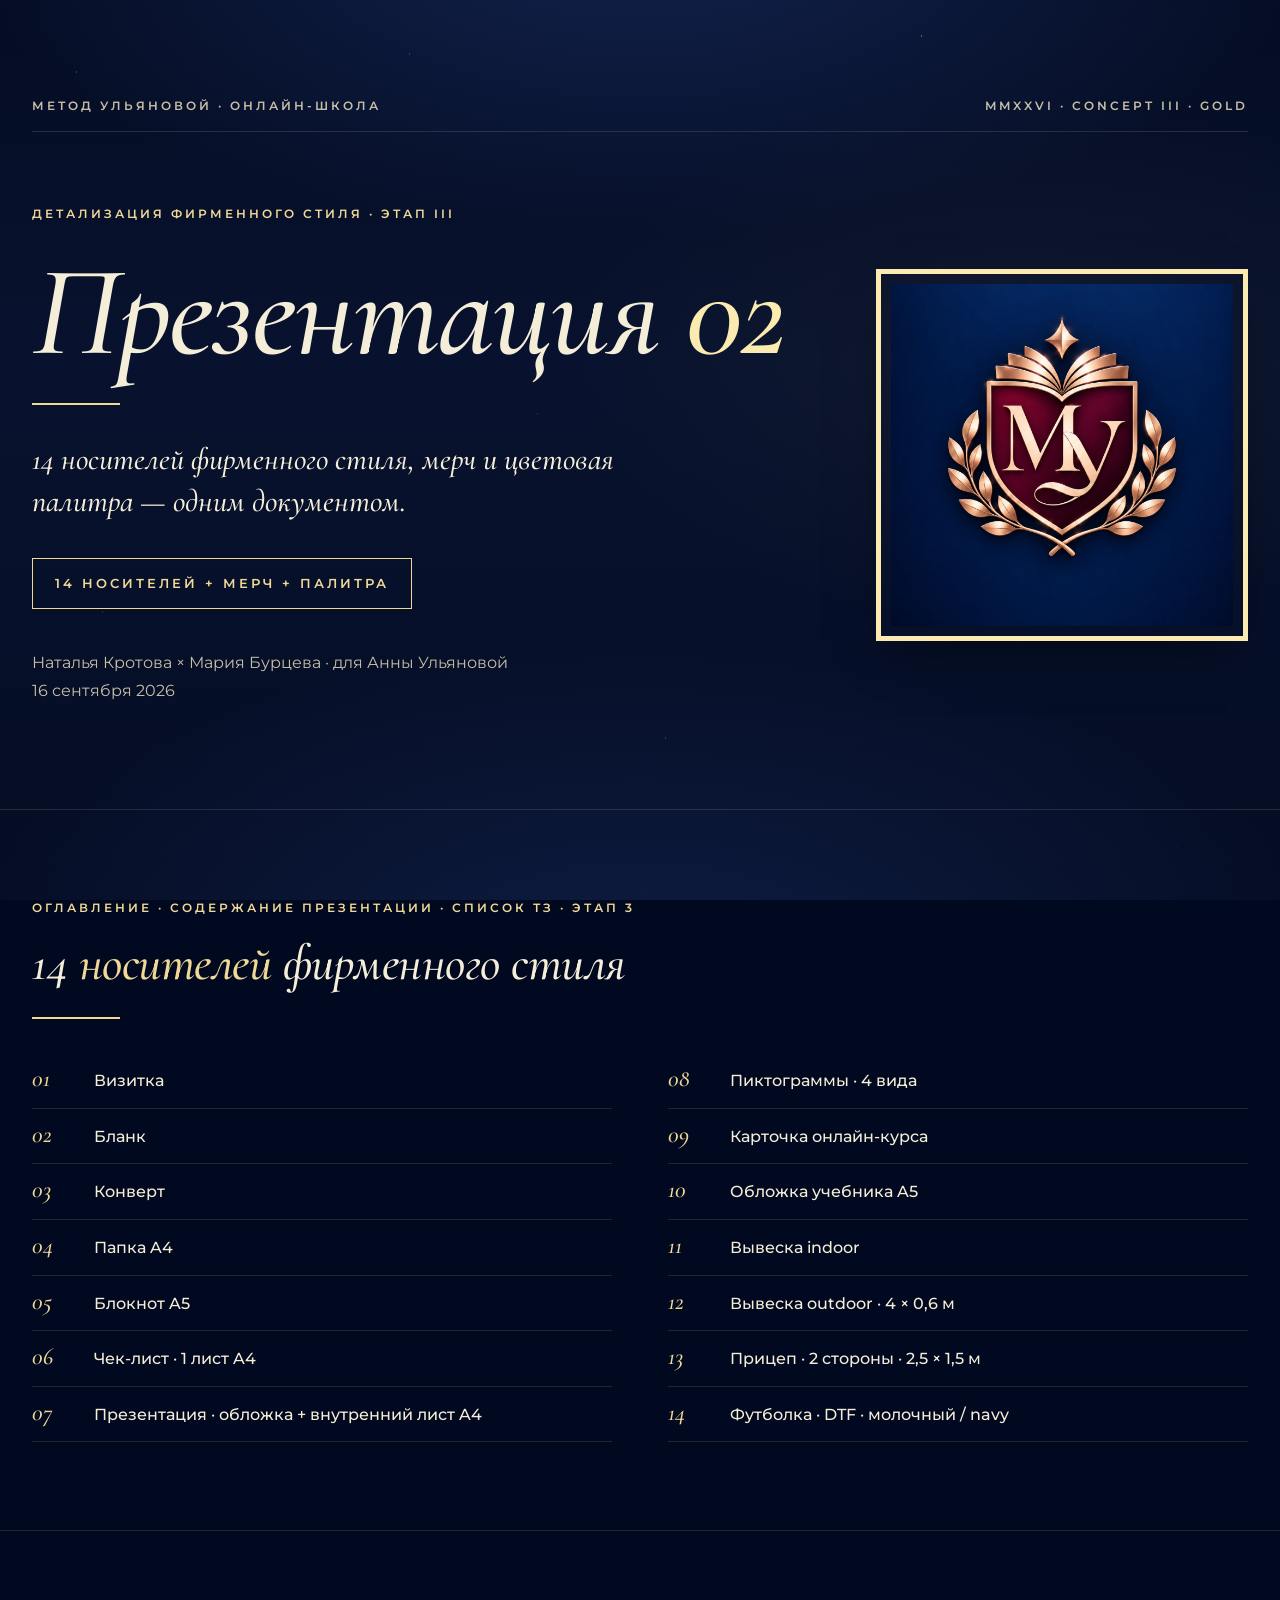
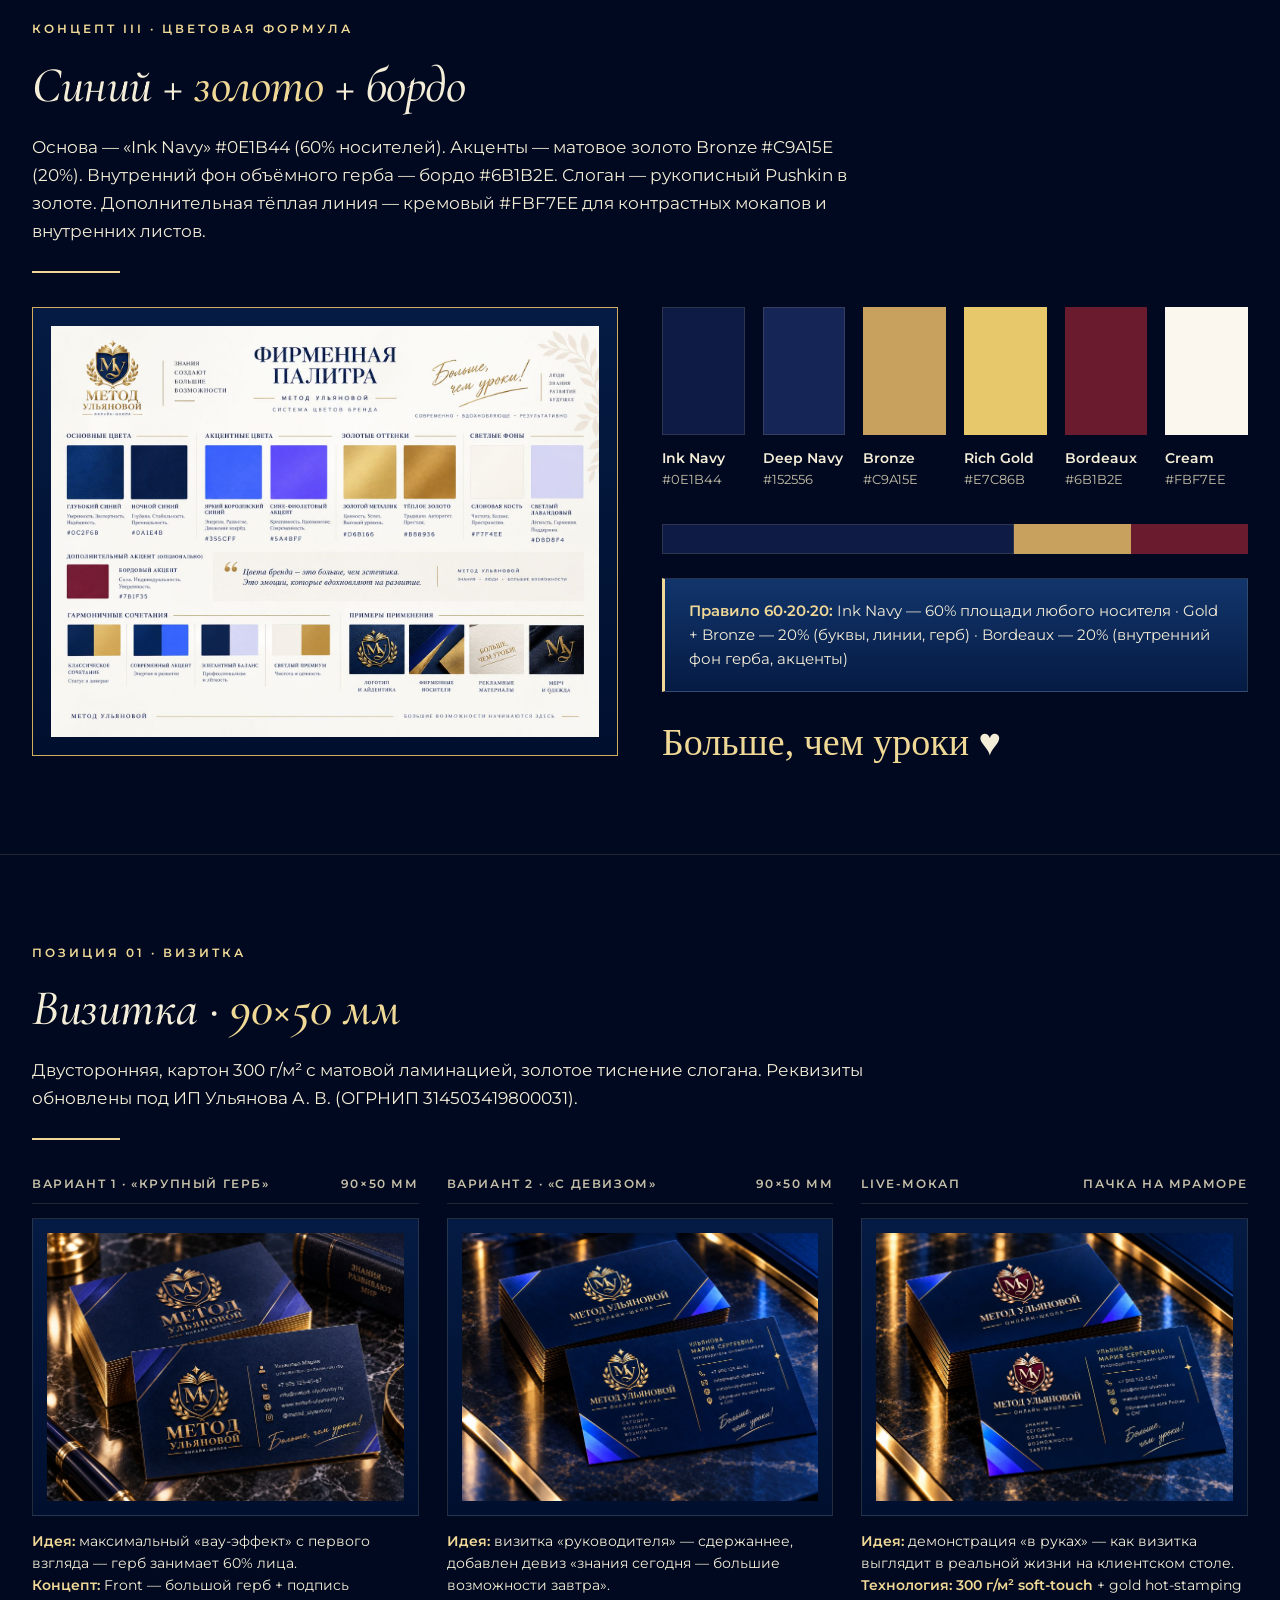
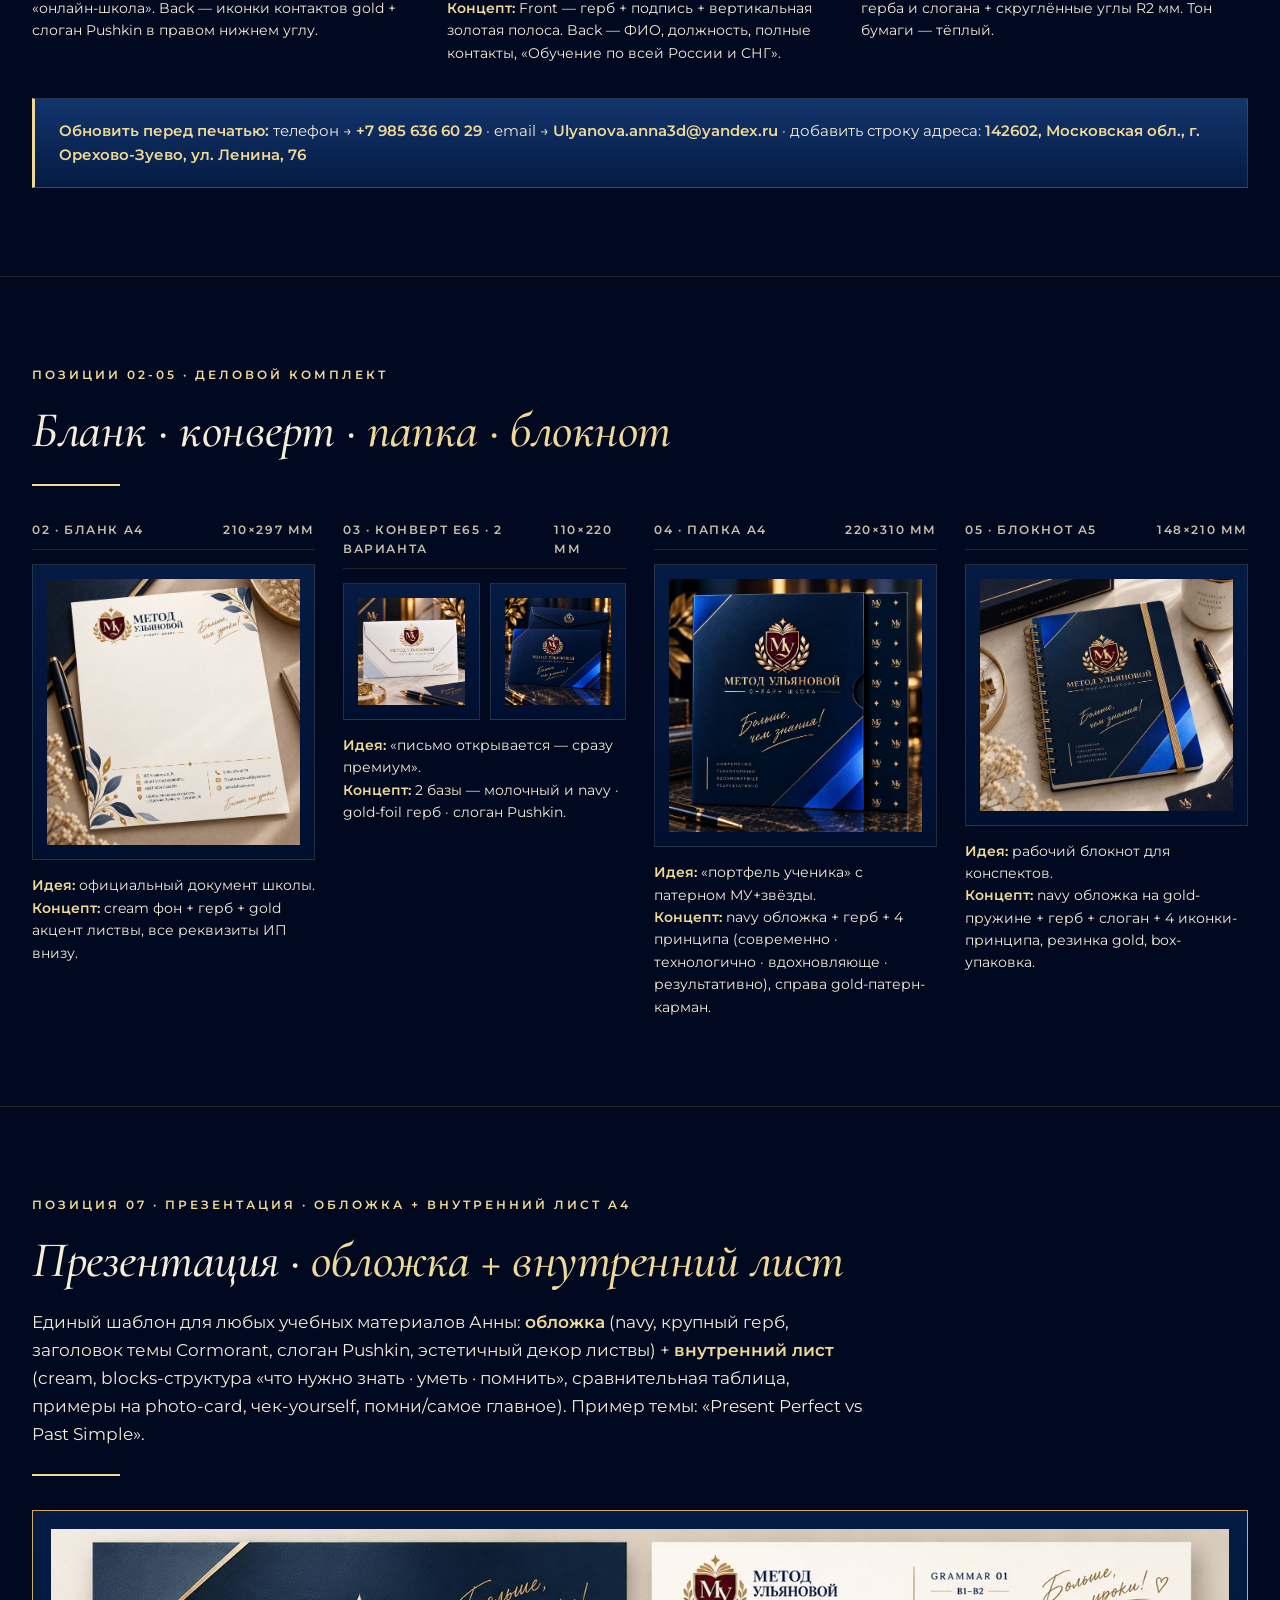
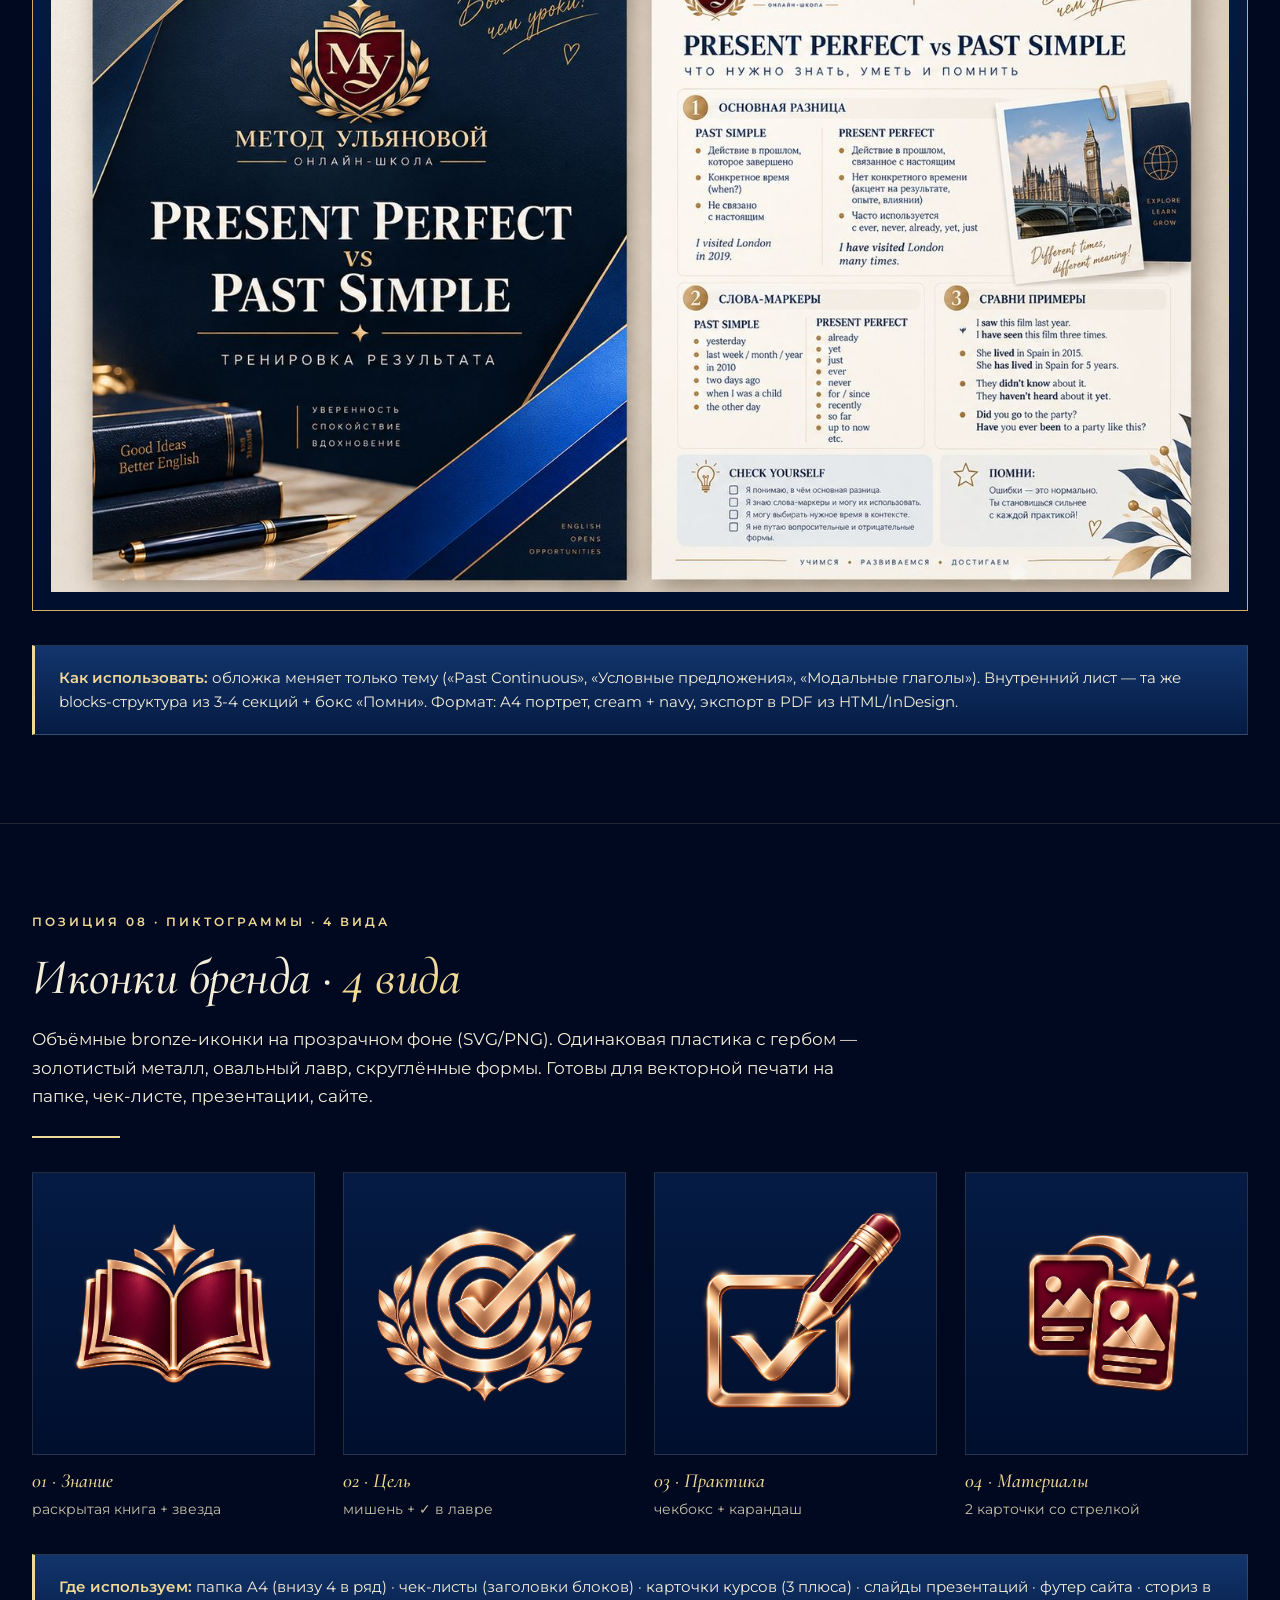
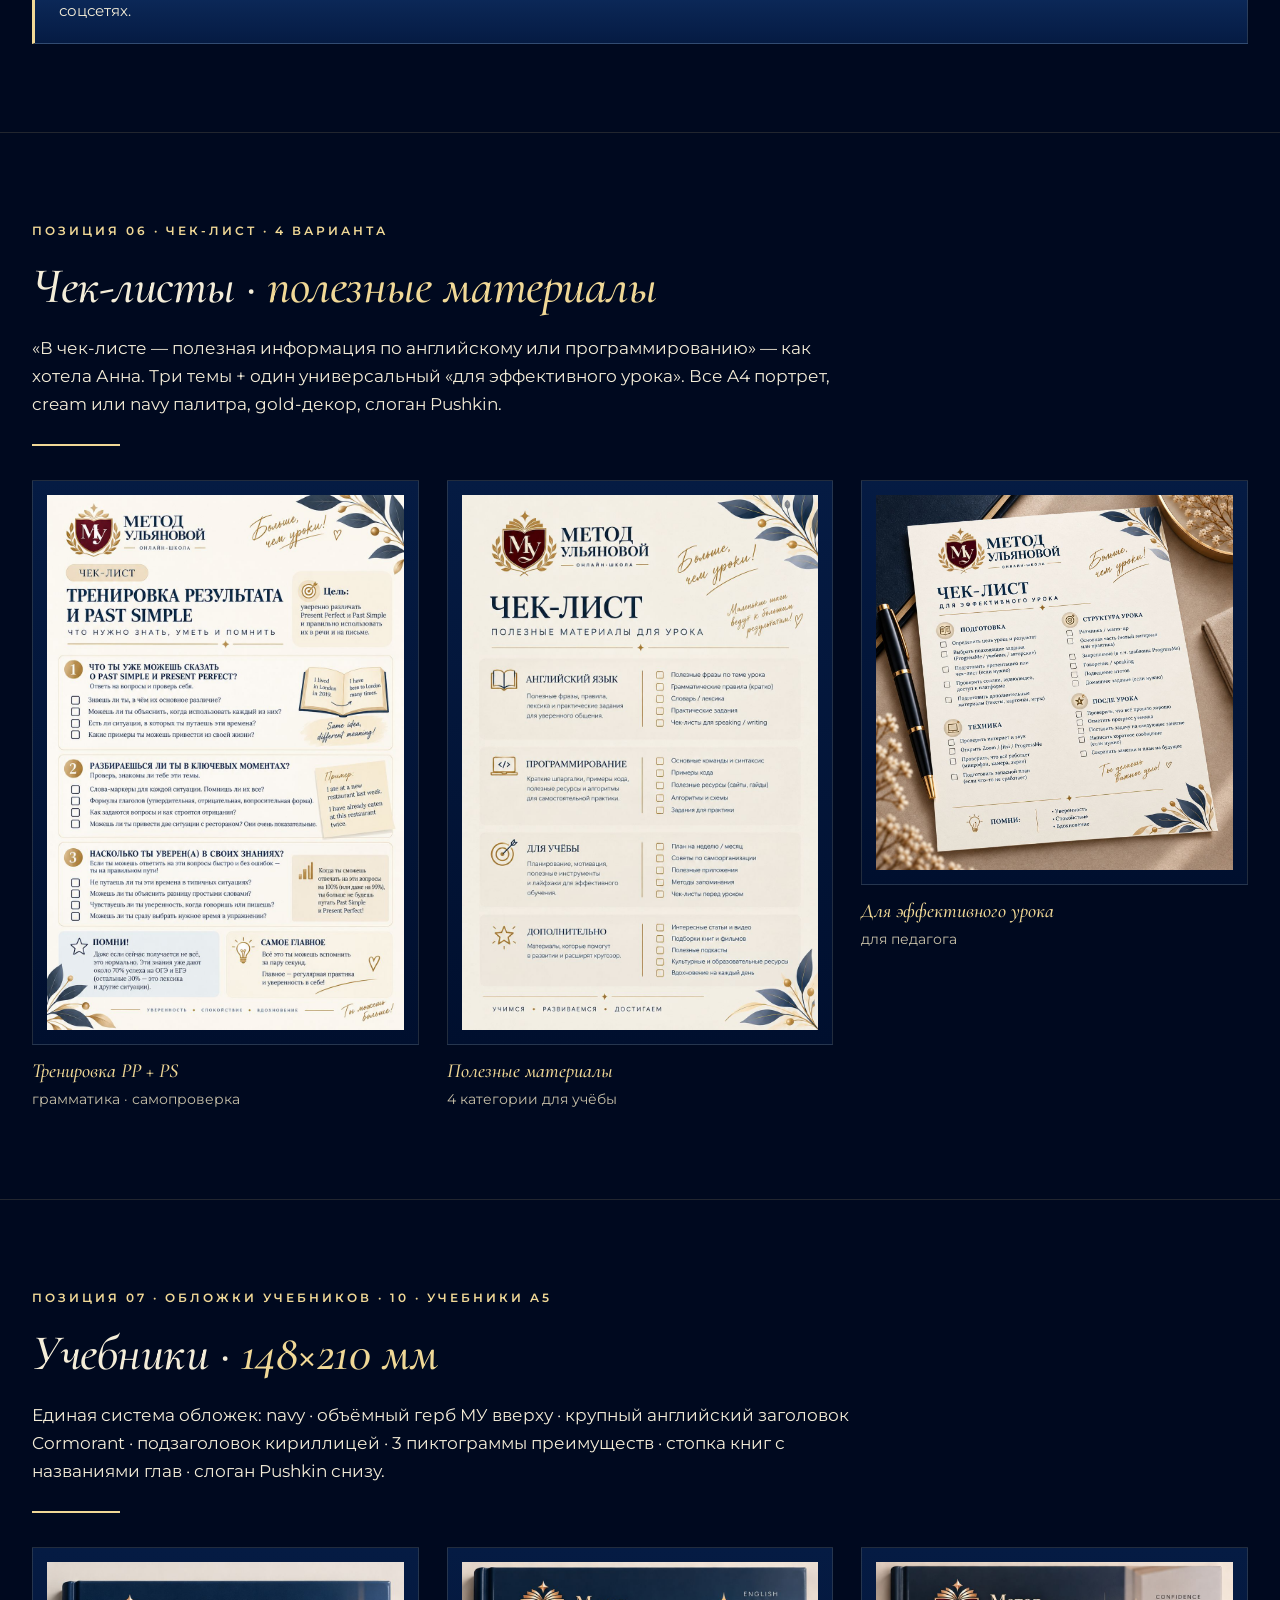
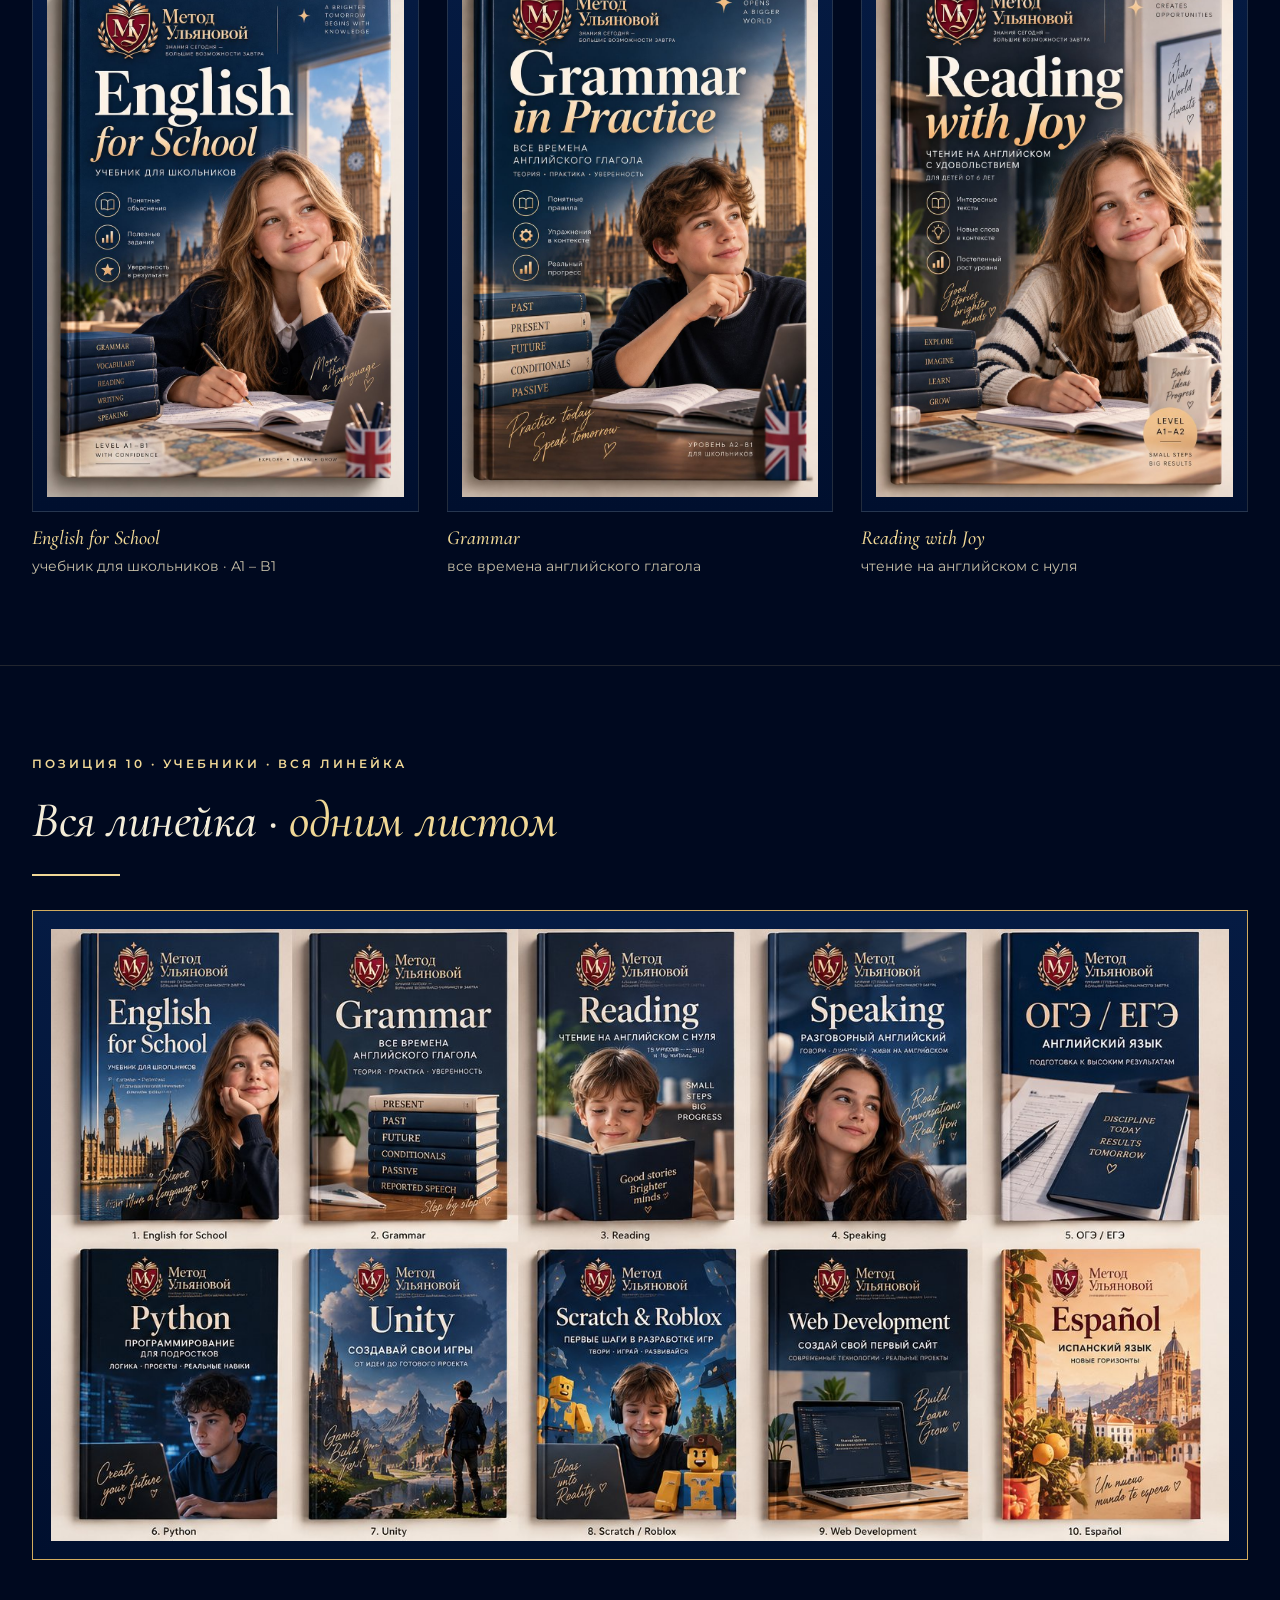
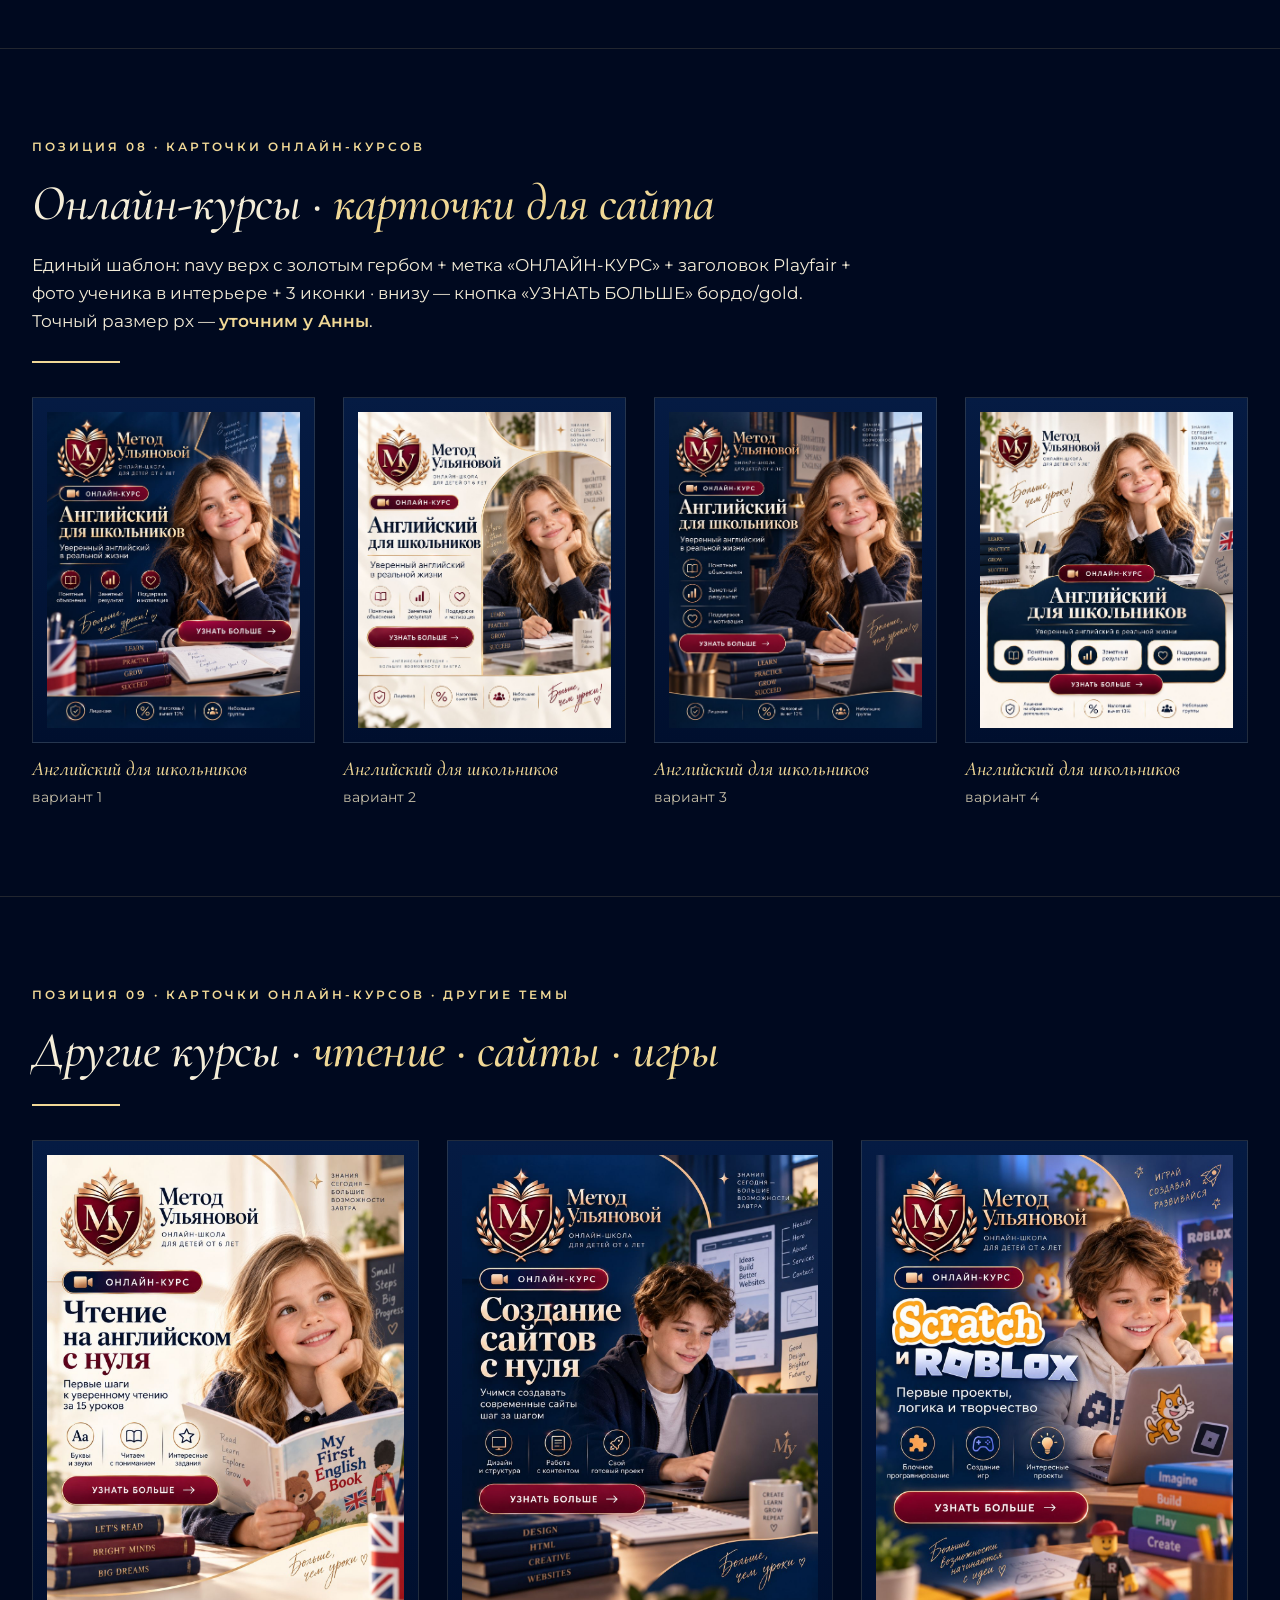
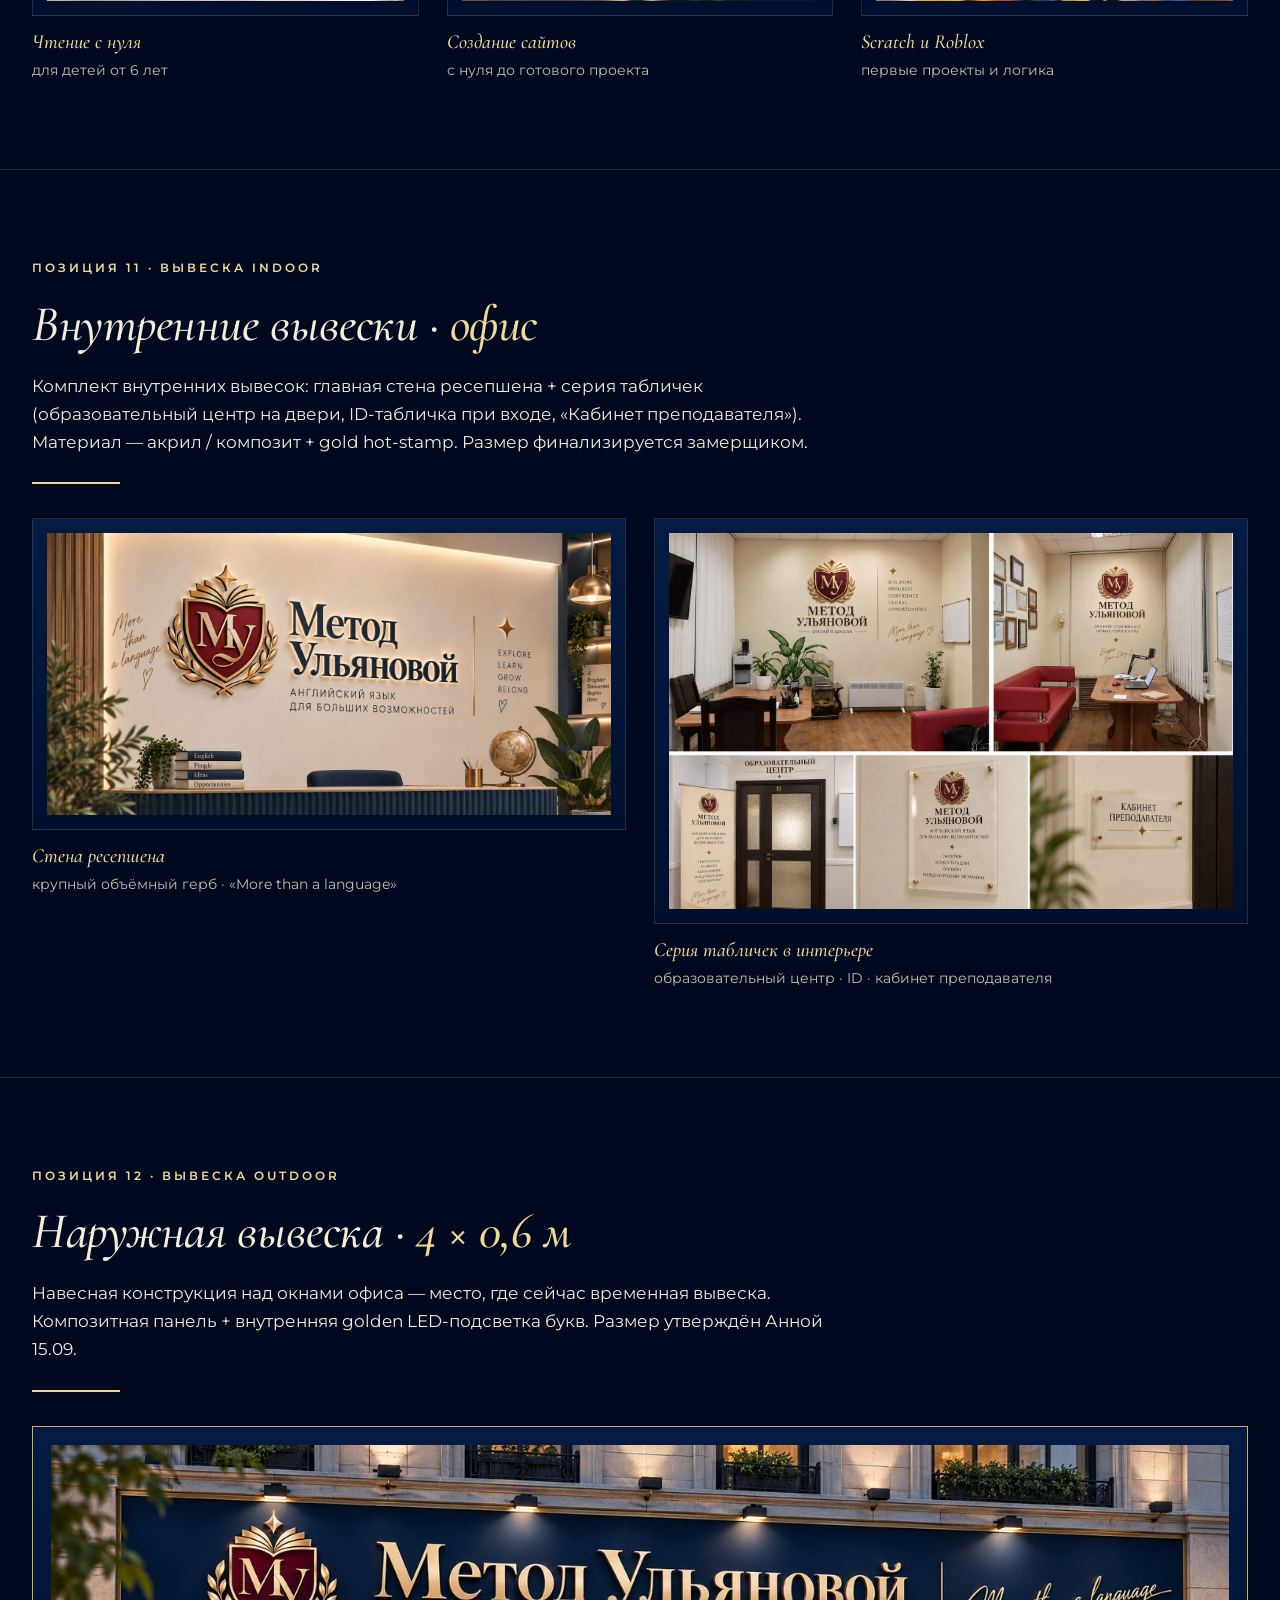
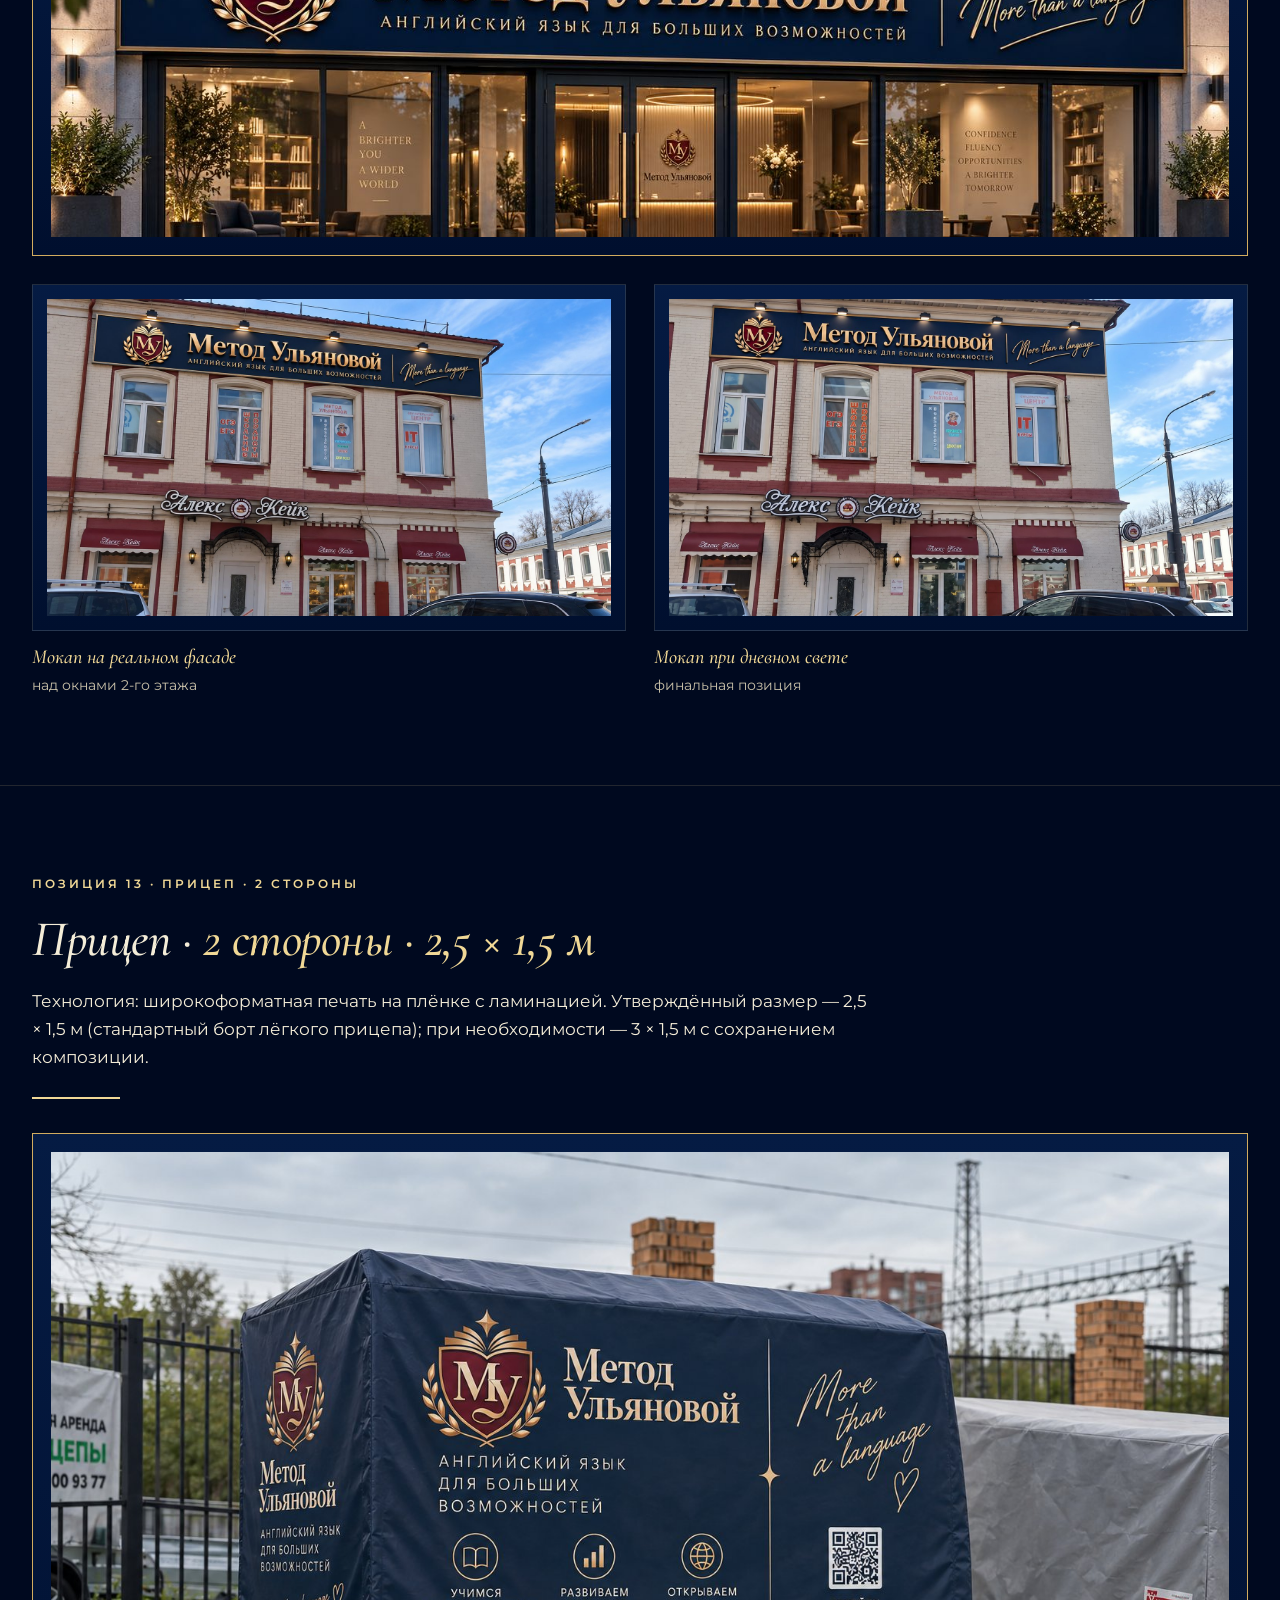
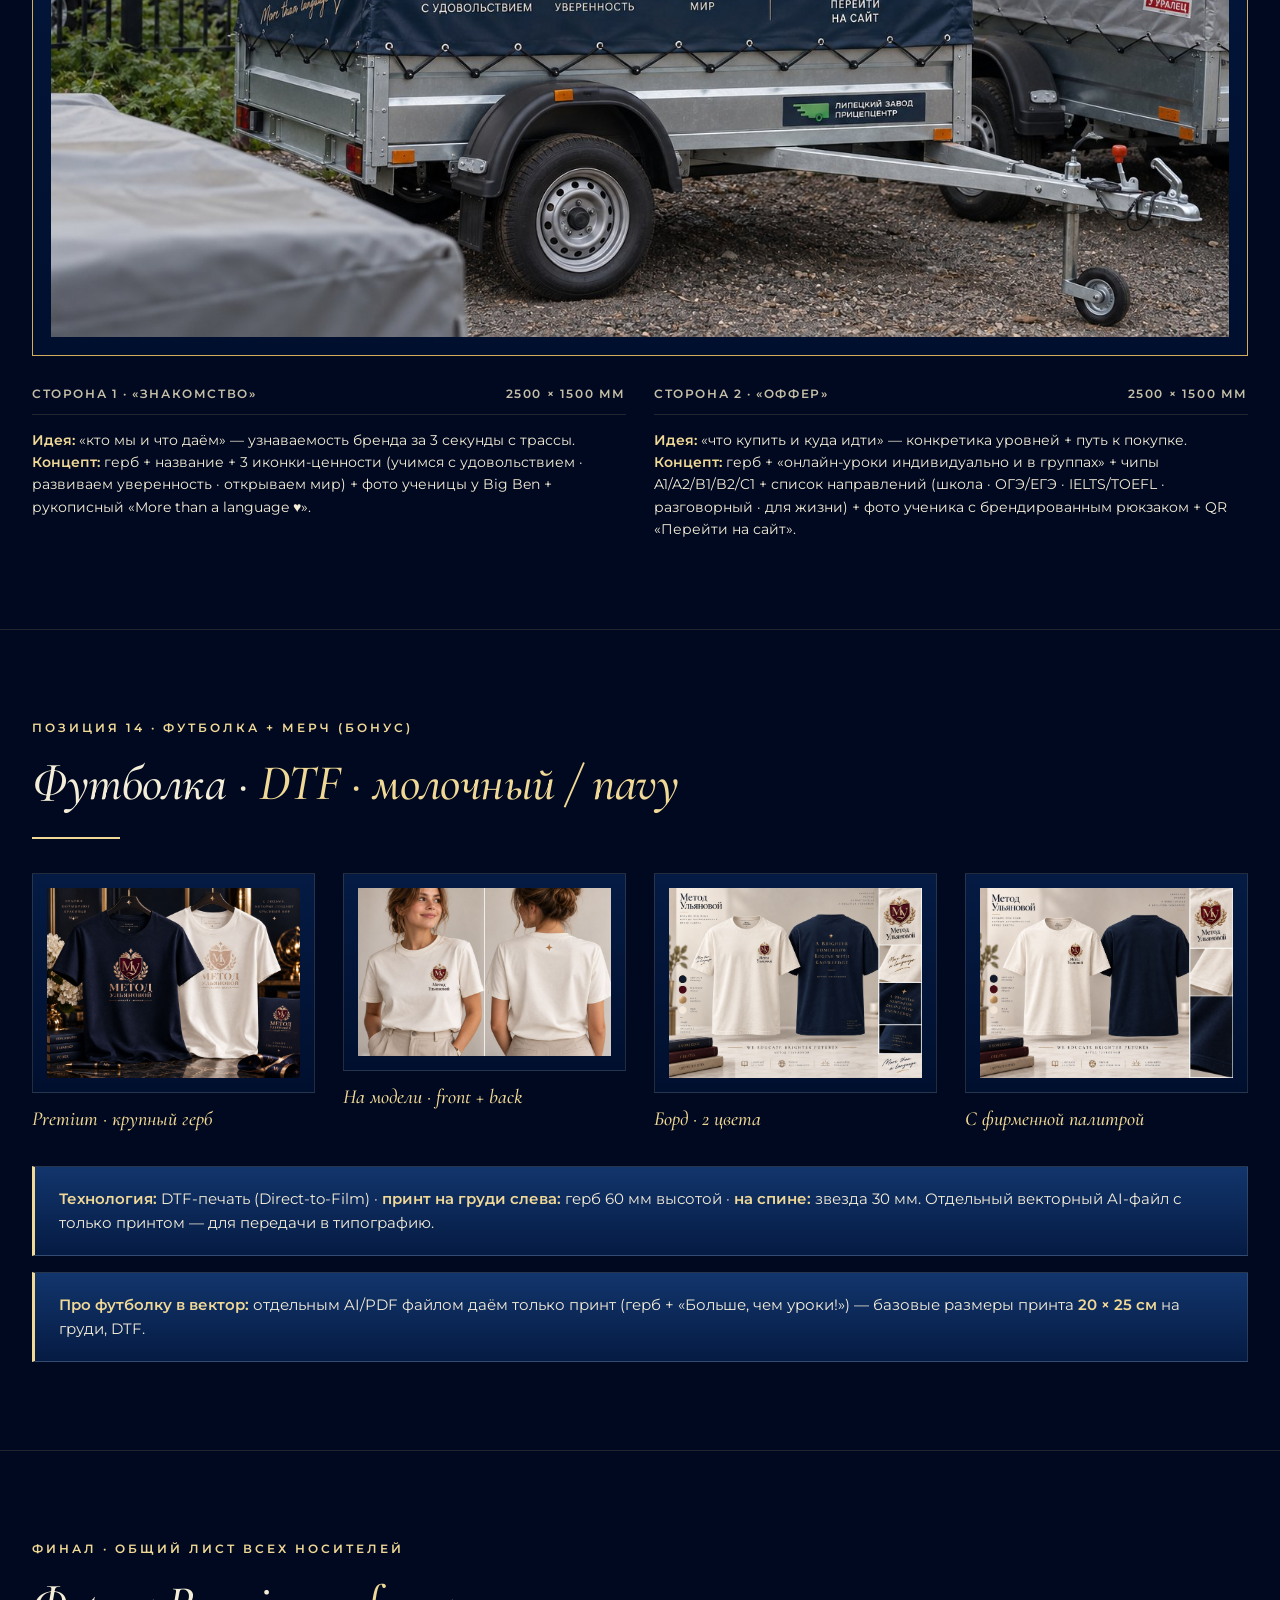
==== etap-2-unified.html @ 39b8ff7e "Replace root with combined demo (Этап 1 · Брендбук + Этап 2 · Выбранное в итоге) - New index.html: t" ====
﻿<!DOCTYPE html>
<html lang="ru">
<head>
<meta charset="UTF-8">
<meta name="viewport" content="width=device-width, initial-scale=1">
<title>Метод Ульяновой · Этап 2 · Выбранное в итоге</title>
<link rel="preconnect" href="https://fonts.googleapis.com">
<link rel="preconnect" href="https://fonts.gstatic.com" crossorigin>
<link href="https://fonts.googleapis.com/css2?family=Cormorant+Garamond:ital,wght@0,500;0,600;1,500;1,600&family=Montserrat:wght@400;500;600;700&display=swap" rel="stylesheet">
<style>
@font-face{
  font-family:'Pushkin';
  src:url('assets/fonts/PushkinScriptLow.ttf') format('truetype'),
      url('assets/fonts/Pushkin.ttf') format('truetype');
  font-weight:400; font-style:normal; font-display:swap;
}
:root{
  --navy:#051B43;
  --navy-2:#12356C;
  --navy-3:#000F2E;
  --line:rgba(240, 216, 150, 0.14);
  --gold:#D2AC5F;
  --gold-2:#F0D896;
  --burgundy:#6B4A18;
  --cream:#F4EDD8;
  --cream-2:#C6BFA8;
  --display:'Cormorant Garamond', 'Playfair Display', Georgia, serif;
  --body:'Montserrat', -apple-system, Segoe UI, sans-serif;
  --script:'Pushkin', cursive;
}
*{ box-sizing:border-box; margin:0; padding:0; }
html{ scroll-behavior:smooth; scroll-padding-top:80px; }
body{
  background:var(--navy);
  color:var(--cream);
  font-family:var(--body);
  font-size:16px;
  line-height:1.6;
  -webkit-font-smoothing:antialiased;
}
img{ display:block; width:100%; height:auto; }
a{ color:var(--gold-2); text-decoration:none; }
a:hover{ color:var(--gold); }

.wrap{ max-width:1280px; margin:0 auto; padding:0 32px; }

/* ---------- Верхняя панель ---------- */
.topbar{
  position:sticky; top:0; z-index:50;
  background:rgba(11,22,56,.92);
  backdrop-filter:blur(10px);
  border-bottom:1px solid var(--line);
}
.topbar .wrap{
  height:60px; display:flex; align-items:center; justify-content:space-between; gap:24px;
}
.topbar .brand{
  font-family:var(--display); font-size:17px; color:var(--cream); white-space:nowrap;
}
.topbar nav{ display:flex; gap:22px; overflow-x:auto; }
.topbar nav a{
  font-size:12px; font-weight:600; letter-spacing:2px; text-transform:uppercase;
  color:var(--cream-2); white-space:nowrap; padding:6px 0;
}
.topbar nav a:hover{ color:var(--gold-2); }

/* ---------- Секции ---------- */
.section{ padding:88px 0; border-top:1px solid var(--line); }
.section:first-of-type{ border-top:none; }
.kicker{
  font-size:12px; font-weight:600; letter-spacing:2.6px; text-transform:uppercase;
  color:var(--gold-2); margin-bottom:18px;
}
h2{
  font-family:var(--display); font-weight:400;
  font-size:clamp(30px, 4vw, 50px); line-height:1.12; letter-spacing:-.5px;
  color:var(--cream); margin-bottom:20px;
}
h2 .g{ color:var(--gold-2); }
.lead{ font-size:17px; line-height:1.65; color:var(--cream); max-width:76ch; }
.lead b{ color:var(--gold-2); font-weight:600; }
.rule{ width:88px; height:2px; background:var(--gold-2); margin:26px 0 34px; }

/* ---------- Сетки ---------- */
.grid{ display:grid; gap:28px; align-items:start; }
.g2{ grid-template-columns:repeat(2, minmax(0,1fr)); }
.g3{ grid-template-columns:repeat(3, minmax(0,1fr)); }
.g4{ grid-template-columns:repeat(4, minmax(0,1fr)); }
@media (max-width:1000px){ .g3,.g4{ grid-template-columns:repeat(2, minmax(0,1fr)); } }
@media (max-width:680px){ .g2,.g3,.g4{ grid-template-columns:minmax(0,1fr); } }

/* ---------- Карточка носителя ---------- */
figure{ display:flex; flex-direction:column; gap:14px; }
.shot{
  background:var(--navy-2);
  border:1px solid var(--line);
  padding:14px;
}
.shot.hero{ border-color:var(--gold); padding:18px; }
.shot.dark{ background:var(--navy-3); }
figcaption{ display:flex; flex-direction:column; gap:4px; }
.cap-t{
  font-family:var(--display); font-size:20px; line-height:1.25; color:var(--gold-2);
}
.cap-s{ font-size:14px; color:var(--cream-2); }
.cap-row{
  display:flex; justify-content:space-between; align-items:baseline; gap:12px;
  font-size:12px; font-weight:600; letter-spacing:1.6px; text-transform:uppercase;
  color:var(--cream-2);
  padding-bottom:10px; border-bottom:1px solid var(--line);
}
.note{ font-size:14px; line-height:1.6; color:var(--cream); }
.note .g{ color:var(--gold-2); font-weight:600; }
.note b{ color:var(--gold-2); font-weight:600; }

/* ---------- Инфо-полоса ---------- */
.strip{
  background:var(--navy-2); border:1px solid var(--line);
  padding:20px 24px; font-size:15px; line-height:1.6; color:var(--cream);
  margin-top:34px;
}
.strip b{ color:var(--gold-2); font-weight:600; }

/* ---------- Обложка ---------- */
.cover{ padding:96px 0 104px; }
.cover .inner{ display:grid; grid-template-columns:1.35fr .65fr; gap:72px; align-items:center; }
@media (max-width:900px){ .cover .inner{ grid-template-columns:minmax(0,1fr); gap:44px; } }
.cover h1{
  font-family:var(--display); font-weight:400;
  font-size:clamp(46px, 7vw, 92px); line-height:1.02; letter-spacing:-1.5px;
  color:var(--cream); margin:0;
}
.cover h1 .g{ color:var(--gold-2); }
.cover .sub{ font-size:20px; line-height:1.5; color:var(--cream); max-width:34ch; margin-top:26px; }
.cover .meta{ font-size:15px; line-height:1.7; color:var(--cream-2); margin-top:26px; }
.cover .tag{
  display:inline-block; margin-top:26px;
  border:1px solid var(--gold); color:var(--gold-2);
  font-size:12px; font-weight:600; letter-spacing:2px; text-transform:uppercase;
  padding:10px 18px;
}
.crest{ background:transparent; border:5px solid #FBEBB0; padding:10px; box-shadow: 0 18px 50px -18px rgba(0,0,0,0.6); }

/* ---------- Оглавление ---------- */
.toc{ display:grid; grid-template-columns:repeat(2, minmax(0,1fr)); gap:0 56px; }
@media (max-width:680px){ .toc{ grid-template-columns:minmax(0,1fr); } }
.toc a{
  display:flex; align-items:baseline; gap:18px;
  padding:14px 0; border-bottom:1px solid var(--line);
  color:var(--cream);
}
.toc a:hover{ color:var(--gold-2); }
.toc .n{
  font-family:var(--display); font-size:24px; line-height:1; color:var(--gold-2);
  width:44px; flex-shrink:0;
}
.toc .t{ font-size:16px; font-weight:500; }

/* ---------- Палитра ---------- */
.swatches{ display:grid; grid-template-columns:repeat(6, minmax(0,1fr)); gap:18px; }
@media (max-width:900px){ .swatches{ grid-template-columns:repeat(3, minmax(0,1fr)); } }
@media (max-width:560px){ .swatches{ grid-template-columns:repeat(2, minmax(0,1fr)); } }
.chip{ height:128px; }
.sw-n{ margin-top:12px; font-size:14px; font-weight:600; color:var(--cream); }
.sw-h{ font-size:13px; color:var(--cream-2); }
.bar{ display:flex; height:30px; margin-top:34px; }

/* ---------- Финал ---------- */
.finale{ padding:88px 0 112px; border-top:1px solid var(--line); }
.finale .slogan{ font-family:var(--script); font-size:52px; line-height:1; color:var(--gold-2); }
.finale .sign{ font-size:15px; color:var(--cream-2); margin-top:14px; }

/* ---------- Подвал ---------- */
.foot{
  border-top:1px solid var(--line); padding:34px 0 56px;
  display:flex; justify-content:space-between; align-items:flex-end; gap:24px; flex-wrap:wrap;
}
.foot .slogan{ font-family:var(--script); font-size:34px; line-height:1; color:var(--gold-2); }
.foot .site{ font-size:13px; font-weight:600; letter-spacing:2px; text-transform:uppercase; color:var(--cream-2); }
.hint{ font-size:13px; color:var(--cream-2); margin-top:10px; }

/* ---------- Лайтбокс ---------- */
.lightbox{
  display:none; position:fixed; inset:0; z-index:9999;
  background:rgba(6,10,28,.95); backdrop-filter:blur(8px);
  align-items:center; justify-content:center; padding:2vw; cursor:zoom-out;
}
.lightbox.on{ display:flex; }
.lightbox img{ max-width:96vw; max-height:96vh; width:auto; height:auto; border:1px solid var(--gold); }
.lb-close{
  position:absolute; top:2vh; right:2vw; width:54px; height:54px;
  background:var(--navy-2); color:var(--gold-2); border:1px solid var(--gold);
  display:grid; place-items:center; cursor:pointer; font:700 26px/1 var(--body);
}
.lb-close:hover{ background:var(--burgundy); }
.shot img{ cursor:zoom-in; }

@media print{
  body{ background:#fff; color:#000; }
  .topbar, .lightbox, .lb-close, .hint{ display:none !important; }
  .section, figure, .strip{ break-inside:avoid; }
}

/* Brand unify — italic Cormorant для заголовков */
h1, h2, .cap-t, .toc .n, .cover h1 {
  font-family: 'Cormorant Garamond', 'Playfair Display', Georgia, serif !important;
  font-style: italic !important;
  font-weight: 500 !important;
}
.kicker { color: #F0D896 !important; letter-spacing: 3px !important; font-weight: 600 !important; }
.shot { background: linear-gradient(180deg, #051B43 0%, #000F2E 100%) !important; }
.strip { background: linear-gradient(180deg, #12356C, #051B43) !important; border-left: 3px solid #F0D896 !important; }
.strip b { color: #F0D896 !important; }
/* Топ-панель внутри Этапа 2 не нужна — у комбо есть свои вкладки */
.topbar { display: none !important; }


/* Обложка Этапа 2 — крупная типографика в стиле брендбука */
.cover .kicker {
  font-size: 12px !important;
  letter-spacing: 3px !important;
  text-transform: uppercase !important;
  color: #F0D896 !important;
  font-weight: 600 !important;
  margin-bottom: 26px !important;
}
.cover h1 {
  font-family: 'Cormorant Garamond', 'Playfair Display', Georgia, serif !important;
  font-style: italic !important;
  font-weight: 500 !important;
  font-size: clamp(64px, 10vw, 128px) !important;
  line-height: 1 !important;
  letter-spacing: -2px !important;
  color: #F4EDD8 !important;
}
.cover h1 .g { color: #FBEBB0 !important; font-style: italic !important; }
.cover .sub {
  font-family: 'Cormorant Garamond', serif !important;
  font-style: italic !important;
  font-weight: 500 !important;
  font-size: clamp(22px, 2.4vw, 32px) !important;
  line-height: 1.35 !important;
  color: #F4EDD8 !important;
  max-width: 44ch !important;
  margin-top: 30px !important;
}
.cover .tag {
  font-size: 13px !important;
  padding: 14px 22px !important;
  letter-spacing: 3px !important;
  border-color: #F0D896 !important;
  color: #F0D896 !important;
  margin-top: 36px !important;
}
.cover .meta {
  font-size: 16px !important;
  color: #C6BFA8 !important;
  margin-top: 40px !important;
  line-height: 1.75 !important;
}


/* Атмосфера как в Этапе 1: soft aurora + deep well + starfield */
body::before {
  content: '';
  position: fixed; inset: 0; z-index: -3; pointer-events: none;
  background:
    radial-gradient(ellipse 90% 60% at 50% -10%, rgba(30, 55, 117, 0.55) 0%, transparent 60%),
    radial-gradient(ellipse 60% 50% at 80% 40%, rgba(210, 172, 95, 0.05) 0%, transparent 60%),
    radial-gradient(ellipse 100% 70% at 50% 110%, rgba(30, 55, 117, 0.4) 0%, transparent 55%),
    linear-gradient(180deg, #050D24 0%, #08122E 40%, #050D24 100%) !important;
}
body::after {
  content: '';
  position: fixed; inset: 0; z-index: -2; pointer-events: none;
  background-image:
    radial-gradient(circle 1.4px at  6% 8%,  #F0D896 0%, transparent 60%),
    radial-gradient(circle 0.9px at 18% 22%, #F4EDD8 0%, transparent 55%),
    radial-gradient(circle 1.1px at 32% 6%,  #F0D896 0%, transparent 60%),
    radial-gradient(circle 0.7px at 48% 18%, #F4EDD8 0%, transparent 55%),
    radial-gradient(circle 1.5px at 72% 4%,  #F0D896 0%, transparent 60%),
    radial-gradient(circle 0.9px at 88% 12%, #F4EDD8 0%, transparent 55%),
    radial-gradient(circle 1.2px at 95% 30%, #F0D896 0%, transparent 60%),
    radial-gradient(circle 0.8px at 12% 40%, #F4EDD8 0%, transparent 55%),
    radial-gradient(circle 1.0px at 42% 46%, #F0D896 0%, transparent 60%),
    radial-gradient(circle 0.7px at 65% 52%, #F4EDD8 0%, transparent 55%),
    radial-gradient(circle 1.4px at 82% 62%, #F0D896 0%, transparent 60%),
    radial-gradient(circle 1.1px at  8% 68%, #F4EDD8 0%, transparent 55%),
    radial-gradient(circle 0.8px at 26% 76%, #F0D896 0%, transparent 60%),
    radial-gradient(circle 1.2px at 52% 82%, #F4EDD8 0%, transparent 55%),
    radial-gradient(circle 0.9px at 74% 88%, #F0D896 0%, transparent 60%),
    radial-gradient(circle 1.0px at 92% 94%, #F4EDD8 0%, transparent 55%);
  opacity: .85;
}
body { background: #00091F !important; }

</style>
</head>
<body>

<header class="topbar">
  <div class="wrap">
    <div class="brand">Метод Ульяновой</div>
    <nav>
      <a href="#toc">Носители</a>
      <a href="#palette">Палитра</a>
      <a href="#business">Деловой комплект</a>
      <a href="#checklists">Материалы</a>
      <a href="#courses">Курсы</a>
      <a href="#indoor">Вывески</a>
      <a href="#merch">Мерч</a>
    </nav>
  </div>
</header>

<!-- ===================== ОБЛОЖКА ===================== -->
<section class="cover">
  <div class="wrap">
    <div style="display:flex;justify-content:space-between;align-items:baseline;gap:24px;font-size:12px;font-weight:600;letter-spacing:3px;text-transform:uppercase;color:var(--cream-2);padding-bottom:16px;border-bottom:1px solid var(--line);margin-bottom:72px;flex-wrap:wrap;">
      <span>Метод Ульяновой · Онлайн-школа</span>
      <span>MMXXVI · Concept III · Gold</span>
    </div>

    <div class="inner">
      <div>
        <div class="kicker">Детализация фирменного стиля · этап III</div>
        <h1>Презентация <span class="g">02</span></h1>
        <div class="rule"></div>
        <div class="sub">14 носителей фирменного стиля, мерч и цветовая палитра — одним документом.</div>
        <div class="tag">14 носителей + мерч + палитра</div>
        <div class="meta">Наталья Кротова × Мария Бурцева · для Анны Ульяновой<br>16 сентября 2026</div>
      </div>
      <div class="crest">
        <img src="assets/lite/logo-crest.jpg" alt="Герб «Метод Ульяновой»">
      </div>
    </div>
  </div>
</section>

<!-- ===================== ОГЛАВЛЕНИЕ ===================== -->
<section class="section" id="toc">
  <div class="wrap">
    <div class="kicker">Оглавление · содержание презентации · список ТЗ · этап 3</div>
    <h2>14 <span class="g">носителей</span> фирменного стиля</h2>
    <div class="rule"></div>

    <div class="toc">
      <a href="#viz"><span class="n">01</span><span class="t">Визитка</span></a>
      <a href="#icons"><span class="n">08</span><span class="t">Пиктограммы · 4 вида</span></a>
      <a href="#business"><span class="n">02</span><span class="t">Бланк</span></a>
      <a href="#courses"><span class="n">09</span><span class="t">Карточка онлайн-курса</span></a>
      <a href="#business"><span class="n">03</span><span class="t">Конверт</span></a>
      <a href="#books"><span class="n">10</span><span class="t">Обложка учебника A5</span></a>
      <a href="#business"><span class="n">04</span><span class="t">Папка A4</span></a>
      <a href="#indoor"><span class="n">11</span><span class="t">Вывеска indoor</span></a>
      <a href="#business"><span class="n">05</span><span class="t">Блокнот A5</span></a>
      <a href="#outdoor"><span class="n">12</span><span class="t">Вывеска outdoor · 4 × 0,6 м</span></a>
      <a href="#checklists"><span class="n">06</span><span class="t">Чек-лист · 1 лист A4</span></a>
      <a href="#trailer"><span class="n">13</span><span class="t">Прицеп · 2 стороны · 2,5 × 1,5 м</span></a>
      <a href="#presentation"><span class="n">07</span><span class="t">Презентация · обложка + внутренний лист A4</span></a>
      <a href="#merch"><span class="n">14</span><span class="t">Футболка · DTF · молочный / navy</span></a>
    </div>
  </div>
</section>

<!-- ===================== ПАЛИТРА ===================== -->
<section class="section" id="palette">
  <div class="wrap">
    <div class="kicker">Концепт III · цветовая формула</div>
    <h2>Синий + <span class="g">золото</span> + бордо</h2>
    <div class="lead">
      Основа — «Ink Navy» #0E1B44 (60% носителей). Акценты — матовое золото Bronze #C9A15E (20%). Внутренний фон объёмного герба — бордо #6B1B2E. Слоган — рукописный Pushkin в золоте. Дополнительная тёплая линия — кремовый #FBF7EE для контрастных мокапов и внутренних листов.
    </div>
    <div class="rule"></div>

    <div class="grid g2" style="gap:44px;">
      <figure>
        <div class="shot hero"><img src="assets/lite/palette.jpg" alt="Фирменная палитра — доска цветов и сочетаний"></div>
      </figure>
      <div>
        <div class="swatches">
          <div>
            <div class="chip" style="background:#0E1B44;border:1px solid var(--line);"></div>
            <div class="sw-n">Ink Navy</div><div class="sw-h">#0E1B44</div>
          </div>
          <div>
            <div class="chip" style="background:#152556;border:1px solid var(--line);"></div>
            <div class="sw-n">Deep Navy</div><div class="sw-h">#152556</div>
          </div>
          <div>
            <div class="chip" style="background:#C9A15E;"></div>
            <div class="sw-n">Bronze</div><div class="sw-h">#C9A15E</div>
          </div>
          <div>
            <div class="chip" style="background:#E7C86B;"></div>
            <div class="sw-n">Rich Gold</div><div class="sw-h">#E7C86B</div>
          </div>
          <div>
            <div class="chip" style="background:#6B1B2E;"></div>
            <div class="sw-n">Bordeaux</div><div class="sw-h">#6B1B2E</div>
          </div>
          <div>
            <div class="chip" style="background:#FBF7EE;"></div>
            <div class="sw-n">Cream</div><div class="sw-h">#FBF7EE</div>
          </div>
        </div>

        <div class="bar">
          <div style="width:60%;background:#0E1B44;border:1px solid var(--line);"></div>
          <div style="width:20%;background:#C9A15E;"></div>
          <div style="width:20%;background:#6B1B2E;"></div>
        </div>

        <div class="strip" style="margin-top:24px;">
          <b>Правило 60·20·20:</b> Ink Navy — 60% площади любого носителя · Gold + Bronze — 20% (буквы, линии, герб) · Bordeaux — 20% (внутренний фон герба, акценты)
        </div>

        <div style="font-family:var(--script);font-size:38px;line-height:1.2;color:var(--gold-2);margin-top:28px;">
          Больше, чем уроки<span style="color:var(--cream);"> ♥</span>
        </div>
      </div>
    </div>
  </div>
</section>

<!-- ===================== 01 · ВИЗИТКА ===================== -->
<section class="section" id="viz">
  <div class="wrap">
    <div class="kicker">Позиция 01 · Визитка</div>
    <h2>Визитка · <span class="g">90×50 мм</span></h2>
    <div class="lead">
      Двусторонняя, картон 300 г/м² с матовой ламинацией, золотое тиснение слогана. Реквизиты обновлены под ИП Ульянова А. В. (ОГРНИП 314503419800031).
    </div>
    <div class="rule"></div>

    <div class="grid g3">
      <figure>
        <div class="cap-row"><span>Вариант 1 · «Крупный герб»</span><span>90×50 мм</span></div>
        <div class="shot"><img src="assets/lite/01-vizitka-v1.jpg" alt="Визитка вариант 1"></div>
        <div class="note"><span class="g">Идея:</span> максимальный «вау-эффект» с первого взгляда — герб занимает 60% лица.<br><span class="g">Концепт:</span> Front — большой герб + подпись «онлайн-школа». Back — иконки контактов gold + слоган Pushkin в правом нижнем углу.</div>
      </figure>
      <figure>
        <div class="cap-row"><span>Вариант 2 · «С девизом»</span><span>90×50 мм</span></div>
        <div class="shot"><img src="assets/lite/01-vizitka-v2.jpg" alt="Визитка вариант 2"></div>
        <div class="note"><span class="g">Идея:</span> визитка «руководителя» — сдержаннее, добавлен девиз «знания сегодня — большие возможности завтра».<br><span class="g">Концепт:</span> Front — герб + подпись + вертикальная золотая полоса. Back — ФИО, должность, полные контакты, «Обучение по всей России и СНГ».</div>
      </figure>
      <figure>
        <div class="cap-row"><span>Live-мокап</span><span>пачка на мраморе</span></div>
        <div class="shot"><img src="assets/lite/vizitka-mockup.jpg" alt="Визитка мокап на мраморе"></div>
        <div class="note"><span class="g">Идея:</span> демонстрация «в руках» — как визитка выглядит в реальной жизни на клиентском столе.<br><span class="g">Технология:</span> <b>300 г/м² soft-touch</b> + gold hot-stamping герба и слогана + скруглённые углы R2 мм. Тон бумаги — тёплый.</div>
      </figure>
    </div>

    <div class="strip">
      <b>Обновить перед печатью:</b> телефон → <b>+7 985 636 60 29</b> · email → <b>Ulyanova.anna3d@yandex.ru</b> · добавить строку адреса: <b>142602, Московская обл., г. Орехово-Зуево, ул. Ленина, 76</b>
    </div>
  </div>
</section>

<!-- ===================== 02–05 · ДЕЛОВОЙ КОМПЛЕКТ ===================== -->
<section class="section" id="business">
  <div class="wrap">
    <div class="kicker">Позиции 02-05 · Деловой комплект</div>
    <h2>Бланк · конверт · <span class="g">папка · блокнот</span></h2>
    <div class="rule"></div>

    <div class="grid g4">
      <figure>
        <div class="cap-row"><span>02 · Бланк A4</span><span>210×297 мм</span></div>
        <div class="shot"><img src="assets/lite/blank-a4.jpg" alt="Бланк A4 фирменный"></div>
        <div class="note"><span class="g">Идея:</span> официальный документ школы.<br><span class="g">Концепт:</span> cream фон + герб + gold акцент листвы, все реквизиты ИП внизу.</div>
      </figure>
      <figure>
        <div class="cap-row"><span>03 · Конверт E65 · 2 варианта</span><span>110×220 мм</span></div>
        <div style="display:grid;grid-template-columns:repeat(2, minmax(0,1fr));gap:10px;">
          <div class="shot"><img src="assets/lite/envelope-e65.jpg" alt="Конверт молочный"></div>
          <div class="shot"><img src="assets/lite/envelope-navy.jpg" alt="Конверт navy"></div>
        </div>
        <div class="note"><span class="g">Идея:</span> «письмо открывается — сразу премиум».<br><span class="g">Концепт:</span> 2 базы — молочный и navy · gold-foil герб · слоган Pushkin.</div>
      </figure>
      <figure>
        <div class="cap-row"><span>04 · Папка A4</span><span>220×310 мм</span></div>
        <div class="shot"><img src="assets/lite/folder-a4.jpg" alt="Папка A4 с патерном"></div>
        <div class="note"><span class="g">Идея:</span> «портфель ученика» с патерном МУ+звёзды.<br><span class="g">Концепт:</span> navy обложка + герб + 4 принципа (современно · технологично · вдохновляюще · результативно), справа gold-патерн-карман.</div>
      </figure>
      <figure>
        <div class="cap-row"><span>05 · Блокнот A5</span><span>148×210 мм</span></div>
        <div class="shot"><img src="assets/lite/notebook-a5.jpg" alt="Блокнот A5 на пружине"></div>
        <div class="note"><span class="g">Идея:</span> рабочий блокнот для конспектов.<br><span class="g">Концепт:</span> navy обложка на gold-пружине + герб + слоган + 4 иконки-принципа, резинка gold, box-упаковка.</div>
      </figure>
    </div>
  </div>
</section>

<!-- ===================== 07 · ПРЕЗЕНТАЦИЯ ===================== -->
<section class="section" id="presentation">
  <div class="wrap">
    <div class="kicker">Позиция 07 · Презентация · обложка + внутренний лист A4</div>
    <h2>Презентация · <span class="g">обложка + внутренний лист</span></h2>
    <div class="lead">
      Единый шаблон для любых учебных материалов Анны: <b>обложка</b> (navy, крупный герб, заголовок темы Cormorant, слоган Pushkin, эстетичный декор листвы) + <b>внутренний лист</b> (cream, blocks-структура «что нужно знать · уметь · помнить», сравнительная таблица, примеры на photo-card, чек-yourself, помни/самое главное). Пример темы: «Present Perfect vs Past Simple».
    </div>
    <div class="rule"></div>

    <figure>
      <div class="shot hero dark"><img src="assets/lite/checklist-pp-vs-ps-2sides.jpg" alt="Презентация · обложка + внутренний лист A4"></div>
    </figure>

    <div class="strip">
      <b>Как использовать:</b> обложка меняет только тему («Past Continuous», «Условные предложения», «Модальные глаголы»). Внутренний лист — та же blocks-структура из 3-4 секций + бокс «Помни». Формат: A4 портрет, cream + navy, экспорт в PDF из HTML/InDesign.
    </div>
  </div>
</section>

<!-- ===================== 08 · ПИКТОГРАММЫ ===================== -->
<section class="section" id="icons">
  <div class="wrap">
    <div class="kicker">Позиция 08 · Пиктограммы · 4 вида</div>
    <h2>Иконки бренда · <span class="g">4 вида</span></h2>
    <div class="lead">
      Объёмные bronze-иконки на прозрачном фоне (SVG/PNG). Одинаковая пластика с гербом — золотистый металл, овальный лавр, скруглённые формы. Готовы для векторной печати на папке, чек-листе, презентации, сайте.
    </div>
    <div class="rule"></div>

    <div class="grid g4">
      <figure>
        <div class="shot dark"><img src="assets/lite/icon-book.png" alt="Пиктограмма книга"></div>
        <figcaption><div class="cap-t">01 · Знание</div><div class="cap-s">раскрытая книга + звезда</div></figcaption>
      </figure>
      <figure>
        <div class="shot dark"><img src="assets/lite/icon-target.png" alt="Пиктограмма цель"></div>
        <figcaption><div class="cap-t">02 · Цель</div><div class="cap-s">мишень + ✓ в лавре</div></figcaption>
      </figure>
      <figure>
        <div class="shot dark"><img src="assets/lite/icon-check.png" alt="Пиктограмма чекбокс"></div>
        <figcaption><div class="cap-t">03 · Практика</div><div class="cap-s">чекбокс + карандаш</div></figcaption>
      </figure>
      <figure>
        <div class="shot dark"><img src="assets/lite/icon-cards.png" alt="Пиктограмма карточки"></div>
        <figcaption><div class="cap-t">04 · Материалы</div><div class="cap-s">2 карточки со стрелкой</div></figcaption>
      </figure>
    </div>

    <div class="strip">
      <b>Где используем:</b> папка A4 (внизу 4 в ряд) · чек-листы (заголовки блоков) · карточки курсов (3 плюса) · слайды презентаций · футер сайта · сториз в соцсетях.
    </div>
  </div>
</section>

<!-- ===================== 06 · ЧЕК-ЛИСТЫ ===================== -->
<section class="section" id="checklists">
  <div class="wrap">
    <div class="kicker">Позиция 06 · Чек-лист · 4 варианта</div>
    <h2>Чек-листы · <span class="g">полезные материалы</span></h2>
    <div class="lead">
      «В чек-листе — полезная информация по английскому или программированию» — как хотела Анна. Три темы + один универсальный «для эффективного урока». Все A4 портрет, cream или navy палитра, gold-декор, слоган Pushkin.
    </div>
    <div class="rule"></div>

    <div class="grid g3">
      <figure>
        <div class="shot"><img src="assets/lite/checklist-pp-training.jpg" alt="Тренировка Present Perfect и Past Simple"></div>
        <figcaption><div class="cap-t">Тренировка PP + PS</div><div class="cap-s">грамматика · самопроверка</div></figcaption>
      </figure>
      <figure>
        <div class="shot"><img src="assets/lite/checklist-materials.jpg" alt="Полезные материалы"></div>
        <figcaption><div class="cap-t">Полезные материалы</div><div class="cap-s">4 категории для учёбы</div></figcaption>
      </figure>
      <figure>
        <div class="shot"><img src="assets/lite/checklist-lesson-prep.jpg" alt="Для эффективного урока"></div>
        <figcaption><div class="cap-t">Для эффективного урока</div><div class="cap-s">для педагога</div></figcaption>
      </figure>
    </div>
  </div>
</section>

<!-- ===================== 10 · УЧЕБНИКИ ===================== -->
<section class="section" id="books">
  <div class="wrap">
    <div class="kicker">Позиция 07 · Обложки учебников · 10 · Учебники A5</div>
    <h2>Учебники · <span class="g">148×210 мм</span></h2>
    <div class="lead">
      Единая система обложек: navy · объёмный герб МУ вверху · крупный английский заголовок Cormorant · подзаголовок кириллицей · 3 пиктограммы преимуществ · стопка книг с названиями глав · слоган Pushkin снизу.
    </div>
    <div class="rule"></div>

    <div class="grid g3">
      <figure>
        <div class="shot"><img src="assets/lite/uch-english-school.jpg" alt="English for School"></div>
        <figcaption><div class="cap-t">English for School</div><div class="cap-s">учебник для школьников · A1 – B1</div></figcaption>
      </figure>
      <figure>
        <div class="shot"><img src="assets/lite/uch-grammar.jpg" alt="Grammar"></div>
        <figcaption><div class="cap-t">Grammar</div><div class="cap-s">все времена английского глагола</div></figcaption>
      </figure>
      <figure>
        <div class="shot"><img src="assets/lite/uch-reading-joy.jpg" alt="Reading with Joy"></div>
        <figcaption><div class="cap-t">Reading with Joy</div><div class="cap-s">чтение на английском с нуля</div></figcaption>
      </figure>
    </div>
  </div>
</section>

<!-- ===================== 10+ · КОЛЛАЖ ===================== -->
<section class="section" id="collage">
  <div class="wrap">
    <div class="kicker">Позиция 10 · Учебники · вся линейка</div>
    <h2>Вся линейка · <span class="g">одним листом</span></h2>
    <div class="rule"></div>

    <figure>
      <div class="shot hero"><img src="assets/lite/composite-15.jpg" alt="Все учебники и носители · коллаж"></div>
    </figure>
  </div>
</section>

<!-- ===================== 08 · КАРТОЧКИ КУРСОВ ===================== -->
<section class="section" id="courses">
  <div class="wrap">
    <div class="kicker">Позиция 08 · Карточки онлайн-курсов</div>
    <h2>Онлайн-курсы · <span class="g">карточки для сайта</span></h2>
    <div class="lead">
      Единый шаблон: navy верх с золотым гербом + метка «ОНЛАЙН-КУРС» + заголовок Playfair + фото ученика в интерьере + 3 иконки · внизу — кнопка «УЗНАТЬ БОЛЬШЕ» бордо/gold. Точный размер px — <b>уточним у Анны</b>.
    </div>
    <div class="rule"></div>

    <div class="grid g4">
      <figure>
        <div class="shot"><img src="assets/lite/card-a.jpg" alt="Английский для школьников · вар. 1"></div>
        <figcaption><div class="cap-t">Английский для школьников</div><div class="cap-s">вариант 1</div></figcaption>
      </figure>
      <figure>
        <div class="shot"><img src="assets/lite/card-b.jpg" alt="Английский для школьников · вар. 2"></div>
        <figcaption><div class="cap-t">Английский для школьников</div><div class="cap-s">вариант 2</div></figcaption>
      </figure>
      <figure>
        <div class="shot"><img src="assets/lite/card-d.jpg" alt="Английский для школьников · вар. 3"></div>
        <figcaption><div class="cap-t">Английский для школьников</div><div class="cap-s">вариант 3</div></figcaption>
      </figure>
      <figure>
        <div class="shot"><img src="assets/lite/card-e.jpg" alt="Английский для школьников · вар. 4"></div>
        <figcaption><div class="cap-t">Английский для школьников</div><div class="cap-s">вариант 4</div></figcaption>
      </figure>
    </div>
  </div>
</section>

<!-- ===================== 09 · ДРУГИЕ КУРСЫ ===================== -->
<section class="section" id="courses-more">
  <div class="wrap">
    <div class="kicker">Позиция 09 · Карточки онлайн-курсов · другие темы</div>
    <h2>Другие курсы · <span class="g">чтение · сайты · игры</span></h2>
    <div class="rule"></div>

    <div class="grid g3">
      <figure>
        <div class="shot"><img src="assets/lite/card-reading.jpg" alt="Чтение с нуля"></div>
        <figcaption><div class="cap-t">Чтение с нуля</div><div class="cap-s">для детей от 6 лет</div></figcaption>
      </figure>
      <figure>
        <div class="shot"><img src="assets/lite/card-web.jpg" alt="Создание сайтов с нуля"></div>
        <figcaption><div class="cap-t">Создание сайтов</div><div class="cap-s">с нуля до готового проекта</div></figcaption>
      </figure>
      <figure>
        <div class="shot"><img src="assets/lite/card-c.jpg" alt="Scratch и Roblox"></div>
        <figcaption><div class="cap-t">Scratch и Roblox</div><div class="cap-s">первые проекты и логика</div></figcaption>
      </figure>
    </div>
  </div>
</section>

<!-- ===================== 11 · ВЫВЕСКА INDOOR ===================== -->
<section class="section" id="indoor">
  <div class="wrap">
    <div class="kicker">Позиция 11 · Вывеска indoor</div>
    <h2>Внутренние вывески · <span class="g">офис</span></h2>
    <div class="lead">
      Комплект внутренних вывесок: главная стена ресепшена + серия табличек (образовательный центр на двери, ID-табличка при входе, «Кабинет преподавателя»). Материал — акрил / композит + gold hot-stamp. Размер финализируется замерщиком.
    </div>
    <div class="rule"></div>

    <div class="grid g2">
      <figure>
        <div class="shot"><img src="assets/lite/vyv-indoor.jpg" alt="Вывеска indoor · ресепшн"></div>
        <figcaption><div class="cap-t">Стена ресепшена</div><div class="cap-s">крупный объёмный герб · «More than a language»</div></figcaption>
      </figure>
      <figure>
        <div class="shot"><img src="assets/lite/vyv-indoor-2.jpg" alt="Внутренние таблички"></div>
        <figcaption><div class="cap-t">Серия табличек в интерьере</div><div class="cap-s">образовательный центр · ID · кабинет преподавателя</div></figcaption>
      </figure>
    </div>
  </div>
</section>

<!-- ===================== 12 · ВЫВЕСКА OUTDOOR ===================== -->
<section class="section" id="outdoor">
  <div class="wrap">
    <div class="kicker">Позиция 12 · Вывеска outdoor</div>
    <h2>Наружная вывеска · <span class="g">4 × 0,6 м</span></h2>
    <div class="lead">
      Навесная конструкция над окнами офиса — место, где сейчас временная вывеска. Композитная панель + внутренняя golden LED-подсветка букв. Размер утверждён Анной 15.09.
    </div>
    <div class="rule"></div>

    <figure style="margin-bottom:28px;">
      <div class="shot hero"><img src="assets/lite/vyv-outdoor.jpg" alt="Вывеска outdoor · концепт"></div>
    </figure>

    <div class="grid g2">
      <figure>
        <div class="shot"><img src="assets/lite/vyv-outdoor-2.jpg" alt="Мокап на фасаде · день"></div>
        <figcaption><div class="cap-t">Мокап на реальном фасаде</div><div class="cap-s">над окнами 2-го этажа</div></figcaption>
      </figure>
      <figure>
        <div class="shot"><img src="assets/lite/vyv-outdoor-3.jpg" alt="Мокап на фасаде · утро"></div>
        <figcaption><div class="cap-t">Мокап при дневном свете</div><div class="cap-s">финальная позиция</div></figcaption>
      </figure>
    </div>
  </div>
</section>

<!-- ===================== 13 · ПРИЦЕП ===================== -->
<section class="section" id="trailer">
  <div class="wrap">
    <div class="kicker">Позиция 13 · Прицеп · 2 стороны</div>
    <h2>Прицеп · <span class="g">2 стороны · 2,5 × 1,5 м</span></h2>
    <div class="lead">
      Технология: широкоформатная печать на плёнке с ламинацией. Утверждённый размер — 2,5 × 1,5 м (стандартный борт лёгкого прицепа); при необходимости — 3 × 1,5 м с сохранением композиции.
    </div>
    <div class="rule"></div>

    <figure style="margin-bottom:28px;">
      <div class="shot hero"><img src="assets/lite/pricep-real.jpg" alt="Прицеп — 2 стороны в одном кадре"></div>
    </figure>

    <div class="grid g2">
      <div>
        <div class="cap-row"><span>Сторона 1 · «знакомство»</span><span>2500 × 1500 мм</span></div>
        <div class="note" style="margin-top:14px;"><span class="g">Идея:</span> «кто мы и что даём» — узнаваемость бренда за 3 секунды с трассы.<br><span class="g">Концепт:</span> герб + название + 3 иконки-ценности (учимся с удовольствием · развиваем уверенность · открываем мир) + фото ученицы у Big Ben + рукописный «More than a language ♥».</div>
      </div>
      <div>
        <div class="cap-row"><span>Сторона 2 · «оффер»</span><span>2500 × 1500 мм</span></div>
        <div class="note" style="margin-top:14px;"><span class="g">Идея:</span> «что купить и куда идти» — конкретика уровней + путь к покупке.<br><span class="g">Концепт:</span> герб + «онлайн-уроки индивидуально и в группах» + чипы A1/A2/B1/B2/C1 + список направлений (школа · ОГЭ/ЕГЭ · IELTS/TOEFL · разговорный · для жизни) + фото ученика с брендированным рюкзаком + QR «Перейти на сайт».</div>
      </div>
    </div>
  </div>
</section>

<!-- ===================== 14 · МЕРЧ ===================== -->
<section class="section" id="merch">
  <div class="wrap">
    <div class="kicker">Позиция 14 · Футболка + мерч (бонус)</div>
    <h2>Футболка · <span class="g">DTF · молочный / navy</span></h2>
    <div class="rule"></div>

    <div class="grid g4">
      <figure>
        <div class="shot"><img src="assets/lite/tshirt-premium.jpg" alt="Premium · крупный герб"></div>
        <figcaption><div class="cap-t">Premium · крупный герб</div></figcaption>
      </figure>
      <figure>
        <div class="shot"><img src="assets/lite/tshirt-model.jpg" alt="На модели"></div>
        <figcaption><div class="cap-t">На модели · front + back</div></figcaption>
      </figure>
      <figure>
        <div class="shot"><img src="assets/lite/tshirt-board.jpg" alt="Борд 2 цвета"></div>
        <figcaption><div class="cap-t">Борд · 2 цвета</div></figcaption>
      </figure>
      <figure>
        <div class="shot"><img src="assets/lite/tshirt-3rd.jpg" alt="С палитрой"></div>
        <figcaption><div class="cap-t">С фирменной палитрой</div></figcaption>
      </figure>
    </div>

    <div class="strip">
      <b>Технология:</b> DTF-печать (Direct-to-Film) · <b>принт на груди слева:</b> герб 60 мм высотой · <b>на спине:</b> звезда 30 мм. Отдельный векторный AI-файл с только принтом — для передачи в типографию.
    </div>

    <div class="strip" style="margin-top:16px;">
      <b>Про футболку в вектор:</b> отдельным AI/PDF файлом даём только принт (герб + «Больше, чем уроки!») — базовые размеры принта <b>20 × 25 см</b> на груди, DTF.
    </div>
  </div>
</section>

<!-- ===================== ФИНАЛ ===================== -->
<section class="finale" id="finale">
  <div class="wrap">
    <div class="kicker">Финал · общий лист всех носителей</div>
    <h2>Форма Premium · <span class="g">финал</span></h2>
    <div class="rule"></div>

    <figure style="margin-bottom:44px;">
      <div class="shot hero"><img src="assets/lite/merch-forma-v3.jpg" alt="Форма Premium — финал"></div>
    </figure>

    <div class="slogan">Спасибо<span style="color:var(--cream);"> ♥</span></div>
    <div class="sign">Наталья Кротова × Мария Бурцева · 2026</div>
  </div>
</section>

<footer class="wrap">
  <div class="foot">
    <div>
      <div class="slogan">Больше, чем уроки<span style="color:var(--cream);"> ♥</span></div>
      <div class="hint">Клик по картинке — увеличить · ESC — закрыть</div>
    </div>
    <div class="site">metod-ulyanova.ru</div>
  </div>
</footer>

<script>
(() => {
  const overlay = document.createElement('div');
  overlay.className = 'lightbox';
  overlay.innerHTML = '<button class="lb-close" aria-label="Закрыть">×</button><img alt="">';
  document.body.appendChild(overlay);
  const big = overlay.querySelector('img');
  const close = () => overlay.classList.remove('on');
  overlay.addEventListener('click', close);
  overlay.querySelector('.lb-close').addEventListener('click', e => { e.stopPropagation(); close(); });
  document.querySelectorAll('.shot img').forEach(img => {
    img.addEventListener('click', e => {
      e.stopPropagation();
      big.src = img.src;
      big.alt = img.alt;
      overlay.classList.add('on');
    });
  });
  document.addEventListener('keydown', e => { if (e.key === 'Escape') close(); });
})();
</script>

</body>
</html>
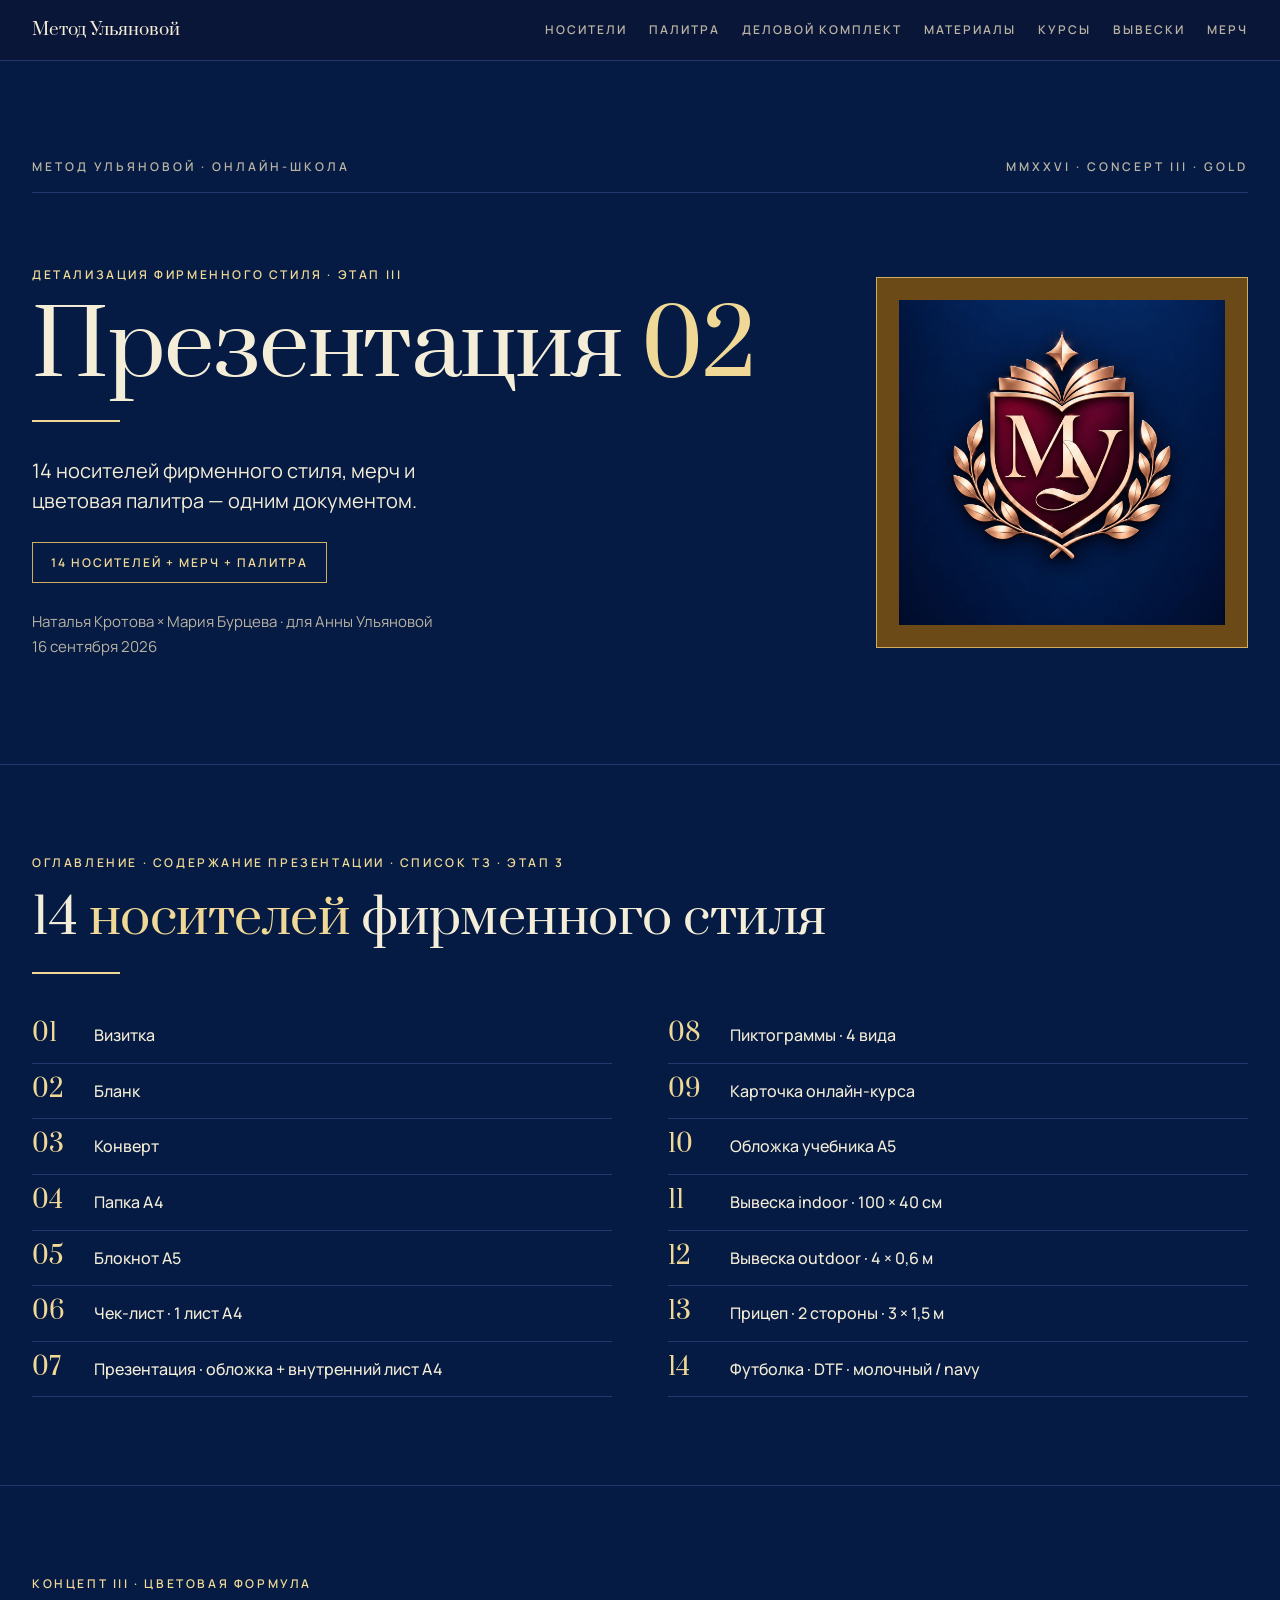
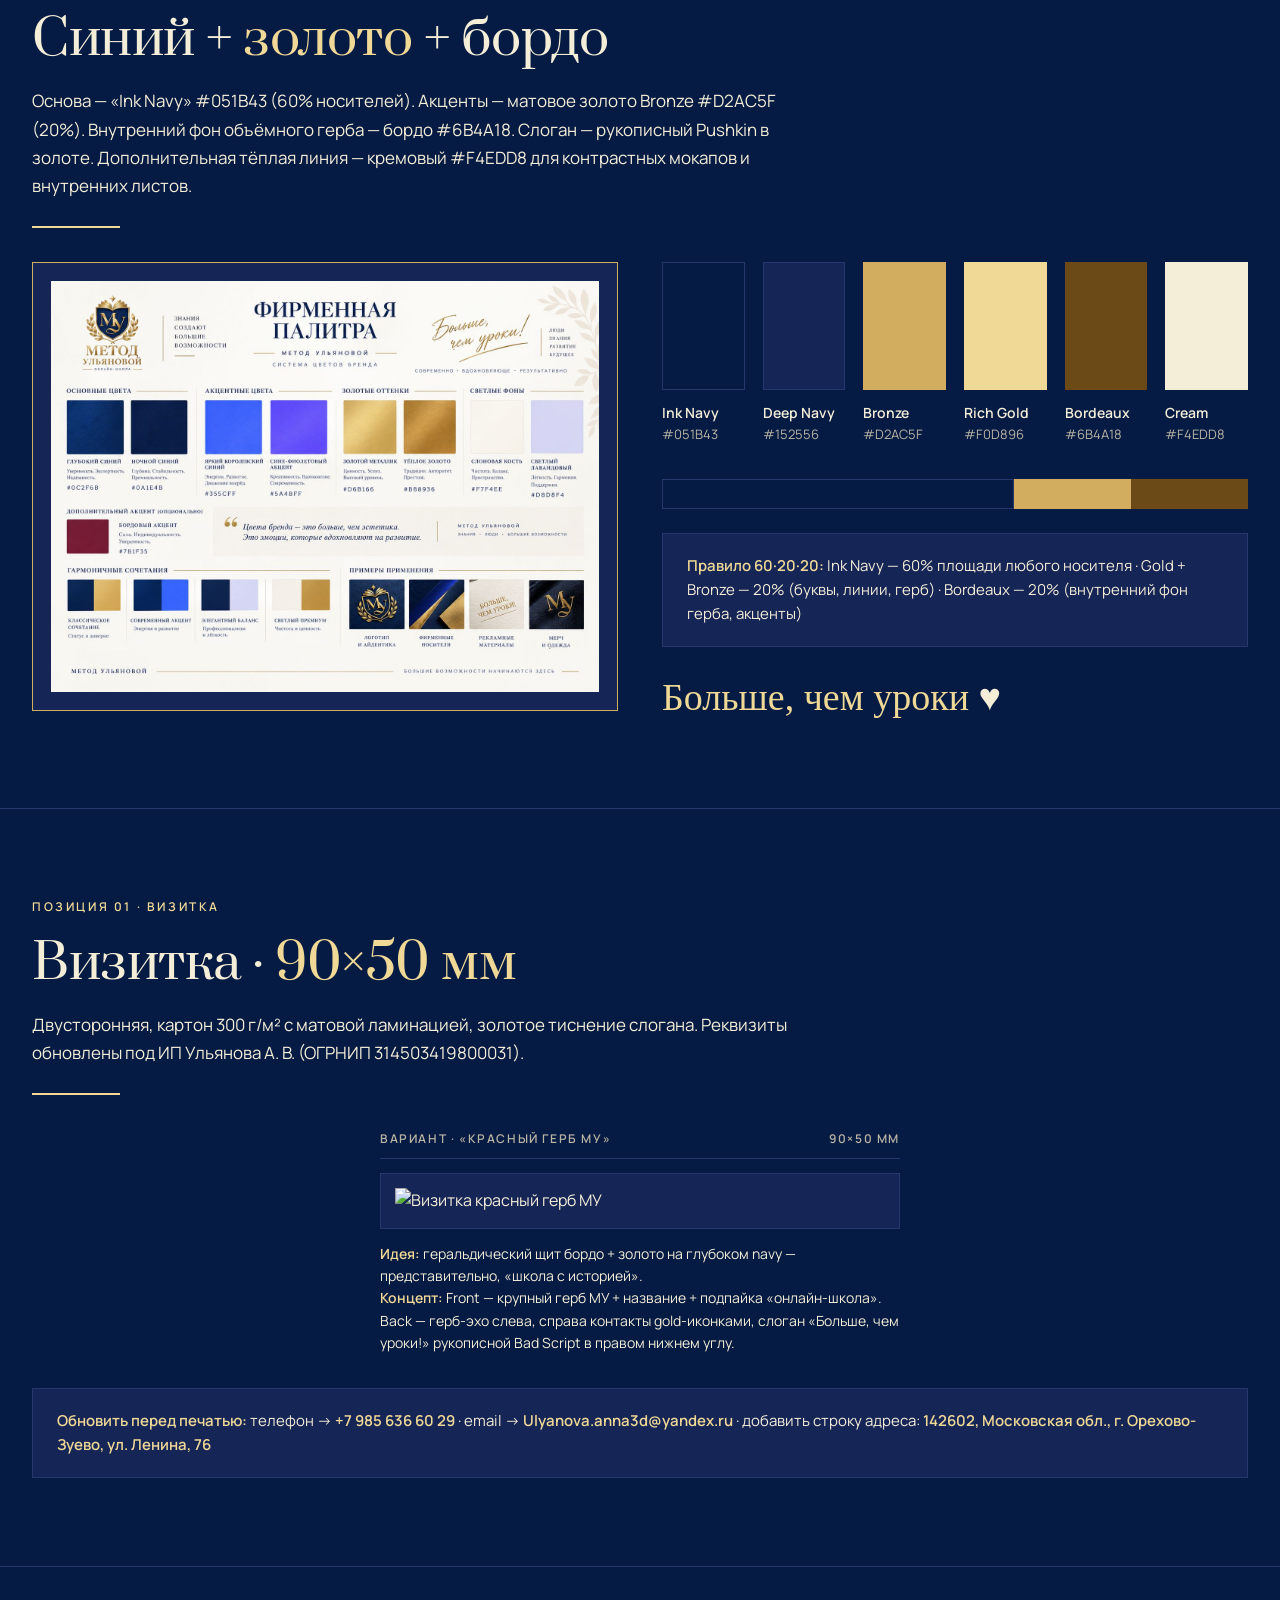
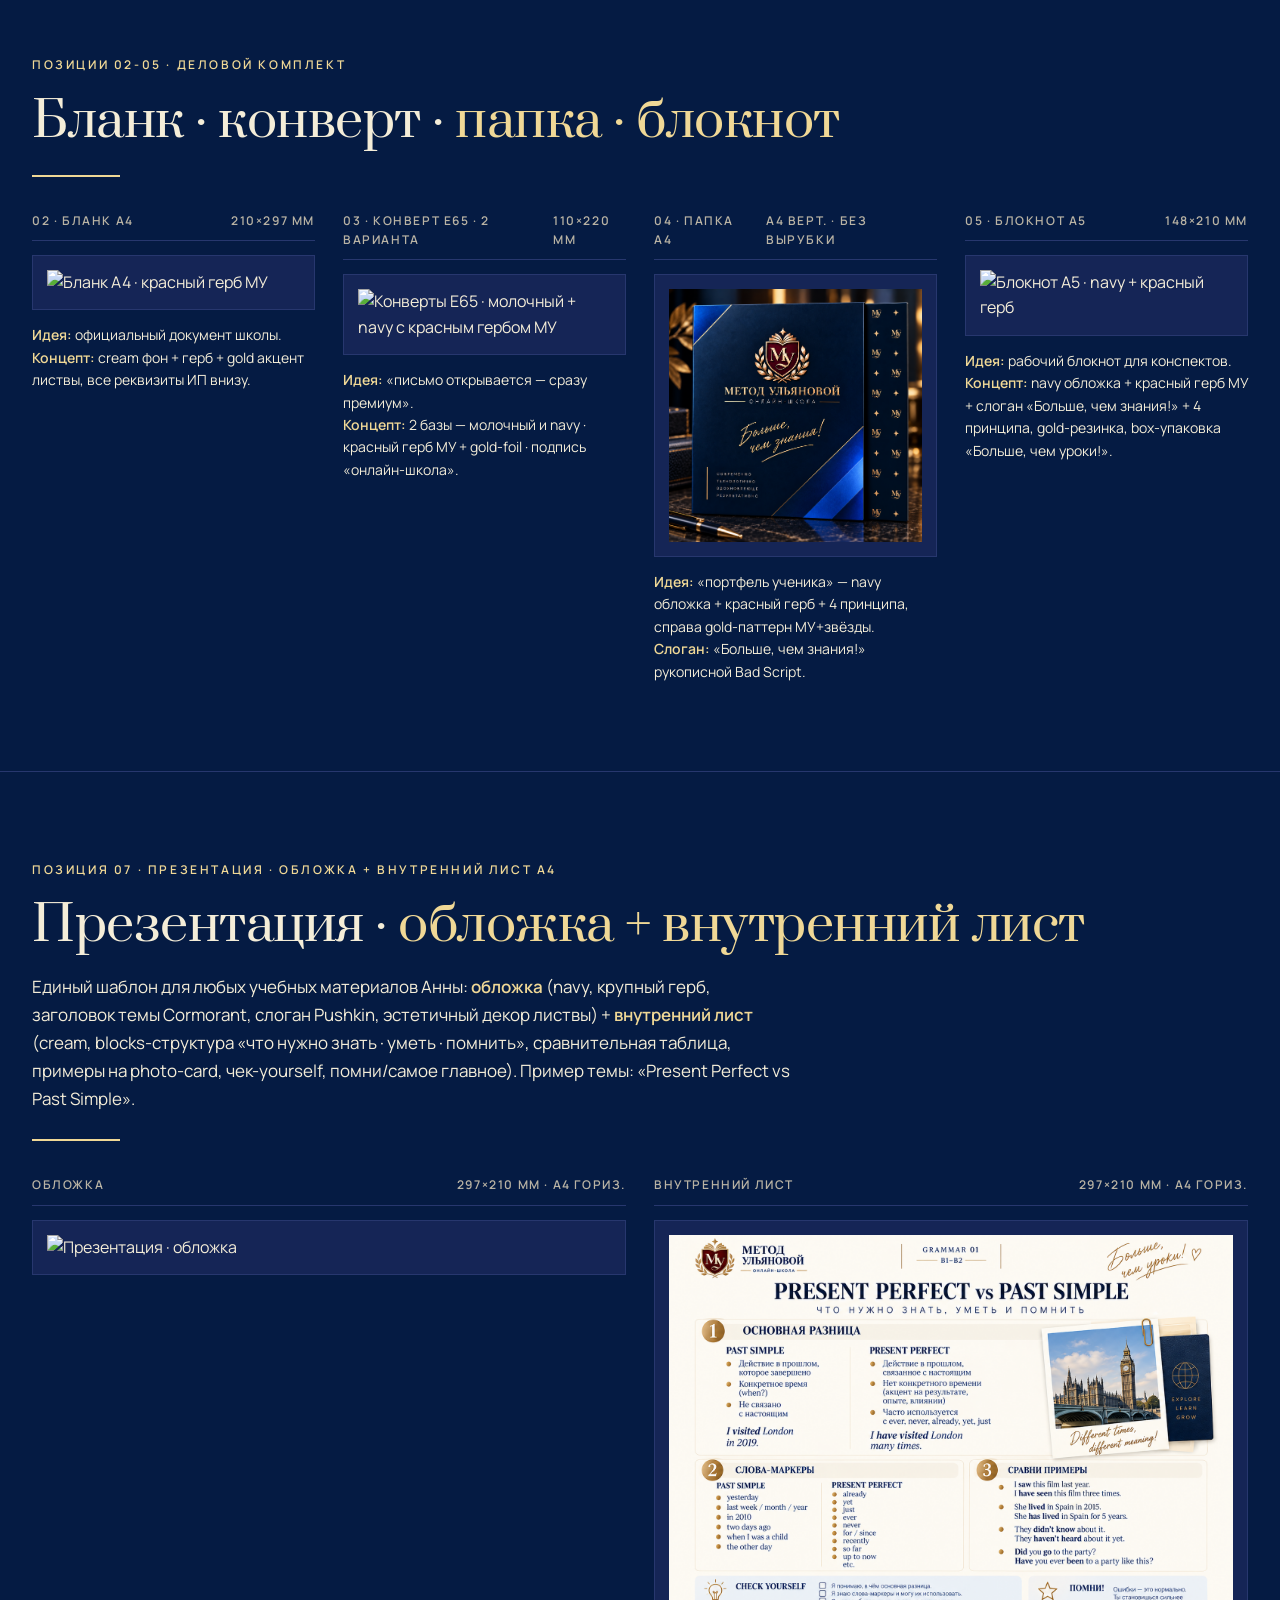
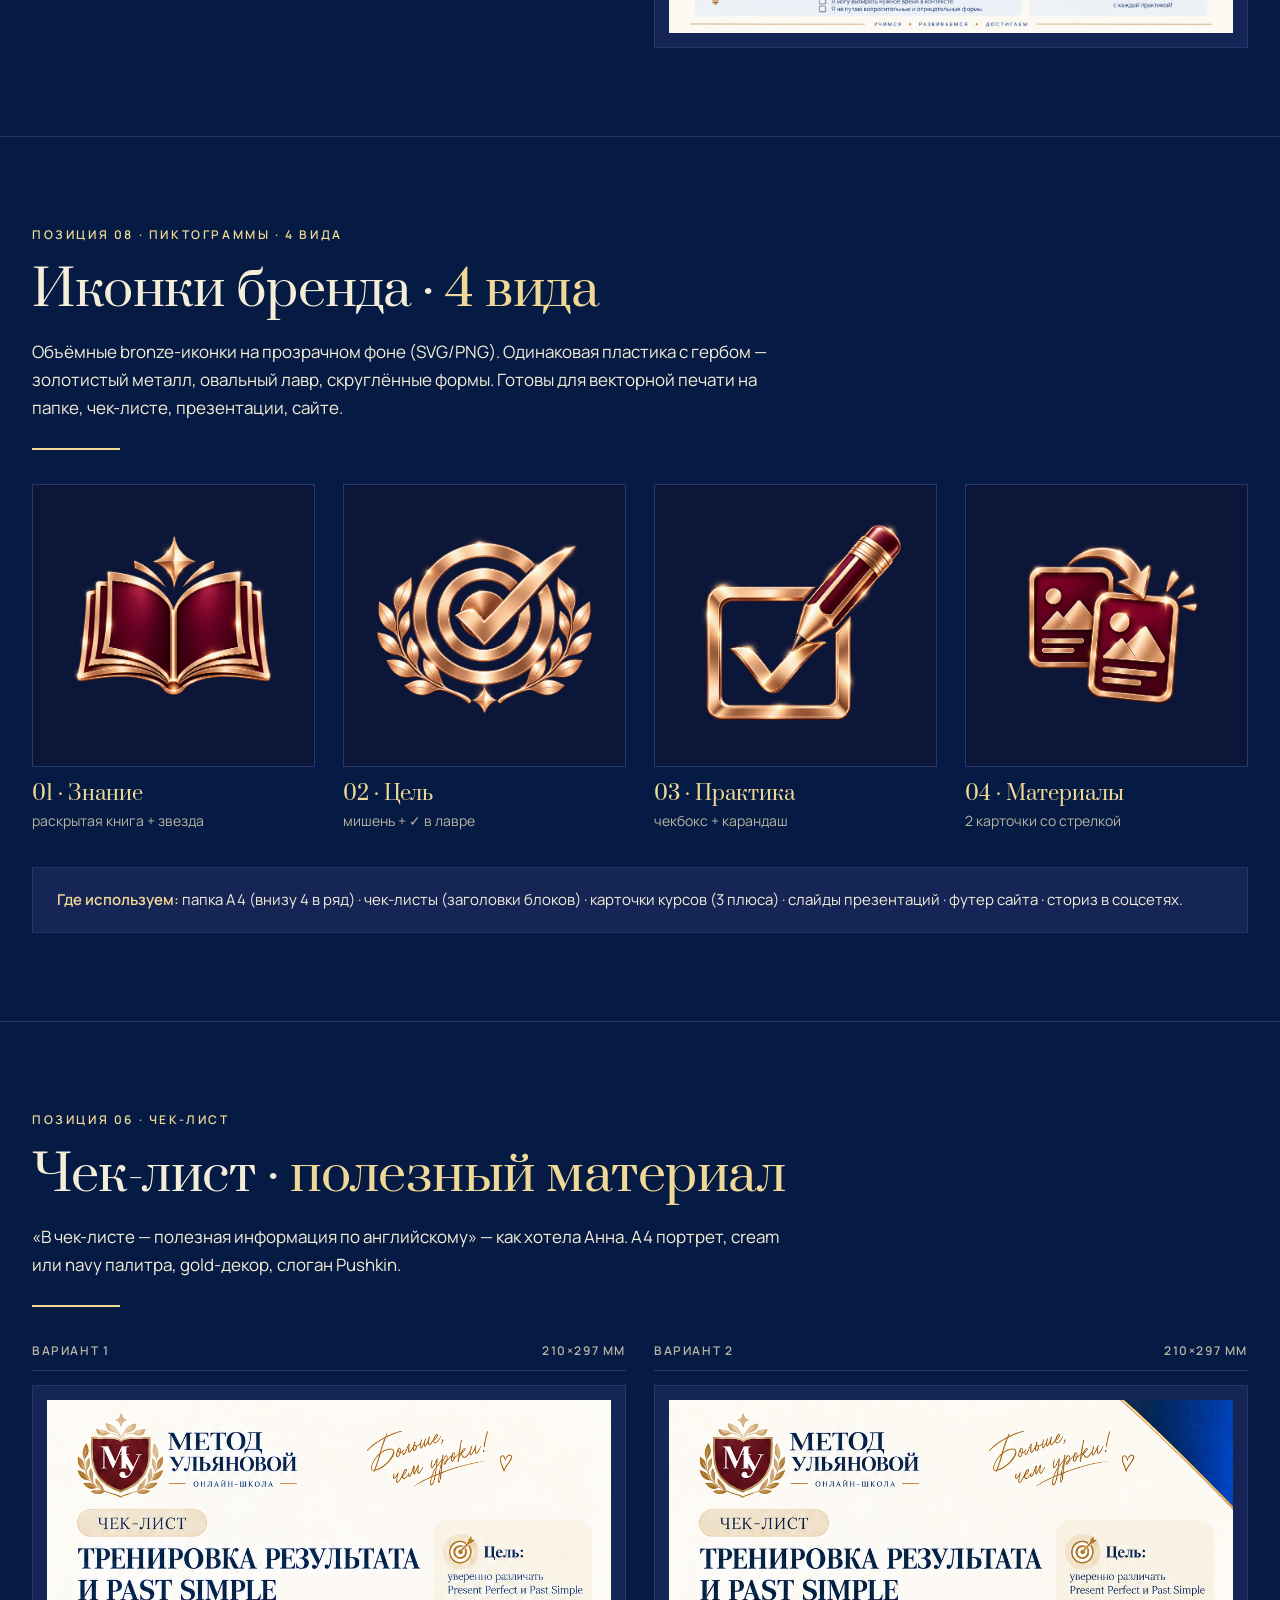
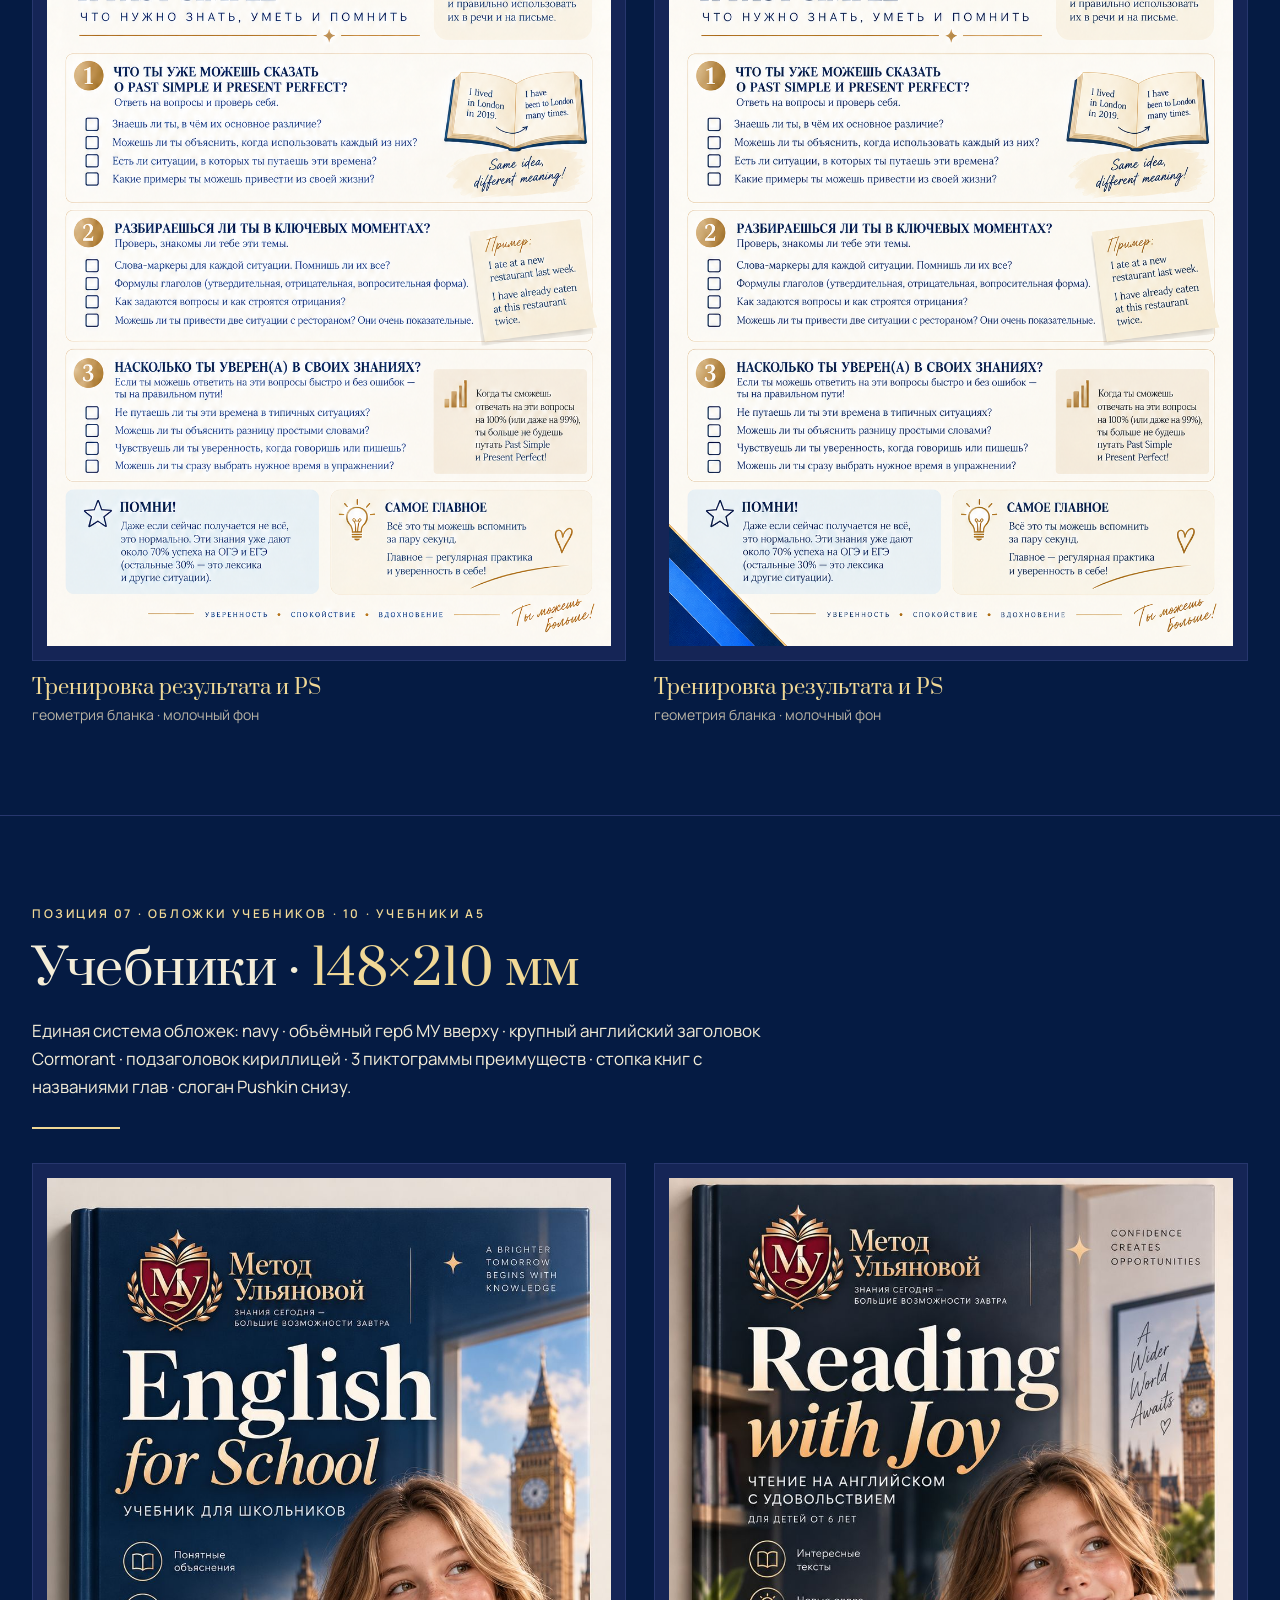
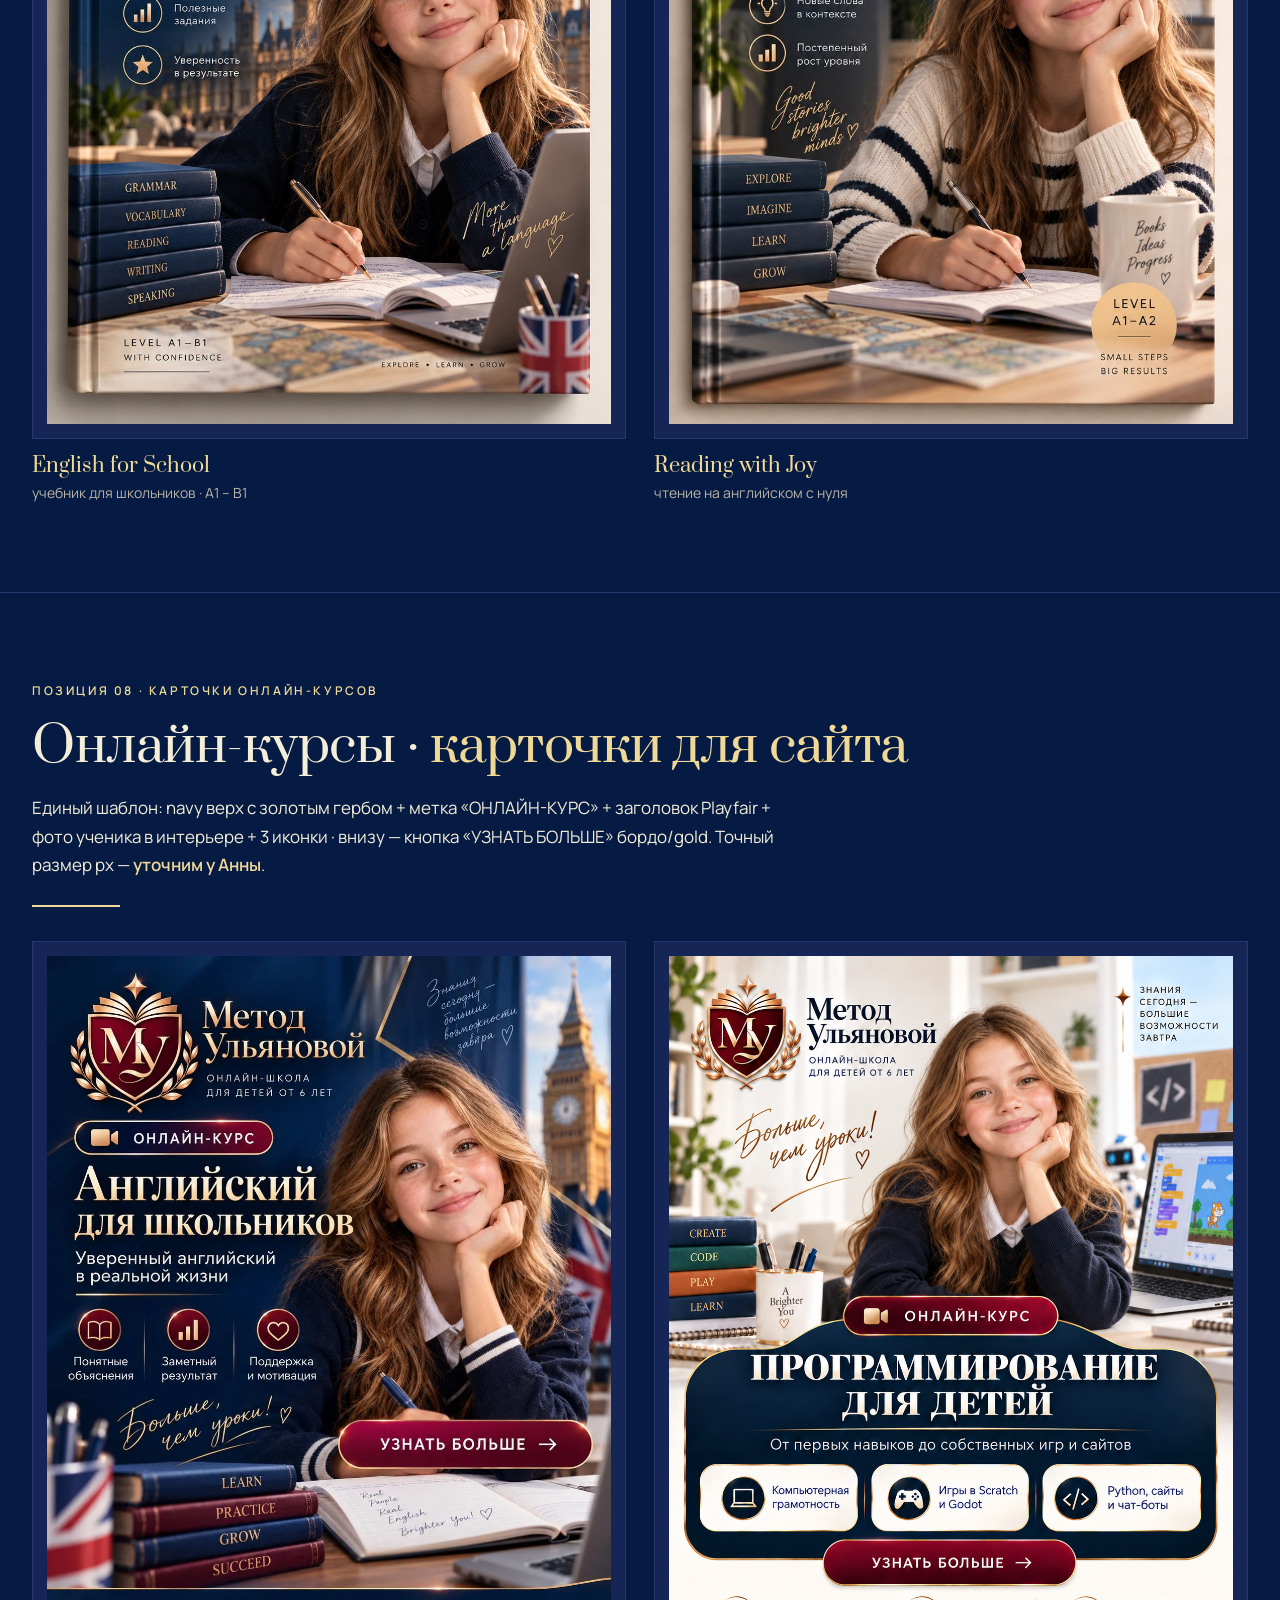
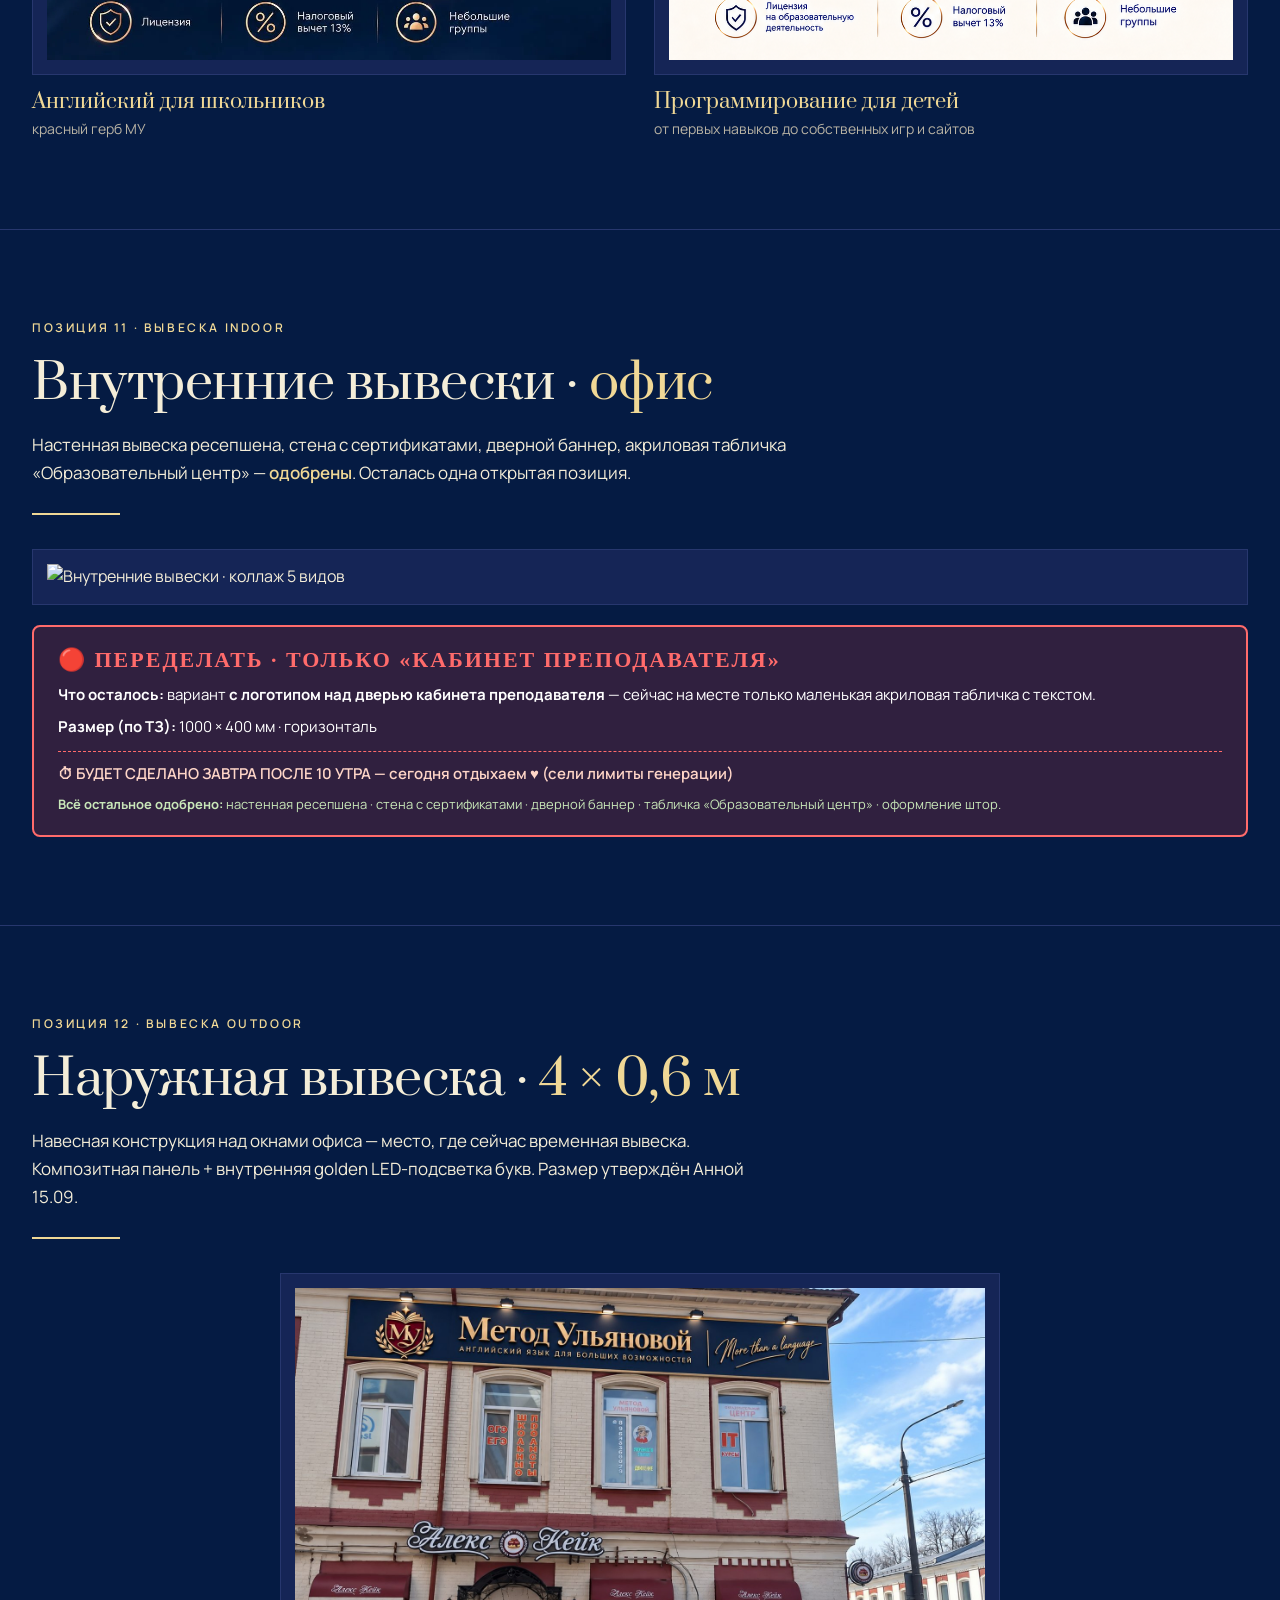
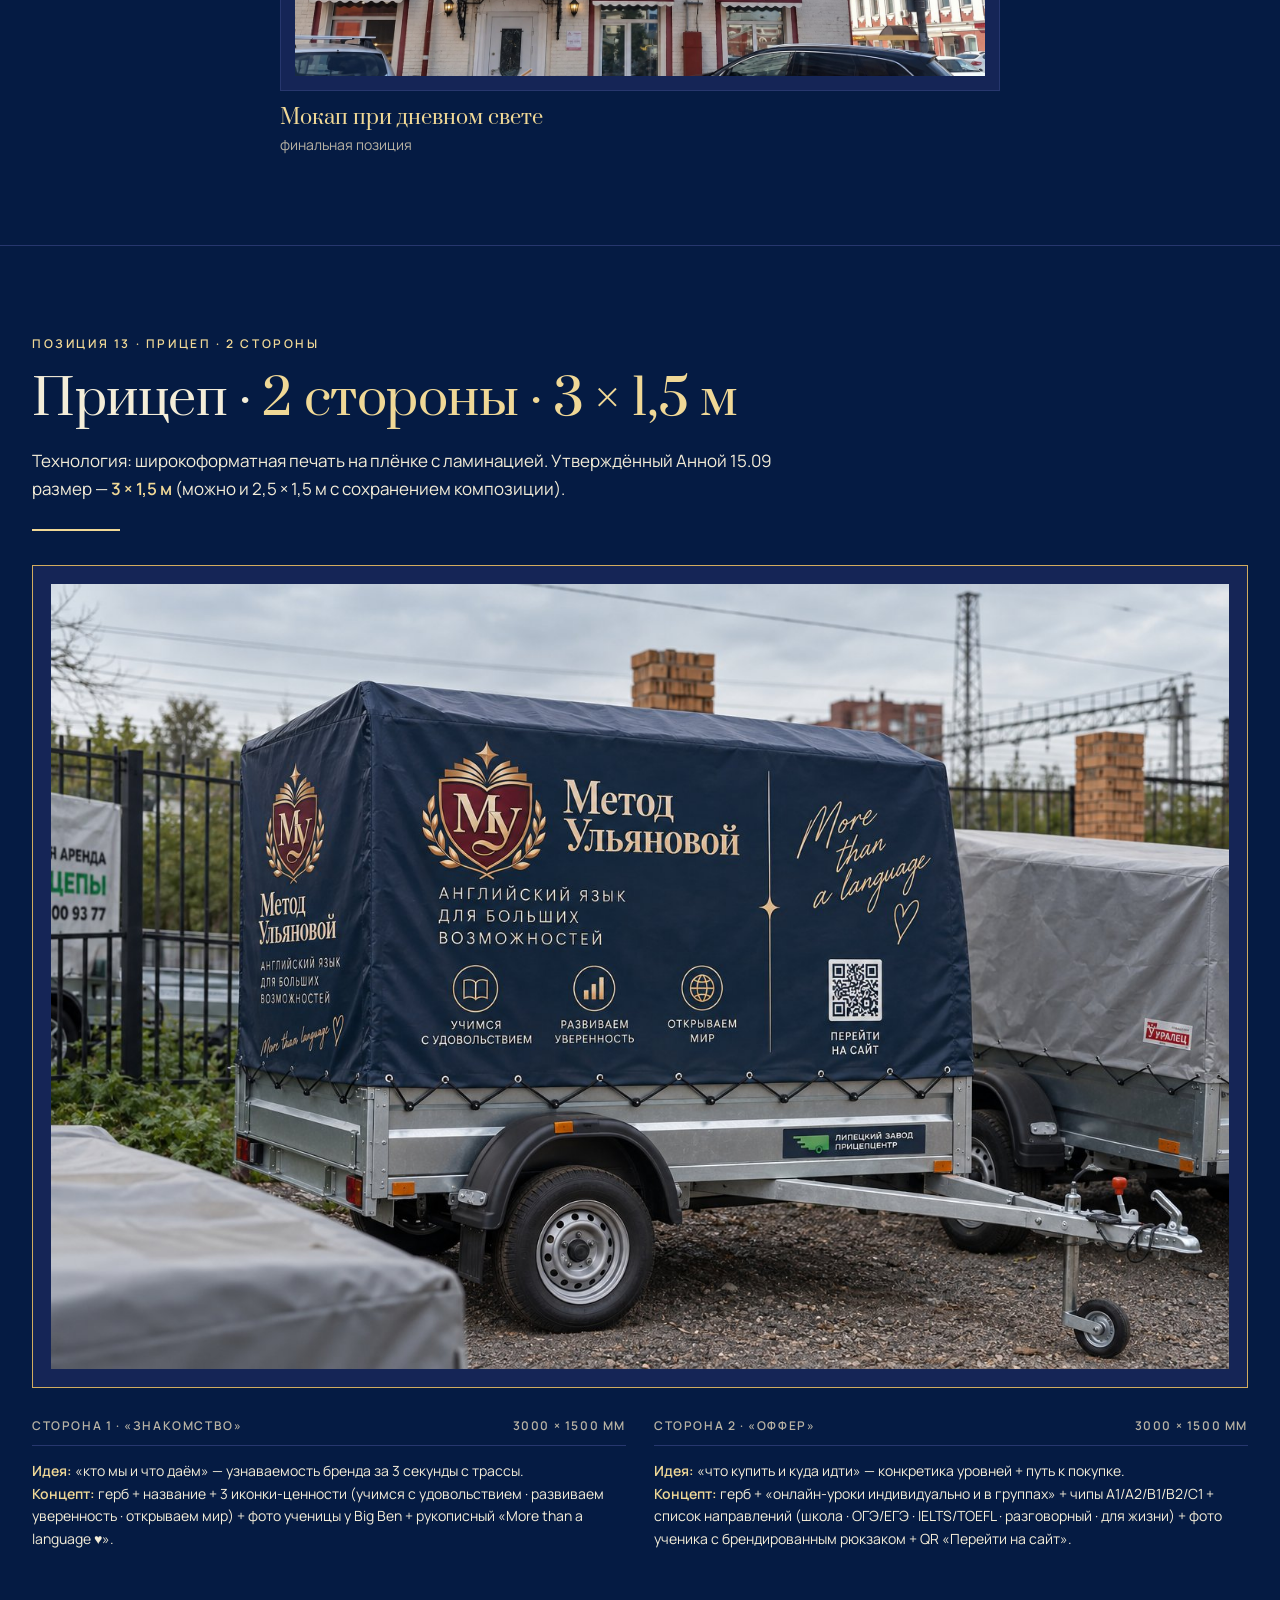
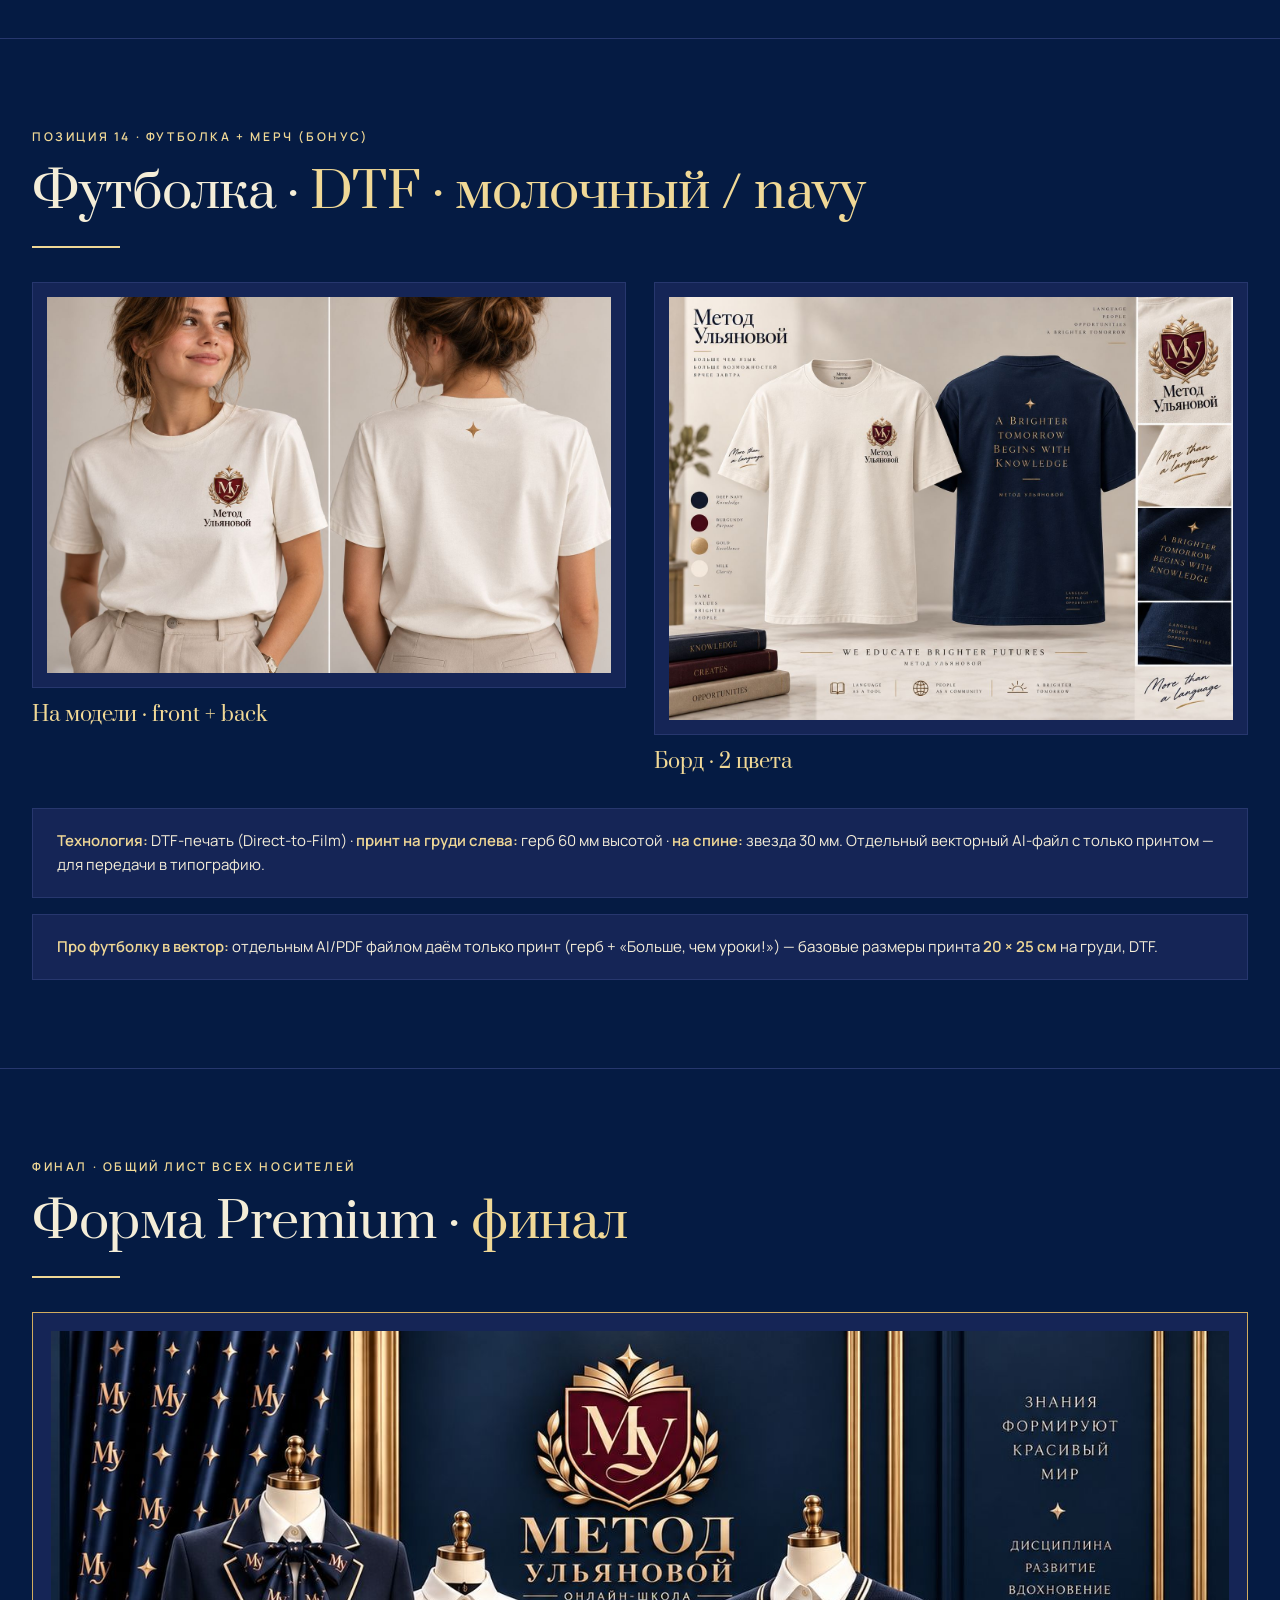
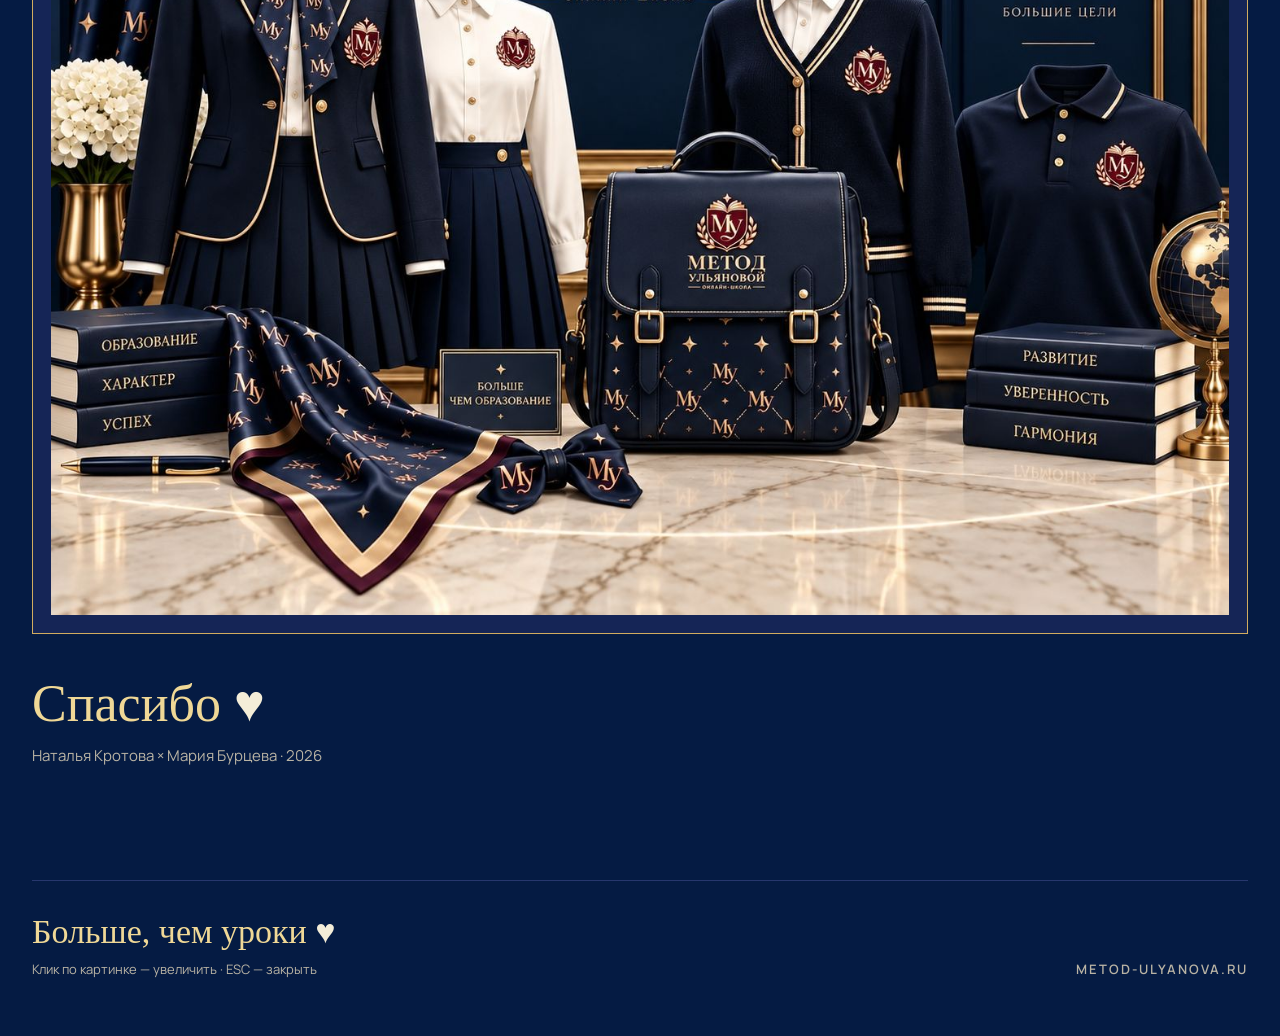
==== commit 9f988b25: "Sync etap-2-unified with presentation-2: red shield logo, updated visuals, indoor collage, ПЕРЕДЕЛАТ" ====
--- a/etap-2-unified.html
+++ b/etap-2-unified.html
@@ -6,7 +6,7 @@
 <title>Метод Ульяновой · Этап 2 · Выбранное в итоге</title>
 <link rel="preconnect" href="https://fonts.googleapis.com">
 <link rel="preconnect" href="https://fonts.gstatic.com" crossorigin>
-<link href="https://fonts.googleapis.com/css2?family=Cormorant+Garamond:ital,wght@0,500;0,600;1,500;1,600&family=Montserrat:wght@400;500;600;700&display=swap" rel="stylesheet">
+<link href="https://fonts.googleapis.com/css2?family=Prata&family=Manrope:wght@400;500;600;700&display=swap" rel="stylesheet">
 <style>
 @font-face{
   font-family:'Pushkin';
@@ -16,16 +16,16 @@
 }
 :root{
   --navy:#051B43;
-  --navy-2:#12356C;
-  --navy-3:#000F2E;
-  --line:rgba(240, 216, 150, 0.14);
+  --navy-2:#152556;
+  --navy-3:#0B1638;
+  --line:#27376E;
   --gold:#D2AC5F;
   --gold-2:#F0D896;
   --burgundy:#6B4A18;
   --cream:#F4EDD8;
-  --cream-2:#C6BFA8;
-  --display:'Cormorant Garamond', 'Playfair Display', Georgia, serif;
-  --body:'Montserrat', -apple-system, Segoe UI, sans-serif;
+  --cream-2:#B9B3A4;
+  --display:'Prata', Georgia, serif;
+  --body:'Manrope', 'Helvetica Neue', Arial, sans-serif;
   --script:'Pushkin', cursive;
 }
 *{ box-sizing:border-box; margin:0; padding:0; }
@@ -139,7 +139,7 @@
   font-size:12px; font-weight:600; letter-spacing:2px; text-transform:uppercase;
   padding:10px 18px;
 }
-.crest{ background:transparent; border:5px solid #FBEBB0; padding:10px; box-shadow: 0 18px 50px -18px rgba(0,0,0,0.6); }
+.crest{ background:var(--burgundy); border:1px solid var(--gold); padding:22px; }
 
 /* ---------- Оглавление ---------- */
 .toc{ display:grid; grid-template-columns:repeat(2, minmax(0,1fr)); gap:0 56px; }
@@ -200,100 +200,6 @@
   .topbar, .lightbox, .lb-close, .hint{ display:none !important; }
   .section, figure, .strip{ break-inside:avoid; }
 }
-
-/* Brand unify — italic Cormorant для заголовков */
-h1, h2, .cap-t, .toc .n, .cover h1 {
-  font-family: 'Cormorant Garamond', 'Playfair Display', Georgia, serif !important;
-  font-style: italic !important;
-  font-weight: 500 !important;
-}
-.kicker { color: #F0D896 !important; letter-spacing: 3px !important; font-weight: 600 !important; }
-.shot { background: linear-gradient(180deg, #051B43 0%, #000F2E 100%) !important; }
-.strip { background: linear-gradient(180deg, #12356C, #051B43) !important; border-left: 3px solid #F0D896 !important; }
-.strip b { color: #F0D896 !important; }
-/* Топ-панель внутри Этапа 2 не нужна — у комбо есть свои вкладки */
-.topbar { display: none !important; }
-
-
-/* Обложка Этапа 2 — крупная типографика в стиле брендбука */
-.cover .kicker {
-  font-size: 12px !important;
-  letter-spacing: 3px !important;
-  text-transform: uppercase !important;
-  color: #F0D896 !important;
-  font-weight: 600 !important;
-  margin-bottom: 26px !important;
-}
-.cover h1 {
-  font-family: 'Cormorant Garamond', 'Playfair Display', Georgia, serif !important;
-  font-style: italic !important;
-  font-weight: 500 !important;
-  font-size: clamp(64px, 10vw, 128px) !important;
-  line-height: 1 !important;
-  letter-spacing: -2px !important;
-  color: #F4EDD8 !important;
-}
-.cover h1 .g { color: #FBEBB0 !important; font-style: italic !important; }
-.cover .sub {
-  font-family: 'Cormorant Garamond', serif !important;
-  font-style: italic !important;
-  font-weight: 500 !important;
-  font-size: clamp(22px, 2.4vw, 32px) !important;
-  line-height: 1.35 !important;
-  color: #F4EDD8 !important;
-  max-width: 44ch !important;
-  margin-top: 30px !important;
-}
-.cover .tag {
-  font-size: 13px !important;
-  padding: 14px 22px !important;
-  letter-spacing: 3px !important;
-  border-color: #F0D896 !important;
-  color: #F0D896 !important;
-  margin-top: 36px !important;
-}
-.cover .meta {
-  font-size: 16px !important;
-  color: #C6BFA8 !important;
-  margin-top: 40px !important;
-  line-height: 1.75 !important;
-}
-
-
-/* Атмосфера как в Этапе 1: soft aurora + deep well + starfield */
-body::before {
-  content: '';
-  position: fixed; inset: 0; z-index: -3; pointer-events: none;
-  background:
-    radial-gradient(ellipse 90% 60% at 50% -10%, rgba(30, 55, 117, 0.55) 0%, transparent 60%),
-    radial-gradient(ellipse 60% 50% at 80% 40%, rgba(210, 172, 95, 0.05) 0%, transparent 60%),
-    radial-gradient(ellipse 100% 70% at 50% 110%, rgba(30, 55, 117, 0.4) 0%, transparent 55%),
-    linear-gradient(180deg, #050D24 0%, #08122E 40%, #050D24 100%) !important;
-}
-body::after {
-  content: '';
-  position: fixed; inset: 0; z-index: -2; pointer-events: none;
-  background-image:
-    radial-gradient(circle 1.4px at  6% 8%,  #F0D896 0%, transparent 60%),
-    radial-gradient(circle 0.9px at 18% 22%, #F4EDD8 0%, transparent 55%),
-    radial-gradient(circle 1.1px at 32% 6%,  #F0D896 0%, transparent 60%),
-    radial-gradient(circle 0.7px at 48% 18%, #F4EDD8 0%, transparent 55%),
-    radial-gradient(circle 1.5px at 72% 4%,  #F0D896 0%, transparent 60%),
-    radial-gradient(circle 0.9px at 88% 12%, #F4EDD8 0%, transparent 55%),
-    radial-gradient(circle 1.2px at 95% 30%, #F0D896 0%, transparent 60%),
-    radial-gradient(circle 0.8px at 12% 40%, #F4EDD8 0%, transparent 55%),
-    radial-gradient(circle 1.0px at 42% 46%, #F0D896 0%, transparent 60%),
-    radial-gradient(circle 0.7px at 65% 52%, #F4EDD8 0%, transparent 55%),
-    radial-gradient(circle 1.4px at 82% 62%, #F0D896 0%, transparent 60%),
-    radial-gradient(circle 1.1px at  8% 68%, #F4EDD8 0%, transparent 55%),
-    radial-gradient(circle 0.8px at 26% 76%, #F0D896 0%, transparent 60%),
-    radial-gradient(circle 1.2px at 52% 82%, #F4EDD8 0%, transparent 55%),
-    radial-gradient(circle 0.9px at 74% 88%, #F0D896 0%, transparent 60%),
-    radial-gradient(circle 1.0px at 92% 94%, #F4EDD8 0%, transparent 55%);
-  opacity: .85;
-}
-body { background: #00091F !important; }
-
 </style>
 </head>
 <body>
@@ -352,11 +258,11 @@
       <a href="#business"><span class="n">03</span><span class="t">Конверт</span></a>
       <a href="#books"><span class="n">10</span><span class="t">Обложка учебника A5</span></a>
       <a href="#business"><span class="n">04</span><span class="t">Папка A4</span></a>
-      <a href="#indoor"><span class="n">11</span><span class="t">Вывеска indoor</span></a>
+      <a href="#indoor"><span class="n">11</span><span class="t">Вывеска indoor · 100 × 40 см</span></a>
       <a href="#business"><span class="n">05</span><span class="t">Блокнот A5</span></a>
       <a href="#outdoor"><span class="n">12</span><span class="t">Вывеска outdoor · 4 × 0,6 м</span></a>
       <a href="#checklists"><span class="n">06</span><span class="t">Чек-лист · 1 лист A4</span></a>
-      <a href="#trailer"><span class="n">13</span><span class="t">Прицеп · 2 стороны · 2,5 × 1,5 м</span></a>
+      <a href="#trailer"><span class="n">13</span><span class="t">Прицеп · 2 стороны · 3 × 1,5 м</span></a>
       <a href="#presentation"><span class="n">07</span><span class="t">Презентация · обложка + внутренний лист A4</span></a>
       <a href="#merch"><span class="n">14</span><span class="t">Футболка · DTF · молочный / navy</span></a>
     </div>
@@ -369,7 +275,7 @@
     <div class="kicker">Концепт III · цветовая формула</div>
     <h2>Синий + <span class="g">золото</span> + бордо</h2>
     <div class="lead">
-      Основа — «Ink Navy» #0E1B44 (60% носителей). Акценты — матовое золото Bronze #C9A15E (20%). Внутренний фон объёмного герба — бордо #6B1B2E. Слоган — рукописный Pushkin в золоте. Дополнительная тёплая линия — кремовый #FBF7EE для контрастных мокапов и внутренних листов.
+      Основа — «Ink Navy» #051B43 (60% носителей). Акценты — матовое золото Bronze #D2AC5F (20%). Внутренний фон объёмного герба — бордо #6B4A18. Слоган — рукописный Pushkin в золоте. Дополнительная тёплая линия — кремовый #F4EDD8 для контрастных мокапов и внутренних листов.
     </div>
     <div class="rule"></div>
 
@@ -380,35 +286,35 @@
       <div>
         <div class="swatches">
           <div>
-            <div class="chip" style="background:#0E1B44;border:1px solid var(--line);"></div>
-            <div class="sw-n">Ink Navy</div><div class="sw-h">#0E1B44</div>
+            <div class="chip" style="background:#051B43;border:1px solid var(--line);"></div>
+            <div class="sw-n">Ink Navy</div><div class="sw-h">#051B43</div>
           </div>
           <div>
             <div class="chip" style="background:#152556;border:1px solid var(--line);"></div>
             <div class="sw-n">Deep Navy</div><div class="sw-h">#152556</div>
           </div>
           <div>
-            <div class="chip" style="background:#C9A15E;"></div>
-            <div class="sw-n">Bronze</div><div class="sw-h">#C9A15E</div>
+            <div class="chip" style="background:#D2AC5F;"></div>
+            <div class="sw-n">Bronze</div><div class="sw-h">#D2AC5F</div>
           </div>
           <div>
-            <div class="chip" style="background:#E7C86B;"></div>
-            <div class="sw-n">Rich Gold</div><div class="sw-h">#E7C86B</div>
+            <div class="chip" style="background:#F0D896;"></div>
+            <div class="sw-n">Rich Gold</div><div class="sw-h">#F0D896</div>
           </div>
           <div>
-            <div class="chip" style="background:#6B1B2E;"></div>
-            <div class="sw-n">Bordeaux</div><div class="sw-h">#6B1B2E</div>
+            <div class="chip" style="background:#6B4A18;"></div>
+            <div class="sw-n">Bordeaux</div><div class="sw-h">#6B4A18</div>
           </div>
           <div>
-            <div class="chip" style="background:#FBF7EE;"></div>
-            <div class="sw-n">Cream</div><div class="sw-h">#FBF7EE</div>
+            <div class="chip" style="background:#F4EDD8;"></div>
+            <div class="sw-n">Cream</div><div class="sw-h">#F4EDD8</div>
           </div>
         </div>
 
         <div class="bar">
-          <div style="width:60%;background:#0E1B44;border:1px solid var(--line);"></div>
-          <div style="width:20%;background:#C9A15E;"></div>
-          <div style="width:20%;background:#6B1B2E;"></div>
+          <div style="width:60%;background:#051B43;border:1px solid var(--line);"></div>
+          <div style="width:20%;background:#D2AC5F;"></div>
+          <div style="width:20%;background:#6B4A18;"></div>
         </div>
 
         <div class="strip" style="margin-top:24px;">
@@ -433,21 +339,11 @@
     </div>
     <div class="rule"></div>
 
-    <div class="grid g3">
-      <figure>
-        <div class="cap-row"><span>Вариант 1 · «Крупный герб»</span><span>90×50 мм</span></div>
-        <div class="shot"><img src="assets/lite/01-vizitka-v1.jpg" alt="Визитка вариант 1"></div>
-        <div class="note"><span class="g">Идея:</span> максимальный «вау-эффект» с первого взгляда — герб занимает 60% лица.<br><span class="g">Концепт:</span> Front — большой герб + подпись «онлайн-школа». Back — иконки контактов gold + слоган Pushkin в правом нижнем углу.</div>
-      </figure>
-      <figure>
-        <div class="cap-row"><span>Вариант 2 · «С девизом»</span><span>90×50 мм</span></div>
-        <div class="shot"><img src="assets/lite/01-vizitka-v2.jpg" alt="Визитка вариант 2"></div>
-        <div class="note"><span class="g">Идея:</span> визитка «руководителя» — сдержаннее, добавлен девиз «знания сегодня — большие возможности завтра».<br><span class="g">Концепт:</span> Front — герб + подпись + вертикальная золотая полоса. Back — ФИО, должность, полные контакты, «Обучение по всей России и СНГ».</div>
-      </figure>
-      <figure>
-        <div class="cap-row"><span>Live-мокап</span><span>пачка на мраморе</span></div>
-        <div class="shot"><img src="assets/lite/vizitka-mockup.jpg" alt="Визитка мокап на мраморе"></div>
-        <div class="note"><span class="g">Идея:</span> демонстрация «в руках» — как визитка выглядит в реальной жизни на клиентском столе.<br><span class="g">Технология:</span> <b>300 г/м² soft-touch</b> + gold hot-stamping герба и слогана + скруглённые углы R2 мм. Тон бумаги — тёплый.</div>
+    <div style="max-width:520px; margin:0 auto;">
+      <figure>
+        <div class="cap-row"><span>Вариант · «Красный герб МУ»</span><span>90×50 мм</span></div>
+        <div class="shot"><img src="assets/lite/01-vizitka-red-shield.png" alt="Визитка красный герб МУ"></div>
+        <div class="note"><span class="g">Идея:</span> геральдический щит бордо + золото на глубоком navy — представительно, «школа с историей».<br><span class="g">Концепт:</span> Front — крупный герб МУ + название + подпайка «онлайн-школа». Back — герб-эхо слева, справа контакты gold-иконками, слоган «Больше, чем уроки!» рукописной Bad Script в правом нижнем углу.</div>
       </figure>
     </div>
 
@@ -467,26 +363,23 @@
     <div class="grid g4">
       <figure>
         <div class="cap-row"><span>02 · Бланк A4</span><span>210×297 мм</span></div>
-        <div class="shot"><img src="assets/lite/blank-a4.jpg" alt="Бланк A4 фирменный"></div>
+        <div class="shot"><img src="assets/lite/blank-a4-red-shield.png" alt="Бланк A4 · красный герб МУ"></div>
         <div class="note"><span class="g">Идея:</span> официальный документ школы.<br><span class="g">Концепт:</span> cream фон + герб + gold акцент листвы, все реквизиты ИП внизу.</div>
       </figure>
       <figure>
         <div class="cap-row"><span>03 · Конверт E65 · 2 варианта</span><span>110×220 мм</span></div>
-        <div style="display:grid;grid-template-columns:repeat(2, minmax(0,1fr));gap:10px;">
-          <div class="shot"><img src="assets/lite/envelope-e65.jpg" alt="Конверт молочный"></div>
-          <div class="shot"><img src="assets/lite/envelope-navy.jpg" alt="Конверт navy"></div>
-        </div>
-        <div class="note"><span class="g">Идея:</span> «письмо открывается — сразу премиум».<br><span class="g">Концепт:</span> 2 базы — молочный и navy · gold-foil герб · слоган Pushkin.</div>
-      </figure>
-      <figure>
-        <div class="cap-row"><span>04 · Папка A4</span><span>220×310 мм</span></div>
-        <div class="shot"><img src="assets/lite/folder-a4.jpg" alt="Папка A4 с патерном"></div>
-        <div class="note"><span class="g">Идея:</span> «портфель ученика» с патерном МУ+звёзды.<br><span class="g">Концепт:</span> navy обложка + герб + 4 принципа (современно · технологично · вдохновляюще · результативно), справа gold-патерн-карман.</div>
+        <div class="shot"><img src="assets/lite/envelopes-e65-v2.png" alt="Конверты E65 · молочный + navy с красным гербом МУ"></div>
+        <div class="note"><span class="g">Идея:</span> «письмо открывается — сразу премиум».<br><span class="g">Концепт:</span> 2 базы — молочный и navy · красный герб МУ + gold-foil · подпись «онлайн-школа».</div>
+      </figure>
+      <figure>
+        <div class="cap-row"><span>04 · Папка A4</span><span>A4 верт. · без вырубки</span></div>
+        <div class="shot"><img src="assets/lite/folder-a4-v2.png" alt="Папка A4 · красный герб МУ"></div>
+        <div class="note"><span class="g">Идея:</span> «портфель ученика» — navy обложка + красный герб + 4 принципа, справа gold-паттерн МУ+звёзды.<br><span class="g">Слоган:</span> «Больше, чем знания!» рукописной Bad Script.</div>
       </figure>
       <figure>
         <div class="cap-row"><span>05 · Блокнот A5</span><span>148×210 мм</span></div>
-        <div class="shot"><img src="assets/lite/notebook-a5.jpg" alt="Блокнот A5 на пружине"></div>
-        <div class="note"><span class="g">Идея:</span> рабочий блокнот для конспектов.<br><span class="g">Концепт:</span> navy обложка на gold-пружине + герб + слоган + 4 иконки-принципа, резинка gold, box-упаковка.</div>
+        <div class="shot"><img src="assets/lite/notebook-a5-v2.png" alt="Блокнот A5 · navy + красный герб"></div>
+        <div class="note"><span class="g">Идея:</span> рабочий блокнот для конспектов.<br><span class="g">Концепт:</span> navy обложка + красный герб МУ + слоган «Больше, чем знания!» + 4 принципа, gold-резинка, box-упаковка «Больше, чем уроки!».</div>
       </figure>
     </div>
   </div>
@@ -502,13 +395,17 @@
     </div>
     <div class="rule"></div>
 
-    <figure>
-      <div class="shot hero dark"><img src="assets/lite/checklist-pp-vs-ps-2sides.jpg" alt="Презентация · обложка + внутренний лист A4"></div>
-    </figure>
-
-    <div class="strip">
-      <b>Как использовать:</b> обложка меняет только тему («Past Continuous», «Условные предложения», «Модальные глаголы»). Внутренний лист — та же blocks-структура из 3-4 секций + бокс «Помни». Формат: A4 портрет, cream + navy, экспорт в PDF из HTML/InDesign.
-    </div>
+    <div class="grid g2">
+      <figure>
+        <div class="cap-row"><span>Обложка</span><span>297×210 мм · A4 гориз.</span></div>
+        <div class="shot"><img src="assets/lite/presentation-cover-v2.png" alt="Презентация · обложка"></div>
+      </figure>
+      <figure>
+        <div class="cap-row"><span>Внутренний лист</span><span>297×210 мм · A4 гориз.</span></div>
+        <div class="shot"><img src="assets/lite/presentation-inner-v2.png" alt="Презентация · внутренний лист"></div>
+      </figure>
+    </div>
+
   </div>
 </section>
 
@@ -550,27 +447,26 @@
 <!-- ===================== 06 · ЧЕК-ЛИСТЫ ===================== -->
 <section class="section" id="checklists">
   <div class="wrap">
-    <div class="kicker">Позиция 06 · Чек-лист · 4 варианта</div>
-    <h2>Чек-листы · <span class="g">полезные материалы</span></h2>
-    <div class="lead">
-      «В чек-листе — полезная информация по английскому или программированию» — как хотела Анна. Три темы + один универсальный «для эффективного урока». Все A4 портрет, cream или navy палитра, gold-декор, слоган Pushkin.
-    </div>
-    <div class="rule"></div>
-
-    <div class="grid g3">
-      <figure>
-        <div class="shot"><img src="assets/lite/checklist-pp-training.jpg" alt="Тренировка Present Perfect и Past Simple"></div>
-        <figcaption><div class="cap-t">Тренировка PP + PS</div><div class="cap-s">грамматика · самопроверка</div></figcaption>
-      </figure>
-      <figure>
-        <div class="shot"><img src="assets/lite/checklist-materials.jpg" alt="Полезные материалы"></div>
-        <figcaption><div class="cap-t">Полезные материалы</div><div class="cap-s">4 категории для учёбы</div></figcaption>
-      </figure>
-      <figure>
-        <div class="shot"><img src="assets/lite/checklist-lesson-prep.jpg" alt="Для эффективного урока"></div>
-        <figcaption><div class="cap-t">Для эффективного урока</div><div class="cap-s">для педагога</div></figcaption>
-      </figure>
-    </div>
+    <div class="kicker">Позиция 06 · Чек-лист</div>
+    <h2>Чек-лист · <span class="g">полезный материал</span></h2>
+    <div class="lead">
+      «В чек-листе — полезная информация по английскому» — как хотела Анна. A4 портрет, cream или navy палитра, gold-декор, слоган Pushkin.
+    </div>
+    <div class="rule"></div>
+
+    <div class="grid g2">
+      <figure>
+        <div class="cap-row"><span>Вариант 1</span><span>210×297 мм</span></div>
+        <div class="shot"><img src="assets/lite/checklist-geometric-v2.png" alt="Чек-лист · вариант 1"></div>
+        <figcaption><div class="cap-t">Тренировка результата и PS</div><div class="cap-s">геометрия бланка · молочный фон</div></figcaption>
+      </figure>
+      <figure>
+        <div class="cap-row"><span>Вариант 2</span><span>210×297 мм</span></div>
+        <div class="shot"><img src="assets/lite/checklist-geometric-v2b.png" alt="Чек-лист · вариант 2"></div>
+        <figcaption><div class="cap-t">Тренировка результата и PS</div><div class="cap-s">геометрия бланка · молочный фон</div></figcaption>
+      </figure>
+    </div>
+
   </div>
 </section>
 
@@ -584,33 +480,17 @@
     </div>
     <div class="rule"></div>
 
-    <div class="grid g3">
+    <div class="grid g2">
       <figure>
         <div class="shot"><img src="assets/lite/uch-english-school.jpg" alt="English for School"></div>
         <figcaption><div class="cap-t">English for School</div><div class="cap-s">учебник для школьников · A1 – B1</div></figcaption>
       </figure>
       <figure>
-        <div class="shot"><img src="assets/lite/uch-grammar.jpg" alt="Grammar"></div>
-        <figcaption><div class="cap-t">Grammar</div><div class="cap-s">все времена английского глагола</div></figcaption>
-      </figure>
-      <figure>
         <div class="shot"><img src="assets/lite/uch-reading-joy.jpg" alt="Reading with Joy"></div>
         <figcaption><div class="cap-t">Reading with Joy</div><div class="cap-s">чтение на английском с нуля</div></figcaption>
       </figure>
     </div>
-  </div>
-</section>
-
-<!-- ===================== 10+ · КОЛЛАЖ ===================== -->
-<section class="section" id="collage">
-  <div class="wrap">
-    <div class="kicker">Позиция 10 · Учебники · вся линейка</div>
-    <h2>Вся линейка · <span class="g">одним листом</span></h2>
-    <div class="rule"></div>
-
-    <figure>
-      <div class="shot hero"><img src="assets/lite/composite-15.jpg" alt="Все учебники и носители · коллаж"></div>
-    </figure>
+
   </div>
 </section>
 
@@ -624,48 +504,17 @@
     </div>
     <div class="rule"></div>
 
-    <div class="grid g4">
-      <figure>
-        <div class="shot"><img src="assets/lite/card-a.jpg" alt="Английский для школьников · вар. 1"></div>
-        <figcaption><div class="cap-t">Английский для школьников</div><div class="cap-s">вариант 1</div></figcaption>
-      </figure>
-      <figure>
-        <div class="shot"><img src="assets/lite/card-b.jpg" alt="Английский для школьников · вар. 2"></div>
-        <figcaption><div class="cap-t">Английский для школьников</div><div class="cap-s">вариант 2</div></figcaption>
-      </figure>
-      <figure>
-        <div class="shot"><img src="assets/lite/card-d.jpg" alt="Английский для школьников · вар. 3"></div>
-        <figcaption><div class="cap-t">Английский для школьников</div><div class="cap-s">вариант 3</div></figcaption>
-      </figure>
-      <figure>
-        <div class="shot"><img src="assets/lite/card-e.jpg" alt="Английский для школьников · вар. 4"></div>
-        <figcaption><div class="cap-t">Английский для школьников</div><div class="cap-s">вариант 4</div></figcaption>
-      </figure>
-    </div>
-  </div>
-</section>
-
-<!-- ===================== 09 · ДРУГИЕ КУРСЫ ===================== -->
-<section class="section" id="courses-more">
-  <div class="wrap">
-    <div class="kicker">Позиция 09 · Карточки онлайн-курсов · другие темы</div>
-    <h2>Другие курсы · <span class="g">чтение · сайты · игры</span></h2>
-    <div class="rule"></div>
-
-    <div class="grid g3">
-      <figure>
-        <div class="shot"><img src="assets/lite/card-reading.jpg" alt="Чтение с нуля"></div>
-        <figcaption><div class="cap-t">Чтение с нуля</div><div class="cap-s">для детей от 6 лет</div></figcaption>
-      </figure>
-      <figure>
-        <div class="shot"><img src="assets/lite/card-web.jpg" alt="Создание сайтов с нуля"></div>
-        <figcaption><div class="cap-t">Создание сайтов</div><div class="cap-s">с нуля до готового проекта</div></figcaption>
-      </figure>
-      <figure>
-        <div class="shot"><img src="assets/lite/card-c.jpg" alt="Scratch и Roblox"></div>
-        <figcaption><div class="cap-t">Scratch и Roblox</div><div class="cap-s">первые проекты и логика</div></figcaption>
-      </figure>
-    </div>
+    <div class="grid g2">
+      <figure>
+        <div class="shot"><img src="assets/lite/card-a-v2.webp" alt="Английский для школьников"></div>
+        <figcaption><div class="cap-t">Английский для школьников</div><div class="cap-s">красный герб МУ</div></figcaption>
+      </figure>
+      <figure>
+        <div class="shot"><img src="assets/lite/card-programming-v2.png" alt="Программирование для детей"></div>
+        <figcaption><div class="cap-t">Программирование для детей</div><div class="cap-s">от первых навыков до собственных игр и сайтов</div></figcaption>
+      </figure>
+    </div>
+
   </div>
 </section>
 
@@ -675,19 +524,20 @@
     <div class="kicker">Позиция 11 · Вывеска indoor</div>
     <h2>Внутренние вывески · <span class="g">офис</span></h2>
     <div class="lead">
-      Комплект внутренних вывесок: главная стена ресепшена + серия табличек (образовательный центр на двери, ID-табличка при входе, «Кабинет преподавателя»). Материал — акрил / композит + gold hot-stamp. Размер финализируется замерщиком.
-    </div>
-    <div class="rule"></div>
-
-    <div class="grid g2">
-      <figure>
-        <div class="shot"><img src="assets/lite/vyv-indoor.jpg" alt="Вывеска indoor · ресепшн"></div>
-        <figcaption><div class="cap-t">Стена ресепшена</div><div class="cap-s">крупный объёмный герб · «More than a language»</div></figcaption>
-      </figure>
-      <figure>
-        <div class="shot"><img src="assets/lite/vyv-indoor-2.jpg" alt="Внутренние таблички"></div>
-        <figcaption><div class="cap-t">Серия табличек в интерьере</div><div class="cap-s">образовательный центр · ID · кабинет преподавателя</div></figcaption>
-      </figure>
+      Настенная вывеска ресепшена, стена с сертификатами, дверной баннер, акриловая табличка «Образовательный центр» — <b>одобрены</b>. Осталась одна открытая позиция.
+    </div>
+    <div class="rule"></div>
+
+    <figure>
+      <div class="shot"><img src="assets/lite/indoor-collage.png" alt="Внутренние вывески · коллаж 5 видов"></div>
+    </figure>
+
+    <div style="margin-top:20px;padding:20px 24px;background:rgba(200,50,50,.22);border:2px solid #ff6b6b;border-radius:8px;font-size:15px;line-height:1.6;color:#fff;">
+      <div style="font:800 22px/1.2 Cormorant Garamond, serif;letter-spacing:2px;text-transform:uppercase;color:#ff6b6b;margin-bottom:10px;">🔴 ПЕРЕДЕЛАТЬ · только «Кабинет преподавателя»</div>
+      <div><b>Что осталось:</b> вариант <b>с логотипом над дверью кабинета преподавателя</b> — сейчас на месте только маленькая акриловая табличка с текстом.</div>
+      <div style="margin-top:8px;"><b>Размер (по ТЗ):</b> 1000 × 400 мм · горизонталь</div>
+      <div style="margin-top:12px;padding-top:10px;border-top:1px dashed #ff6b6b;font-weight:600;color:#ffd6c8;">⏱ БУДЕТ СДЕЛАНО ЗАВТРА ПОСЛЕ 10 УТРА — сегодня отдыхаем ♥ (сели лимиты генерации)</div>
+      <div style="margin-top:8px;color:#c8e6b8;font-size:13px;"><b>Всё остальное одобрено:</b> настенная ресепшена · стена с сертификатами · дверной баннер · табличка «Образовательный центр» · оформление штор.</div>
     </div>
   </div>
 </section>
@@ -702,20 +552,13 @@
     </div>
     <div class="rule"></div>
 
-    <figure style="margin-bottom:28px;">
-      <div class="shot hero"><img src="assets/lite/vyv-outdoor.jpg" alt="Вывеска outdoor · концепт"></div>
-    </figure>
-
-    <div class="grid g2">
-      <figure>
-        <div class="shot"><img src="assets/lite/vyv-outdoor-2.jpg" alt="Мокап на фасаде · день"></div>
-        <figcaption><div class="cap-t">Мокап на реальном фасаде</div><div class="cap-s">над окнами 2-го этажа</div></figcaption>
-      </figure>
+    <div style="max-width:720px; margin:0 auto;">
       <figure>
         <div class="shot"><img src="assets/lite/vyv-outdoor-3.jpg" alt="Мокап на фасаде · утро"></div>
         <figcaption><div class="cap-t">Мокап при дневном свете</div><div class="cap-s">финальная позиция</div></figcaption>
       </figure>
     </div>
+
   </div>
 </section>
 
@@ -723,9 +566,9 @@
 <section class="section" id="trailer">
   <div class="wrap">
     <div class="kicker">Позиция 13 · Прицеп · 2 стороны</div>
-    <h2>Прицеп · <span class="g">2 стороны · 2,5 × 1,5 м</span></h2>
-    <div class="lead">
-      Технология: широкоформатная печать на плёнке с ламинацией. Утверждённый размер — 2,5 × 1,5 м (стандартный борт лёгкого прицепа); при необходимости — 3 × 1,5 м с сохранением композиции.
+    <h2>Прицеп · <span class="g">2 стороны · 3 × 1,5 м</span></h2>
+    <div class="lead">
+      Технология: широкоформатная печать на плёнке с ламинацией. Утверждённый Анной 15.09 размер — <b>3 × 1,5 м</b> (можно и 2,5 × 1,5 м с сохранением композиции).
     </div>
     <div class="rule"></div>
 
@@ -735,11 +578,11 @@
 
     <div class="grid g2">
       <div>
-        <div class="cap-row"><span>Сторона 1 · «знакомство»</span><span>2500 × 1500 мм</span></div>
+        <div class="cap-row"><span>Сторона 1 · «знакомство»</span><span>3000 × 1500 мм</span></div>
         <div class="note" style="margin-top:14px;"><span class="g">Идея:</span> «кто мы и что даём» — узнаваемость бренда за 3 секунды с трассы.<br><span class="g">Концепт:</span> герб + название + 3 иконки-ценности (учимся с удовольствием · развиваем уверенность · открываем мир) + фото ученицы у Big Ben + рукописный «More than a language ♥».</div>
       </div>
       <div>
-        <div class="cap-row"><span>Сторона 2 · «оффер»</span><span>2500 × 1500 мм</span></div>
+        <div class="cap-row"><span>Сторона 2 · «оффер»</span><span>3000 × 1500 мм</span></div>
         <div class="note" style="margin-top:14px;"><span class="g">Идея:</span> «что купить и куда идти» — конкретика уровней + путь к покупке.<br><span class="g">Концепт:</span> герб + «онлайн-уроки индивидуально и в группах» + чипы A1/A2/B1/B2/C1 + список направлений (школа · ОГЭ/ЕГЭ · IELTS/TOEFL · разговорный · для жизни) + фото ученика с брендированным рюкзаком + QR «Перейти на сайт».</div>
       </div>
     </div>
@@ -753,11 +596,7 @@
     <h2>Футболка · <span class="g">DTF · молочный / navy</span></h2>
     <div class="rule"></div>
 
-    <div class="grid g4">
-      <figure>
-        <div class="shot"><img src="assets/lite/tshirt-premium.jpg" alt="Premium · крупный герб"></div>
-        <figcaption><div class="cap-t">Premium · крупный герб</div></figcaption>
-      </figure>
+    <div class="grid g2">
       <figure>
         <div class="shot"><img src="assets/lite/tshirt-model.jpg" alt="На модели"></div>
         <figcaption><div class="cap-t">На модели · front + back</div></figcaption>
@@ -765,10 +604,6 @@
       <figure>
         <div class="shot"><img src="assets/lite/tshirt-board.jpg" alt="Борд 2 цвета"></div>
         <figcaption><div class="cap-t">Борд · 2 цвета</div></figcaption>
-      </figure>
-      <figure>
-        <div class="shot"><img src="assets/lite/tshirt-3rd.jpg" alt="С палитрой"></div>
-        <figcaption><div class="cap-t">С фирменной палитрой</div></figcaption>
       </figure>
     </div>
 
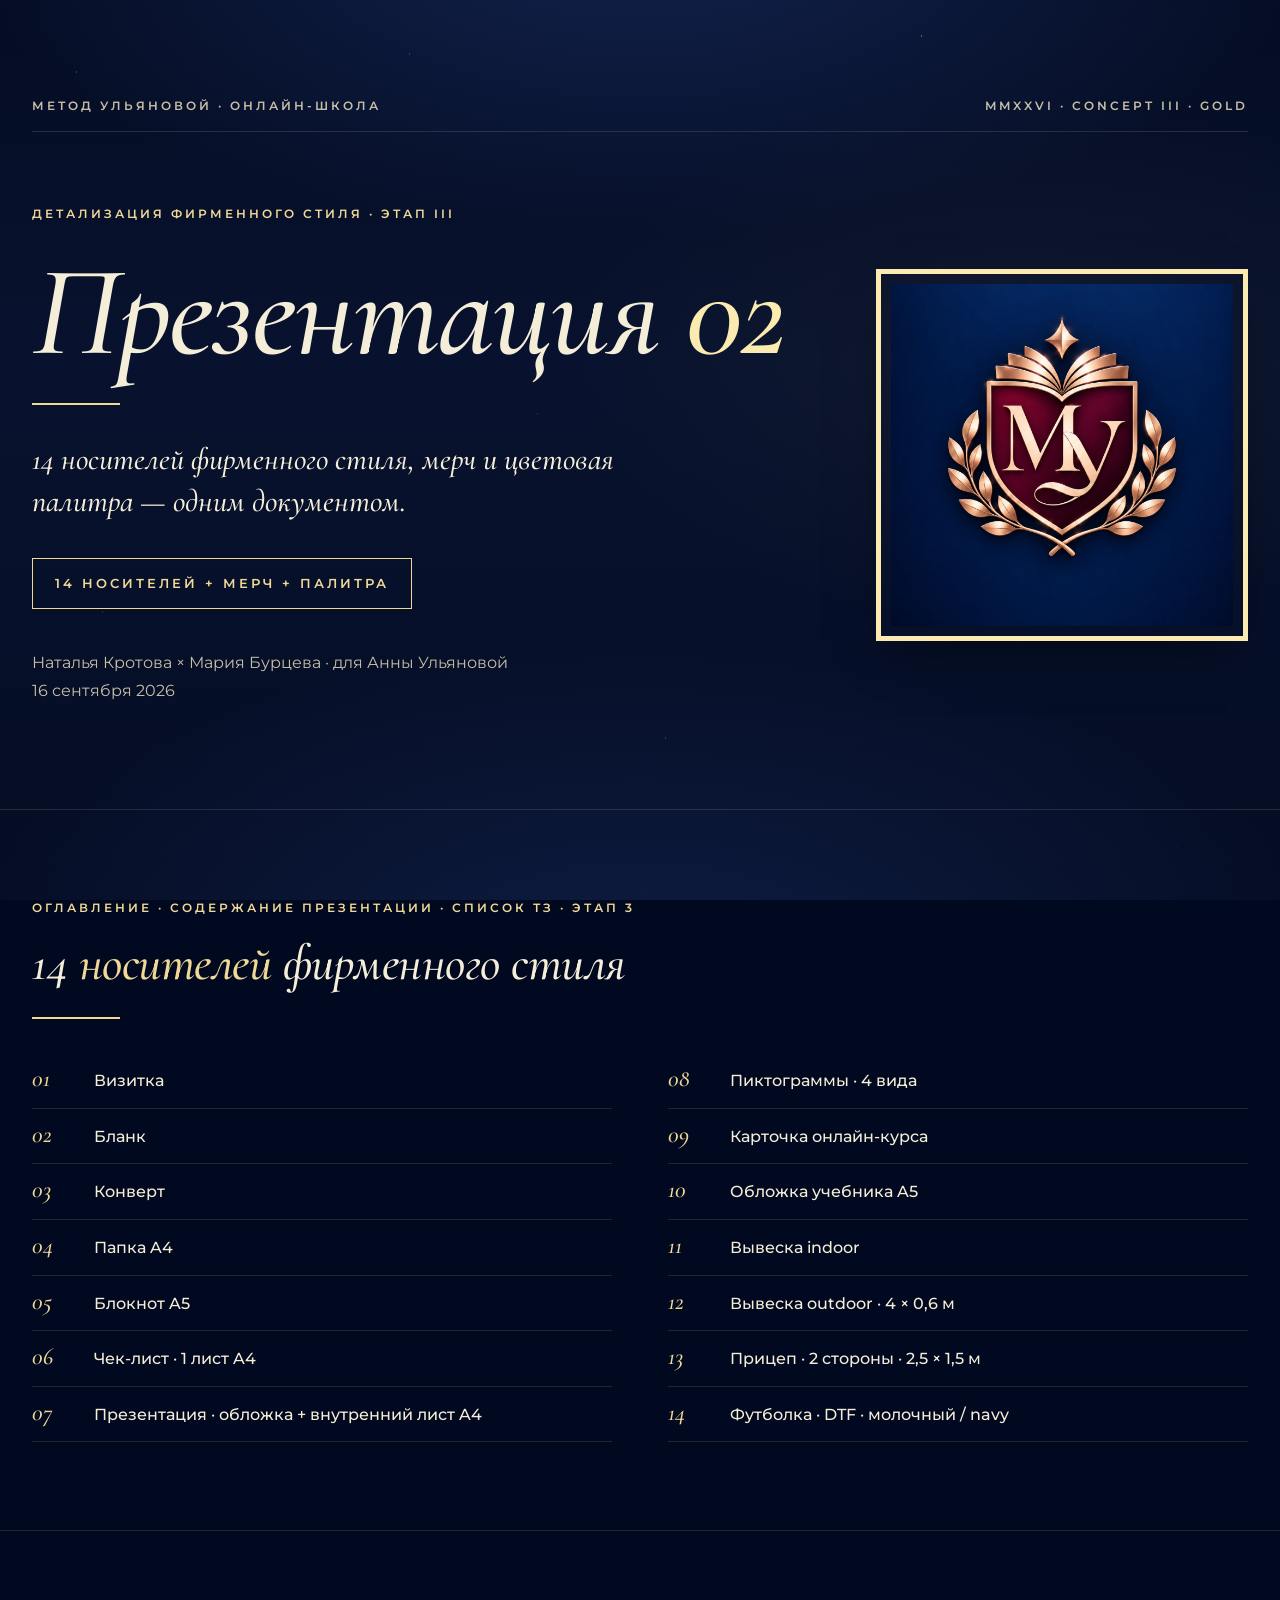
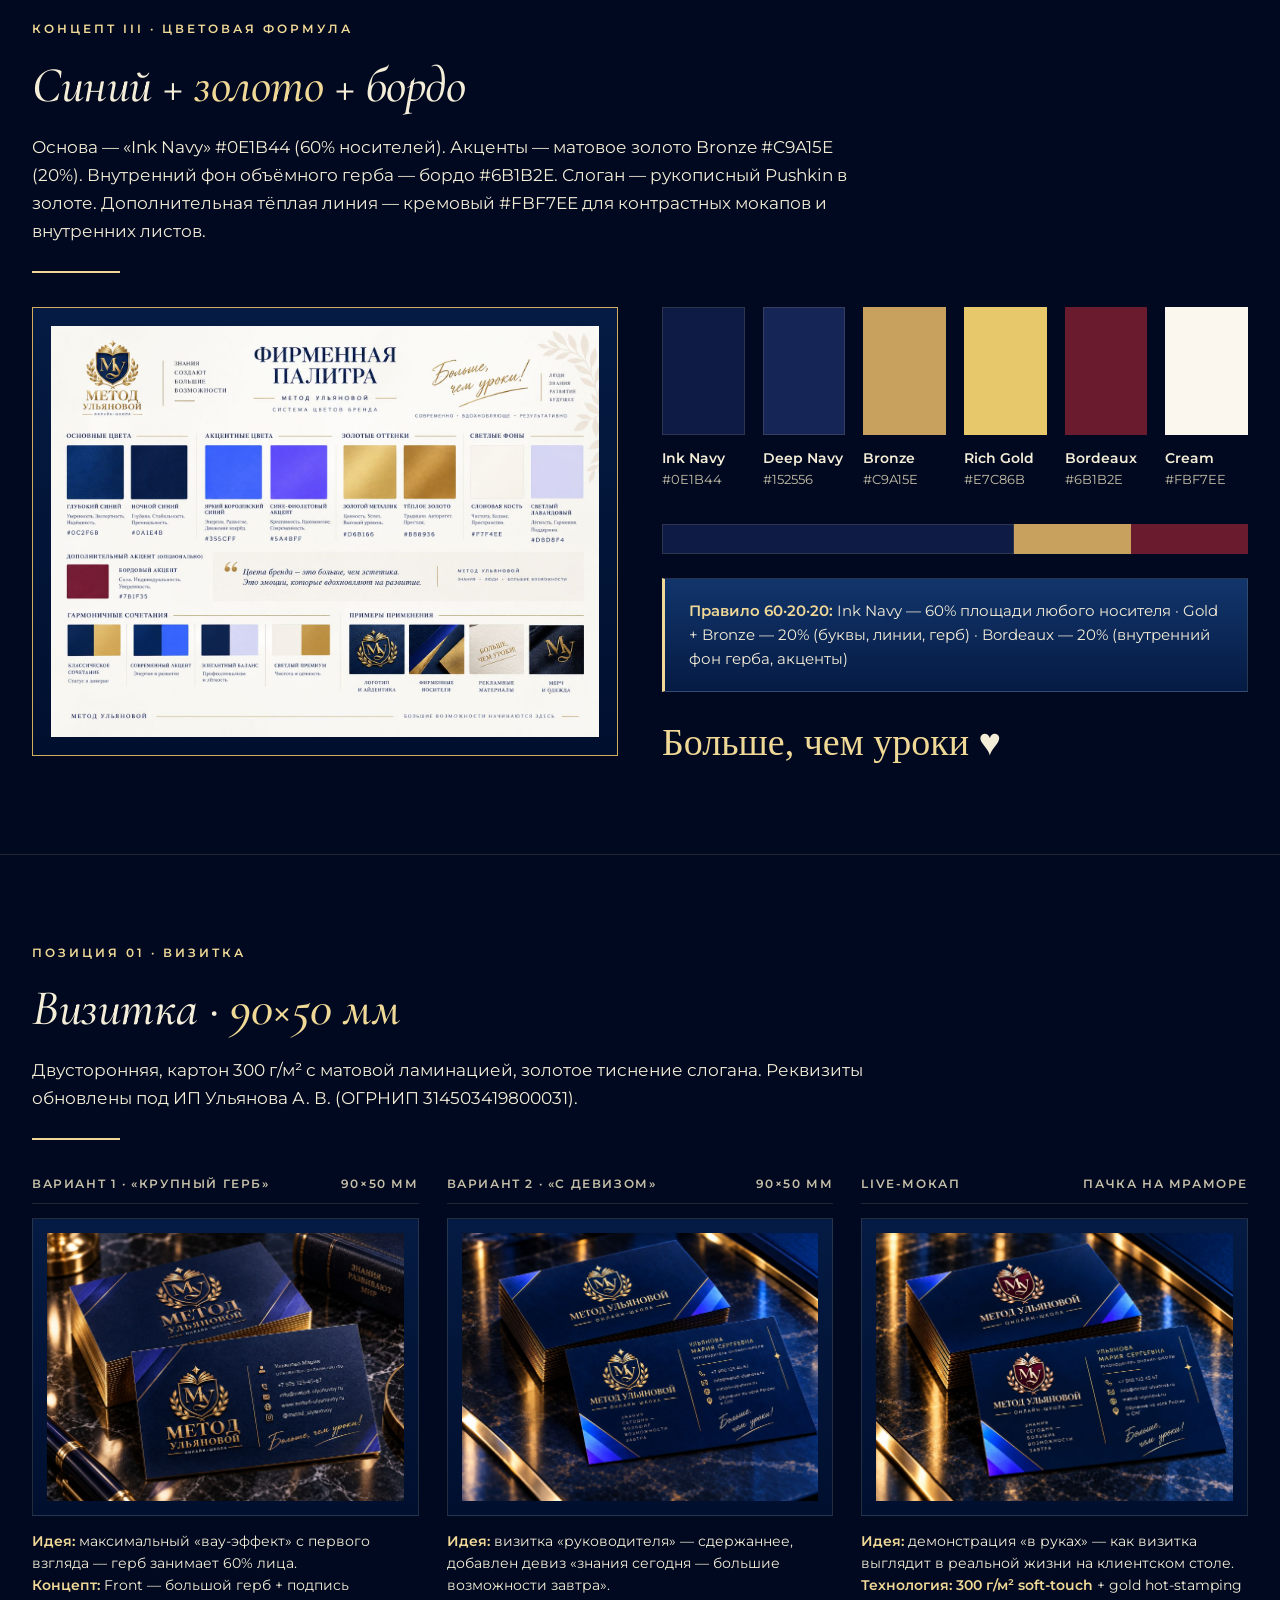
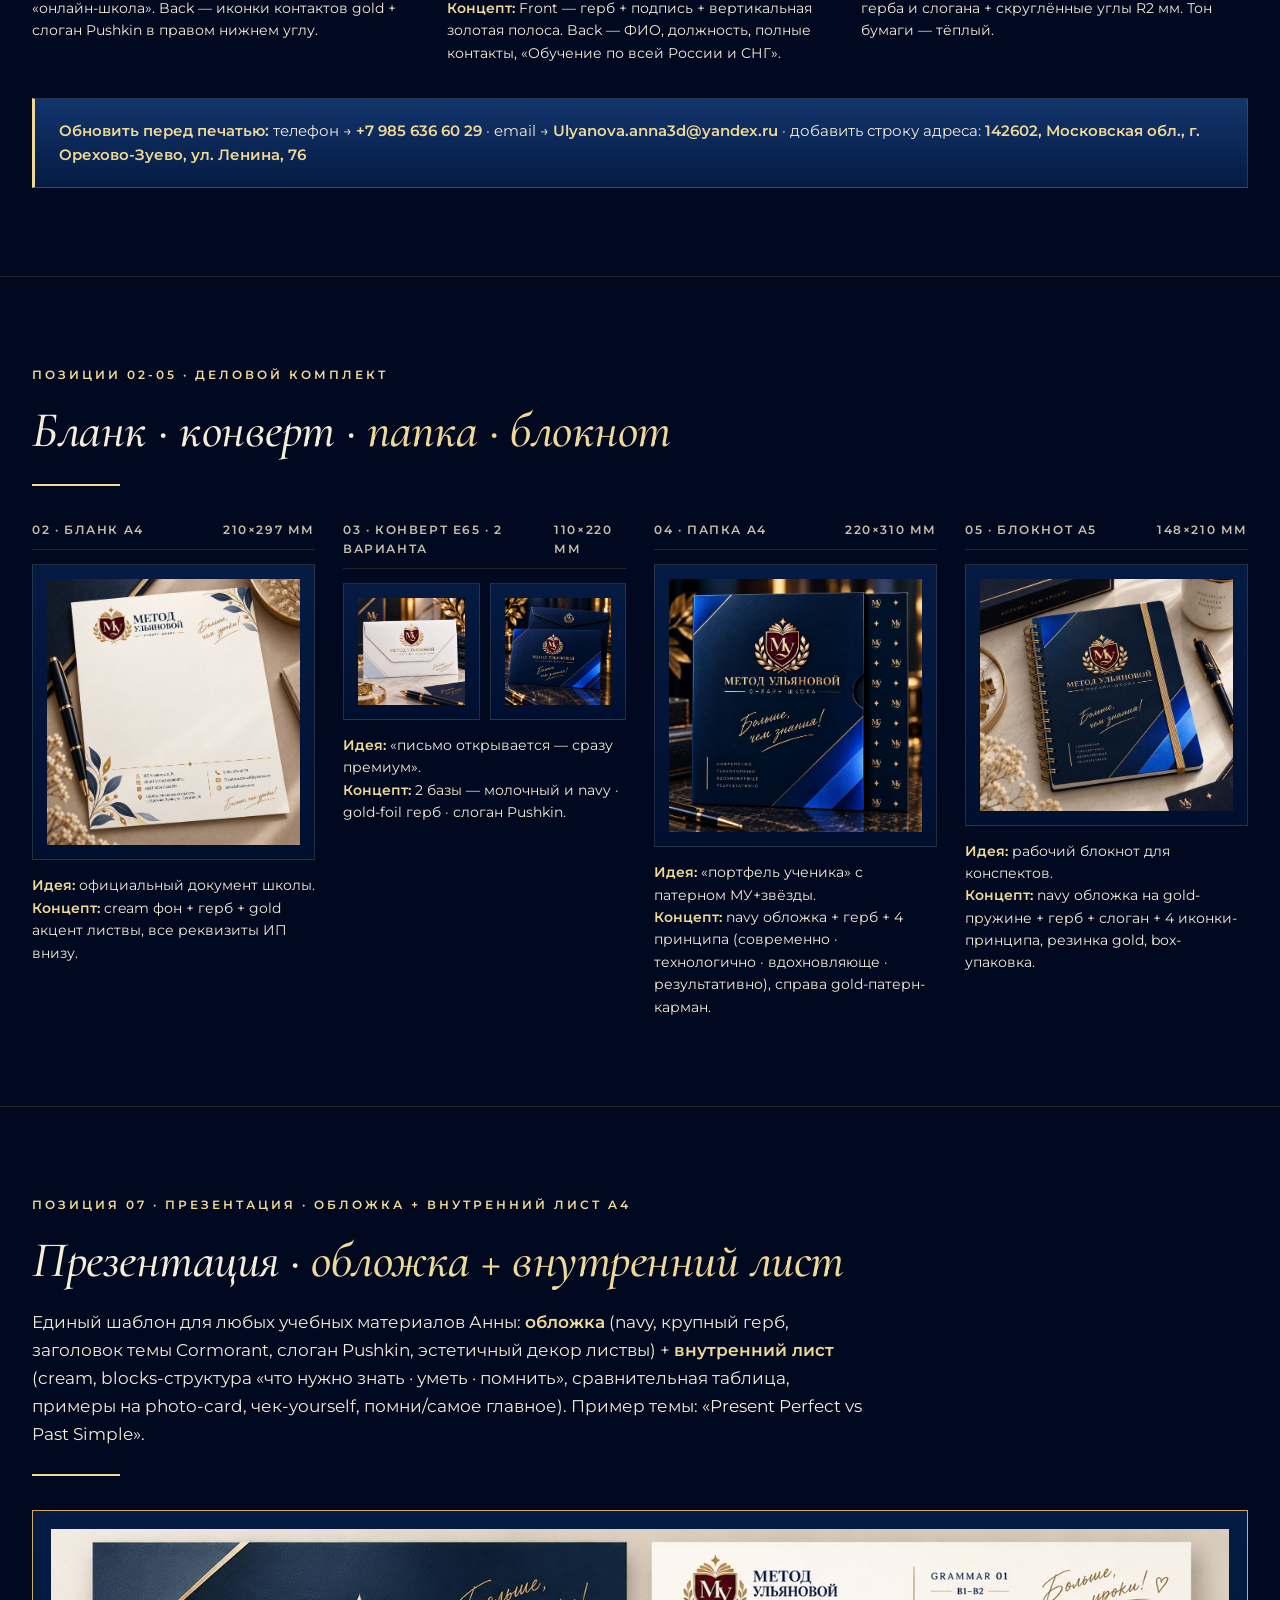
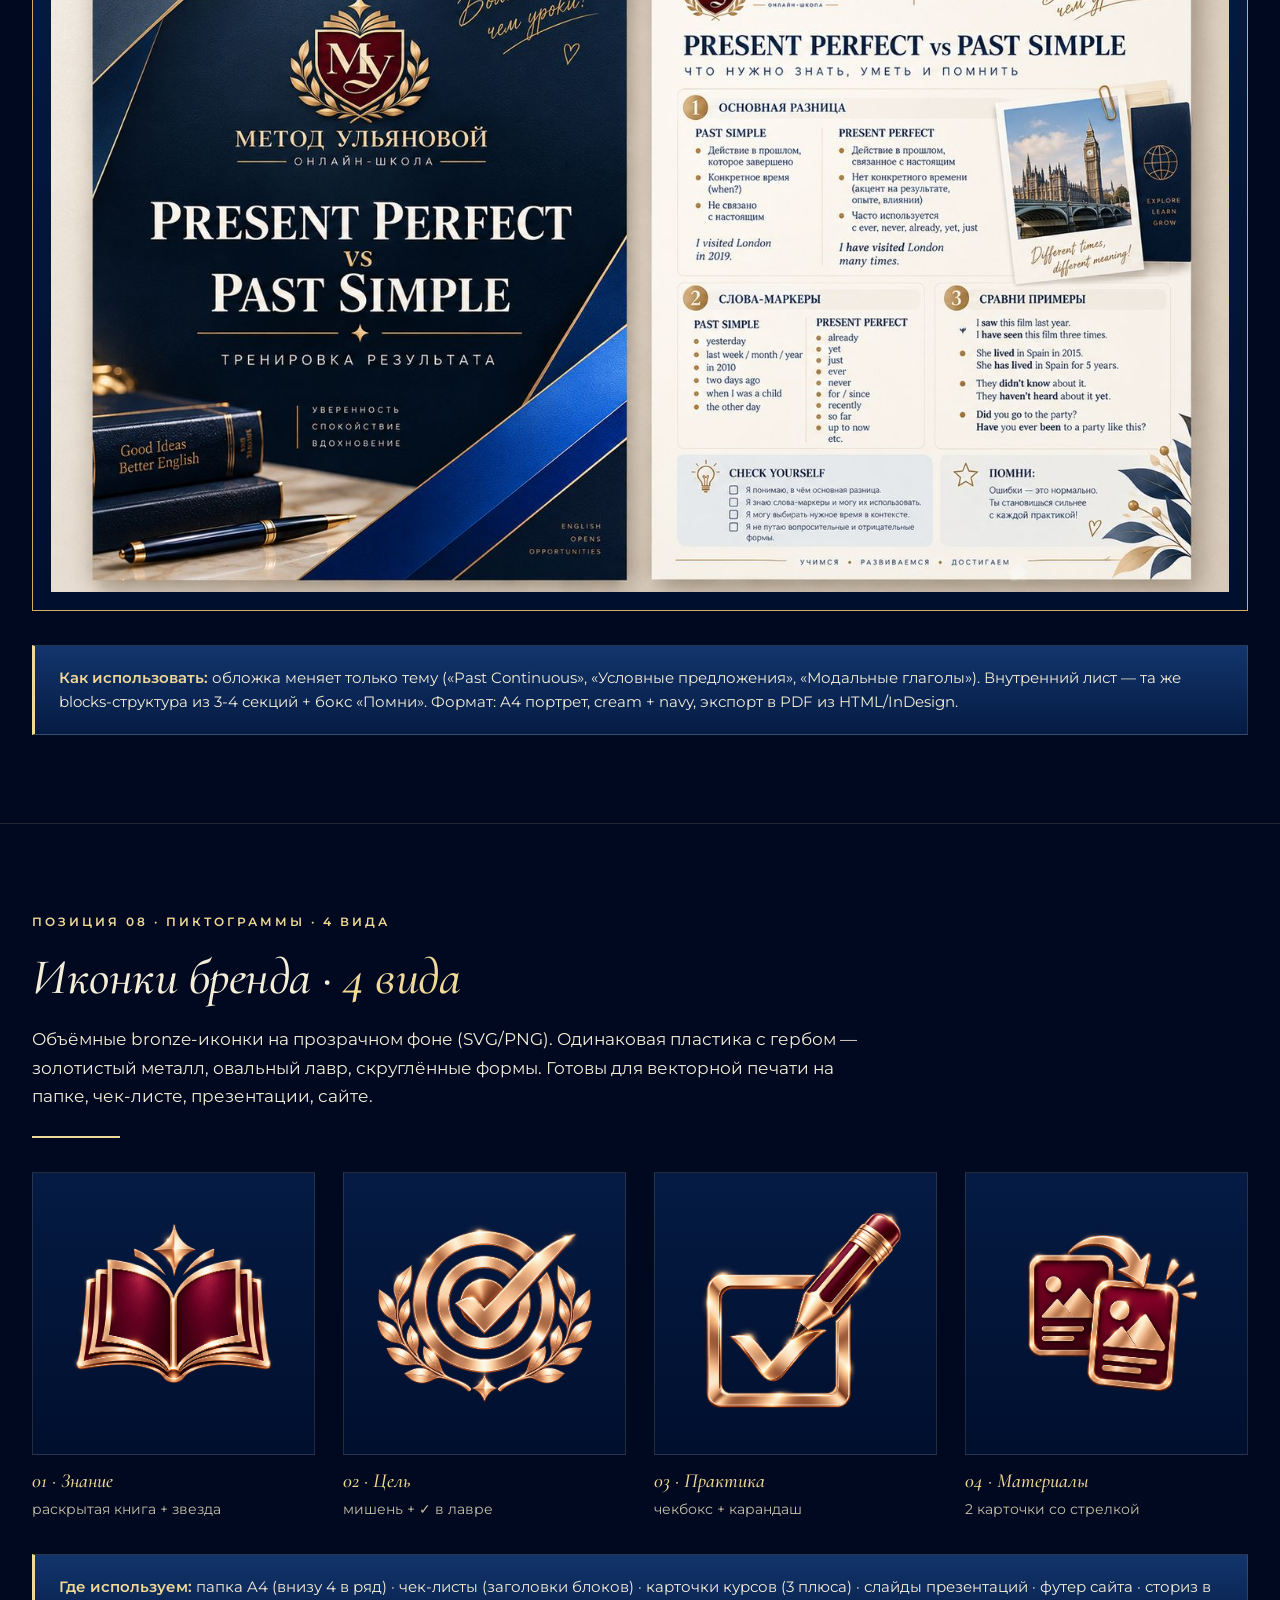
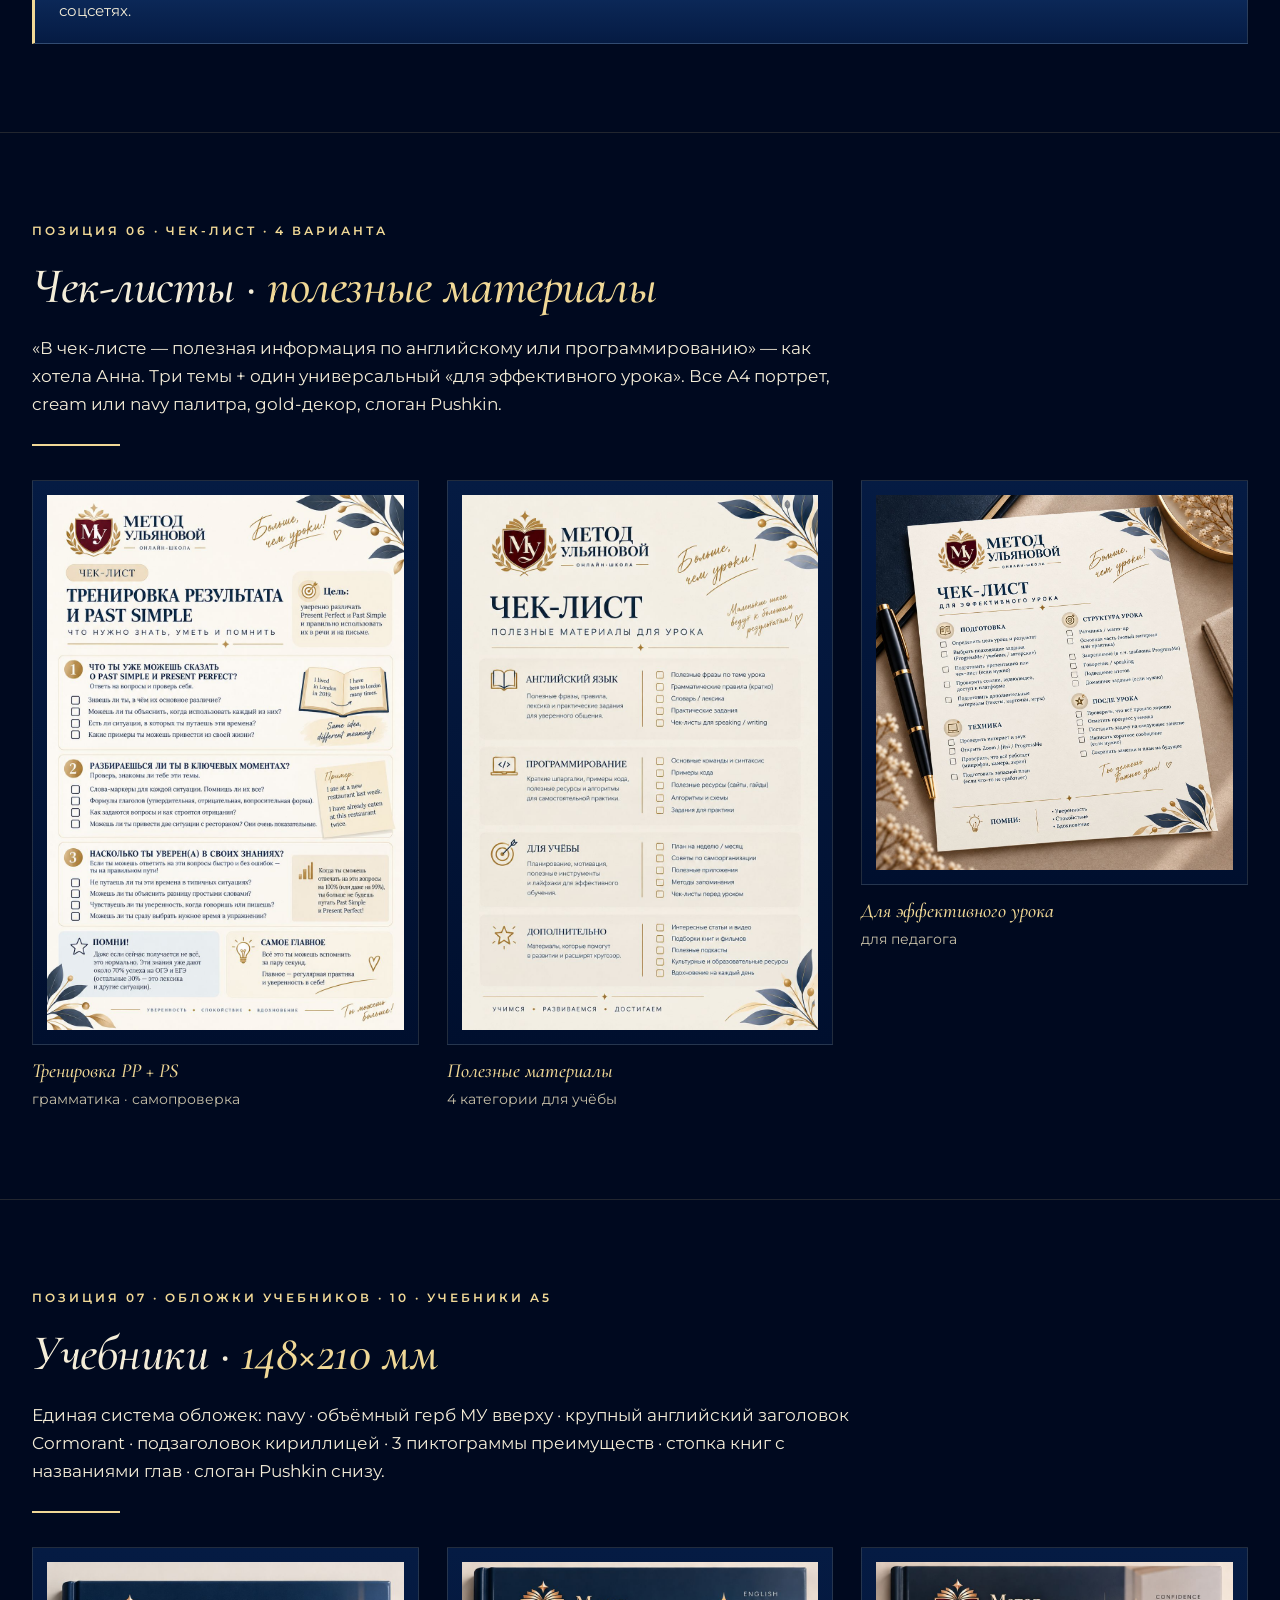
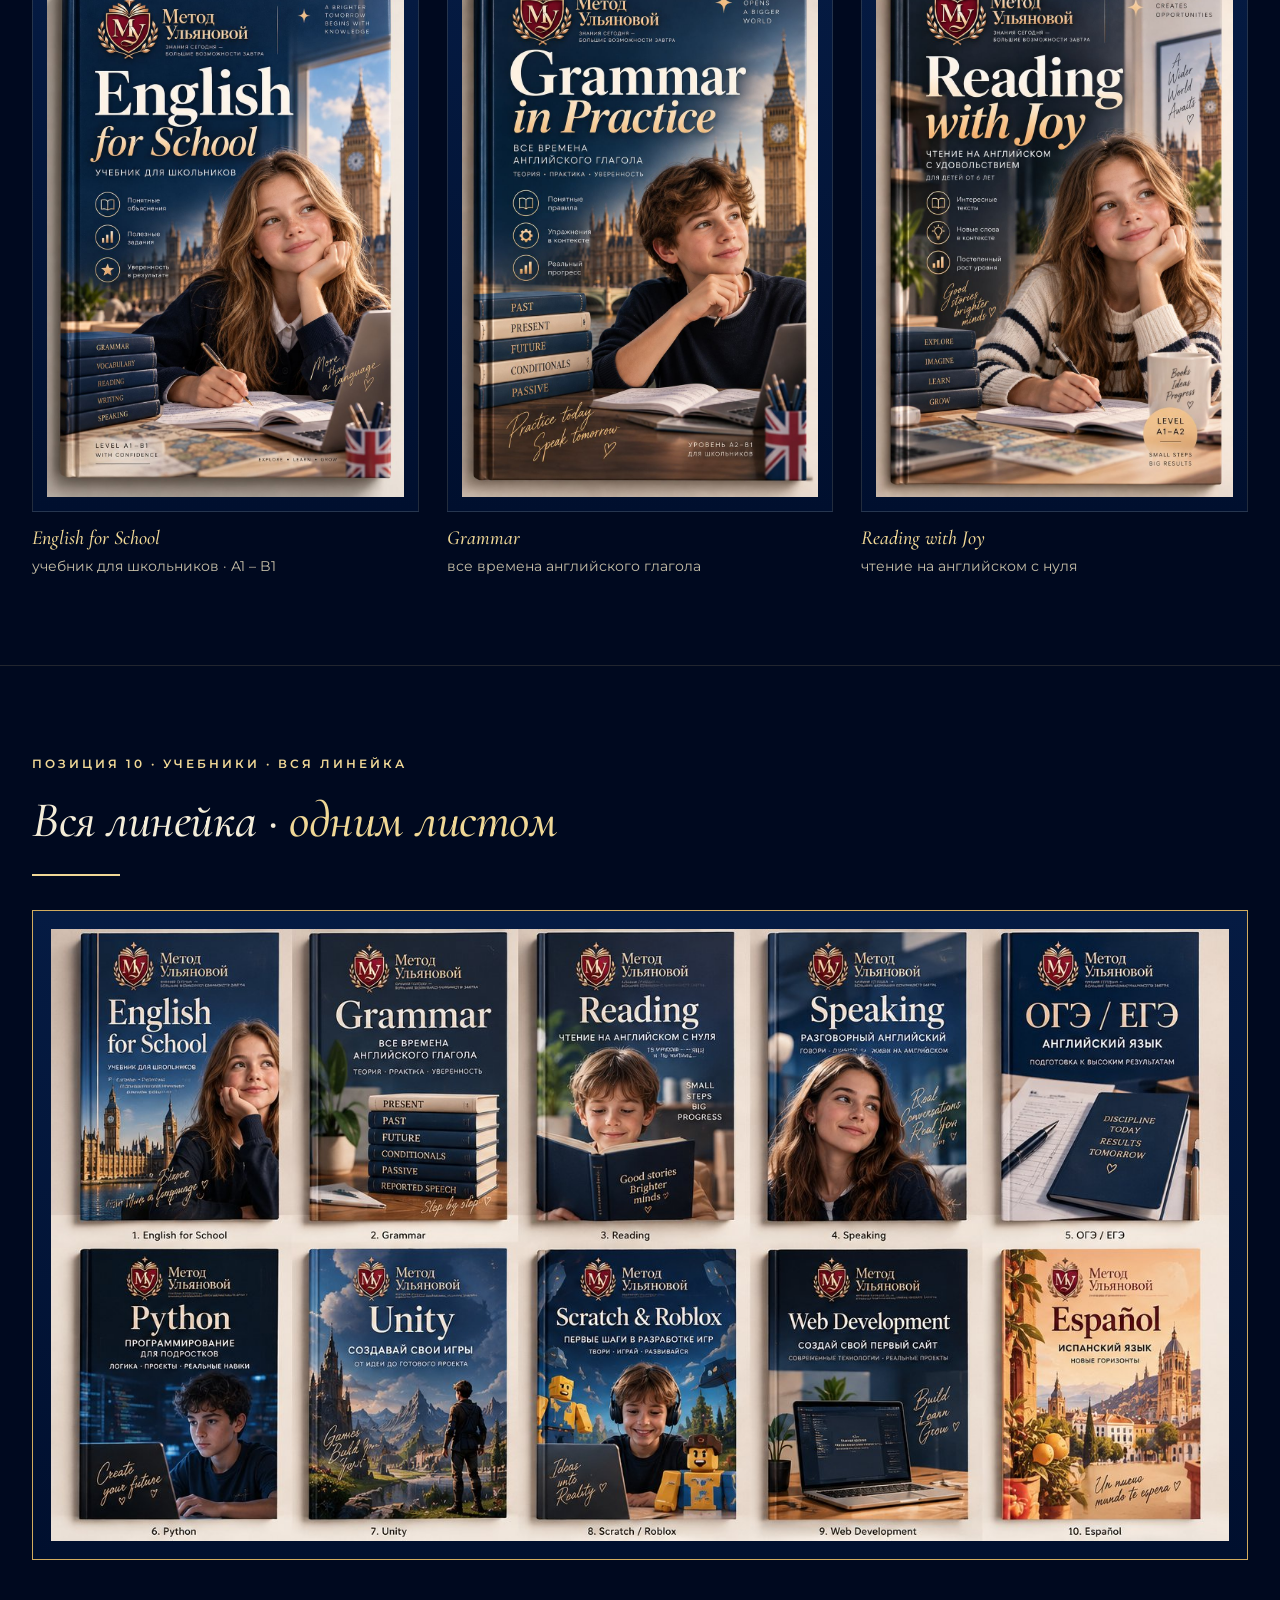
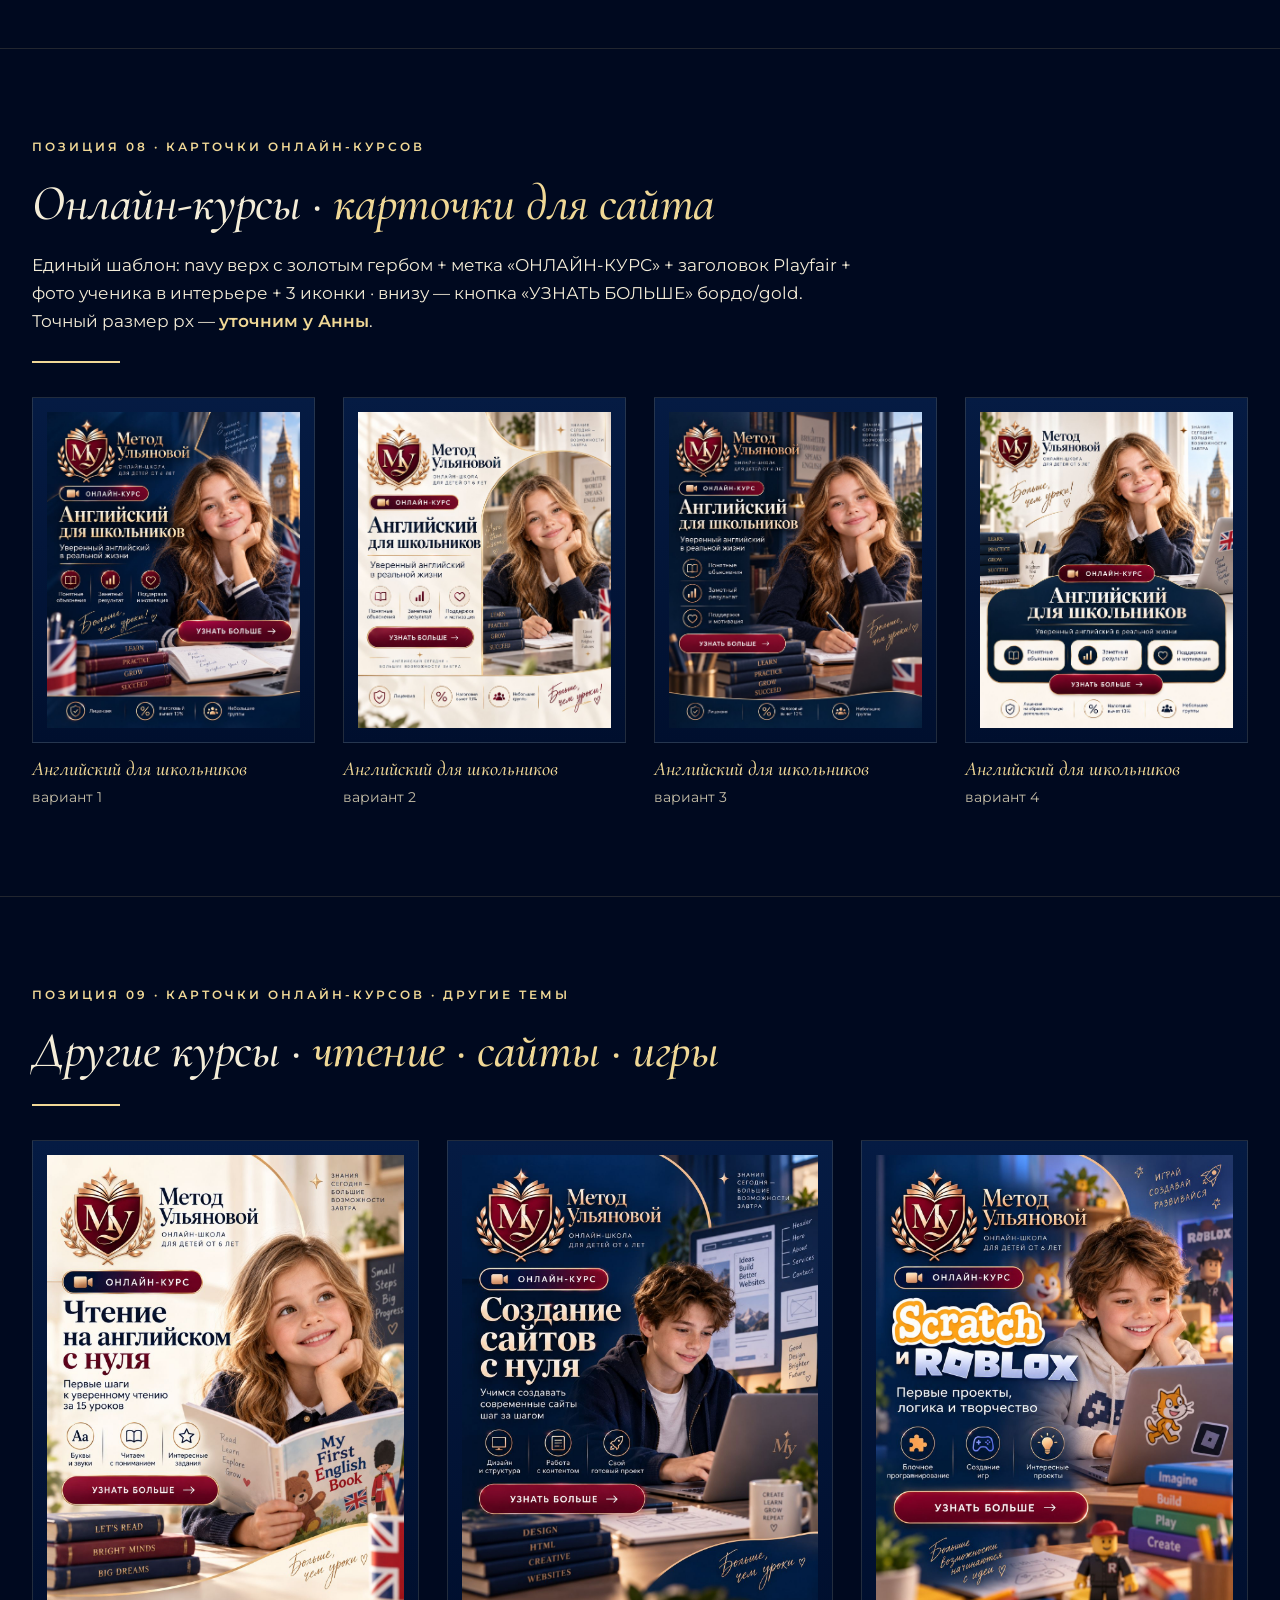
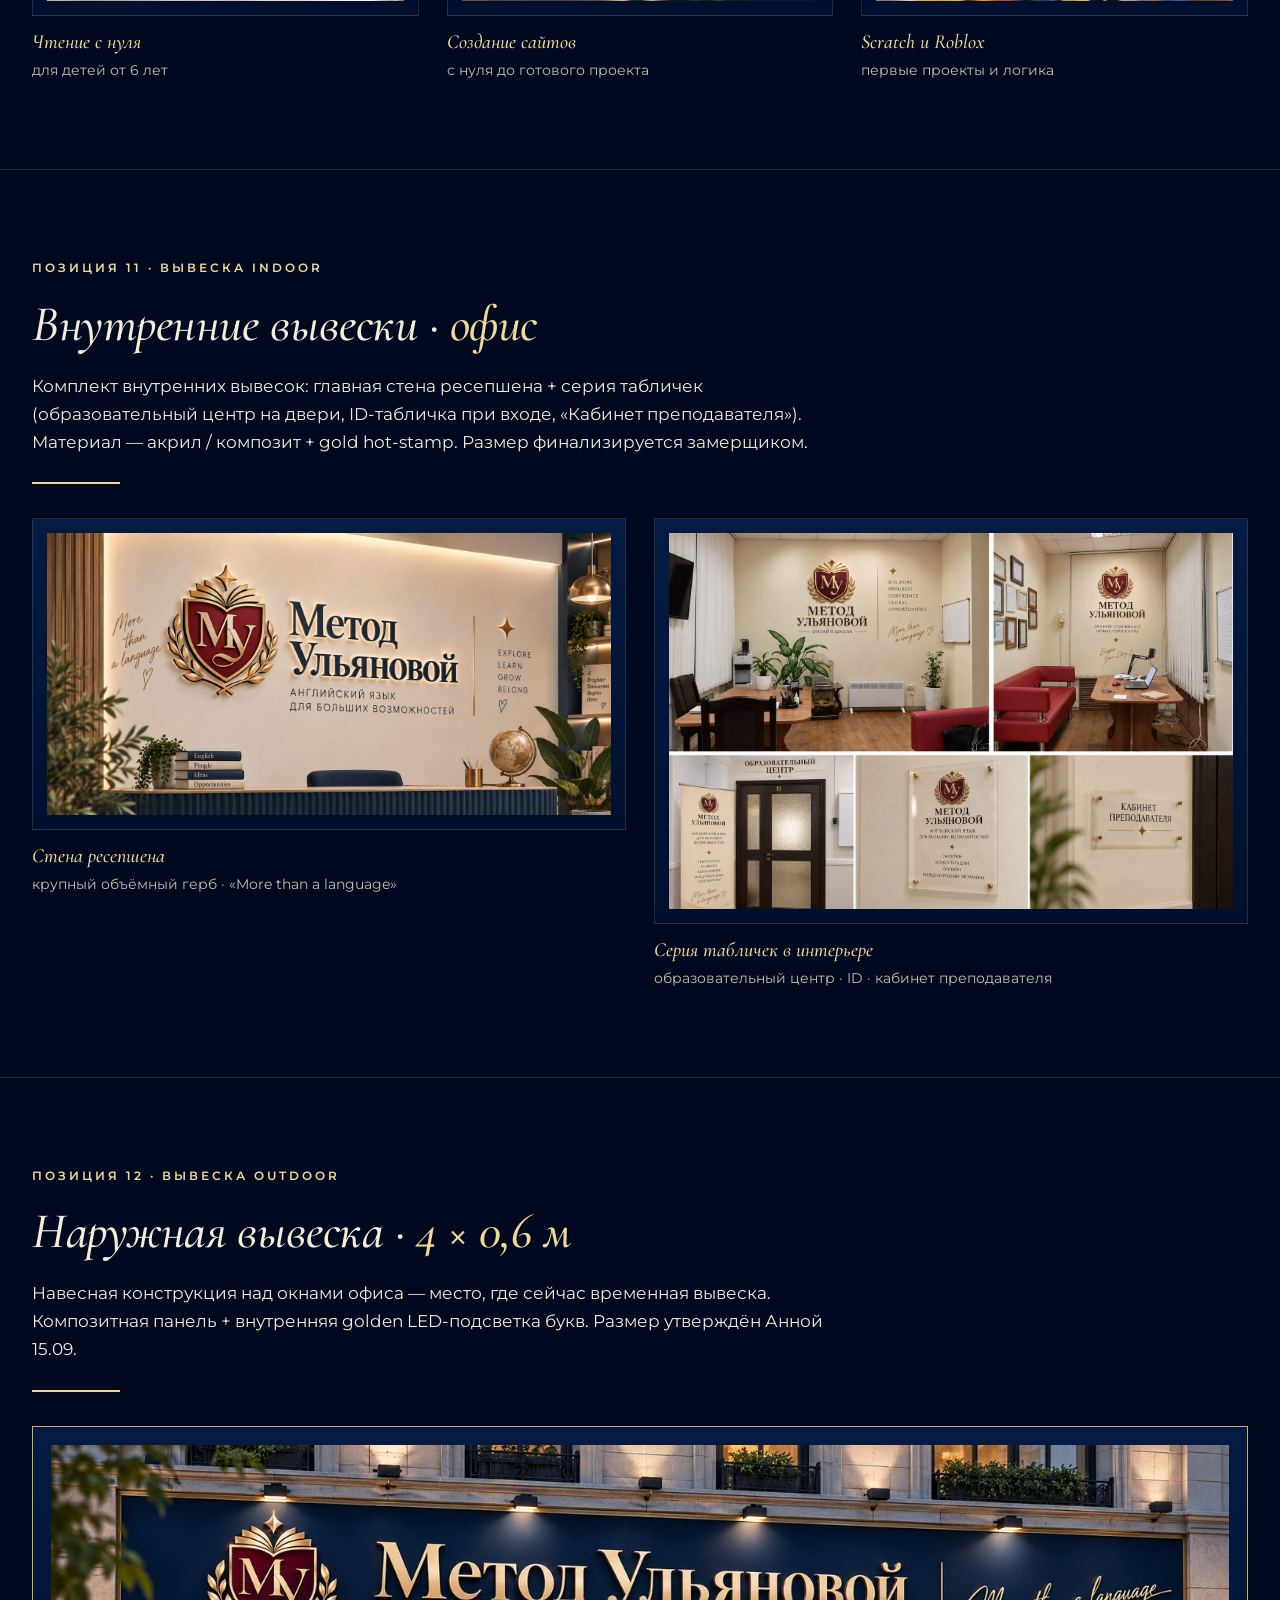
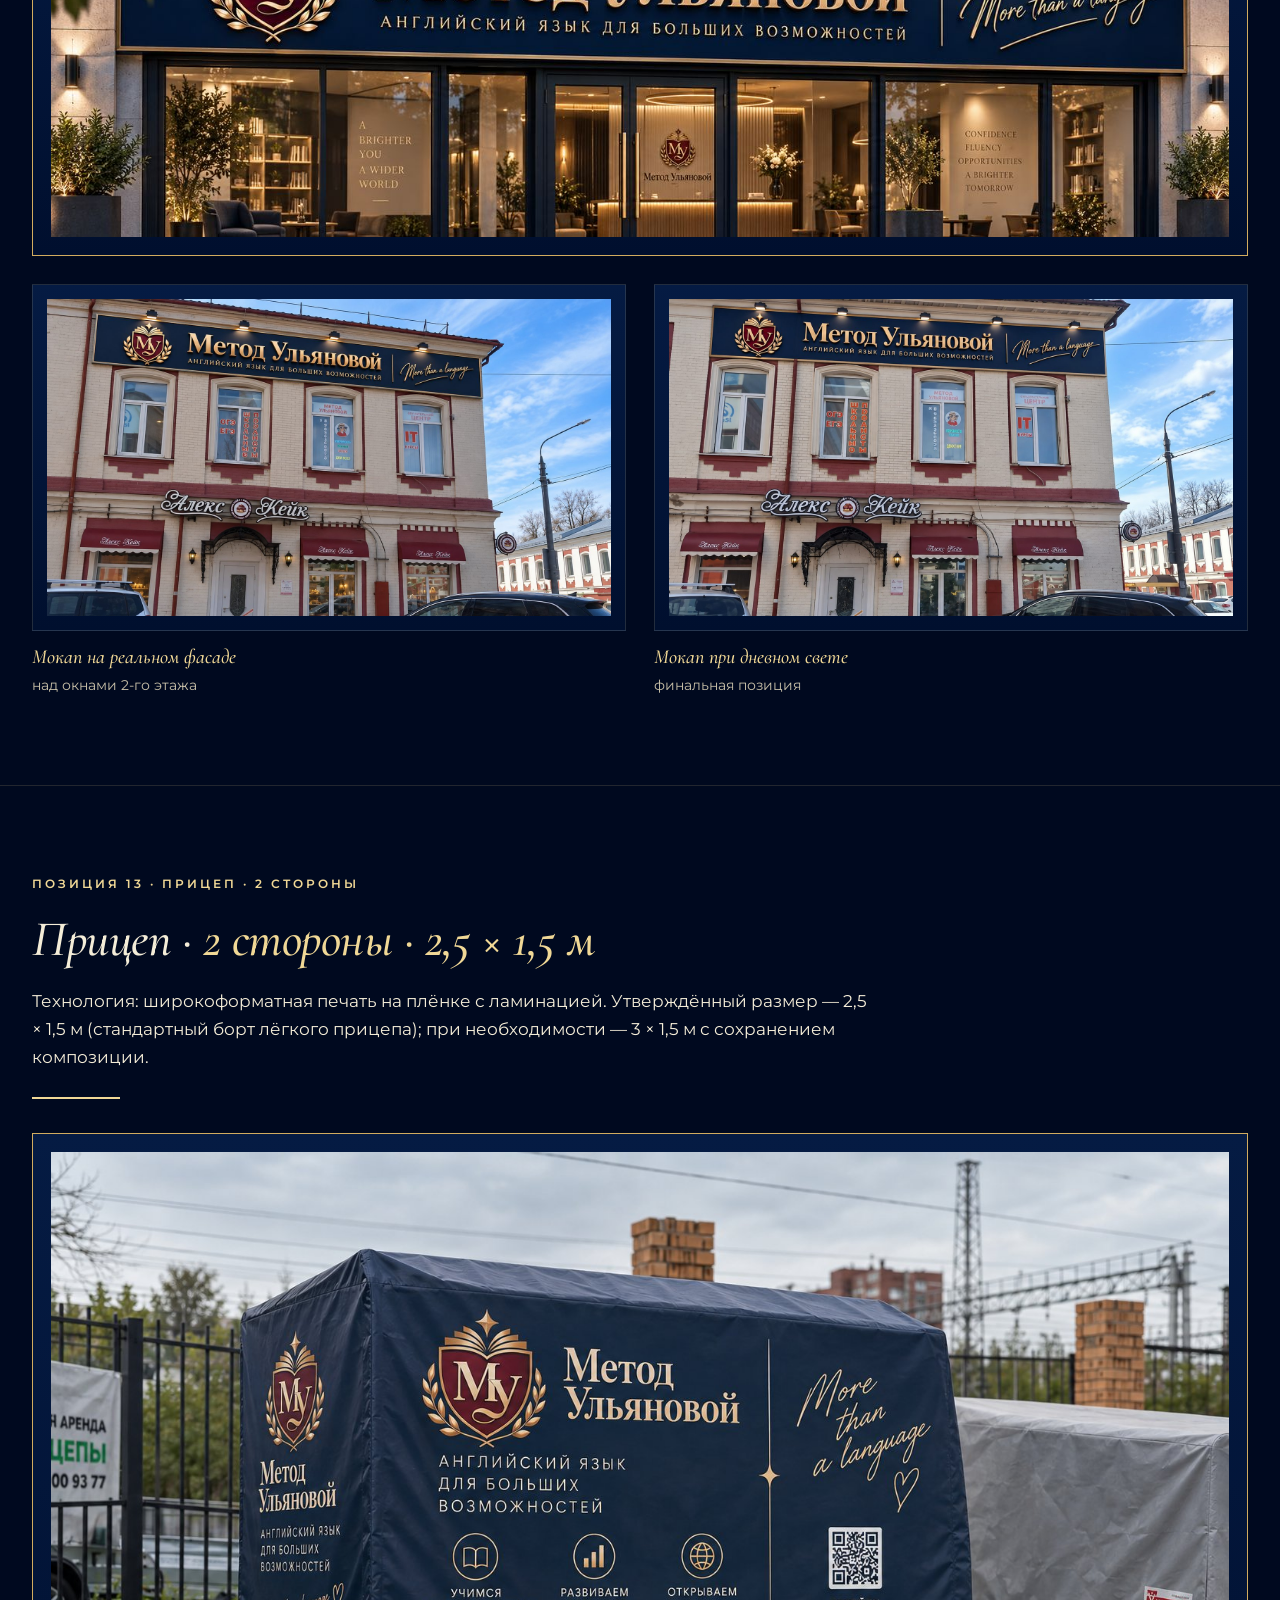
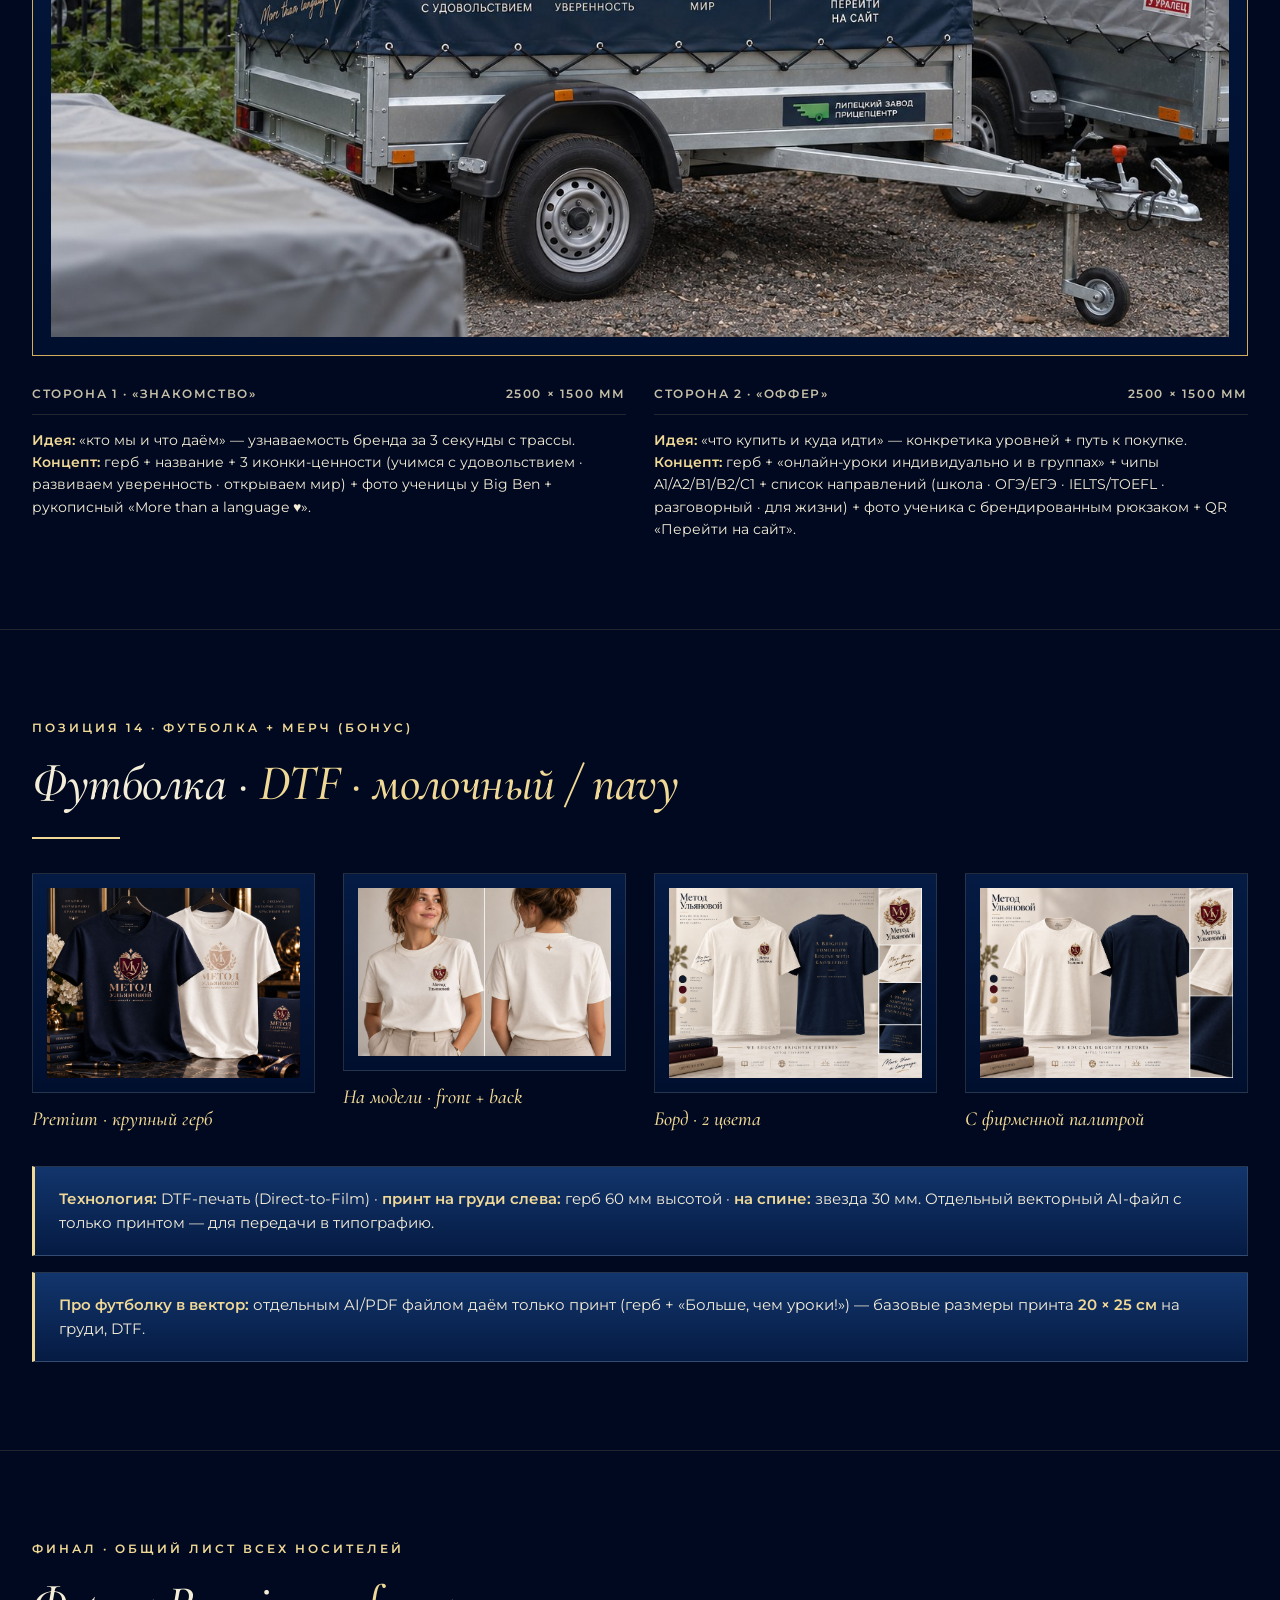
==== commit d3009b1d: "Revert "Sync etap-2-unified with presentation-2: red shield logo, updated visuals, indoor collage, П" ====
--- a/etap-2-unified.html
+++ b/etap-2-unified.html
@@ -6,7 +6,7 @@
 <title>Метод Ульяновой · Этап 2 · Выбранное в итоге</title>
 <link rel="preconnect" href="https://fonts.googleapis.com">
 <link rel="preconnect" href="https://fonts.gstatic.com" crossorigin>
-<link href="https://fonts.googleapis.com/css2?family=Prata&family=Manrope:wght@400;500;600;700&display=swap" rel="stylesheet">
+<link href="https://fonts.googleapis.com/css2?family=Cormorant+Garamond:ital,wght@0,500;0,600;1,500;1,600&family=Montserrat:wght@400;500;600;700&display=swap" rel="stylesheet">
 <style>
 @font-face{
   font-family:'Pushkin';
@@ -16,16 +16,16 @@
 }
 :root{
   --navy:#051B43;
-  --navy-2:#152556;
-  --navy-3:#0B1638;
-  --line:#27376E;
+  --navy-2:#12356C;
+  --navy-3:#000F2E;
+  --line:rgba(240, 216, 150, 0.14);
   --gold:#D2AC5F;
   --gold-2:#F0D896;
   --burgundy:#6B4A18;
   --cream:#F4EDD8;
-  --cream-2:#B9B3A4;
-  --display:'Prata', Georgia, serif;
-  --body:'Manrope', 'Helvetica Neue', Arial, sans-serif;
+  --cream-2:#C6BFA8;
+  --display:'Cormorant Garamond', 'Playfair Display', Georgia, serif;
+  --body:'Montserrat', -apple-system, Segoe UI, sans-serif;
   --script:'Pushkin', cursive;
 }
 *{ box-sizing:border-box; margin:0; padding:0; }
@@ -139,7 +139,7 @@
   font-size:12px; font-weight:600; letter-spacing:2px; text-transform:uppercase;
   padding:10px 18px;
 }
-.crest{ background:var(--burgundy); border:1px solid var(--gold); padding:22px; }
+.crest{ background:transparent; border:5px solid #FBEBB0; padding:10px; box-shadow: 0 18px 50px -18px rgba(0,0,0,0.6); }
 
 /* ---------- Оглавление ---------- */
 .toc{ display:grid; grid-template-columns:repeat(2, minmax(0,1fr)); gap:0 56px; }
@@ -200,6 +200,100 @@
   .topbar, .lightbox, .lb-close, .hint{ display:none !important; }
   .section, figure, .strip{ break-inside:avoid; }
 }
+
+/* Brand unify — italic Cormorant для заголовков */
+h1, h2, .cap-t, .toc .n, .cover h1 {
+  font-family: 'Cormorant Garamond', 'Playfair Display', Georgia, serif !important;
+  font-style: italic !important;
+  font-weight: 500 !important;
+}
+.kicker { color: #F0D896 !important; letter-spacing: 3px !important; font-weight: 600 !important; }
+.shot { background: linear-gradient(180deg, #051B43 0%, #000F2E 100%) !important; }
+.strip { background: linear-gradient(180deg, #12356C, #051B43) !important; border-left: 3px solid #F0D896 !important; }
+.strip b { color: #F0D896 !important; }
+/* Топ-панель внутри Этапа 2 не нужна — у комбо есть свои вкладки */
+.topbar { display: none !important; }
+
+
+/* Обложка Этапа 2 — крупная типографика в стиле брендбука */
+.cover .kicker {
+  font-size: 12px !important;
+  letter-spacing: 3px !important;
+  text-transform: uppercase !important;
+  color: #F0D896 !important;
+  font-weight: 600 !important;
+  margin-bottom: 26px !important;
+}
+.cover h1 {
+  font-family: 'Cormorant Garamond', 'Playfair Display', Georgia, serif !important;
+  font-style: italic !important;
+  font-weight: 500 !important;
+  font-size: clamp(64px, 10vw, 128px) !important;
+  line-height: 1 !important;
+  letter-spacing: -2px !important;
+  color: #F4EDD8 !important;
+}
+.cover h1 .g { color: #FBEBB0 !important; font-style: italic !important; }
+.cover .sub {
+  font-family: 'Cormorant Garamond', serif !important;
+  font-style: italic !important;
+  font-weight: 500 !important;
+  font-size: clamp(22px, 2.4vw, 32px) !important;
+  line-height: 1.35 !important;
+  color: #F4EDD8 !important;
+  max-width: 44ch !important;
+  margin-top: 30px !important;
+}
+.cover .tag {
+  font-size: 13px !important;
+  padding: 14px 22px !important;
+  letter-spacing: 3px !important;
+  border-color: #F0D896 !important;
+  color: #F0D896 !important;
+  margin-top: 36px !important;
+}
+.cover .meta {
+  font-size: 16px !important;
+  color: #C6BFA8 !important;
+  margin-top: 40px !important;
+  line-height: 1.75 !important;
+}
+
+
+/* Атмосфера как в Этапе 1: soft aurora + deep well + starfield */
+body::before {
+  content: '';
+  position: fixed; inset: 0; z-index: -3; pointer-events: none;
+  background:
+    radial-gradient(ellipse 90% 60% at 50% -10%, rgba(30, 55, 117, 0.55) 0%, transparent 60%),
+    radial-gradient(ellipse 60% 50% at 80% 40%, rgba(210, 172, 95, 0.05) 0%, transparent 60%),
+    radial-gradient(ellipse 100% 70% at 50% 110%, rgba(30, 55, 117, 0.4) 0%, transparent 55%),
+    linear-gradient(180deg, #050D24 0%, #08122E 40%, #050D24 100%) !important;
+}
+body::after {
+  content: '';
+  position: fixed; inset: 0; z-index: -2; pointer-events: none;
+  background-image:
+    radial-gradient(circle 1.4px at  6% 8%,  #F0D896 0%, transparent 60%),
+    radial-gradient(circle 0.9px at 18% 22%, #F4EDD8 0%, transparent 55%),
+    radial-gradient(circle 1.1px at 32% 6%,  #F0D896 0%, transparent 60%),
+    radial-gradient(circle 0.7px at 48% 18%, #F4EDD8 0%, transparent 55%),
+    radial-gradient(circle 1.5px at 72% 4%,  #F0D896 0%, transparent 60%),
+    radial-gradient(circle 0.9px at 88% 12%, #F4EDD8 0%, transparent 55%),
+    radial-gradient(circle 1.2px at 95% 30%, #F0D896 0%, transparent 60%),
+    radial-gradient(circle 0.8px at 12% 40%, #F4EDD8 0%, transparent 55%),
+    radial-gradient(circle 1.0px at 42% 46%, #F0D896 0%, transparent 60%),
+    radial-gradient(circle 0.7px at 65% 52%, #F4EDD8 0%, transparent 55%),
+    radial-gradient(circle 1.4px at 82% 62%, #F0D896 0%, transparent 60%),
+    radial-gradient(circle 1.1px at  8% 68%, #F4EDD8 0%, transparent 55%),
+    radial-gradient(circle 0.8px at 26% 76%, #F0D896 0%, transparent 60%),
+    radial-gradient(circle 1.2px at 52% 82%, #F4EDD8 0%, transparent 55%),
+    radial-gradient(circle 0.9px at 74% 88%, #F0D896 0%, transparent 60%),
+    radial-gradient(circle 1.0px at 92% 94%, #F4EDD8 0%, transparent 55%);
+  opacity: .85;
+}
+body { background: #00091F !important; }
+
 </style>
 </head>
 <body>
@@ -258,11 +352,11 @@
       <a href="#business"><span class="n">03</span><span class="t">Конверт</span></a>
       <a href="#books"><span class="n">10</span><span class="t">Обложка учебника A5</span></a>
       <a href="#business"><span class="n">04</span><span class="t">Папка A4</span></a>
-      <a href="#indoor"><span class="n">11</span><span class="t">Вывеска indoor · 100 × 40 см</span></a>
+      <a href="#indoor"><span class="n">11</span><span class="t">Вывеска indoor</span></a>
       <a href="#business"><span class="n">05</span><span class="t">Блокнот A5</span></a>
       <a href="#outdoor"><span class="n">12</span><span class="t">Вывеска outdoor · 4 × 0,6 м</span></a>
       <a href="#checklists"><span class="n">06</span><span class="t">Чек-лист · 1 лист A4</span></a>
-      <a href="#trailer"><span class="n">13</span><span class="t">Прицеп · 2 стороны · 3 × 1,5 м</span></a>
+      <a href="#trailer"><span class="n">13</span><span class="t">Прицеп · 2 стороны · 2,5 × 1,5 м</span></a>
       <a href="#presentation"><span class="n">07</span><span class="t">Презентация · обложка + внутренний лист A4</span></a>
       <a href="#merch"><span class="n">14</span><span class="t">Футболка · DTF · молочный / navy</span></a>
     </div>
@@ -275,7 +369,7 @@
     <div class="kicker">Концепт III · цветовая формула</div>
     <h2>Синий + <span class="g">золото</span> + бордо</h2>
     <div class="lead">
-      Основа — «Ink Navy» #051B43 (60% носителей). Акценты — матовое золото Bronze #D2AC5F (20%). Внутренний фон объёмного герба — бордо #6B4A18. Слоган — рукописный Pushkin в золоте. Дополнительная тёплая линия — кремовый #F4EDD8 для контрастных мокапов и внутренних листов.
+      Основа — «Ink Navy» #0E1B44 (60% носителей). Акценты — матовое золото Bronze #C9A15E (20%). Внутренний фон объёмного герба — бордо #6B1B2E. Слоган — рукописный Pushkin в золоте. Дополнительная тёплая линия — кремовый #FBF7EE для контрастных мокапов и внутренних листов.
     </div>
     <div class="rule"></div>
 
@@ -286,35 +380,35 @@
       <div>
         <div class="swatches">
           <div>
-            <div class="chip" style="background:#051B43;border:1px solid var(--line);"></div>
-            <div class="sw-n">Ink Navy</div><div class="sw-h">#051B43</div>
+            <div class="chip" style="background:#0E1B44;border:1px solid var(--line);"></div>
+            <div class="sw-n">Ink Navy</div><div class="sw-h">#0E1B44</div>
           </div>
           <div>
             <div class="chip" style="background:#152556;border:1px solid var(--line);"></div>
             <div class="sw-n">Deep Navy</div><div class="sw-h">#152556</div>
           </div>
           <div>
-            <div class="chip" style="background:#D2AC5F;"></div>
-            <div class="sw-n">Bronze</div><div class="sw-h">#D2AC5F</div>
+            <div class="chip" style="background:#C9A15E;"></div>
+            <div class="sw-n">Bronze</div><div class="sw-h">#C9A15E</div>
           </div>
           <div>
-            <div class="chip" style="background:#F0D896;"></div>
-            <div class="sw-n">Rich Gold</div><div class="sw-h">#F0D896</div>
+            <div class="chip" style="background:#E7C86B;"></div>
+            <div class="sw-n">Rich Gold</div><div class="sw-h">#E7C86B</div>
           </div>
           <div>
-            <div class="chip" style="background:#6B4A18;"></div>
-            <div class="sw-n">Bordeaux</div><div class="sw-h">#6B4A18</div>
+            <div class="chip" style="background:#6B1B2E;"></div>
+            <div class="sw-n">Bordeaux</div><div class="sw-h">#6B1B2E</div>
           </div>
           <div>
-            <div class="chip" style="background:#F4EDD8;"></div>
-            <div class="sw-n">Cream</div><div class="sw-h">#F4EDD8</div>
+            <div class="chip" style="background:#FBF7EE;"></div>
+            <div class="sw-n">Cream</div><div class="sw-h">#FBF7EE</div>
           </div>
         </div>
 
         <div class="bar">
-          <div style="width:60%;background:#051B43;border:1px solid var(--line);"></div>
-          <div style="width:20%;background:#D2AC5F;"></div>
-          <div style="width:20%;background:#6B4A18;"></div>
+          <div style="width:60%;background:#0E1B44;border:1px solid var(--line);"></div>
+          <div style="width:20%;background:#C9A15E;"></div>
+          <div style="width:20%;background:#6B1B2E;"></div>
         </div>
 
         <div class="strip" style="margin-top:24px;">
@@ -339,11 +433,21 @@
     </div>
     <div class="rule"></div>
 
-    <div style="max-width:520px; margin:0 auto;">
-      <figure>
-        <div class="cap-row"><span>Вариант · «Красный герб МУ»</span><span>90×50 мм</span></div>
-        <div class="shot"><img src="assets/lite/01-vizitka-red-shield.png" alt="Визитка красный герб МУ"></div>
-        <div class="note"><span class="g">Идея:</span> геральдический щит бордо + золото на глубоком navy — представительно, «школа с историей».<br><span class="g">Концепт:</span> Front — крупный герб МУ + название + подпайка «онлайн-школа». Back — герб-эхо слева, справа контакты gold-иконками, слоган «Больше, чем уроки!» рукописной Bad Script в правом нижнем углу.</div>
+    <div class="grid g3">
+      <figure>
+        <div class="cap-row"><span>Вариант 1 · «Крупный герб»</span><span>90×50 мм</span></div>
+        <div class="shot"><img src="assets/lite/01-vizitka-v1.jpg" alt="Визитка вариант 1"></div>
+        <div class="note"><span class="g">Идея:</span> максимальный «вау-эффект» с первого взгляда — герб занимает 60% лица.<br><span class="g">Концепт:</span> Front — большой герб + подпись «онлайн-школа». Back — иконки контактов gold + слоган Pushkin в правом нижнем углу.</div>
+      </figure>
+      <figure>
+        <div class="cap-row"><span>Вариант 2 · «С девизом»</span><span>90×50 мм</span></div>
+        <div class="shot"><img src="assets/lite/01-vizitka-v2.jpg" alt="Визитка вариант 2"></div>
+        <div class="note"><span class="g">Идея:</span> визитка «руководителя» — сдержаннее, добавлен девиз «знания сегодня — большие возможности завтра».<br><span class="g">Концепт:</span> Front — герб + подпись + вертикальная золотая полоса. Back — ФИО, должность, полные контакты, «Обучение по всей России и СНГ».</div>
+      </figure>
+      <figure>
+        <div class="cap-row"><span>Live-мокап</span><span>пачка на мраморе</span></div>
+        <div class="shot"><img src="assets/lite/vizitka-mockup.jpg" alt="Визитка мокап на мраморе"></div>
+        <div class="note"><span class="g">Идея:</span> демонстрация «в руках» — как визитка выглядит в реальной жизни на клиентском столе.<br><span class="g">Технология:</span> <b>300 г/м² soft-touch</b> + gold hot-stamping герба и слогана + скруглённые углы R2 мм. Тон бумаги — тёплый.</div>
       </figure>
     </div>
 
@@ -363,23 +467,26 @@
     <div class="grid g4">
       <figure>
         <div class="cap-row"><span>02 · Бланк A4</span><span>210×297 мм</span></div>
-        <div class="shot"><img src="assets/lite/blank-a4-red-shield.png" alt="Бланк A4 · красный герб МУ"></div>
+        <div class="shot"><img src="assets/lite/blank-a4.jpg" alt="Бланк A4 фирменный"></div>
         <div class="note"><span class="g">Идея:</span> официальный документ школы.<br><span class="g">Концепт:</span> cream фон + герб + gold акцент листвы, все реквизиты ИП внизу.</div>
       </figure>
       <figure>
         <div class="cap-row"><span>03 · Конверт E65 · 2 варианта</span><span>110×220 мм</span></div>
-        <div class="shot"><img src="assets/lite/envelopes-e65-v2.png" alt="Конверты E65 · молочный + navy с красным гербом МУ"></div>
-        <div class="note"><span class="g">Идея:</span> «письмо открывается — сразу премиум».<br><span class="g">Концепт:</span> 2 базы — молочный и navy · красный герб МУ + gold-foil · подпись «онлайн-школа».</div>
-      </figure>
-      <figure>
-        <div class="cap-row"><span>04 · Папка A4</span><span>A4 верт. · без вырубки</span></div>
-        <div class="shot"><img src="assets/lite/folder-a4-v2.png" alt="Папка A4 · красный герб МУ"></div>
-        <div class="note"><span class="g">Идея:</span> «портфель ученика» — navy обложка + красный герб + 4 принципа, справа gold-паттерн МУ+звёзды.<br><span class="g">Слоган:</span> «Больше, чем знания!» рукописной Bad Script.</div>
+        <div style="display:grid;grid-template-columns:repeat(2, minmax(0,1fr));gap:10px;">
+          <div class="shot"><img src="assets/lite/envelope-e65.jpg" alt="Конверт молочный"></div>
+          <div class="shot"><img src="assets/lite/envelope-navy.jpg" alt="Конверт navy"></div>
+        </div>
+        <div class="note"><span class="g">Идея:</span> «письмо открывается — сразу премиум».<br><span class="g">Концепт:</span> 2 базы — молочный и navy · gold-foil герб · слоган Pushkin.</div>
+      </figure>
+      <figure>
+        <div class="cap-row"><span>04 · Папка A4</span><span>220×310 мм</span></div>
+        <div class="shot"><img src="assets/lite/folder-a4.jpg" alt="Папка A4 с патерном"></div>
+        <div class="note"><span class="g">Идея:</span> «портфель ученика» с патерном МУ+звёзды.<br><span class="g">Концепт:</span> navy обложка + герб + 4 принципа (современно · технологично · вдохновляюще · результативно), справа gold-патерн-карман.</div>
       </figure>
       <figure>
         <div class="cap-row"><span>05 · Блокнот A5</span><span>148×210 мм</span></div>
-        <div class="shot"><img src="assets/lite/notebook-a5-v2.png" alt="Блокнот A5 · navy + красный герб"></div>
-        <div class="note"><span class="g">Идея:</span> рабочий блокнот для конспектов.<br><span class="g">Концепт:</span> navy обложка + красный герб МУ + слоган «Больше, чем знания!» + 4 принципа, gold-резинка, box-упаковка «Больше, чем уроки!».</div>
+        <div class="shot"><img src="assets/lite/notebook-a5.jpg" alt="Блокнот A5 на пружине"></div>
+        <div class="note"><span class="g">Идея:</span> рабочий блокнот для конспектов.<br><span class="g">Концепт:</span> navy обложка на gold-пружине + герб + слоган + 4 иконки-принципа, резинка gold, box-упаковка.</div>
       </figure>
     </div>
   </div>
@@ -395,17 +502,13 @@
     </div>
     <div class="rule"></div>
 
-    <div class="grid g2">
-      <figure>
-        <div class="cap-row"><span>Обложка</span><span>297×210 мм · A4 гориз.</span></div>
-        <div class="shot"><img src="assets/lite/presentation-cover-v2.png" alt="Презентация · обложка"></div>
-      </figure>
-      <figure>
-        <div class="cap-row"><span>Внутренний лист</span><span>297×210 мм · A4 гориз.</span></div>
-        <div class="shot"><img src="assets/lite/presentation-inner-v2.png" alt="Презентация · внутренний лист"></div>
-      </figure>
-    </div>
-
+    <figure>
+      <div class="shot hero dark"><img src="assets/lite/checklist-pp-vs-ps-2sides.jpg" alt="Презентация · обложка + внутренний лист A4"></div>
+    </figure>
+
+    <div class="strip">
+      <b>Как использовать:</b> обложка меняет только тему («Past Continuous», «Условные предложения», «Модальные глаголы»). Внутренний лист — та же blocks-структура из 3-4 секций + бокс «Помни». Формат: A4 портрет, cream + navy, экспорт в PDF из HTML/InDesign.
+    </div>
   </div>
 </section>
 
@@ -447,26 +550,27 @@
 <!-- ===================== 06 · ЧЕК-ЛИСТЫ ===================== -->
 <section class="section" id="checklists">
   <div class="wrap">
-    <div class="kicker">Позиция 06 · Чек-лист</div>
-    <h2>Чек-лист · <span class="g">полезный материал</span></h2>
-    <div class="lead">
-      «В чек-листе — полезная информация по английскому» — как хотела Анна. A4 портрет, cream или navy палитра, gold-декор, слоган Pushkin.
-    </div>
-    <div class="rule"></div>
-
-    <div class="grid g2">
-      <figure>
-        <div class="cap-row"><span>Вариант 1</span><span>210×297 мм</span></div>
-        <div class="shot"><img src="assets/lite/checklist-geometric-v2.png" alt="Чек-лист · вариант 1"></div>
-        <figcaption><div class="cap-t">Тренировка результата и PS</div><div class="cap-s">геометрия бланка · молочный фон</div></figcaption>
-      </figure>
-      <figure>
-        <div class="cap-row"><span>Вариант 2</span><span>210×297 мм</span></div>
-        <div class="shot"><img src="assets/lite/checklist-geometric-v2b.png" alt="Чек-лист · вариант 2"></div>
-        <figcaption><div class="cap-t">Тренировка результата и PS</div><div class="cap-s">геометрия бланка · молочный фон</div></figcaption>
-      </figure>
-    </div>
-
+    <div class="kicker">Позиция 06 · Чек-лист · 4 варианта</div>
+    <h2>Чек-листы · <span class="g">полезные материалы</span></h2>
+    <div class="lead">
+      «В чек-листе — полезная информация по английскому или программированию» — как хотела Анна. Три темы + один универсальный «для эффективного урока». Все A4 портрет, cream или navy палитра, gold-декор, слоган Pushkin.
+    </div>
+    <div class="rule"></div>
+
+    <div class="grid g3">
+      <figure>
+        <div class="shot"><img src="assets/lite/checklist-pp-training.jpg" alt="Тренировка Present Perfect и Past Simple"></div>
+        <figcaption><div class="cap-t">Тренировка PP + PS</div><div class="cap-s">грамматика · самопроверка</div></figcaption>
+      </figure>
+      <figure>
+        <div class="shot"><img src="assets/lite/checklist-materials.jpg" alt="Полезные материалы"></div>
+        <figcaption><div class="cap-t">Полезные материалы</div><div class="cap-s">4 категории для учёбы</div></figcaption>
+      </figure>
+      <figure>
+        <div class="shot"><img src="assets/lite/checklist-lesson-prep.jpg" alt="Для эффективного урока"></div>
+        <figcaption><div class="cap-t">Для эффективного урока</div><div class="cap-s">для педагога</div></figcaption>
+      </figure>
+    </div>
   </div>
 </section>
 
@@ -480,17 +584,33 @@
     </div>
     <div class="rule"></div>
 
-    <div class="grid g2">
+    <div class="grid g3">
       <figure>
         <div class="shot"><img src="assets/lite/uch-english-school.jpg" alt="English for School"></div>
         <figcaption><div class="cap-t">English for School</div><div class="cap-s">учебник для школьников · A1 – B1</div></figcaption>
       </figure>
       <figure>
+        <div class="shot"><img src="assets/lite/uch-grammar.jpg" alt="Grammar"></div>
+        <figcaption><div class="cap-t">Grammar</div><div class="cap-s">все времена английского глагола</div></figcaption>
+      </figure>
+      <figure>
         <div class="shot"><img src="assets/lite/uch-reading-joy.jpg" alt="Reading with Joy"></div>
         <figcaption><div class="cap-t">Reading with Joy</div><div class="cap-s">чтение на английском с нуля</div></figcaption>
       </figure>
     </div>
-
+  </div>
+</section>
+
+<!-- ===================== 10+ · КОЛЛАЖ ===================== -->
+<section class="section" id="collage">
+  <div class="wrap">
+    <div class="kicker">Позиция 10 · Учебники · вся линейка</div>
+    <h2>Вся линейка · <span class="g">одним листом</span></h2>
+    <div class="rule"></div>
+
+    <figure>
+      <div class="shot hero"><img src="assets/lite/composite-15.jpg" alt="Все учебники и носители · коллаж"></div>
+    </figure>
   </div>
 </section>
 
@@ -504,17 +624,48 @@
     </div>
     <div class="rule"></div>
 
-    <div class="grid g2">
-      <figure>
-        <div class="shot"><img src="assets/lite/card-a-v2.webp" alt="Английский для школьников"></div>
-        <figcaption><div class="cap-t">Английский для школьников</div><div class="cap-s">красный герб МУ</div></figcaption>
-      </figure>
-      <figure>
-        <div class="shot"><img src="assets/lite/card-programming-v2.png" alt="Программирование для детей"></div>
-        <figcaption><div class="cap-t">Программирование для детей</div><div class="cap-s">от первых навыков до собственных игр и сайтов</div></figcaption>
-      </figure>
-    </div>
-
+    <div class="grid g4">
+      <figure>
+        <div class="shot"><img src="assets/lite/card-a.jpg" alt="Английский для школьников · вар. 1"></div>
+        <figcaption><div class="cap-t">Английский для школьников</div><div class="cap-s">вариант 1</div></figcaption>
+      </figure>
+      <figure>
+        <div class="shot"><img src="assets/lite/card-b.jpg" alt="Английский для школьников · вар. 2"></div>
+        <figcaption><div class="cap-t">Английский для школьников</div><div class="cap-s">вариант 2</div></figcaption>
+      </figure>
+      <figure>
+        <div class="shot"><img src="assets/lite/card-d.jpg" alt="Английский для школьников · вар. 3"></div>
+        <figcaption><div class="cap-t">Английский для школьников</div><div class="cap-s">вариант 3</div></figcaption>
+      </figure>
+      <figure>
+        <div class="shot"><img src="assets/lite/card-e.jpg" alt="Английский для школьников · вар. 4"></div>
+        <figcaption><div class="cap-t">Английский для школьников</div><div class="cap-s">вариант 4</div></figcaption>
+      </figure>
+    </div>
+  </div>
+</section>
+
+<!-- ===================== 09 · ДРУГИЕ КУРСЫ ===================== -->
+<section class="section" id="courses-more">
+  <div class="wrap">
+    <div class="kicker">Позиция 09 · Карточки онлайн-курсов · другие темы</div>
+    <h2>Другие курсы · <span class="g">чтение · сайты · игры</span></h2>
+    <div class="rule"></div>
+
+    <div class="grid g3">
+      <figure>
+        <div class="shot"><img src="assets/lite/card-reading.jpg" alt="Чтение с нуля"></div>
+        <figcaption><div class="cap-t">Чтение с нуля</div><div class="cap-s">для детей от 6 лет</div></figcaption>
+      </figure>
+      <figure>
+        <div class="shot"><img src="assets/lite/card-web.jpg" alt="Создание сайтов с нуля"></div>
+        <figcaption><div class="cap-t">Создание сайтов</div><div class="cap-s">с нуля до готового проекта</div></figcaption>
+      </figure>
+      <figure>
+        <div class="shot"><img src="assets/lite/card-c.jpg" alt="Scratch и Roblox"></div>
+        <figcaption><div class="cap-t">Scratch и Roblox</div><div class="cap-s">первые проекты и логика</div></figcaption>
+      </figure>
+    </div>
   </div>
 </section>
 
@@ -524,20 +675,19 @@
     <div class="kicker">Позиция 11 · Вывеска indoor</div>
     <h2>Внутренние вывески · <span class="g">офис</span></h2>
     <div class="lead">
-      Настенная вывеска ресепшена, стена с сертификатами, дверной баннер, акриловая табличка «Образовательный центр» — <b>одобрены</b>. Осталась одна открытая позиция.
-    </div>
-    <div class="rule"></div>
-
-    <figure>
-      <div class="shot"><img src="assets/lite/indoor-collage.png" alt="Внутренние вывески · коллаж 5 видов"></div>
-    </figure>
-
-    <div style="margin-top:20px;padding:20px 24px;background:rgba(200,50,50,.22);border:2px solid #ff6b6b;border-radius:8px;font-size:15px;line-height:1.6;color:#fff;">
-      <div style="font:800 22px/1.2 Cormorant Garamond, serif;letter-spacing:2px;text-transform:uppercase;color:#ff6b6b;margin-bottom:10px;">🔴 ПЕРЕДЕЛАТЬ · только «Кабинет преподавателя»</div>
-      <div><b>Что осталось:</b> вариант <b>с логотипом над дверью кабинета преподавателя</b> — сейчас на месте только маленькая акриловая табличка с текстом.</div>
-      <div style="margin-top:8px;"><b>Размер (по ТЗ):</b> 1000 × 400 мм · горизонталь</div>
-      <div style="margin-top:12px;padding-top:10px;border-top:1px dashed #ff6b6b;font-weight:600;color:#ffd6c8;">⏱ БУДЕТ СДЕЛАНО ЗАВТРА ПОСЛЕ 10 УТРА — сегодня отдыхаем ♥ (сели лимиты генерации)</div>
-      <div style="margin-top:8px;color:#c8e6b8;font-size:13px;"><b>Всё остальное одобрено:</b> настенная ресепшена · стена с сертификатами · дверной баннер · табличка «Образовательный центр» · оформление штор.</div>
+      Комплект внутренних вывесок: главная стена ресепшена + серия табличек (образовательный центр на двери, ID-табличка при входе, «Кабинет преподавателя»). Материал — акрил / композит + gold hot-stamp. Размер финализируется замерщиком.
+    </div>
+    <div class="rule"></div>
+
+    <div class="grid g2">
+      <figure>
+        <div class="shot"><img src="assets/lite/vyv-indoor.jpg" alt="Вывеска indoor · ресепшн"></div>
+        <figcaption><div class="cap-t">Стена ресепшена</div><div class="cap-s">крупный объёмный герб · «More than a language»</div></figcaption>
+      </figure>
+      <figure>
+        <div class="shot"><img src="assets/lite/vyv-indoor-2.jpg" alt="Внутренние таблички"></div>
+        <figcaption><div class="cap-t">Серия табличек в интерьере</div><div class="cap-s">образовательный центр · ID · кабинет преподавателя</div></figcaption>
+      </figure>
     </div>
   </div>
 </section>
@@ -552,13 +702,20 @@
     </div>
     <div class="rule"></div>
 
-    <div style="max-width:720px; margin:0 auto;">
+    <figure style="margin-bottom:28px;">
+      <div class="shot hero"><img src="assets/lite/vyv-outdoor.jpg" alt="Вывеска outdoor · концепт"></div>
+    </figure>
+
+    <div class="grid g2">
+      <figure>
+        <div class="shot"><img src="assets/lite/vyv-outdoor-2.jpg" alt="Мокап на фасаде · день"></div>
+        <figcaption><div class="cap-t">Мокап на реальном фасаде</div><div class="cap-s">над окнами 2-го этажа</div></figcaption>
+      </figure>
       <figure>
         <div class="shot"><img src="assets/lite/vyv-outdoor-3.jpg" alt="Мокап на фасаде · утро"></div>
         <figcaption><div class="cap-t">Мокап при дневном свете</div><div class="cap-s">финальная позиция</div></figcaption>
       </figure>
     </div>
-
   </div>
 </section>
 
@@ -566,9 +723,9 @@
 <section class="section" id="trailer">
   <div class="wrap">
     <div class="kicker">Позиция 13 · Прицеп · 2 стороны</div>
-    <h2>Прицеп · <span class="g">2 стороны · 3 × 1,5 м</span></h2>
-    <div class="lead">
-      Технология: широкоформатная печать на плёнке с ламинацией. Утверждённый Анной 15.09 размер — <b>3 × 1,5 м</b> (можно и 2,5 × 1,5 м с сохранением композиции).
+    <h2>Прицеп · <span class="g">2 стороны · 2,5 × 1,5 м</span></h2>
+    <div class="lead">
+      Технология: широкоформатная печать на плёнке с ламинацией. Утверждённый размер — 2,5 × 1,5 м (стандартный борт лёгкого прицепа); при необходимости — 3 × 1,5 м с сохранением композиции.
     </div>
     <div class="rule"></div>
 
@@ -578,11 +735,11 @@
 
     <div class="grid g2">
       <div>
-        <div class="cap-row"><span>Сторона 1 · «знакомство»</span><span>3000 × 1500 мм</span></div>
+        <div class="cap-row"><span>Сторона 1 · «знакомство»</span><span>2500 × 1500 мм</span></div>
         <div class="note" style="margin-top:14px;"><span class="g">Идея:</span> «кто мы и что даём» — узнаваемость бренда за 3 секунды с трассы.<br><span class="g">Концепт:</span> герб + название + 3 иконки-ценности (учимся с удовольствием · развиваем уверенность · открываем мир) + фото ученицы у Big Ben + рукописный «More than a language ♥».</div>
       </div>
       <div>
-        <div class="cap-row"><span>Сторона 2 · «оффер»</span><span>3000 × 1500 мм</span></div>
+        <div class="cap-row"><span>Сторона 2 · «оффер»</span><span>2500 × 1500 мм</span></div>
         <div class="note" style="margin-top:14px;"><span class="g">Идея:</span> «что купить и куда идти» — конкретика уровней + путь к покупке.<br><span class="g">Концепт:</span> герб + «онлайн-уроки индивидуально и в группах» + чипы A1/A2/B1/B2/C1 + список направлений (школа · ОГЭ/ЕГЭ · IELTS/TOEFL · разговорный · для жизни) + фото ученика с брендированным рюкзаком + QR «Перейти на сайт».</div>
       </div>
     </div>
@@ -596,7 +753,11 @@
     <h2>Футболка · <span class="g">DTF · молочный / navy</span></h2>
     <div class="rule"></div>
 
-    <div class="grid g2">
+    <div class="grid g4">
+      <figure>
+        <div class="shot"><img src="assets/lite/tshirt-premium.jpg" alt="Premium · крупный герб"></div>
+        <figcaption><div class="cap-t">Premium · крупный герб</div></figcaption>
+      </figure>
       <figure>
         <div class="shot"><img src="assets/lite/tshirt-model.jpg" alt="На модели"></div>
         <figcaption><div class="cap-t">На модели · front + back</div></figcaption>
@@ -604,6 +765,10 @@
       <figure>
         <div class="shot"><img src="assets/lite/tshirt-board.jpg" alt="Борд 2 цвета"></div>
         <figcaption><div class="cap-t">Борд · 2 цвета</div></figcaption>
+      </figure>
+      <figure>
+        <div class="shot"><img src="assets/lite/tshirt-3rd.jpg" alt="С палитрой"></div>
+        <figcaption><div class="cap-t">С фирменной палитрой</div></figcaption>
       </figure>
     </div>
 
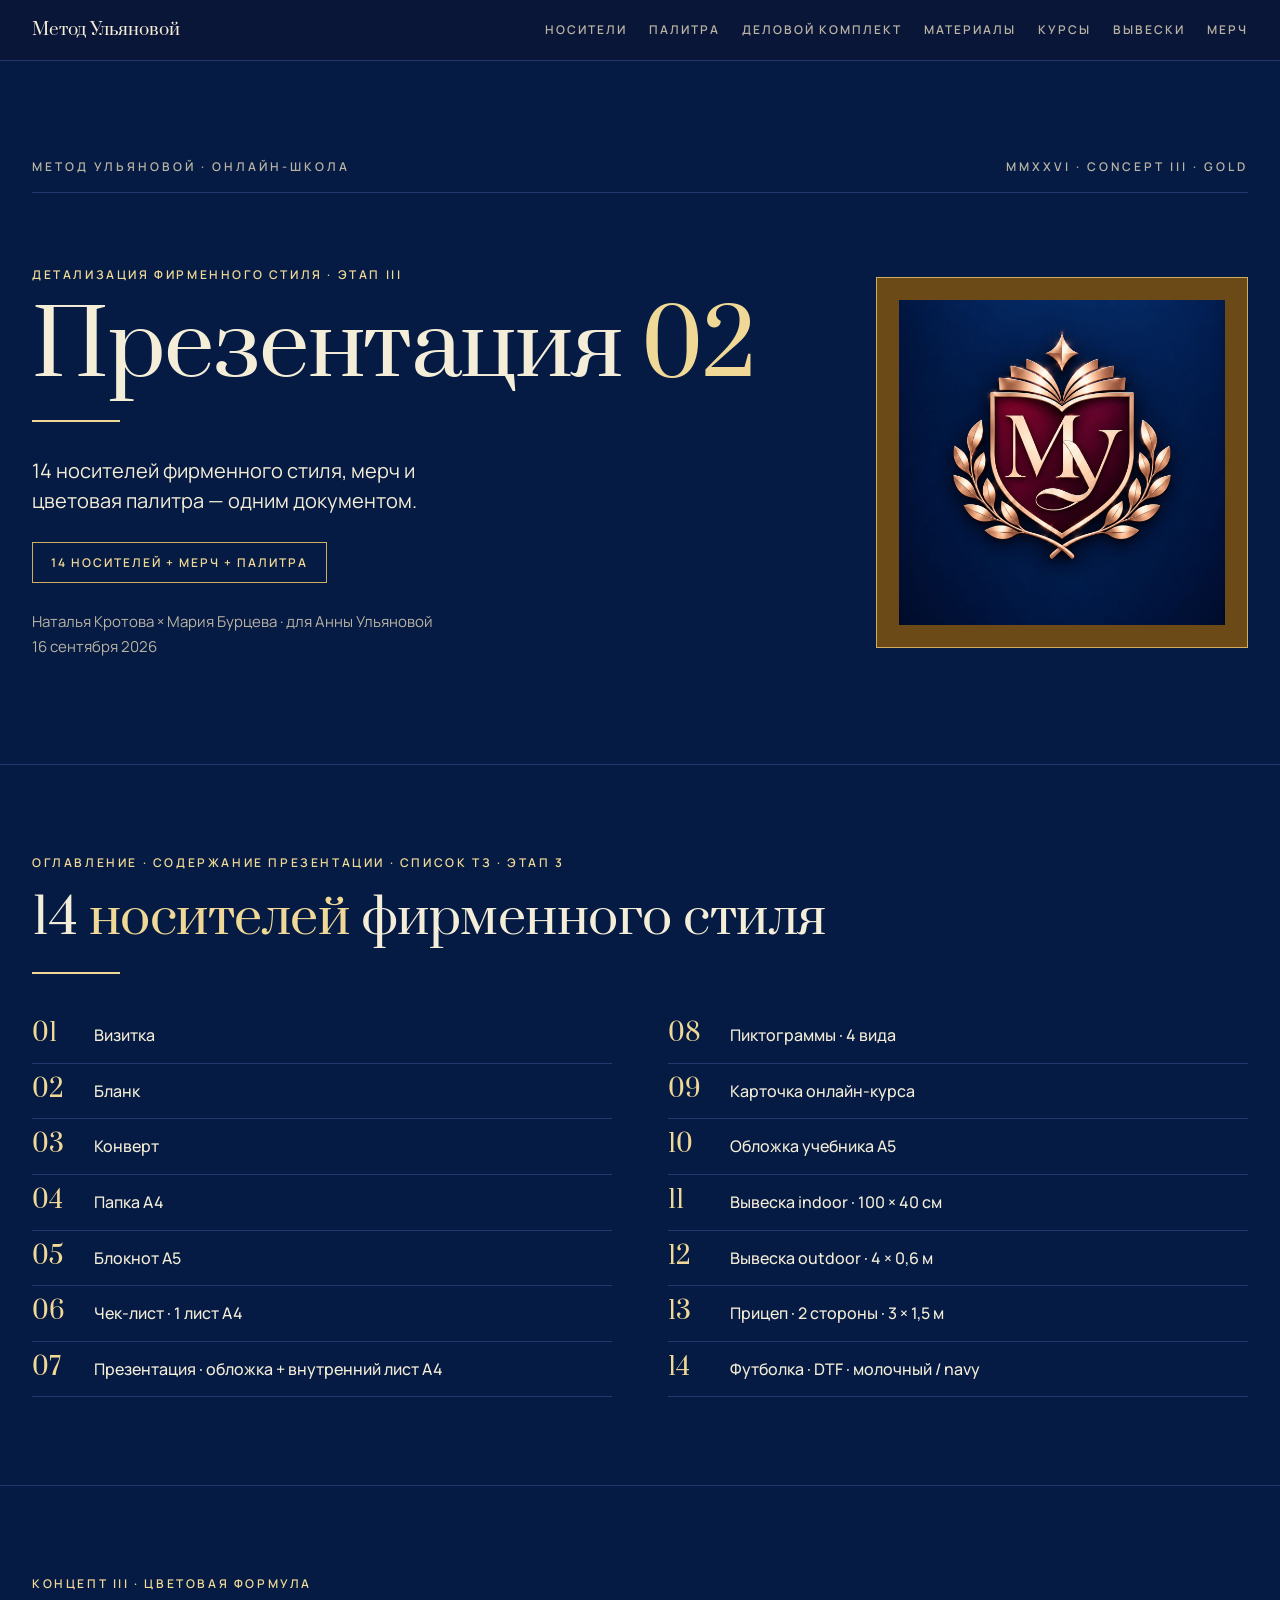
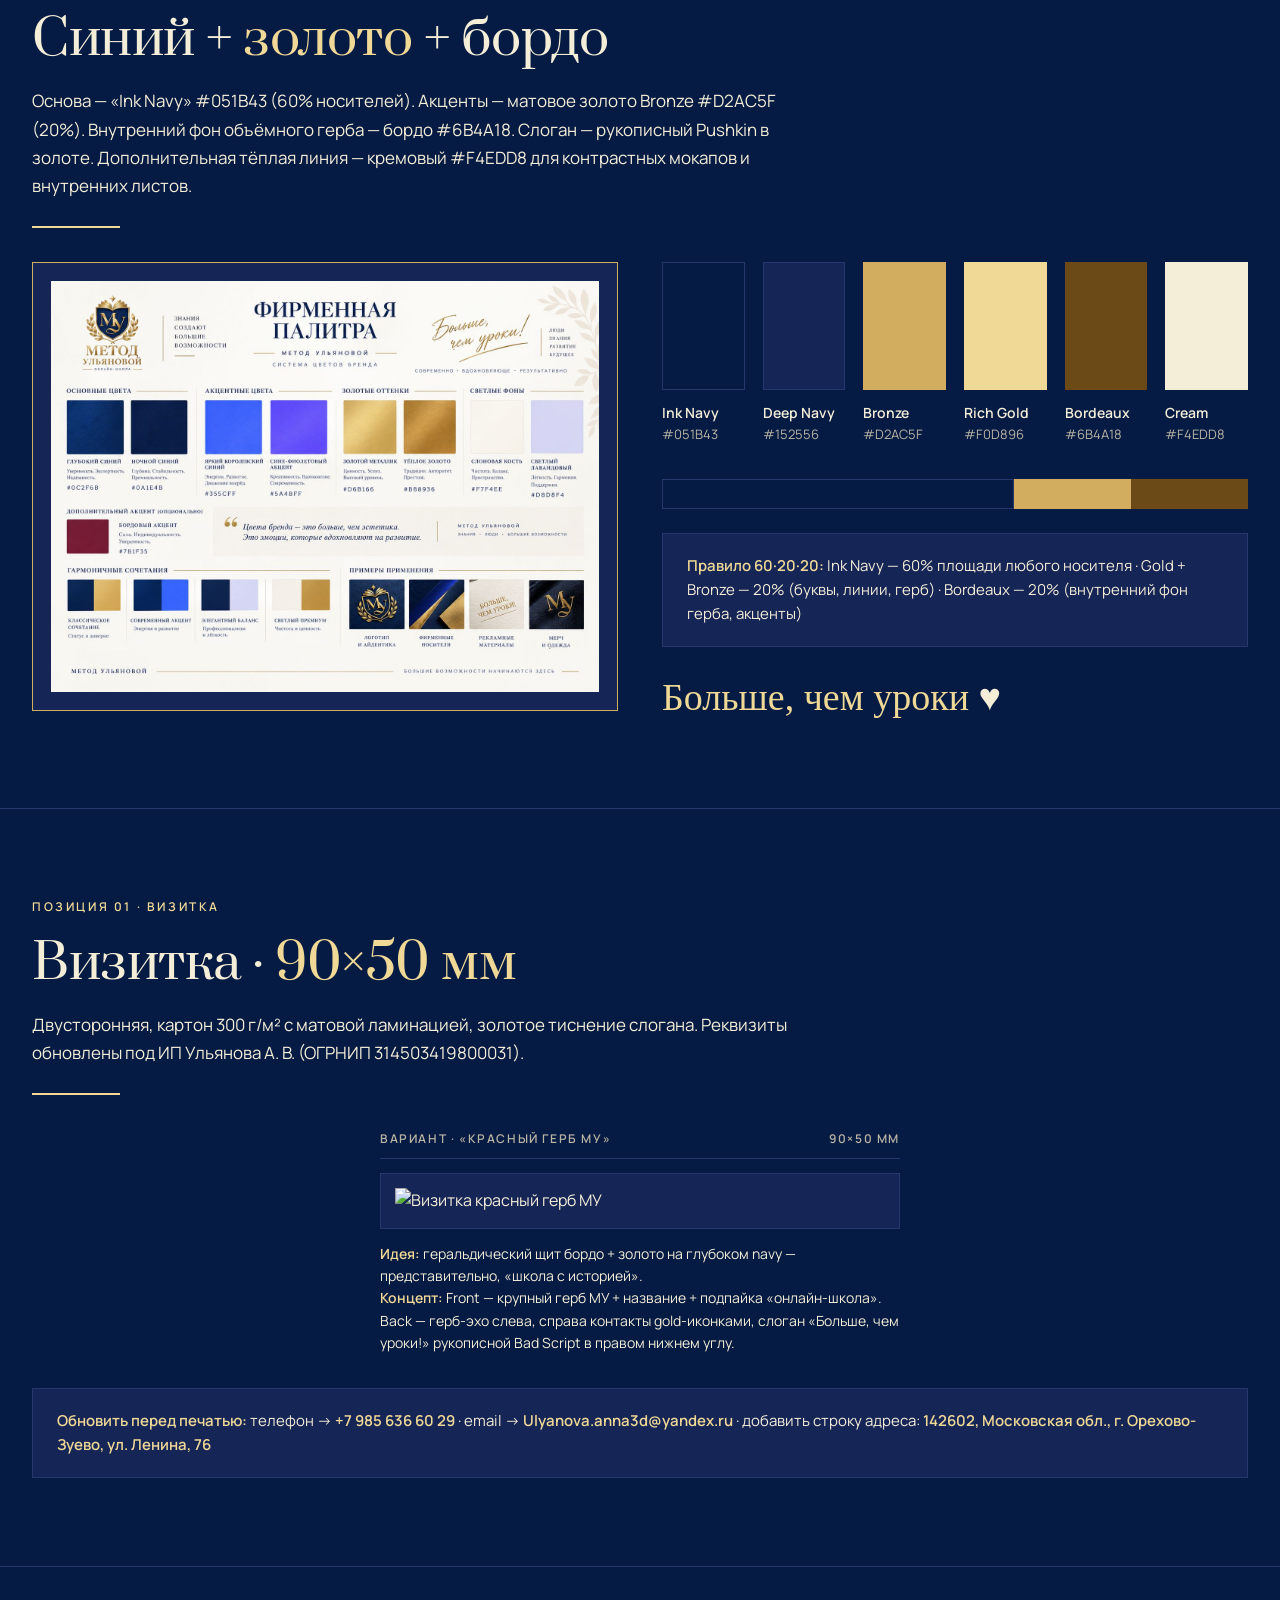
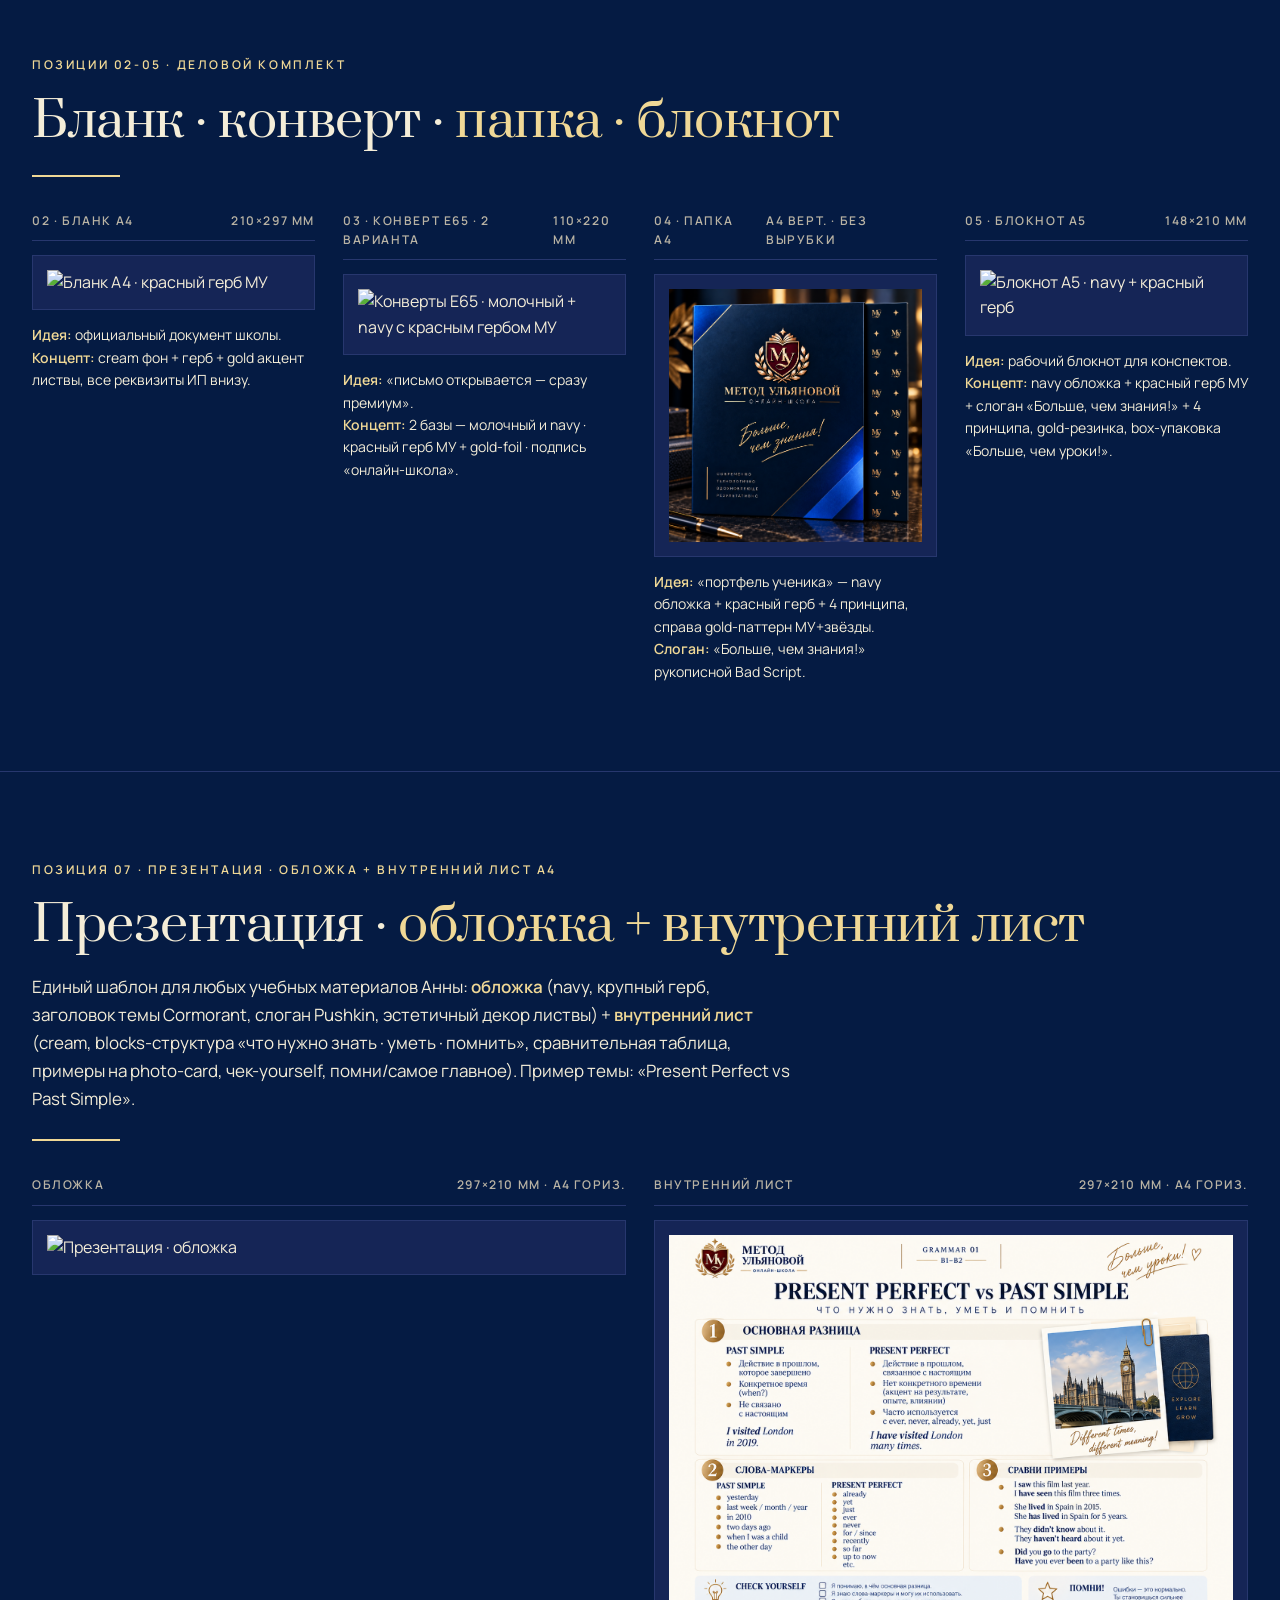
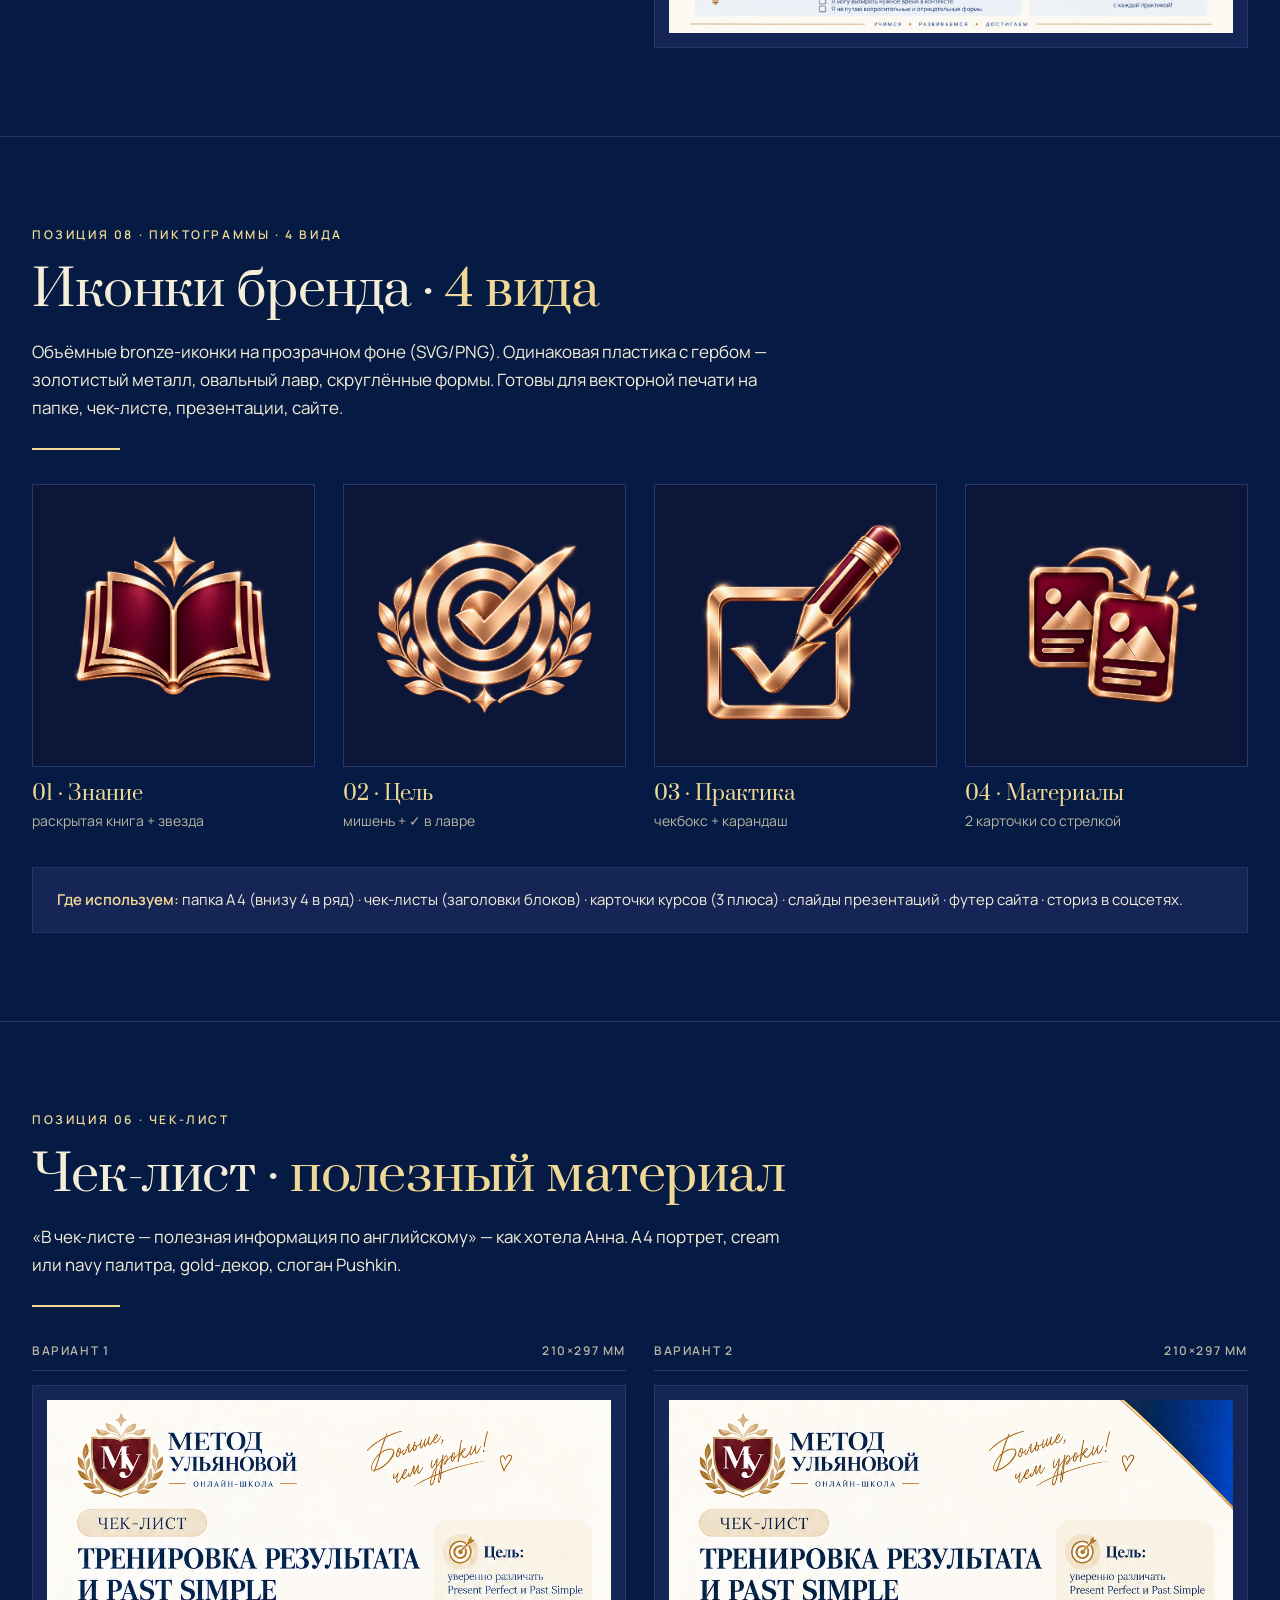
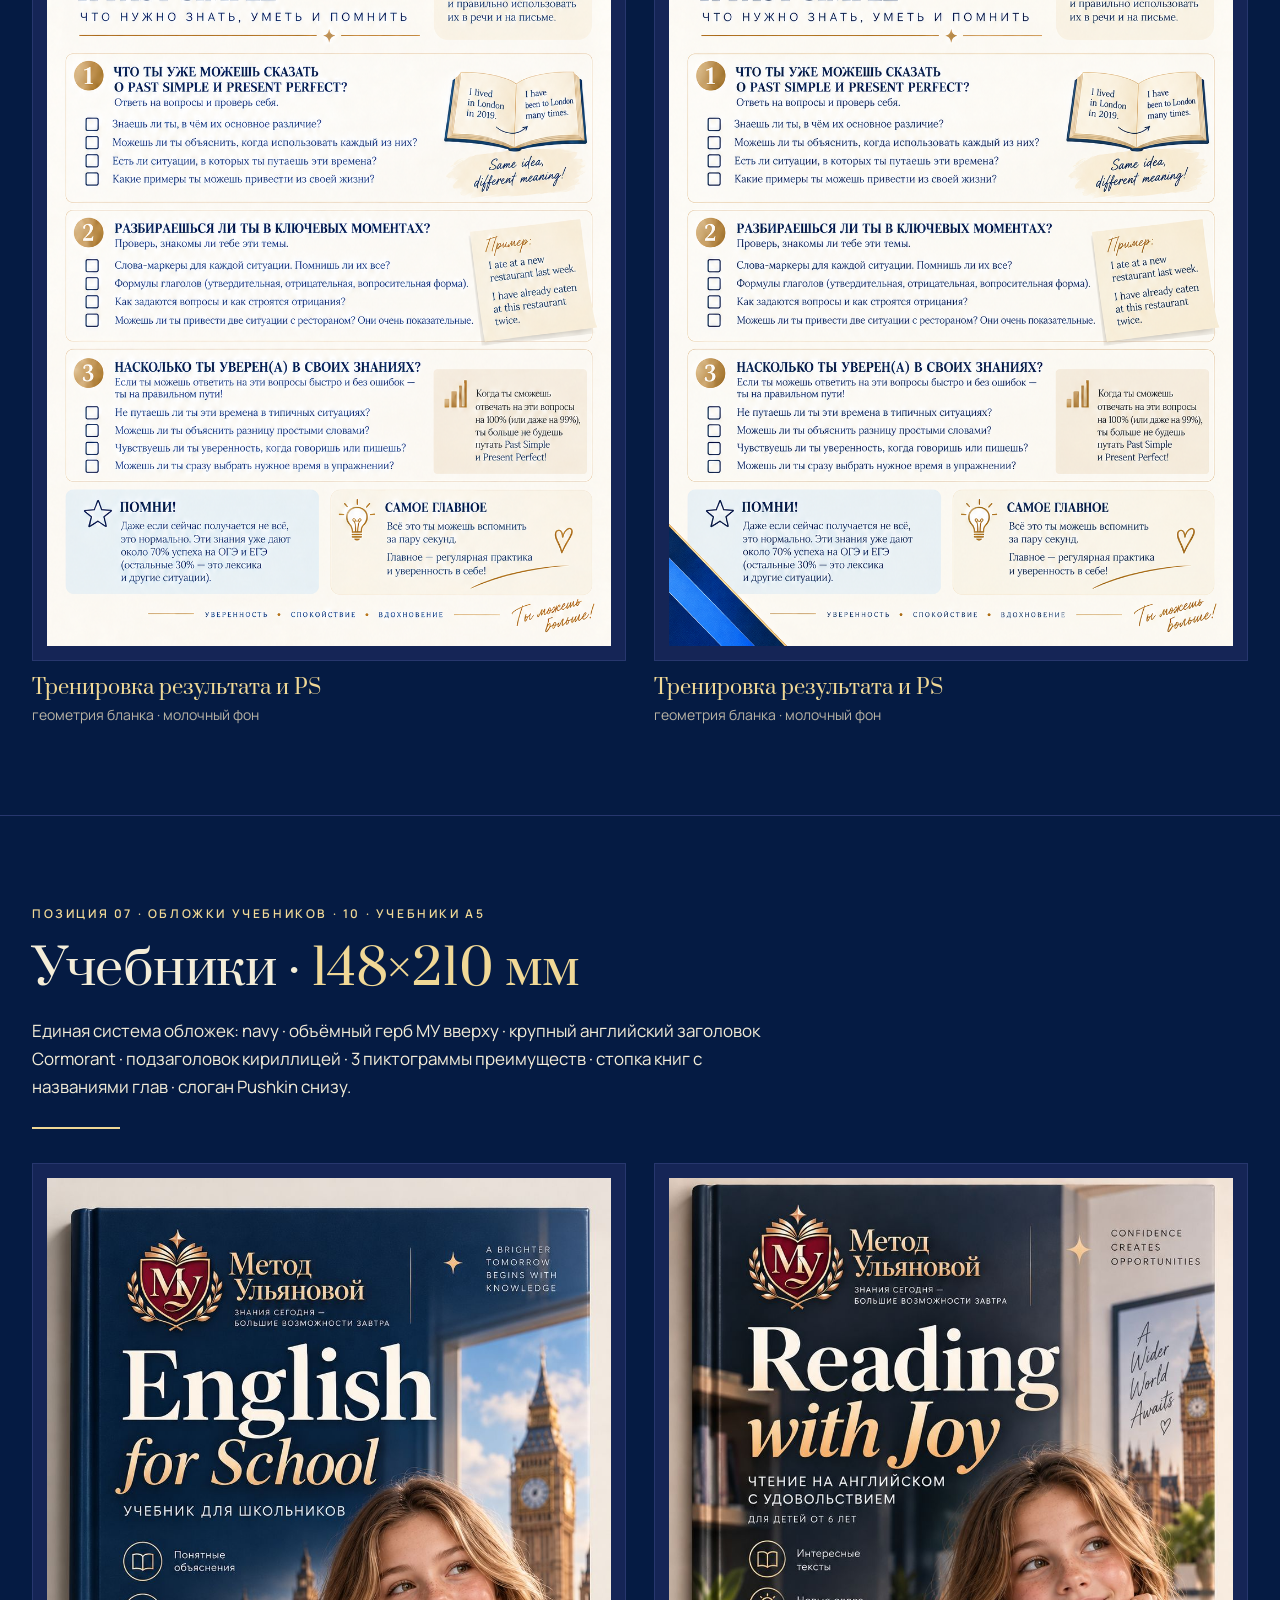
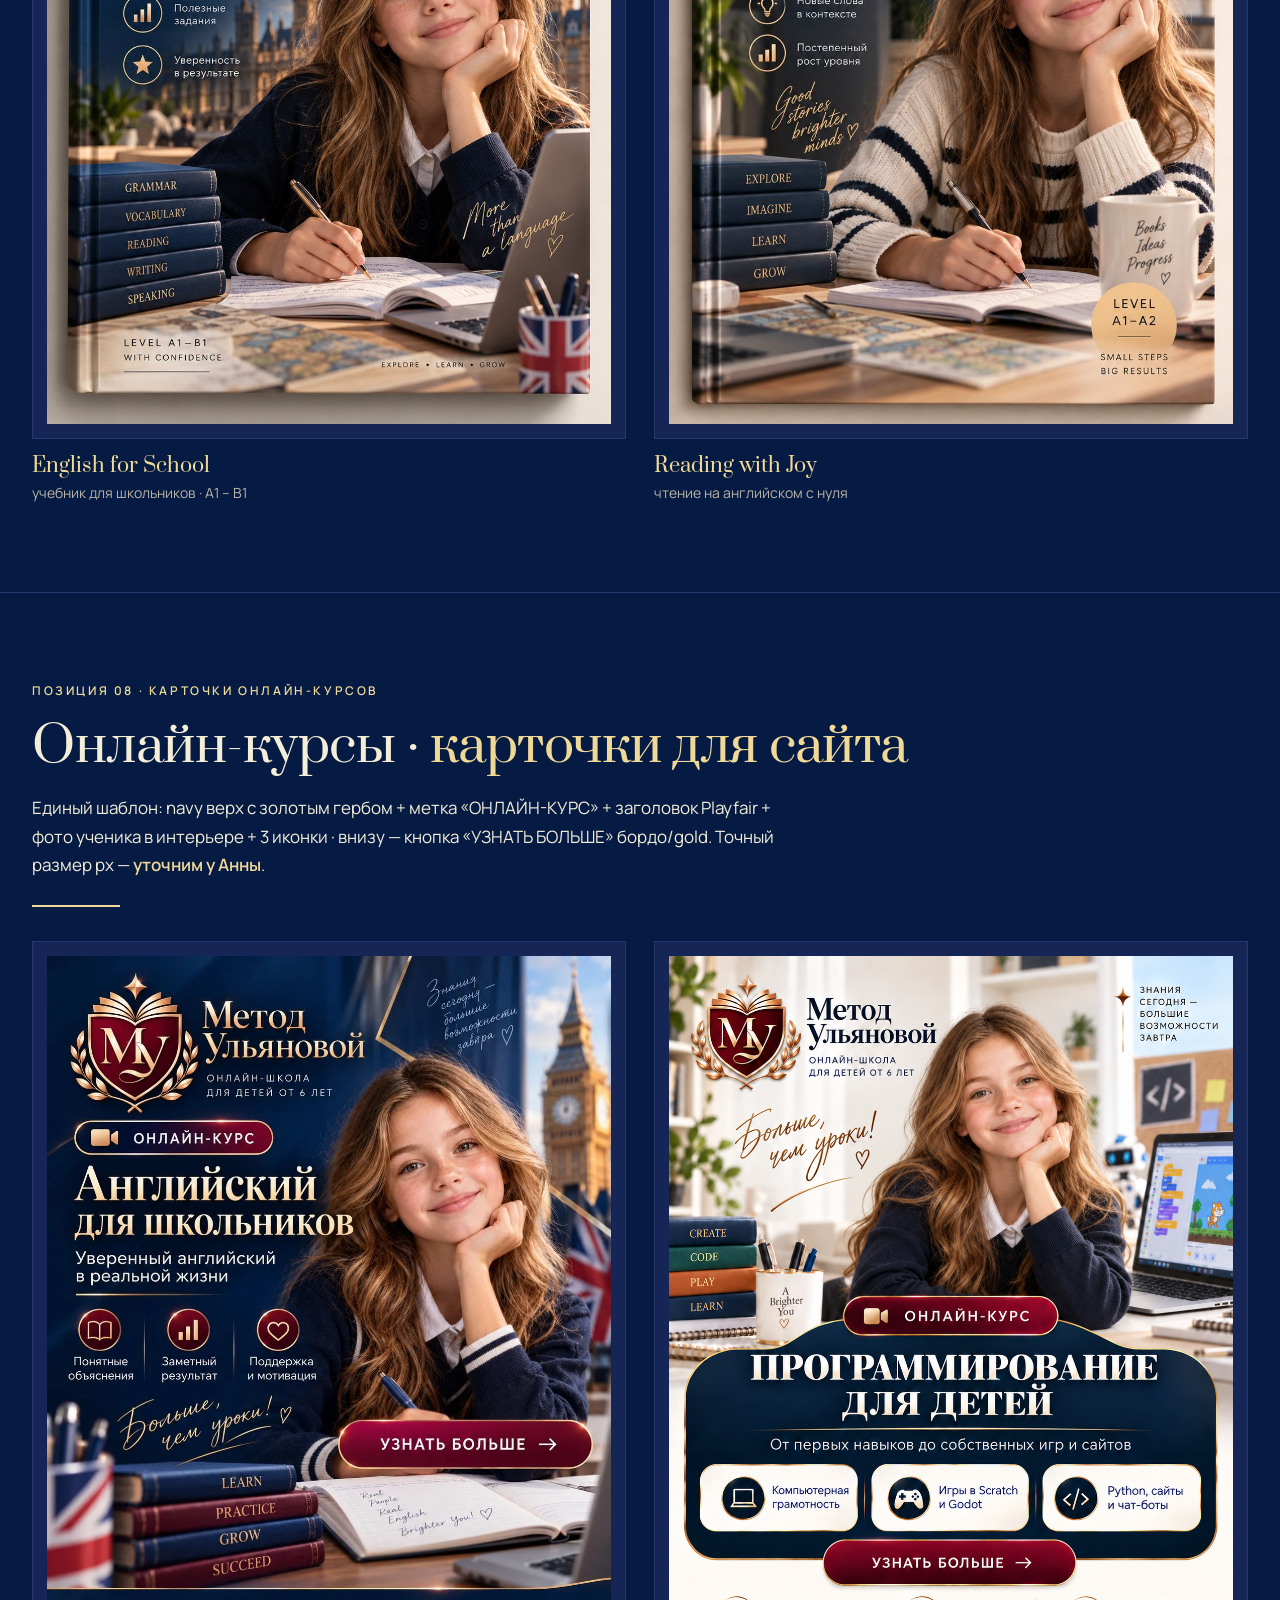
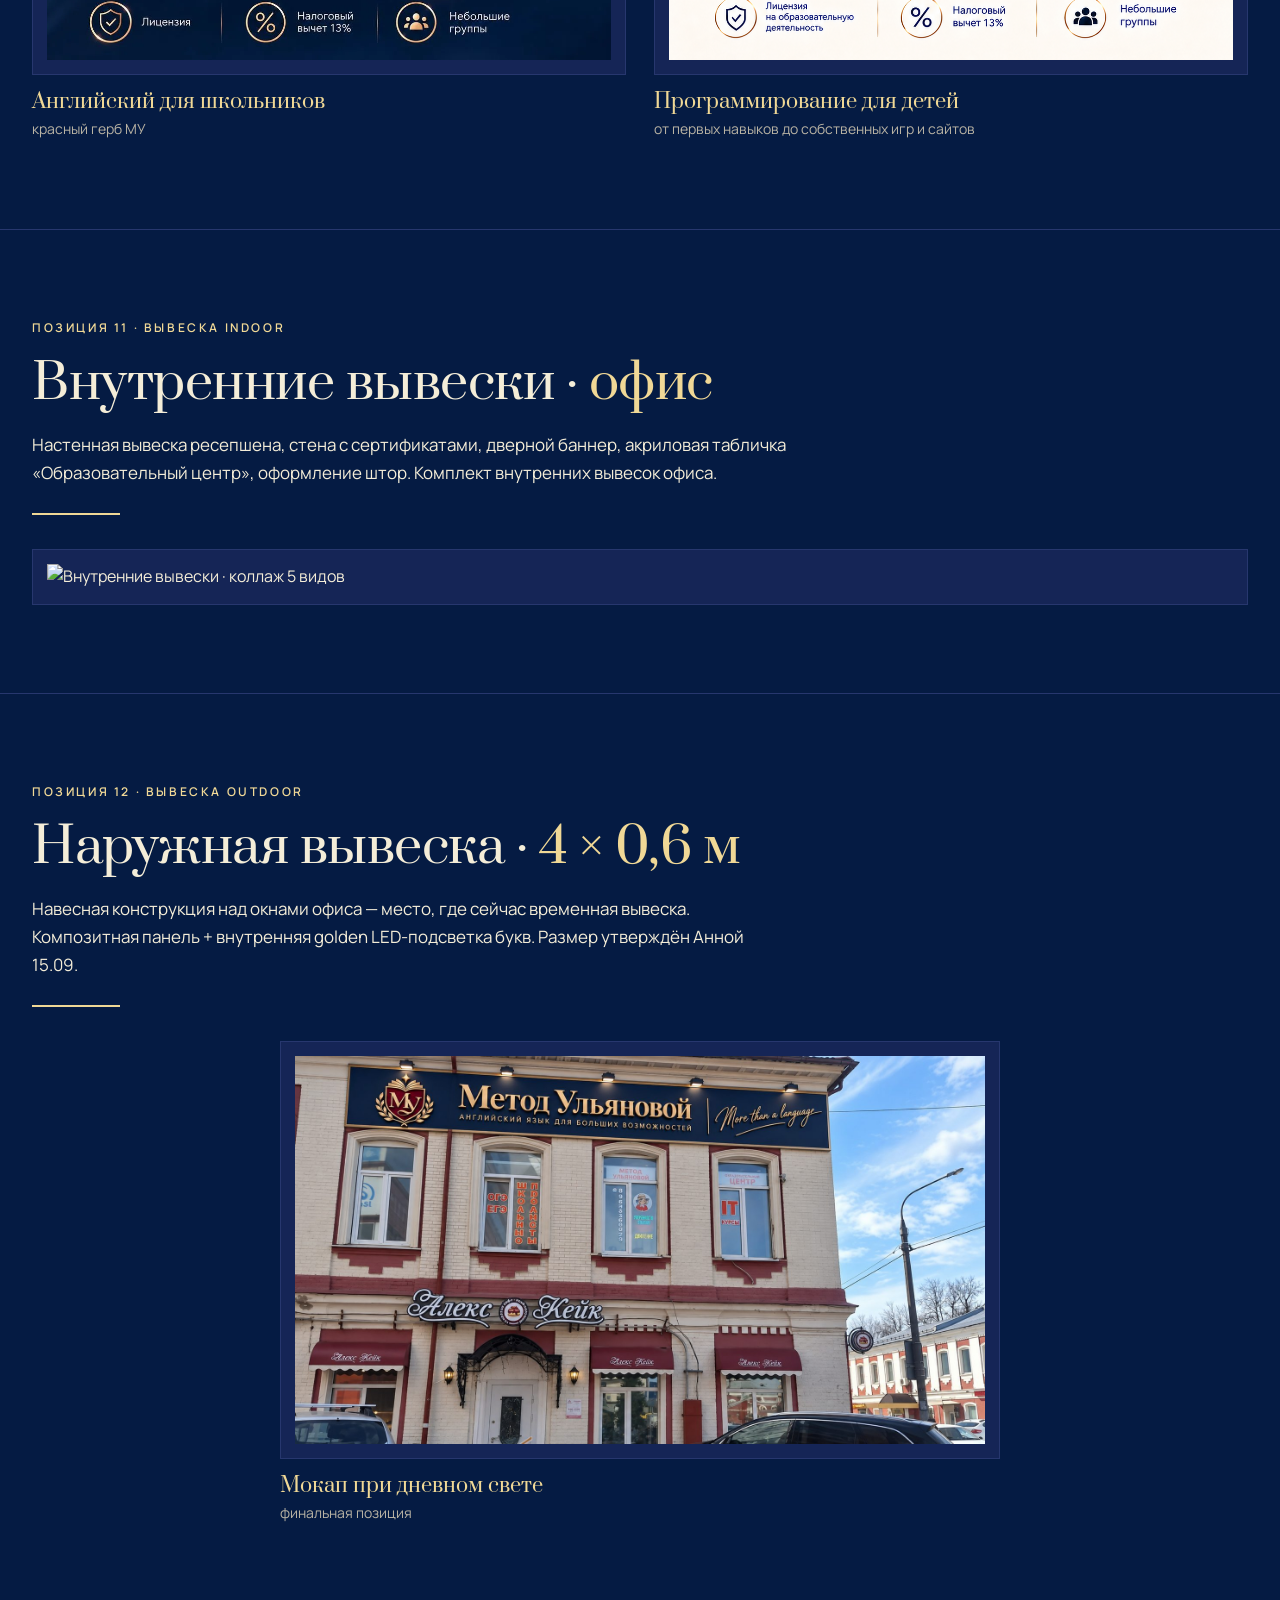
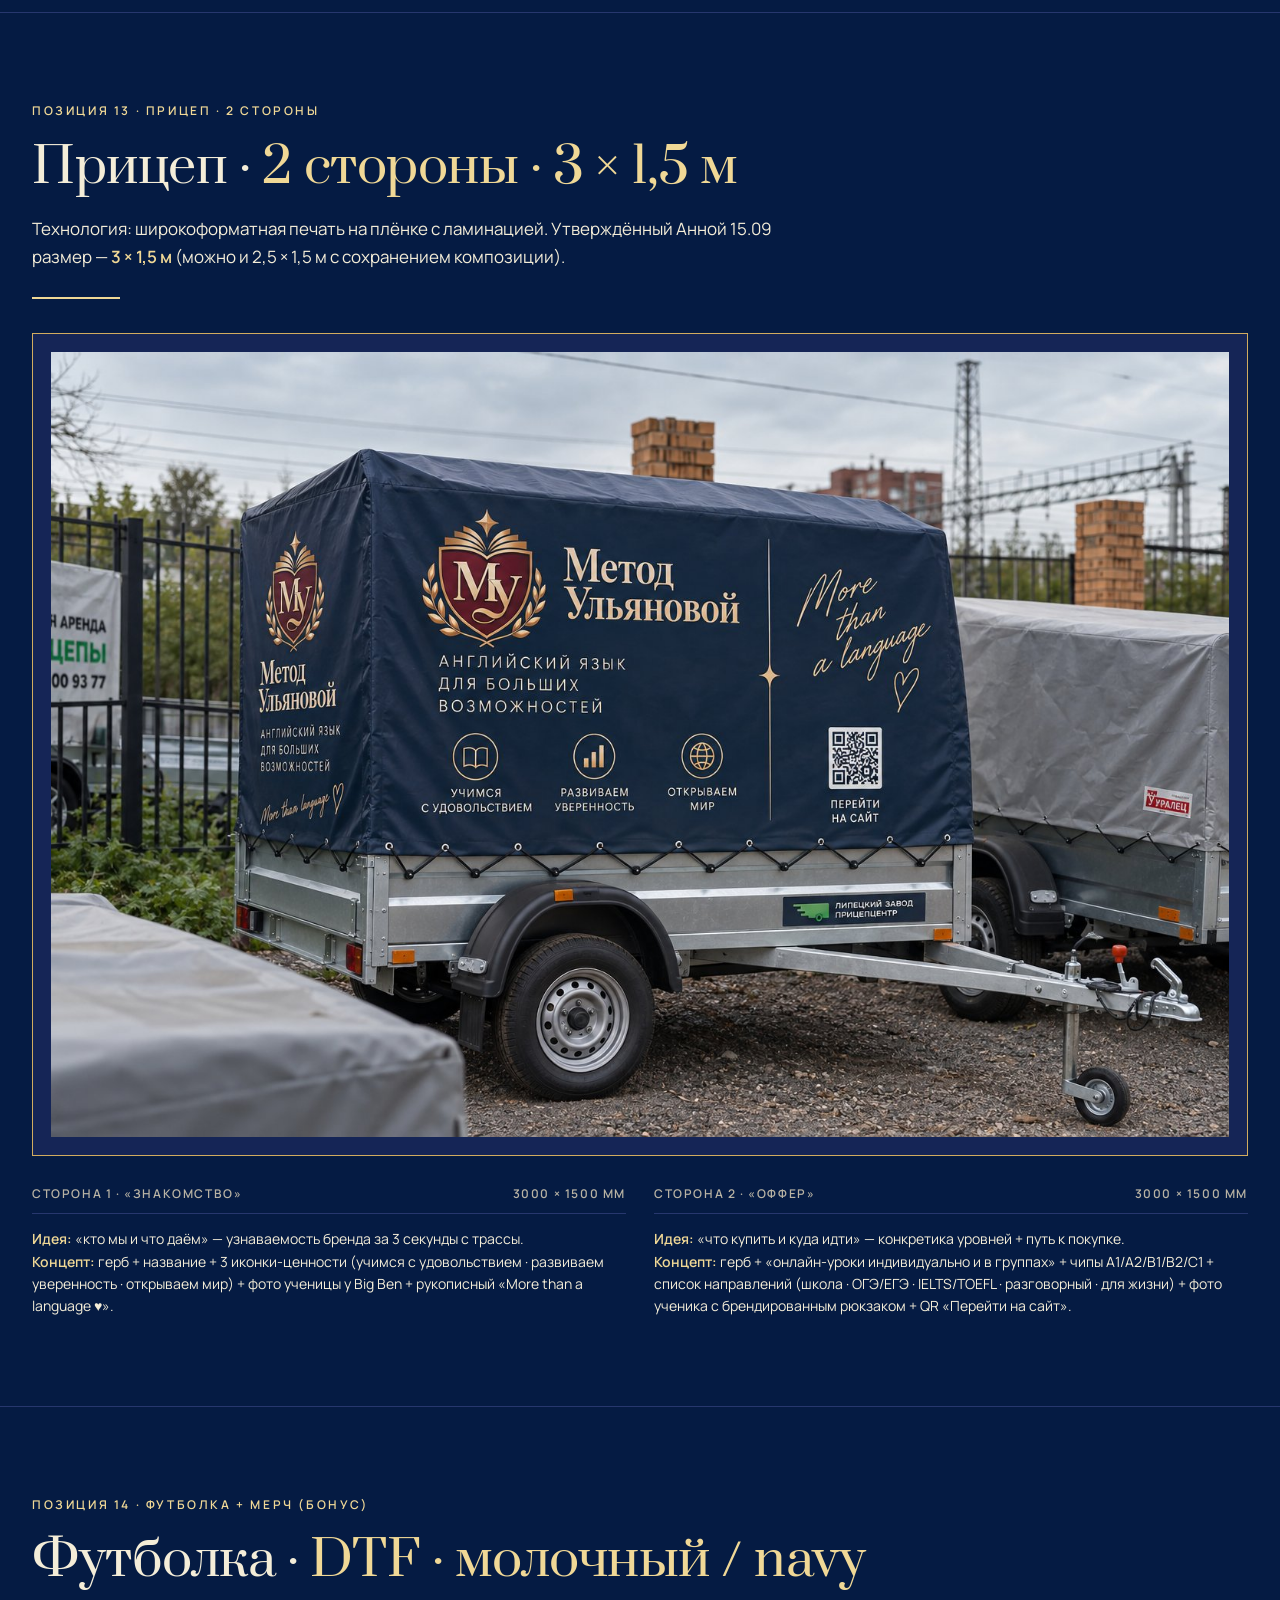
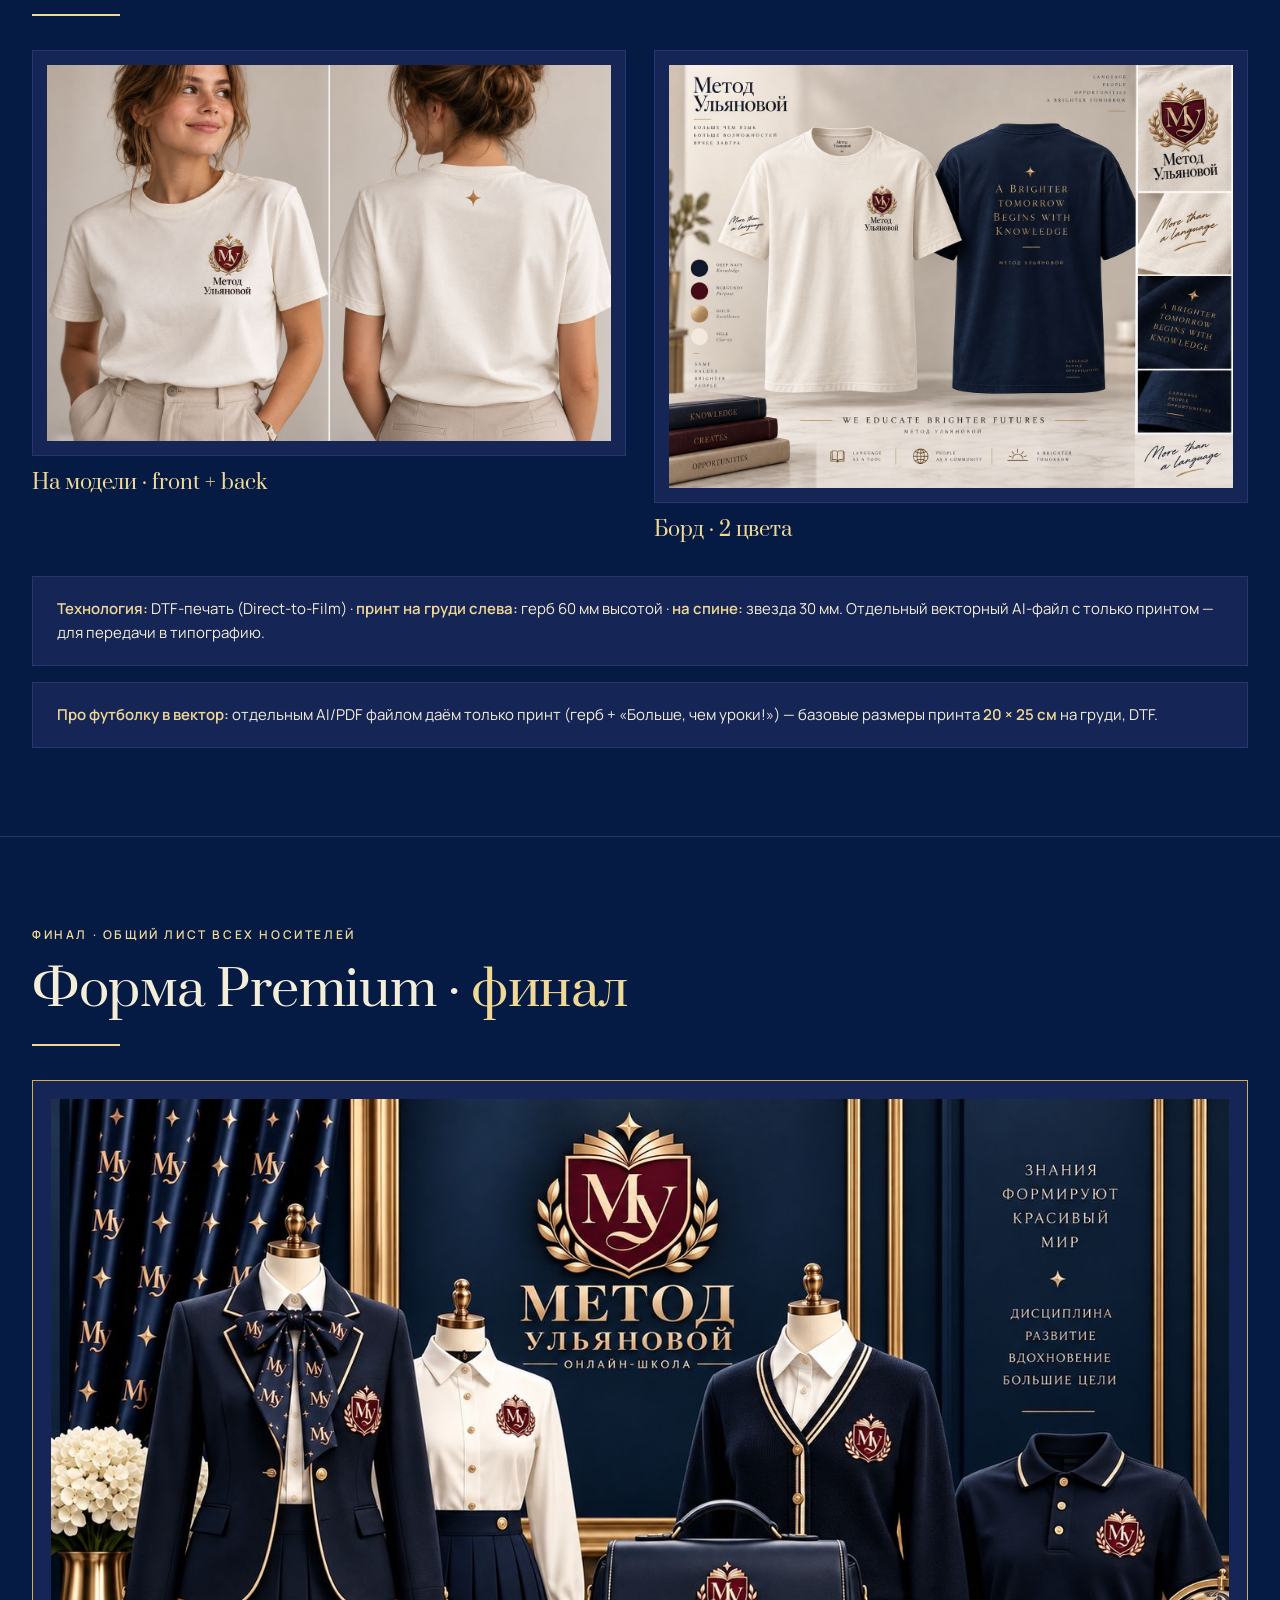
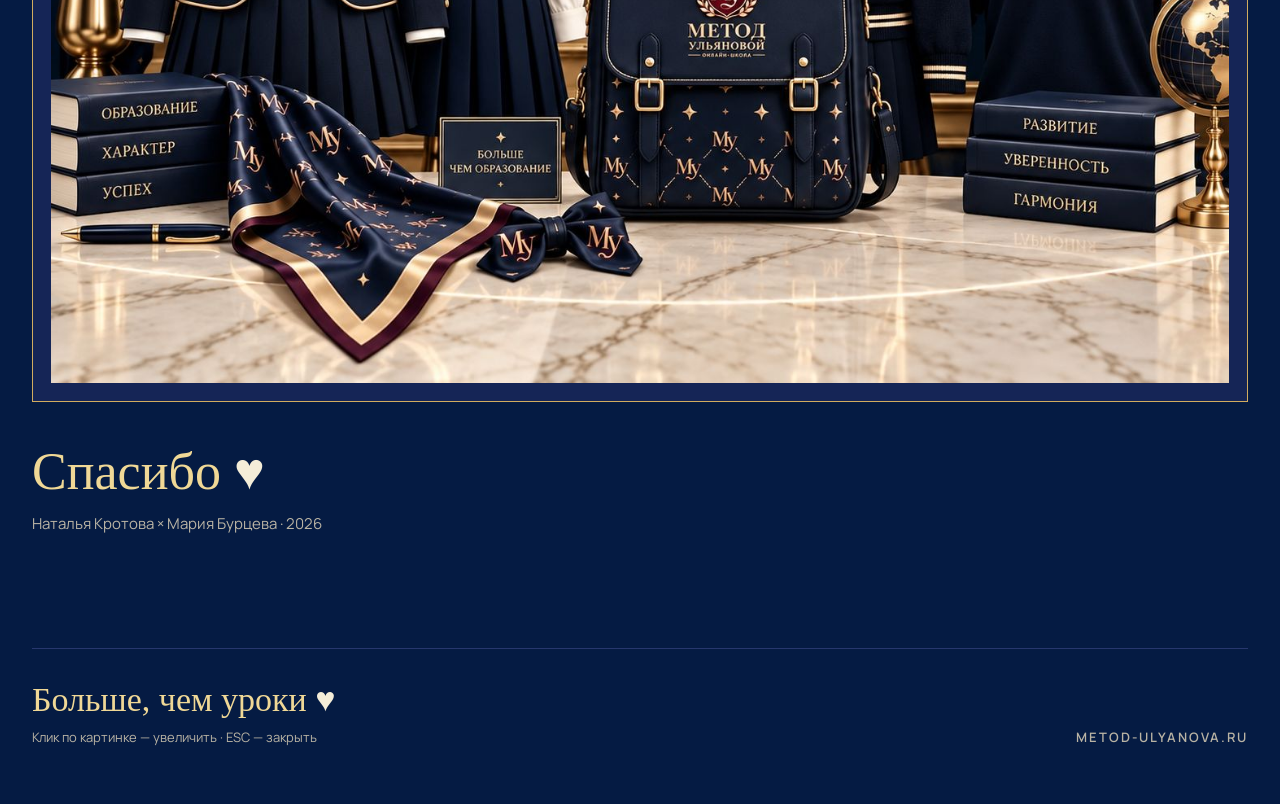
==== commit 7cfbb3f4: "Sync combo etap-2 with standalone latest, without ПЕРЕДЕЛАТЬ mark" ====
--- a/etap-2-unified.html
+++ b/etap-2-unified.html
@@ -6,7 +6,7 @@
 <title>Метод Ульяновой · Этап 2 · Выбранное в итоге</title>
 <link rel="preconnect" href="https://fonts.googleapis.com">
 <link rel="preconnect" href="https://fonts.gstatic.com" crossorigin>
-<link href="https://fonts.googleapis.com/css2?family=Cormorant+Garamond:ital,wght@0,500;0,600;1,500;1,600&family=Montserrat:wght@400;500;600;700&display=swap" rel="stylesheet">
+<link href="https://fonts.googleapis.com/css2?family=Prata&family=Manrope:wght@400;500;600;700&display=swap" rel="stylesheet">
 <style>
 @font-face{
   font-family:'Pushkin';
@@ -16,16 +16,16 @@
 }
 :root{
   --navy:#051B43;
-  --navy-2:#12356C;
-  --navy-3:#000F2E;
-  --line:rgba(240, 216, 150, 0.14);
+  --navy-2:#152556;
+  --navy-3:#0B1638;
+  --line:#27376E;
   --gold:#D2AC5F;
   --gold-2:#F0D896;
   --burgundy:#6B4A18;
   --cream:#F4EDD8;
-  --cream-2:#C6BFA8;
-  --display:'Cormorant Garamond', 'Playfair Display', Georgia, serif;
-  --body:'Montserrat', -apple-system, Segoe UI, sans-serif;
+  --cream-2:#B9B3A4;
+  --display:'Prata', Georgia, serif;
+  --body:'Manrope', 'Helvetica Neue', Arial, sans-serif;
   --script:'Pushkin', cursive;
 }
 *{ box-sizing:border-box; margin:0; padding:0; }
@@ -139,7 +139,7 @@
   font-size:12px; font-weight:600; letter-spacing:2px; text-transform:uppercase;
   padding:10px 18px;
 }
-.crest{ background:transparent; border:5px solid #FBEBB0; padding:10px; box-shadow: 0 18px 50px -18px rgba(0,0,0,0.6); }
+.crest{ background:var(--burgundy); border:1px solid var(--gold); padding:22px; }
 
 /* ---------- Оглавление ---------- */
 .toc{ display:grid; grid-template-columns:repeat(2, minmax(0,1fr)); gap:0 56px; }
@@ -200,100 +200,6 @@
   .topbar, .lightbox, .lb-close, .hint{ display:none !important; }
   .section, figure, .strip{ break-inside:avoid; }
 }
-
-/* Brand unify — italic Cormorant для заголовков */
-h1, h2, .cap-t, .toc .n, .cover h1 {
-  font-family: 'Cormorant Garamond', 'Playfair Display', Georgia, serif !important;
-  font-style: italic !important;
-  font-weight: 500 !important;
-}
-.kicker { color: #F0D896 !important; letter-spacing: 3px !important; font-weight: 600 !important; }
-.shot { background: linear-gradient(180deg, #051B43 0%, #000F2E 100%) !important; }
-.strip { background: linear-gradient(180deg, #12356C, #051B43) !important; border-left: 3px solid #F0D896 !important; }
-.strip b { color: #F0D896 !important; }
-/* Топ-панель внутри Этапа 2 не нужна — у комбо есть свои вкладки */
-.topbar { display: none !important; }
-
-
-/* Обложка Этапа 2 — крупная типографика в стиле брендбука */
-.cover .kicker {
-  font-size: 12px !important;
-  letter-spacing: 3px !important;
-  text-transform: uppercase !important;
-  color: #F0D896 !important;
-  font-weight: 600 !important;
-  margin-bottom: 26px !important;
-}
-.cover h1 {
-  font-family: 'Cormorant Garamond', 'Playfair Display', Georgia, serif !important;
-  font-style: italic !important;
-  font-weight: 500 !important;
-  font-size: clamp(64px, 10vw, 128px) !important;
-  line-height: 1 !important;
-  letter-spacing: -2px !important;
-  color: #F4EDD8 !important;
-}
-.cover h1 .g { color: #FBEBB0 !important; font-style: italic !important; }
-.cover .sub {
-  font-family: 'Cormorant Garamond', serif !important;
-  font-style: italic !important;
-  font-weight: 500 !important;
-  font-size: clamp(22px, 2.4vw, 32px) !important;
-  line-height: 1.35 !important;
-  color: #F4EDD8 !important;
-  max-width: 44ch !important;
-  margin-top: 30px !important;
-}
-.cover .tag {
-  font-size: 13px !important;
-  padding: 14px 22px !important;
-  letter-spacing: 3px !important;
-  border-color: #F0D896 !important;
-  color: #F0D896 !important;
-  margin-top: 36px !important;
-}
-.cover .meta {
-  font-size: 16px !important;
-  color: #C6BFA8 !important;
-  margin-top: 40px !important;
-  line-height: 1.75 !important;
-}
-
-
-/* Атмосфера как в Этапе 1: soft aurora + deep well + starfield */
-body::before {
-  content: '';
-  position: fixed; inset: 0; z-index: -3; pointer-events: none;
-  background:
-    radial-gradient(ellipse 90% 60% at 50% -10%, rgba(30, 55, 117, 0.55) 0%, transparent 60%),
-    radial-gradient(ellipse 60% 50% at 80% 40%, rgba(210, 172, 95, 0.05) 0%, transparent 60%),
-    radial-gradient(ellipse 100% 70% at 50% 110%, rgba(30, 55, 117, 0.4) 0%, transparent 55%),
-    linear-gradient(180deg, #050D24 0%, #08122E 40%, #050D24 100%) !important;
-}
-body::after {
-  content: '';
-  position: fixed; inset: 0; z-index: -2; pointer-events: none;
-  background-image:
-    radial-gradient(circle 1.4px at  6% 8%,  #F0D896 0%, transparent 60%),
-    radial-gradient(circle 0.9px at 18% 22%, #F4EDD8 0%, transparent 55%),
-    radial-gradient(circle 1.1px at 32% 6%,  #F0D896 0%, transparent 60%),
-    radial-gradient(circle 0.7px at 48% 18%, #F4EDD8 0%, transparent 55%),
-    radial-gradient(circle 1.5px at 72% 4%,  #F0D896 0%, transparent 60%),
-    radial-gradient(circle 0.9px at 88% 12%, #F4EDD8 0%, transparent 55%),
-    radial-gradient(circle 1.2px at 95% 30%, #F0D896 0%, transparent 60%),
-    radial-gradient(circle 0.8px at 12% 40%, #F4EDD8 0%, transparent 55%),
-    radial-gradient(circle 1.0px at 42% 46%, #F0D896 0%, transparent 60%),
-    radial-gradient(circle 0.7px at 65% 52%, #F4EDD8 0%, transparent 55%),
-    radial-gradient(circle 1.4px at 82% 62%, #F0D896 0%, transparent 60%),
-    radial-gradient(circle 1.1px at  8% 68%, #F4EDD8 0%, transparent 55%),
-    radial-gradient(circle 0.8px at 26% 76%, #F0D896 0%, transparent 60%),
-    radial-gradient(circle 1.2px at 52% 82%, #F4EDD8 0%, transparent 55%),
-    radial-gradient(circle 0.9px at 74% 88%, #F0D896 0%, transparent 60%),
-    radial-gradient(circle 1.0px at 92% 94%, #F4EDD8 0%, transparent 55%);
-  opacity: .85;
-}
-body { background: #00091F !important; }
-
 </style>
 </head>
 <body>
@@ -352,11 +258,11 @@
       <a href="#business"><span class="n">03</span><span class="t">Конверт</span></a>
       <a href="#books"><span class="n">10</span><span class="t">Обложка учебника A5</span></a>
       <a href="#business"><span class="n">04</span><span class="t">Папка A4</span></a>
-      <a href="#indoor"><span class="n">11</span><span class="t">Вывеска indoor</span></a>
+      <a href="#indoor"><span class="n">11</span><span class="t">Вывеска indoor · 100 × 40 см</span></a>
       <a href="#business"><span class="n">05</span><span class="t">Блокнот A5</span></a>
       <a href="#outdoor"><span class="n">12</span><span class="t">Вывеска outdoor · 4 × 0,6 м</span></a>
       <a href="#checklists"><span class="n">06</span><span class="t">Чек-лист · 1 лист A4</span></a>
-      <a href="#trailer"><span class="n">13</span><span class="t">Прицеп · 2 стороны · 2,5 × 1,5 м</span></a>
+      <a href="#trailer"><span class="n">13</span><span class="t">Прицеп · 2 стороны · 3 × 1,5 м</span></a>
       <a href="#presentation"><span class="n">07</span><span class="t">Презентация · обложка + внутренний лист A4</span></a>
       <a href="#merch"><span class="n">14</span><span class="t">Футболка · DTF · молочный / navy</span></a>
     </div>
@@ -369,7 +275,7 @@
     <div class="kicker">Концепт III · цветовая формула</div>
     <h2>Синий + <span class="g">золото</span> + бордо</h2>
     <div class="lead">
-      Основа — «Ink Navy» #0E1B44 (60% носителей). Акценты — матовое золото Bronze #C9A15E (20%). Внутренний фон объёмного герба — бордо #6B1B2E. Слоган — рукописный Pushkin в золоте. Дополнительная тёплая линия — кремовый #FBF7EE для контрастных мокапов и внутренних листов.
+      Основа — «Ink Navy» #051B43 (60% носителей). Акценты — матовое золото Bronze #D2AC5F (20%). Внутренний фон объёмного герба — бордо #6B4A18. Слоган — рукописный Pushkin в золоте. Дополнительная тёплая линия — кремовый #F4EDD8 для контрастных мокапов и внутренних листов.
     </div>
     <div class="rule"></div>
 
@@ -380,35 +286,35 @@
       <div>
         <div class="swatches">
           <div>
-            <div class="chip" style="background:#0E1B44;border:1px solid var(--line);"></div>
-            <div class="sw-n">Ink Navy</div><div class="sw-h">#0E1B44</div>
+            <div class="chip" style="background:#051B43;border:1px solid var(--line);"></div>
+            <div class="sw-n">Ink Navy</div><div class="sw-h">#051B43</div>
           </div>
           <div>
             <div class="chip" style="background:#152556;border:1px solid var(--line);"></div>
             <div class="sw-n">Deep Navy</div><div class="sw-h">#152556</div>
           </div>
           <div>
-            <div class="chip" style="background:#C9A15E;"></div>
-            <div class="sw-n">Bronze</div><div class="sw-h">#C9A15E</div>
+            <div class="chip" style="background:#D2AC5F;"></div>
+            <div class="sw-n">Bronze</div><div class="sw-h">#D2AC5F</div>
           </div>
           <div>
-            <div class="chip" style="background:#E7C86B;"></div>
-            <div class="sw-n">Rich Gold</div><div class="sw-h">#E7C86B</div>
+            <div class="chip" style="background:#F0D896;"></div>
+            <div class="sw-n">Rich Gold</div><div class="sw-h">#F0D896</div>
           </div>
           <div>
-            <div class="chip" style="background:#6B1B2E;"></div>
-            <div class="sw-n">Bordeaux</div><div class="sw-h">#6B1B2E</div>
+            <div class="chip" style="background:#6B4A18;"></div>
+            <div class="sw-n">Bordeaux</div><div class="sw-h">#6B4A18</div>
           </div>
           <div>
-            <div class="chip" style="background:#FBF7EE;"></div>
-            <div class="sw-n">Cream</div><div class="sw-h">#FBF7EE</div>
+            <div class="chip" style="background:#F4EDD8;"></div>
+            <div class="sw-n">Cream</div><div class="sw-h">#F4EDD8</div>
           </div>
         </div>
 
         <div class="bar">
-          <div style="width:60%;background:#0E1B44;border:1px solid var(--line);"></div>
-          <div style="width:20%;background:#C9A15E;"></div>
-          <div style="width:20%;background:#6B1B2E;"></div>
+          <div style="width:60%;background:#051B43;border:1px solid var(--line);"></div>
+          <div style="width:20%;background:#D2AC5F;"></div>
+          <div style="width:20%;background:#6B4A18;"></div>
         </div>
 
         <div class="strip" style="margin-top:24px;">
@@ -433,21 +339,11 @@
     </div>
     <div class="rule"></div>
 
-    <div class="grid g3">
-      <figure>
-        <div class="cap-row"><span>Вариант 1 · «Крупный герб»</span><span>90×50 мм</span></div>
-        <div class="shot"><img src="assets/lite/01-vizitka-v1.jpg" alt="Визитка вариант 1"></div>
-        <div class="note"><span class="g">Идея:</span> максимальный «вау-эффект» с первого взгляда — герб занимает 60% лица.<br><span class="g">Концепт:</span> Front — большой герб + подпись «онлайн-школа». Back — иконки контактов gold + слоган Pushkin в правом нижнем углу.</div>
-      </figure>
-      <figure>
-        <div class="cap-row"><span>Вариант 2 · «С девизом»</span><span>90×50 мм</span></div>
-        <div class="shot"><img src="assets/lite/01-vizitka-v2.jpg" alt="Визитка вариант 2"></div>
-        <div class="note"><span class="g">Идея:</span> визитка «руководителя» — сдержаннее, добавлен девиз «знания сегодня — большие возможности завтра».<br><span class="g">Концепт:</span> Front — герб + подпись + вертикальная золотая полоса. Back — ФИО, должность, полные контакты, «Обучение по всей России и СНГ».</div>
-      </figure>
-      <figure>
-        <div class="cap-row"><span>Live-мокап</span><span>пачка на мраморе</span></div>
-        <div class="shot"><img src="assets/lite/vizitka-mockup.jpg" alt="Визитка мокап на мраморе"></div>
-        <div class="note"><span class="g">Идея:</span> демонстрация «в руках» — как визитка выглядит в реальной жизни на клиентском столе.<br><span class="g">Технология:</span> <b>300 г/м² soft-touch</b> + gold hot-stamping герба и слогана + скруглённые углы R2 мм. Тон бумаги — тёплый.</div>
+    <div style="max-width:520px; margin:0 auto;">
+      <figure>
+        <div class="cap-row"><span>Вариант · «Красный герб МУ»</span><span>90×50 мм</span></div>
+        <div class="shot"><img src="assets/lite/01-vizitka-red-shield.png" alt="Визитка красный герб МУ"></div>
+        <div class="note"><span class="g">Идея:</span> геральдический щит бордо + золото на глубоком navy — представительно, «школа с историей».<br><span class="g">Концепт:</span> Front — крупный герб МУ + название + подпайка «онлайн-школа». Back — герб-эхо слева, справа контакты gold-иконками, слоган «Больше, чем уроки!» рукописной Bad Script в правом нижнем углу.</div>
       </figure>
     </div>
 
@@ -467,26 +363,23 @@
     <div class="grid g4">
       <figure>
         <div class="cap-row"><span>02 · Бланк A4</span><span>210×297 мм</span></div>
-        <div class="shot"><img src="assets/lite/blank-a4.jpg" alt="Бланк A4 фирменный"></div>
+        <div class="shot"><img src="assets/lite/blank-a4-red-shield.png" alt="Бланк A4 · красный герб МУ"></div>
         <div class="note"><span class="g">Идея:</span> официальный документ школы.<br><span class="g">Концепт:</span> cream фон + герб + gold акцент листвы, все реквизиты ИП внизу.</div>
       </figure>
       <figure>
         <div class="cap-row"><span>03 · Конверт E65 · 2 варианта</span><span>110×220 мм</span></div>
-        <div style="display:grid;grid-template-columns:repeat(2, minmax(0,1fr));gap:10px;">
-          <div class="shot"><img src="assets/lite/envelope-e65.jpg" alt="Конверт молочный"></div>
-          <div class="shot"><img src="assets/lite/envelope-navy.jpg" alt="Конверт navy"></div>
-        </div>
-        <div class="note"><span class="g">Идея:</span> «письмо открывается — сразу премиум».<br><span class="g">Концепт:</span> 2 базы — молочный и navy · gold-foil герб · слоган Pushkin.</div>
-      </figure>
-      <figure>
-        <div class="cap-row"><span>04 · Папка A4</span><span>220×310 мм</span></div>
-        <div class="shot"><img src="assets/lite/folder-a4.jpg" alt="Папка A4 с патерном"></div>
-        <div class="note"><span class="g">Идея:</span> «портфель ученика» с патерном МУ+звёзды.<br><span class="g">Концепт:</span> navy обложка + герб + 4 принципа (современно · технологично · вдохновляюще · результативно), справа gold-патерн-карман.</div>
+        <div class="shot"><img src="assets/lite/envelopes-e65-v2.png" alt="Конверты E65 · молочный + navy с красным гербом МУ"></div>
+        <div class="note"><span class="g">Идея:</span> «письмо открывается — сразу премиум».<br><span class="g">Концепт:</span> 2 базы — молочный и navy · красный герб МУ + gold-foil · подпись «онлайн-школа».</div>
+      </figure>
+      <figure>
+        <div class="cap-row"><span>04 · Папка A4</span><span>A4 верт. · без вырубки</span></div>
+        <div class="shot"><img src="assets/lite/folder-a4-v2.png" alt="Папка A4 · красный герб МУ"></div>
+        <div class="note"><span class="g">Идея:</span> «портфель ученика» — navy обложка + красный герб + 4 принципа, справа gold-паттерн МУ+звёзды.<br><span class="g">Слоган:</span> «Больше, чем знания!» рукописной Bad Script.</div>
       </figure>
       <figure>
         <div class="cap-row"><span>05 · Блокнот A5</span><span>148×210 мм</span></div>
-        <div class="shot"><img src="assets/lite/notebook-a5.jpg" alt="Блокнот A5 на пружине"></div>
-        <div class="note"><span class="g">Идея:</span> рабочий блокнот для конспектов.<br><span class="g">Концепт:</span> navy обложка на gold-пружине + герб + слоган + 4 иконки-принципа, резинка gold, box-упаковка.</div>
+        <div class="shot"><img src="assets/lite/notebook-a5-v2.png" alt="Блокнот A5 · navy + красный герб"></div>
+        <div class="note"><span class="g">Идея:</span> рабочий блокнот для конспектов.<br><span class="g">Концепт:</span> navy обложка + красный герб МУ + слоган «Больше, чем знания!» + 4 принципа, gold-резинка, box-упаковка «Больше, чем уроки!».</div>
       </figure>
     </div>
   </div>
@@ -502,13 +395,17 @@
     </div>
     <div class="rule"></div>
 
-    <figure>
-      <div class="shot hero dark"><img src="assets/lite/checklist-pp-vs-ps-2sides.jpg" alt="Презентация · обложка + внутренний лист A4"></div>
-    </figure>
-
-    <div class="strip">
-      <b>Как использовать:</b> обложка меняет только тему («Past Continuous», «Условные предложения», «Модальные глаголы»). Внутренний лист — та же blocks-структура из 3-4 секций + бокс «Помни». Формат: A4 портрет, cream + navy, экспорт в PDF из HTML/InDesign.
-    </div>
+    <div class="grid g2">
+      <figure>
+        <div class="cap-row"><span>Обложка</span><span>297×210 мм · A4 гориз.</span></div>
+        <div class="shot"><img src="assets/lite/presentation-cover-v2.png" alt="Презентация · обложка"></div>
+      </figure>
+      <figure>
+        <div class="cap-row"><span>Внутренний лист</span><span>297×210 мм · A4 гориз.</span></div>
+        <div class="shot"><img src="assets/lite/presentation-inner-v2.png" alt="Презентация · внутренний лист"></div>
+      </figure>
+    </div>
+
   </div>
 </section>
 
@@ -550,27 +447,26 @@
 <!-- ===================== 06 · ЧЕК-ЛИСТЫ ===================== -->
 <section class="section" id="checklists">
   <div class="wrap">
-    <div class="kicker">Позиция 06 · Чек-лист · 4 варианта</div>
-    <h2>Чек-листы · <span class="g">полезные материалы</span></h2>
-    <div class="lead">
-      «В чек-листе — полезная информация по английскому или программированию» — как хотела Анна. Три темы + один универсальный «для эффективного урока». Все A4 портрет, cream или navy палитра, gold-декор, слоган Pushkin.
-    </div>
-    <div class="rule"></div>
-
-    <div class="grid g3">
-      <figure>
-        <div class="shot"><img src="assets/lite/checklist-pp-training.jpg" alt="Тренировка Present Perfect и Past Simple"></div>
-        <figcaption><div class="cap-t">Тренировка PP + PS</div><div class="cap-s">грамматика · самопроверка</div></figcaption>
-      </figure>
-      <figure>
-        <div class="shot"><img src="assets/lite/checklist-materials.jpg" alt="Полезные материалы"></div>
-        <figcaption><div class="cap-t">Полезные материалы</div><div class="cap-s">4 категории для учёбы</div></figcaption>
-      </figure>
-      <figure>
-        <div class="shot"><img src="assets/lite/checklist-lesson-prep.jpg" alt="Для эффективного урока"></div>
-        <figcaption><div class="cap-t">Для эффективного урока</div><div class="cap-s">для педагога</div></figcaption>
-      </figure>
-    </div>
+    <div class="kicker">Позиция 06 · Чек-лист</div>
+    <h2>Чек-лист · <span class="g">полезный материал</span></h2>
+    <div class="lead">
+      «В чек-листе — полезная информация по английскому» — как хотела Анна. A4 портрет, cream или navy палитра, gold-декор, слоган Pushkin.
+    </div>
+    <div class="rule"></div>
+
+    <div class="grid g2">
+      <figure>
+        <div class="cap-row"><span>Вариант 1</span><span>210×297 мм</span></div>
+        <div class="shot"><img src="assets/lite/checklist-geometric-v2.png" alt="Чек-лист · вариант 1"></div>
+        <figcaption><div class="cap-t">Тренировка результата и PS</div><div class="cap-s">геометрия бланка · молочный фон</div></figcaption>
+      </figure>
+      <figure>
+        <div class="cap-row"><span>Вариант 2</span><span>210×297 мм</span></div>
+        <div class="shot"><img src="assets/lite/checklist-geometric-v2b.png" alt="Чек-лист · вариант 2"></div>
+        <figcaption><div class="cap-t">Тренировка результата и PS</div><div class="cap-s">геометрия бланка · молочный фон</div></figcaption>
+      </figure>
+    </div>
+
   </div>
 </section>
 
@@ -584,33 +480,17 @@
     </div>
     <div class="rule"></div>
 
-    <div class="grid g3">
+    <div class="grid g2">
       <figure>
         <div class="shot"><img src="assets/lite/uch-english-school.jpg" alt="English for School"></div>
         <figcaption><div class="cap-t">English for School</div><div class="cap-s">учебник для школьников · A1 – B1</div></figcaption>
       </figure>
       <figure>
-        <div class="shot"><img src="assets/lite/uch-grammar.jpg" alt="Grammar"></div>
-        <figcaption><div class="cap-t">Grammar</div><div class="cap-s">все времена английского глагола</div></figcaption>
-      </figure>
-      <figure>
         <div class="shot"><img src="assets/lite/uch-reading-joy.jpg" alt="Reading with Joy"></div>
         <figcaption><div class="cap-t">Reading with Joy</div><div class="cap-s">чтение на английском с нуля</div></figcaption>
       </figure>
     </div>
-  </div>
-</section>
-
-<!-- ===================== 10+ · КОЛЛАЖ ===================== -->
-<section class="section" id="collage">
-  <div class="wrap">
-    <div class="kicker">Позиция 10 · Учебники · вся линейка</div>
-    <h2>Вся линейка · <span class="g">одним листом</span></h2>
-    <div class="rule"></div>
-
-    <figure>
-      <div class="shot hero"><img src="assets/lite/composite-15.jpg" alt="Все учебники и носители · коллаж"></div>
-    </figure>
+
   </div>
 </section>
 
@@ -624,48 +504,17 @@
     </div>
     <div class="rule"></div>
 
-    <div class="grid g4">
-      <figure>
-        <div class="shot"><img src="assets/lite/card-a.jpg" alt="Английский для школьников · вар. 1"></div>
-        <figcaption><div class="cap-t">Английский для школьников</div><div class="cap-s">вариант 1</div></figcaption>
-      </figure>
-      <figure>
-        <div class="shot"><img src="assets/lite/card-b.jpg" alt="Английский для школьников · вар. 2"></div>
-        <figcaption><div class="cap-t">Английский для школьников</div><div class="cap-s">вариант 2</div></figcaption>
-      </figure>
-      <figure>
-        <div class="shot"><img src="assets/lite/card-d.jpg" alt="Английский для школьников · вар. 3"></div>
-        <figcaption><div class="cap-t">Английский для школьников</div><div class="cap-s">вариант 3</div></figcaption>
-      </figure>
-      <figure>
-        <div class="shot"><img src="assets/lite/card-e.jpg" alt="Английский для школьников · вар. 4"></div>
-        <figcaption><div class="cap-t">Английский для школьников</div><div class="cap-s">вариант 4</div></figcaption>
-      </figure>
-    </div>
-  </div>
-</section>
-
-<!-- ===================== 09 · ДРУГИЕ КУРСЫ ===================== -->
-<section class="section" id="courses-more">
-  <div class="wrap">
-    <div class="kicker">Позиция 09 · Карточки онлайн-курсов · другие темы</div>
-    <h2>Другие курсы · <span class="g">чтение · сайты · игры</span></h2>
-    <div class="rule"></div>
-
-    <div class="grid g3">
-      <figure>
-        <div class="shot"><img src="assets/lite/card-reading.jpg" alt="Чтение с нуля"></div>
-        <figcaption><div class="cap-t">Чтение с нуля</div><div class="cap-s">для детей от 6 лет</div></figcaption>
-      </figure>
-      <figure>
-        <div class="shot"><img src="assets/lite/card-web.jpg" alt="Создание сайтов с нуля"></div>
-        <figcaption><div class="cap-t">Создание сайтов</div><div class="cap-s">с нуля до готового проекта</div></figcaption>
-      </figure>
-      <figure>
-        <div class="shot"><img src="assets/lite/card-c.jpg" alt="Scratch и Roblox"></div>
-        <figcaption><div class="cap-t">Scratch и Roblox</div><div class="cap-s">первые проекты и логика</div></figcaption>
-      </figure>
-    </div>
+    <div class="grid g2">
+      <figure>
+        <div class="shot"><img src="assets/lite/card-a-v2.webp" alt="Английский для школьников"></div>
+        <figcaption><div class="cap-t">Английский для школьников</div><div class="cap-s">красный герб МУ</div></figcaption>
+      </figure>
+      <figure>
+        <div class="shot"><img src="assets/lite/card-programming-v2.png" alt="Программирование для детей"></div>
+        <figcaption><div class="cap-t">Программирование для детей</div><div class="cap-s">от первых навыков до собственных игр и сайтов</div></figcaption>
+      </figure>
+    </div>
+
   </div>
 </section>
 
@@ -675,20 +524,13 @@
     <div class="kicker">Позиция 11 · Вывеска indoor</div>
     <h2>Внутренние вывески · <span class="g">офис</span></h2>
     <div class="lead">
-      Комплект внутренних вывесок: главная стена ресепшена + серия табличек (образовательный центр на двери, ID-табличка при входе, «Кабинет преподавателя»). Материал — акрил / композит + gold hot-stamp. Размер финализируется замерщиком.
-    </div>
-    <div class="rule"></div>
-
-    <div class="grid g2">
-      <figure>
-        <div class="shot"><img src="assets/lite/vyv-indoor.jpg" alt="Вывеска indoor · ресепшн"></div>
-        <figcaption><div class="cap-t">Стена ресепшена</div><div class="cap-s">крупный объёмный герб · «More than a language»</div></figcaption>
-      </figure>
-      <figure>
-        <div class="shot"><img src="assets/lite/vyv-indoor-2.jpg" alt="Внутренние таблички"></div>
-        <figcaption><div class="cap-t">Серия табличек в интерьере</div><div class="cap-s">образовательный центр · ID · кабинет преподавателя</div></figcaption>
-      </figure>
-    </div>
+      Настенная вывеска ресепшена, стена с сертификатами, дверной баннер, акриловая табличка «Образовательный центр», оформление штор. Комплект внутренних вывесок офиса.
+    </div>
+    <div class="rule"></div>
+
+    <figure>
+      <div class="shot"><img src="assets/lite/indoor-collage.png" alt="Внутренние вывески · коллаж 5 видов"></div>
+    </figure>
   </div>
 </section>
 
@@ -702,20 +544,13 @@
     </div>
     <div class="rule"></div>
 
-    <figure style="margin-bottom:28px;">
-      <div class="shot hero"><img src="assets/lite/vyv-outdoor.jpg" alt="Вывеска outdoor · концепт"></div>
-    </figure>
-
-    <div class="grid g2">
-      <figure>
-        <div class="shot"><img src="assets/lite/vyv-outdoor-2.jpg" alt="Мокап на фасаде · день"></div>
-        <figcaption><div class="cap-t">Мокап на реальном фасаде</div><div class="cap-s">над окнами 2-го этажа</div></figcaption>
-      </figure>
+    <div style="max-width:720px; margin:0 auto;">
       <figure>
         <div class="shot"><img src="assets/lite/vyv-outdoor-3.jpg" alt="Мокап на фасаде · утро"></div>
         <figcaption><div class="cap-t">Мокап при дневном свете</div><div class="cap-s">финальная позиция</div></figcaption>
       </figure>
     </div>
+
   </div>
 </section>
 
@@ -723,9 +558,9 @@
 <section class="section" id="trailer">
   <div class="wrap">
     <div class="kicker">Позиция 13 · Прицеп · 2 стороны</div>
-    <h2>Прицеп · <span class="g">2 стороны · 2,5 × 1,5 м</span></h2>
-    <div class="lead">
-      Технология: широкоформатная печать на плёнке с ламинацией. Утверждённый размер — 2,5 × 1,5 м (стандартный борт лёгкого прицепа); при необходимости — 3 × 1,5 м с сохранением композиции.
+    <h2>Прицеп · <span class="g">2 стороны · 3 × 1,5 м</span></h2>
+    <div class="lead">
+      Технология: широкоформатная печать на плёнке с ламинацией. Утверждённый Анной 15.09 размер — <b>3 × 1,5 м</b> (можно и 2,5 × 1,5 м с сохранением композиции).
     </div>
     <div class="rule"></div>
 
@@ -735,11 +570,11 @@
 
     <div class="grid g2">
       <div>
-        <div class="cap-row"><span>Сторона 1 · «знакомство»</span><span>2500 × 1500 мм</span></div>
+        <div class="cap-row"><span>Сторона 1 · «знакомство»</span><span>3000 × 1500 мм</span></div>
         <div class="note" style="margin-top:14px;"><span class="g">Идея:</span> «кто мы и что даём» — узнаваемость бренда за 3 секунды с трассы.<br><span class="g">Концепт:</span> герб + название + 3 иконки-ценности (учимся с удовольствием · развиваем уверенность · открываем мир) + фото ученицы у Big Ben + рукописный «More than a language ♥».</div>
       </div>
       <div>
-        <div class="cap-row"><span>Сторона 2 · «оффер»</span><span>2500 × 1500 мм</span></div>
+        <div class="cap-row"><span>Сторона 2 · «оффер»</span><span>3000 × 1500 мм</span></div>
         <div class="note" style="margin-top:14px;"><span class="g">Идея:</span> «что купить и куда идти» — конкретика уровней + путь к покупке.<br><span class="g">Концепт:</span> герб + «онлайн-уроки индивидуально и в группах» + чипы A1/A2/B1/B2/C1 + список направлений (школа · ОГЭ/ЕГЭ · IELTS/TOEFL · разговорный · для жизни) + фото ученика с брендированным рюкзаком + QR «Перейти на сайт».</div>
       </div>
     </div>
@@ -753,11 +588,7 @@
     <h2>Футболка · <span class="g">DTF · молочный / navy</span></h2>
     <div class="rule"></div>
 
-    <div class="grid g4">
-      <figure>
-        <div class="shot"><img src="assets/lite/tshirt-premium.jpg" alt="Premium · крупный герб"></div>
-        <figcaption><div class="cap-t">Premium · крупный герб</div></figcaption>
-      </figure>
+    <div class="grid g2">
       <figure>
         <div class="shot"><img src="assets/lite/tshirt-model.jpg" alt="На модели"></div>
         <figcaption><div class="cap-t">На модели · front + back</div></figcaption>
@@ -765,10 +596,6 @@
       <figure>
         <div class="shot"><img src="assets/lite/tshirt-board.jpg" alt="Борд 2 цвета"></div>
         <figcaption><div class="cap-t">Борд · 2 цвета</div></figcaption>
-      </figure>
-      <figure>
-        <div class="shot"><img src="assets/lite/tshirt-3rd.jpg" alt="С палитрой"></div>
-        <figcaption><div class="cap-t">С фирменной палитрой</div></figcaption>
       </figure>
     </div>
 
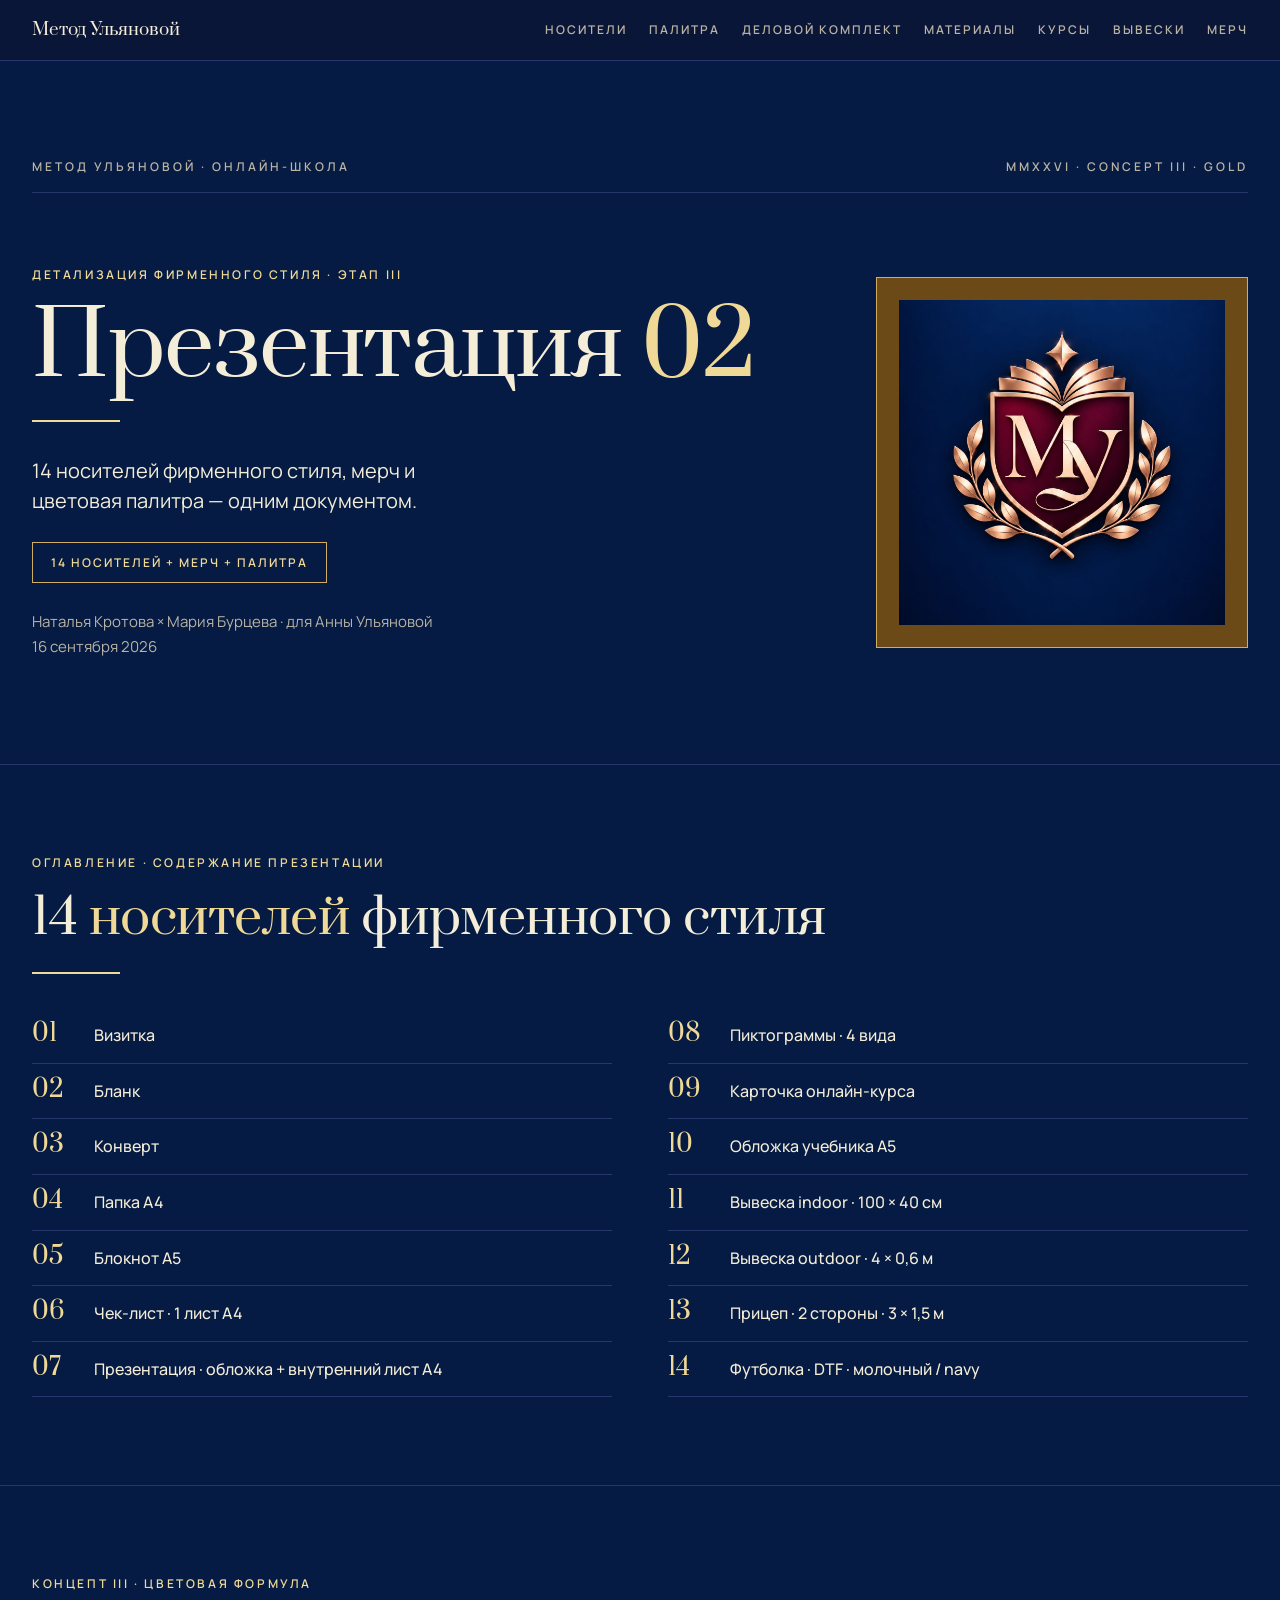
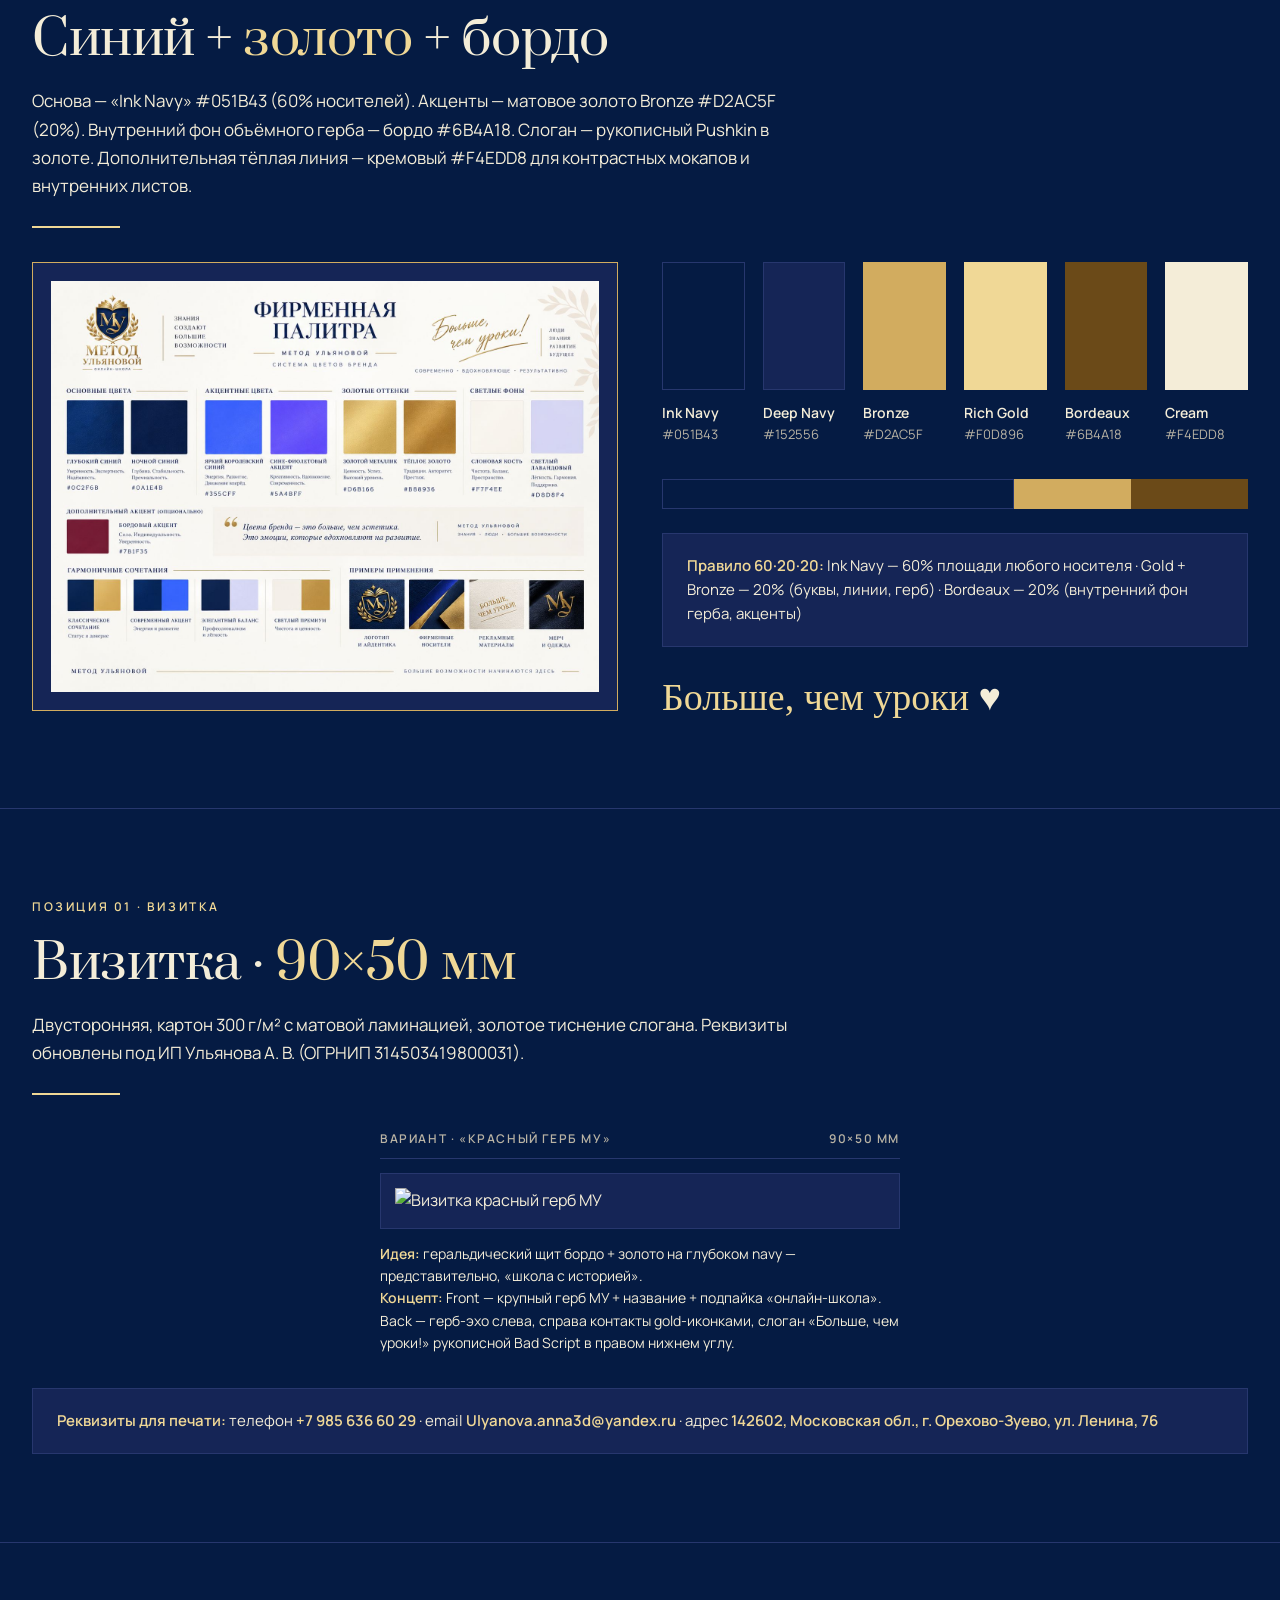
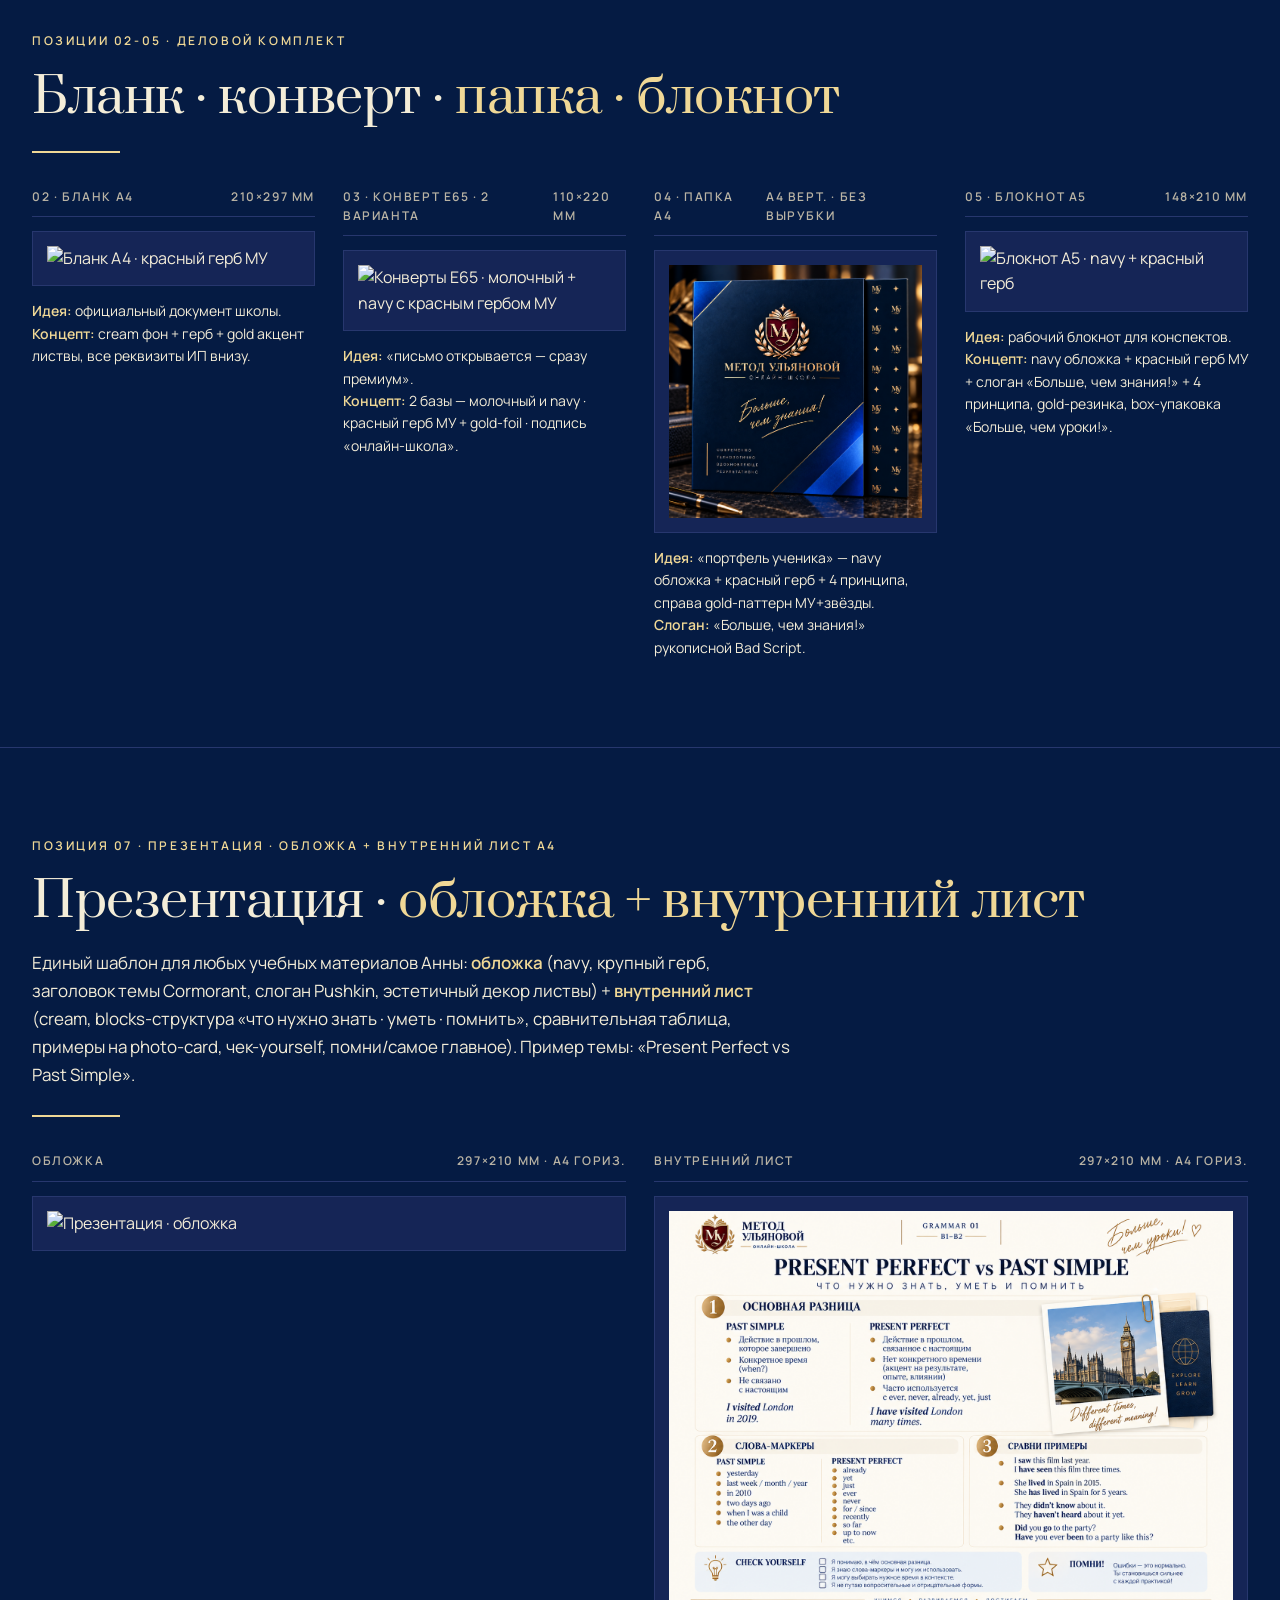
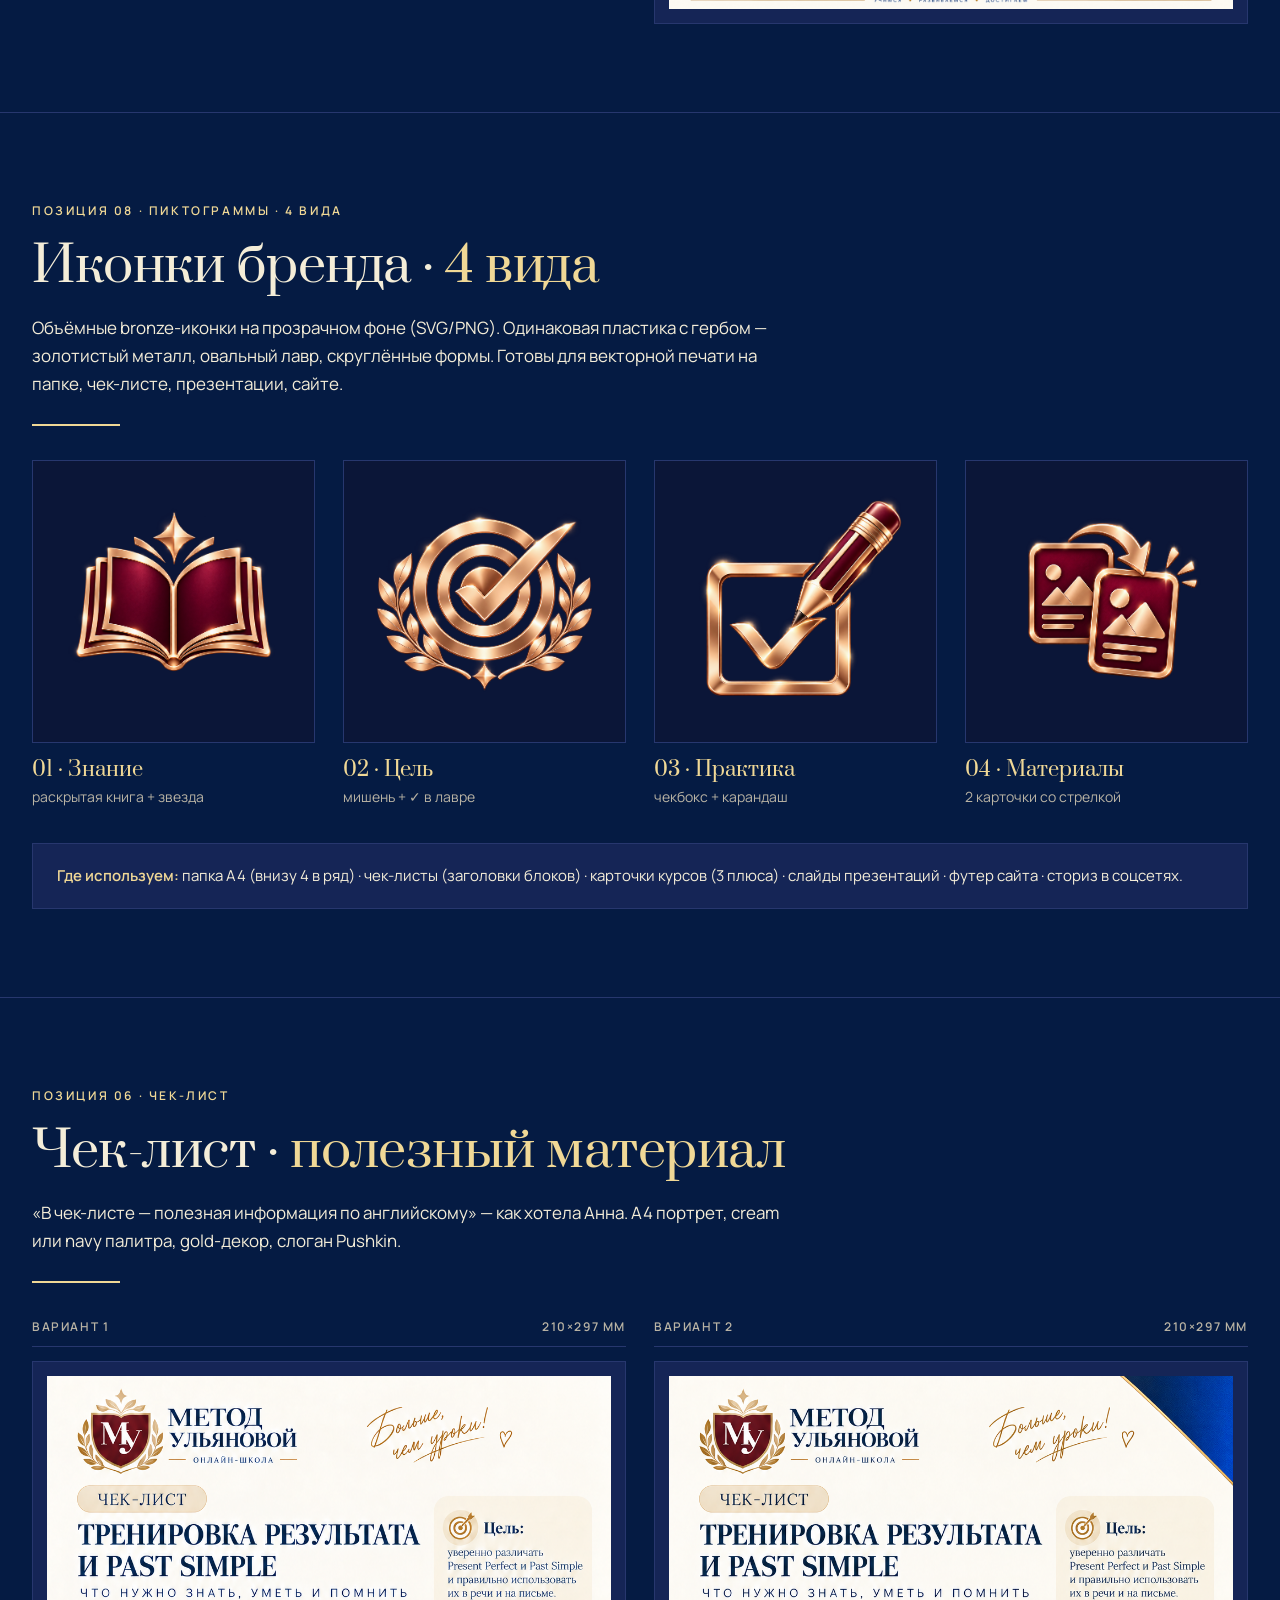
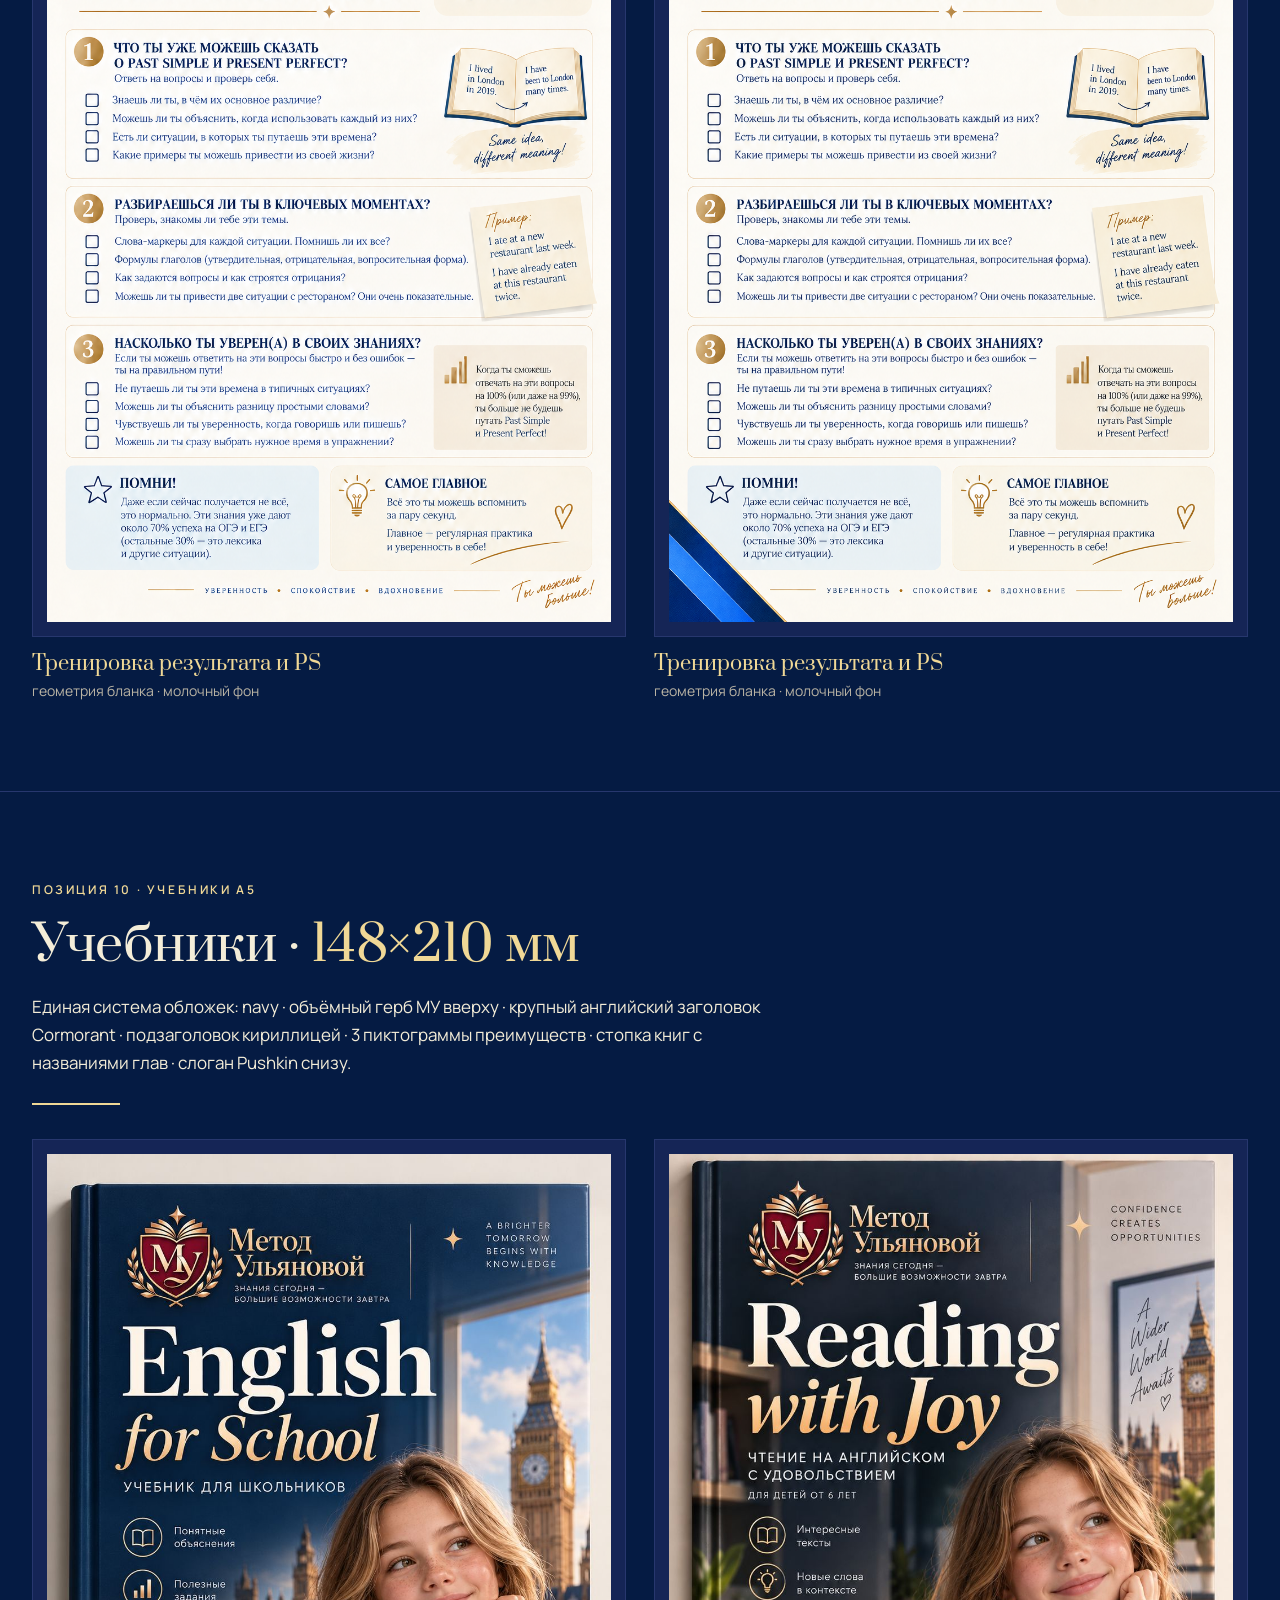
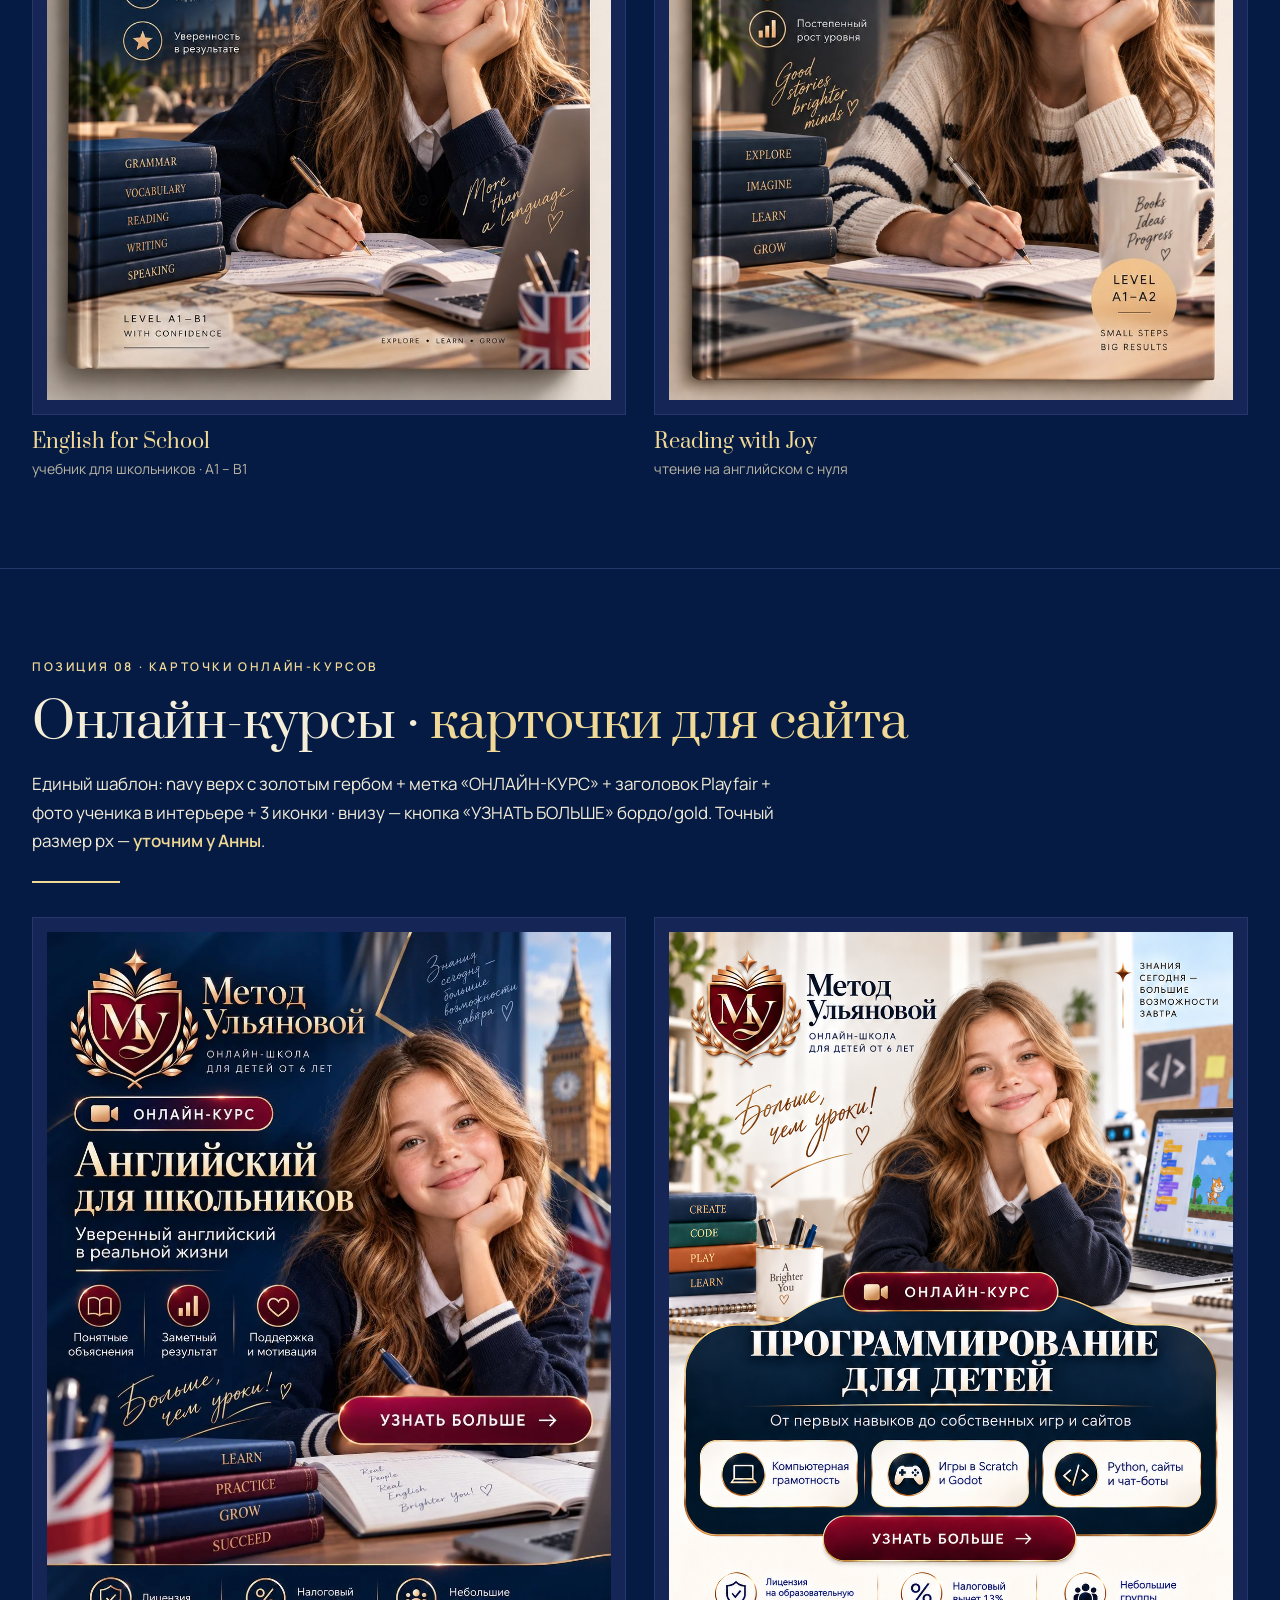
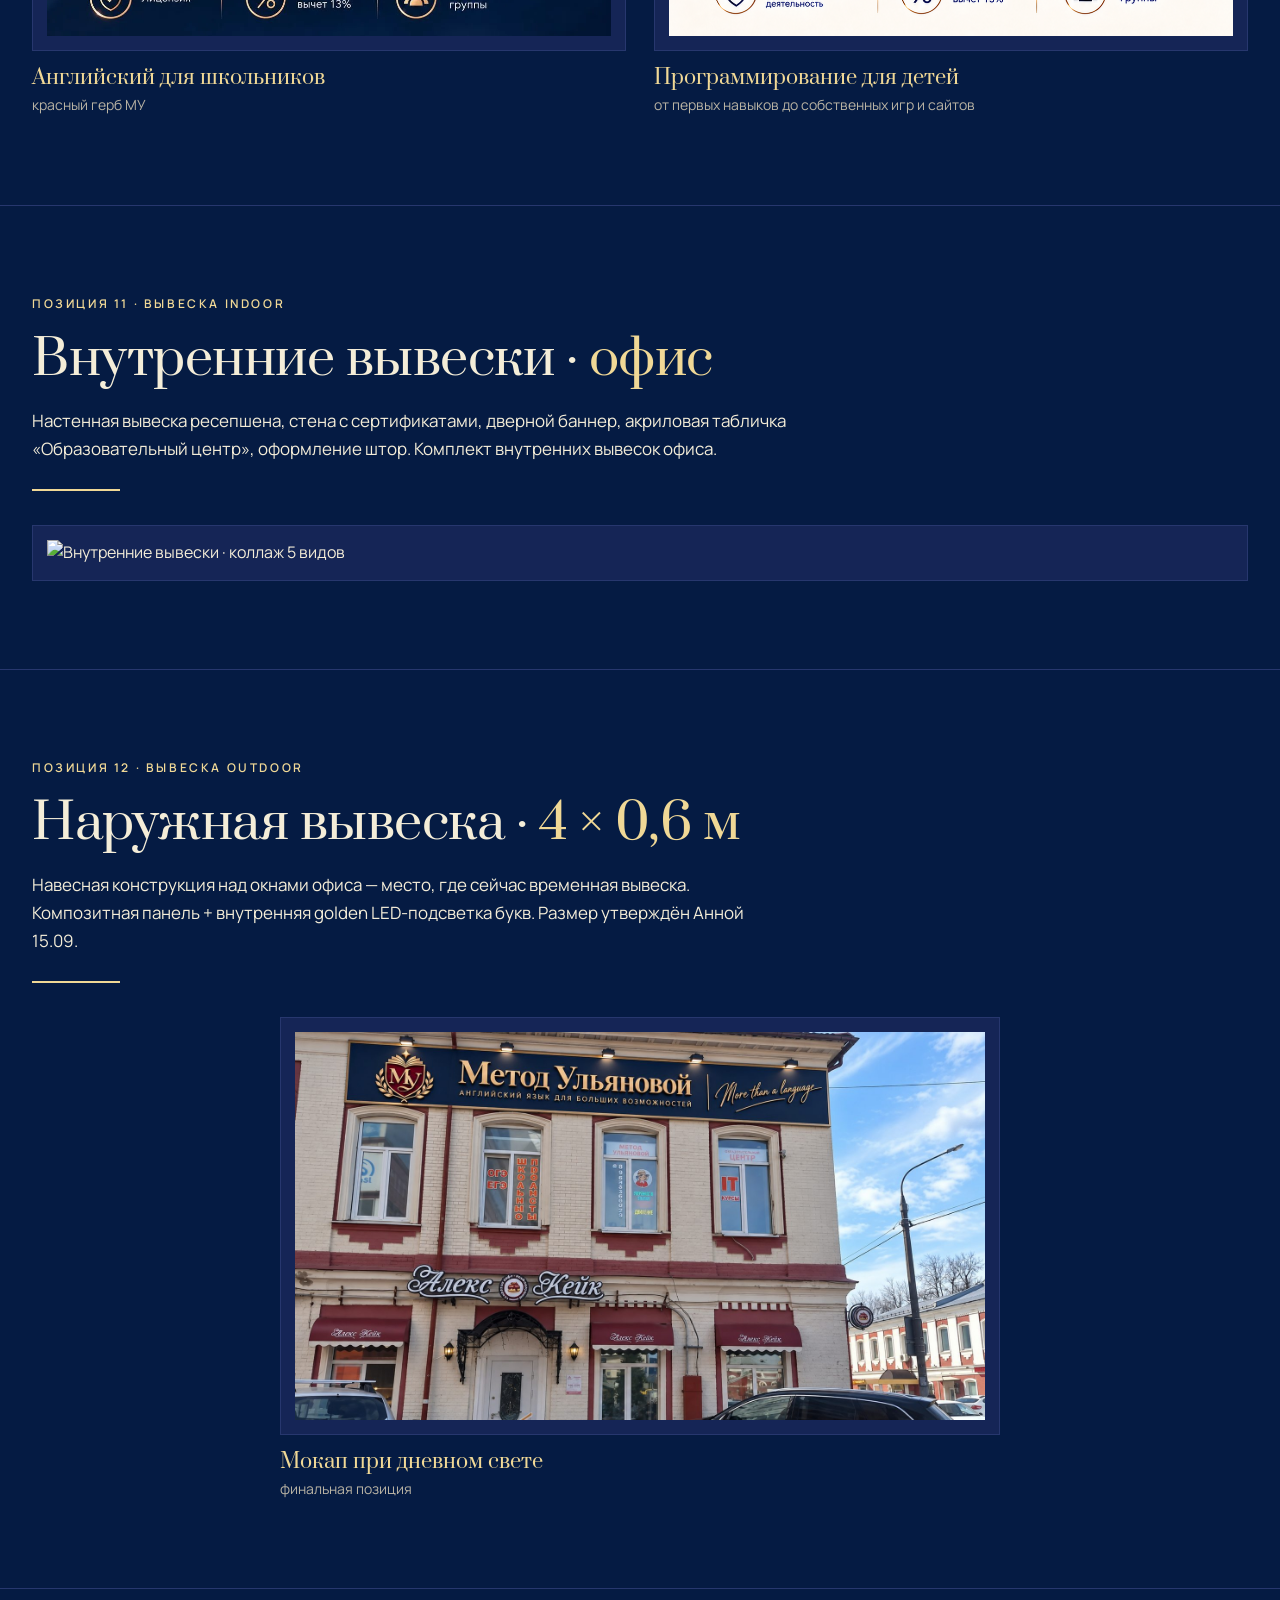
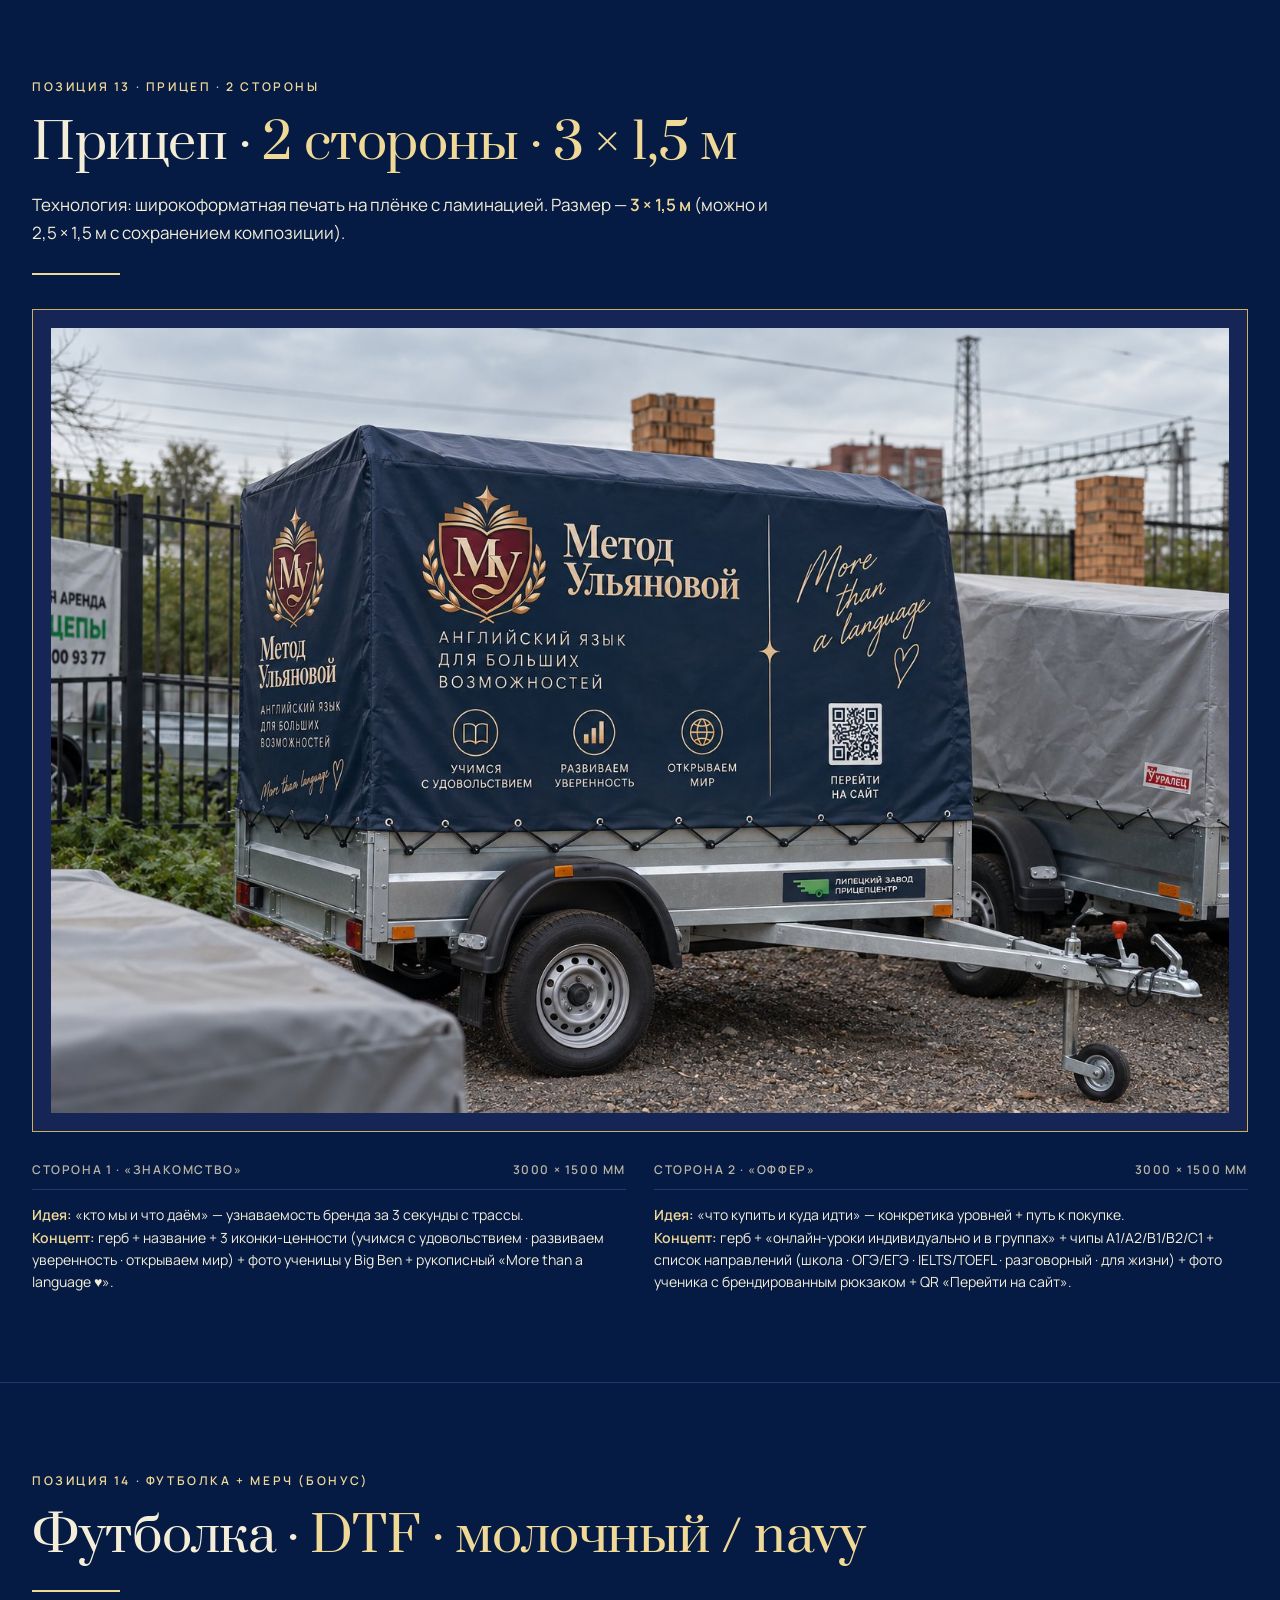
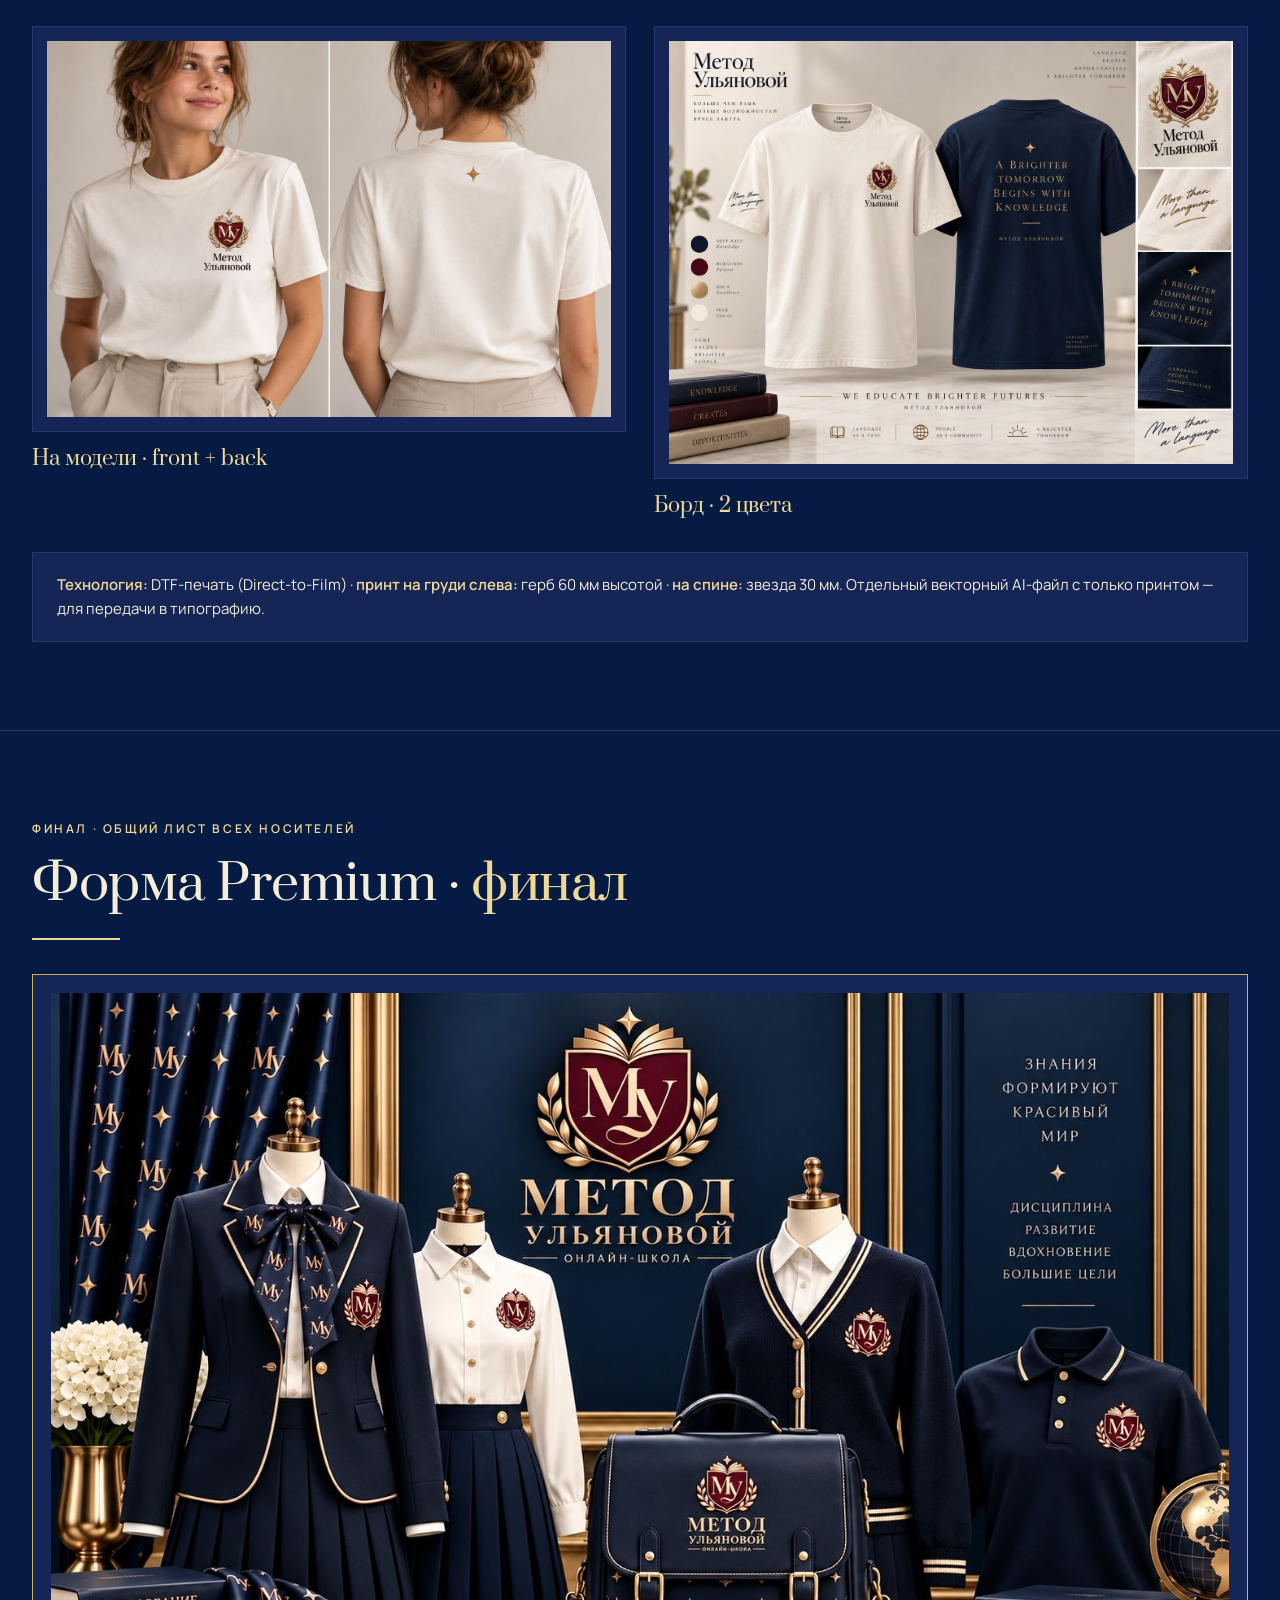
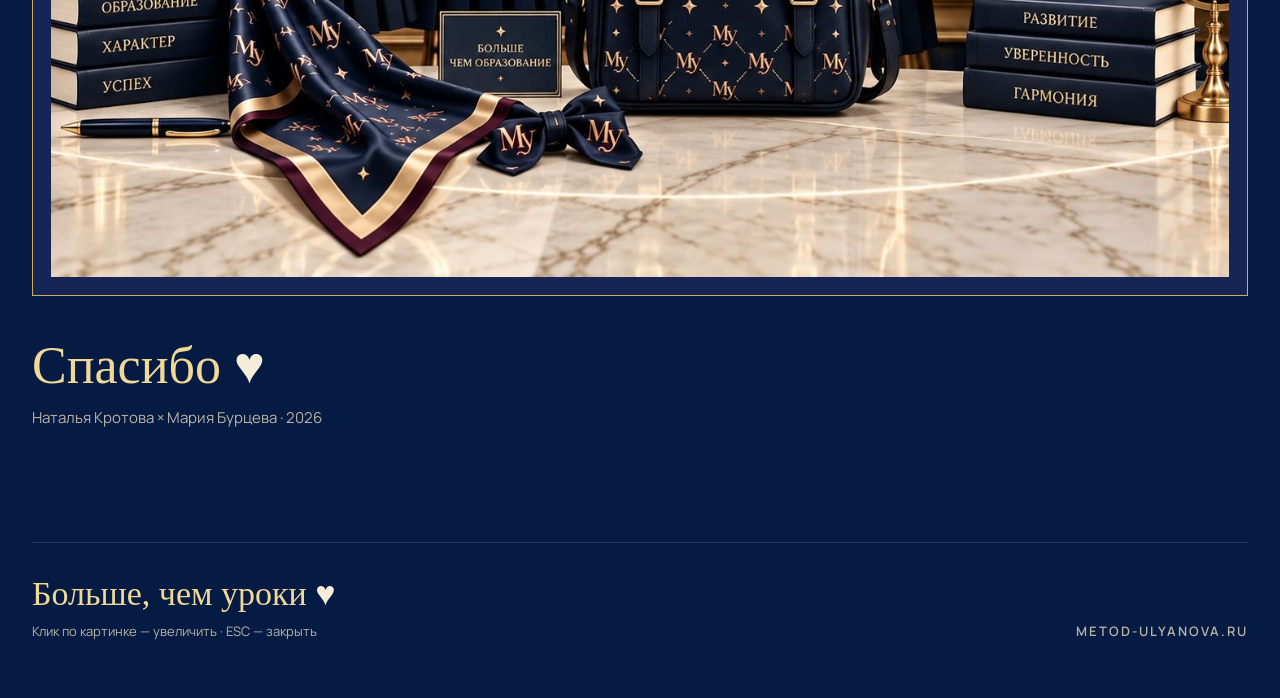
==== commit b3faedd8: "Combo: remove designer-only notes (Обновить перед печатью reworded, vector-file note dropped, TZ ref" ====
--- a/etap-2-unified.html
+++ b/etap-2-unified.html
@@ -246,7 +246,7 @@
 <!-- ===================== ОГЛАВЛЕНИЕ ===================== -->
 <section class="section" id="toc">
   <div class="wrap">
-    <div class="kicker">Оглавление · содержание презентации · список ТЗ · этап 3</div>
+    <div class="kicker">Оглавление · содержание презентации</div>
     <h2>14 <span class="g">носителей</span> фирменного стиля</h2>
     <div class="rule"></div>
 
@@ -348,7 +348,7 @@
     </div>
 
     <div class="strip">
-      <b>Обновить перед печатью:</b> телефон → <b>+7 985 636 60 29</b> · email → <b>Ulyanova.anna3d@yandex.ru</b> · добавить строку адреса: <b>142602, Московская обл., г. Орехово-Зуево, ул. Ленина, 76</b>
+      <b>Реквизиты для печати:</b> телефон <b>+7 985 636 60 29</b> · email <b>Ulyanova.anna3d@yandex.ru</b> · адрес <b>142602, Московская обл., г. Орехово-Зуево, ул. Ленина, 76</b>
     </div>
   </div>
 </section>
@@ -473,7 +473,7 @@
 <!-- ===================== 10 · УЧЕБНИКИ ===================== -->
 <section class="section" id="books">
   <div class="wrap">
-    <div class="kicker">Позиция 07 · Обложки учебников · 10 · Учебники A5</div>
+    <div class="kicker">Позиция 10 · Учебники A5</div>
     <h2>Учебники · <span class="g">148×210 мм</span></h2>
     <div class="lead">
       Единая система обложек: navy · объёмный герб МУ вверху · крупный английский заголовок Cormorant · подзаголовок кириллицей · 3 пиктограммы преимуществ · стопка книг с названиями глав · слоган Pushkin снизу.
@@ -560,7 +560,7 @@
     <div class="kicker">Позиция 13 · Прицеп · 2 стороны</div>
     <h2>Прицеп · <span class="g">2 стороны · 3 × 1,5 м</span></h2>
     <div class="lead">
-      Технология: широкоформатная печать на плёнке с ламинацией. Утверждённый Анной 15.09 размер — <b>3 × 1,5 м</b> (можно и 2,5 × 1,5 м с сохранением композиции).
+      Технология: широкоформатная печать на плёнке с ламинацией. Размер — <b>3 × 1,5 м</b> (можно и 2,5 × 1,5 м с сохранением композиции).
     </div>
     <div class="rule"></div>
 
@@ -603,9 +603,6 @@
       <b>Технология:</b> DTF-печать (Direct-to-Film) · <b>принт на груди слева:</b> герб 60 мм высотой · <b>на спине:</b> звезда 30 мм. Отдельный векторный AI-файл с только принтом — для передачи в типографию.
     </div>
 
-    <div class="strip" style="margin-top:16px;">
-      <b>Про футболку в вектор:</b> отдельным AI/PDF файлом даём только принт (герб + «Больше, чем уроки!») — базовые размеры принта <b>20 × 25 см</b> на груди, DTF.
-    </div>
   </div>
 </section>
 
